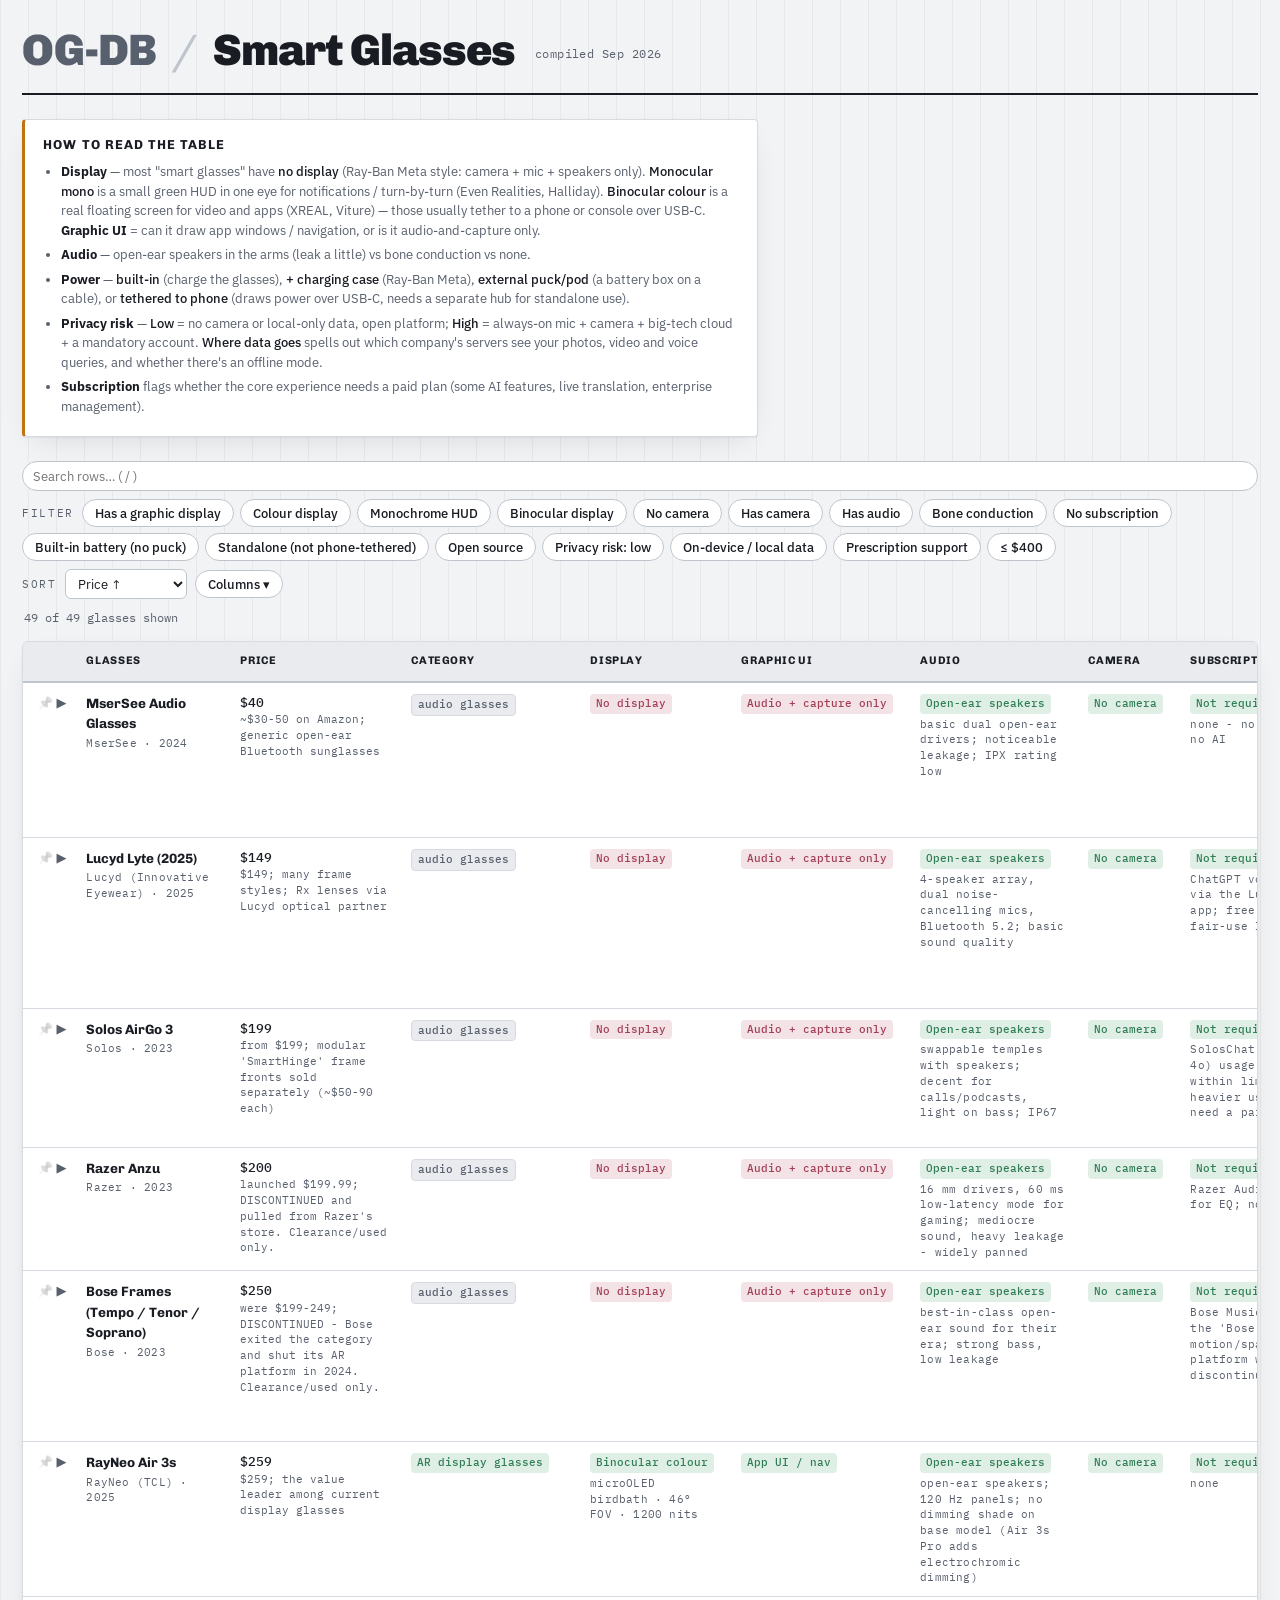
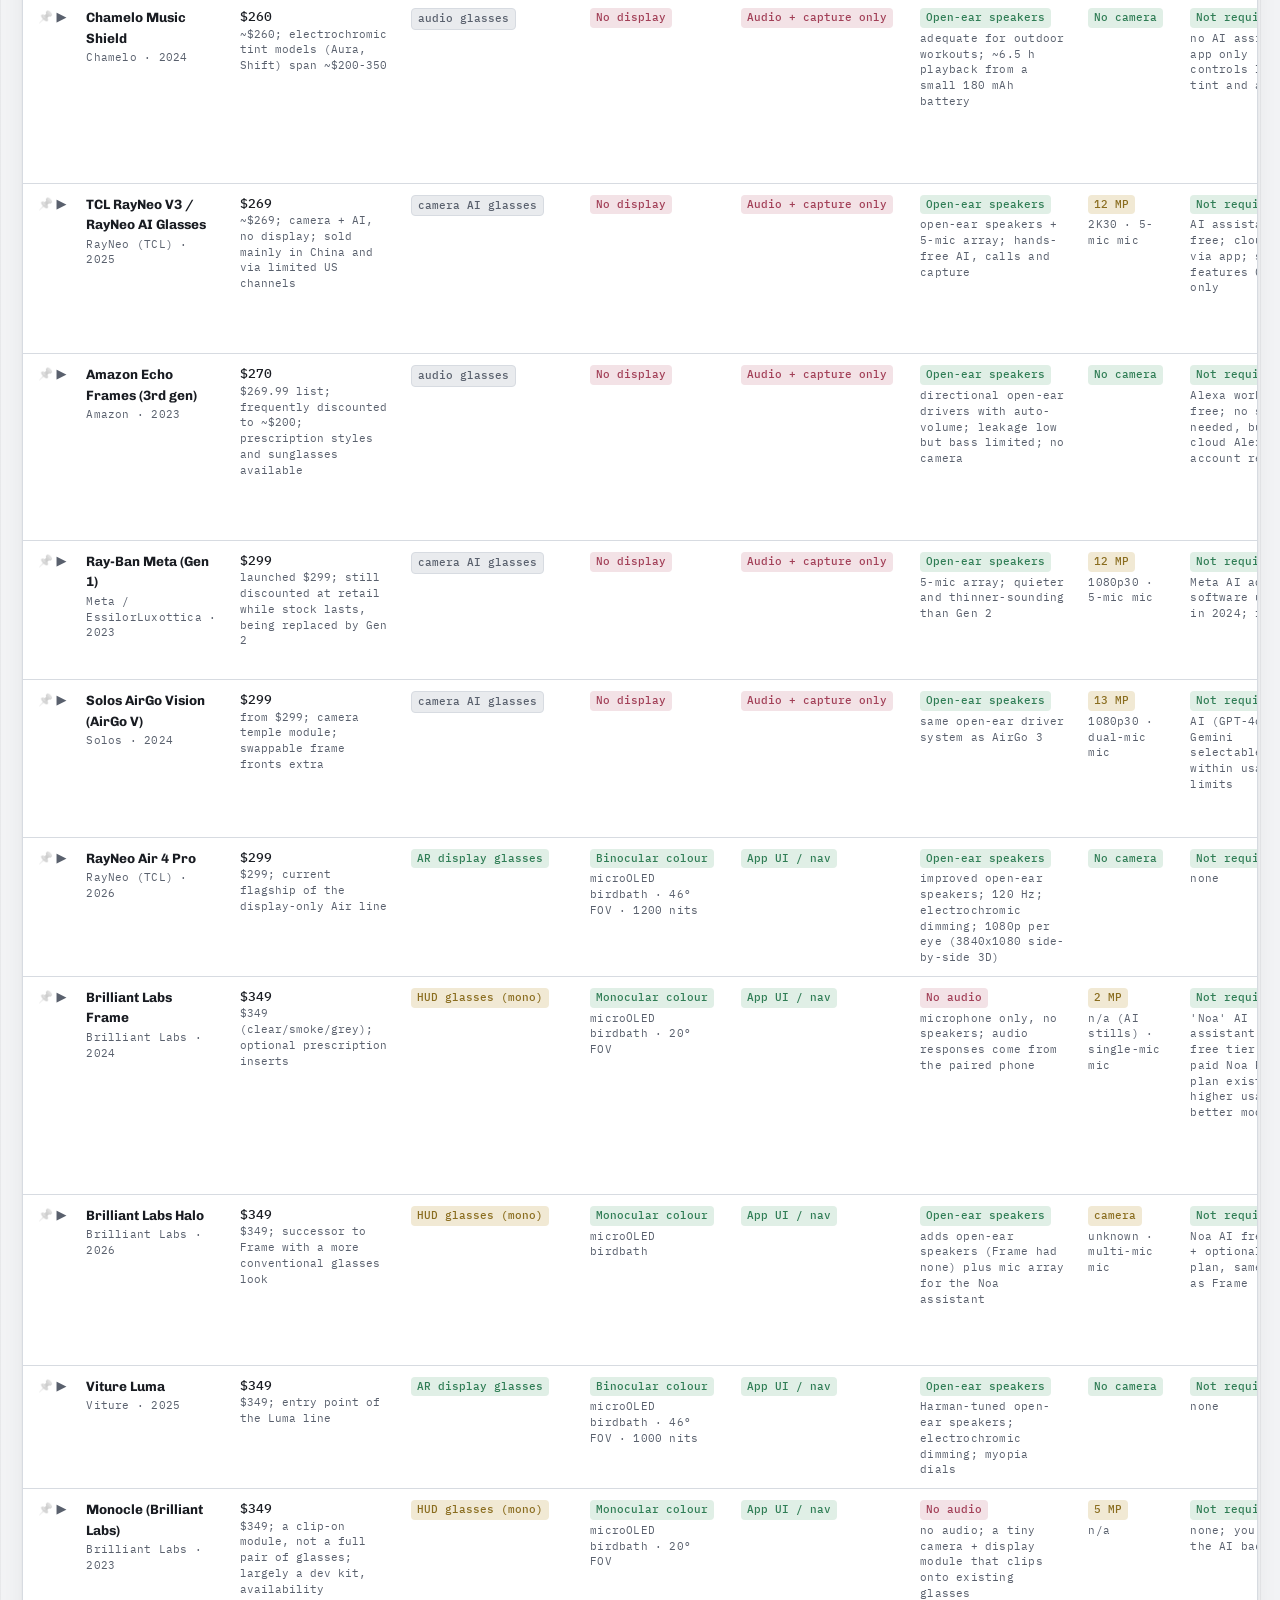
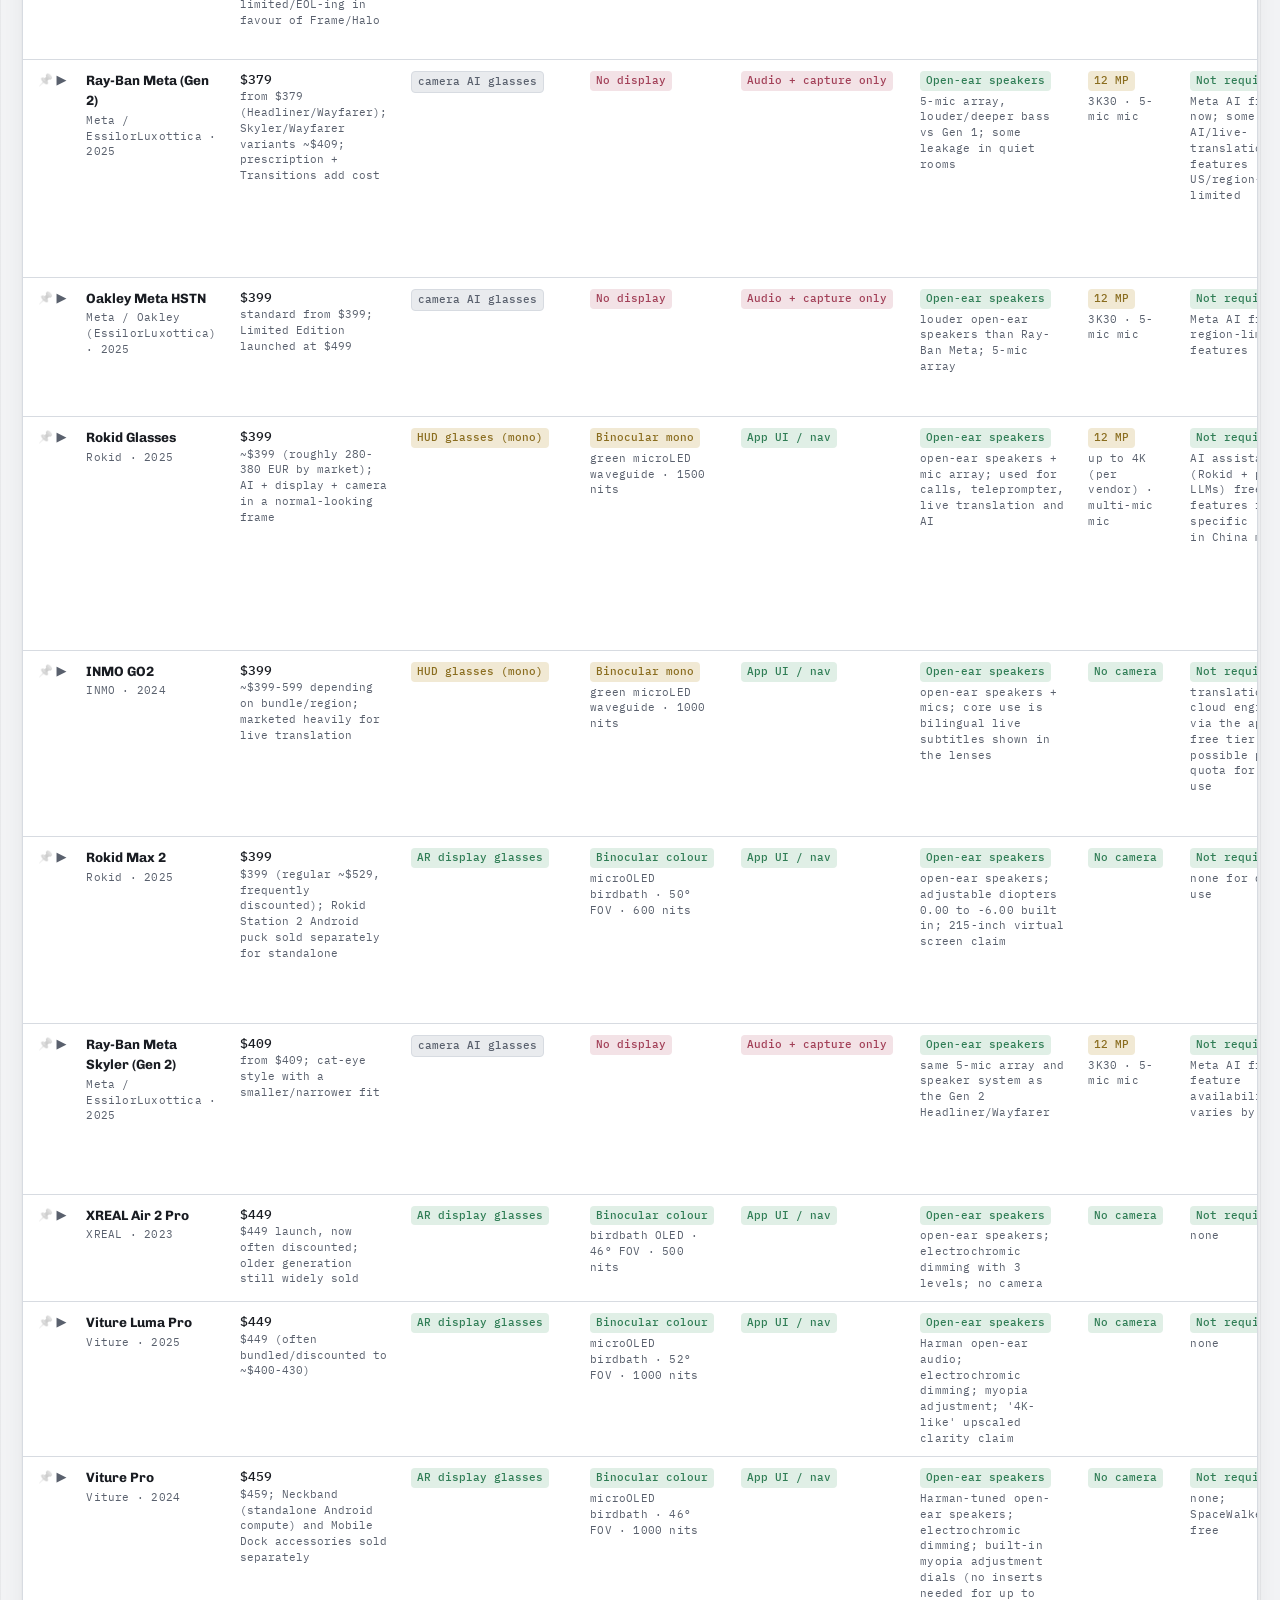
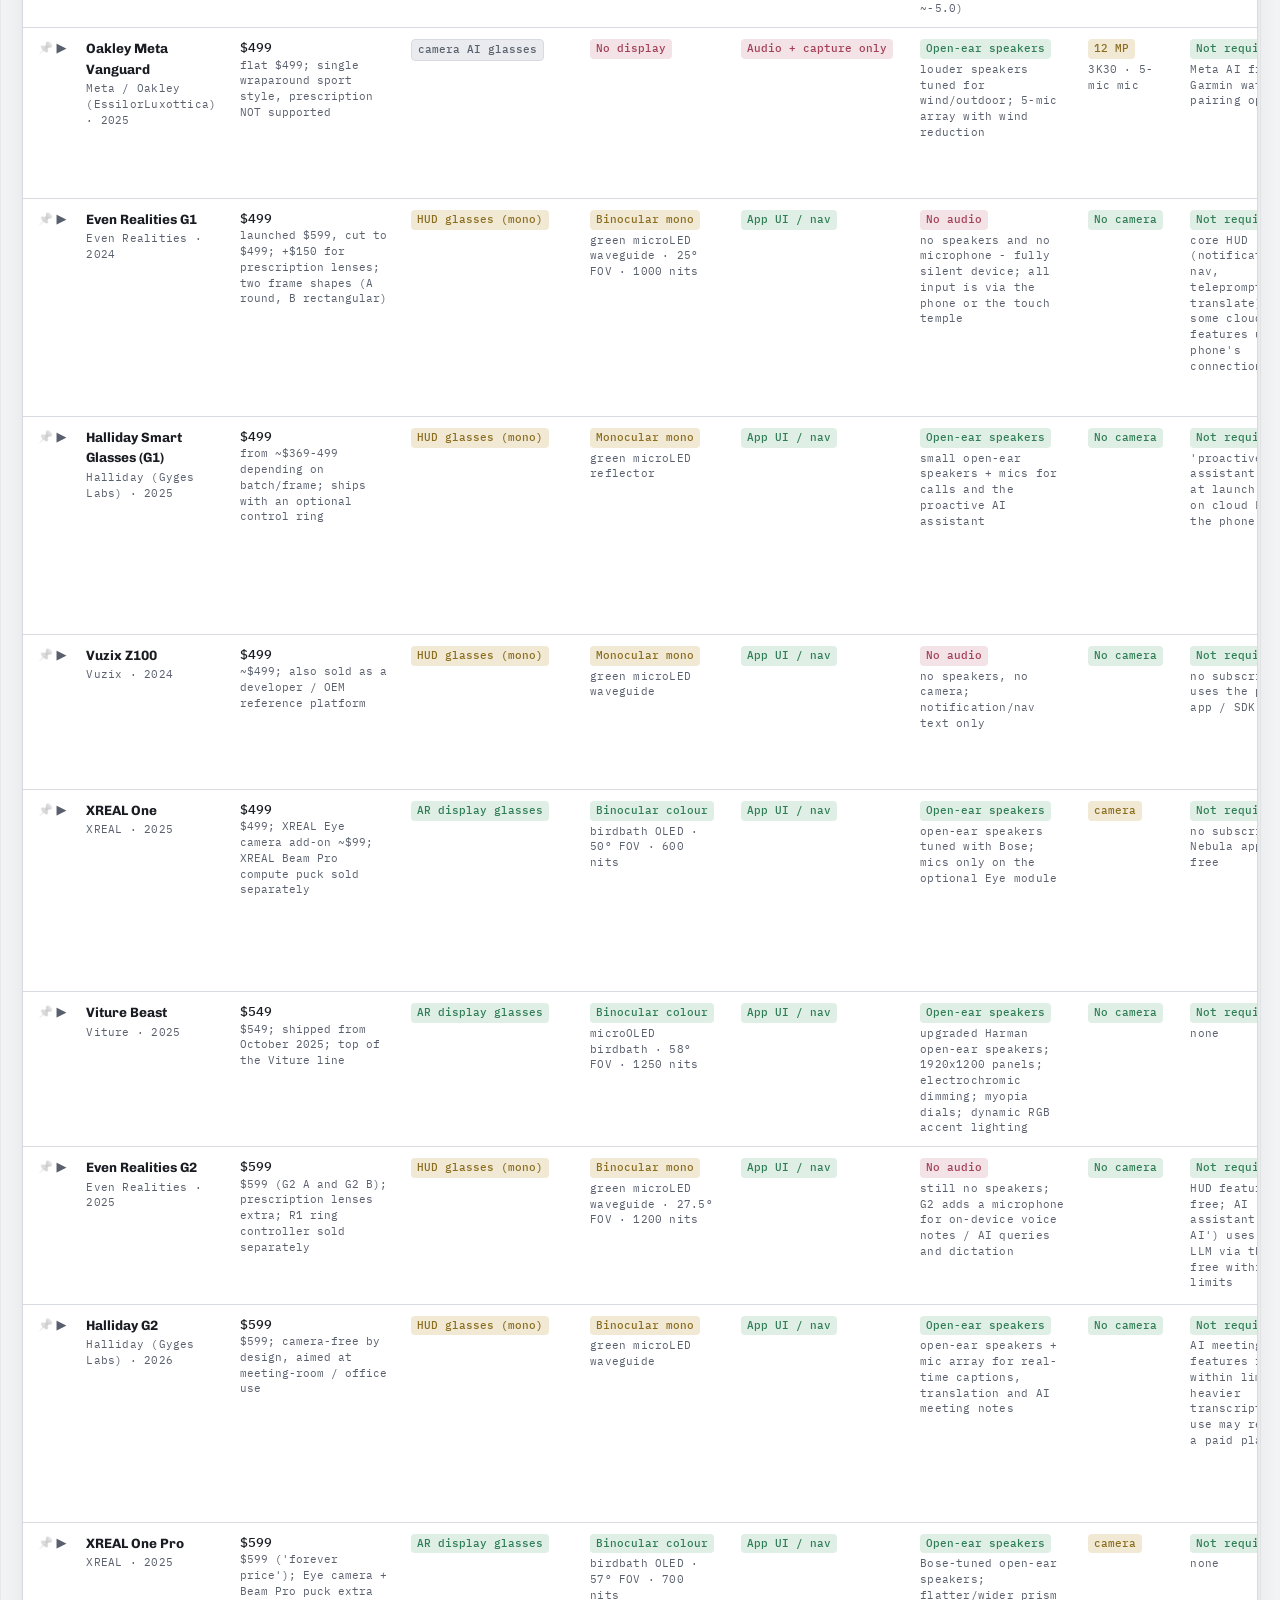
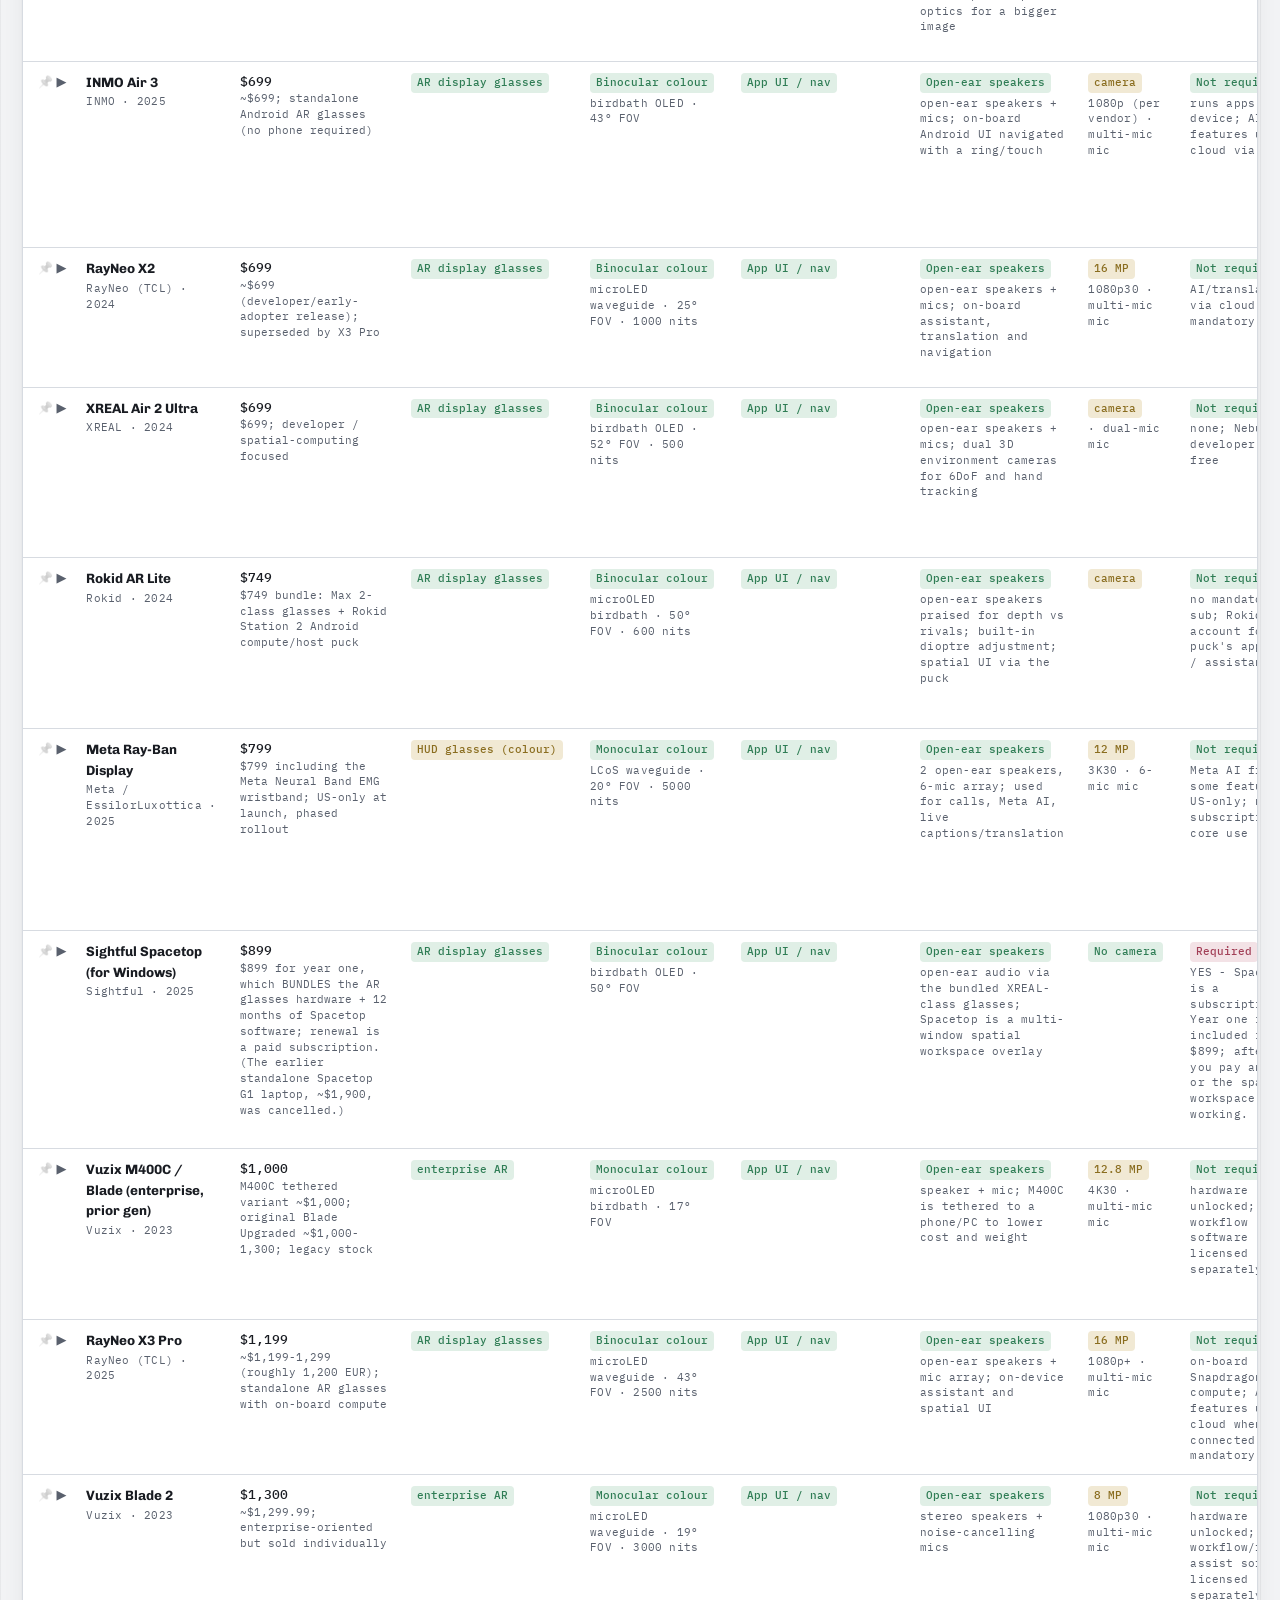
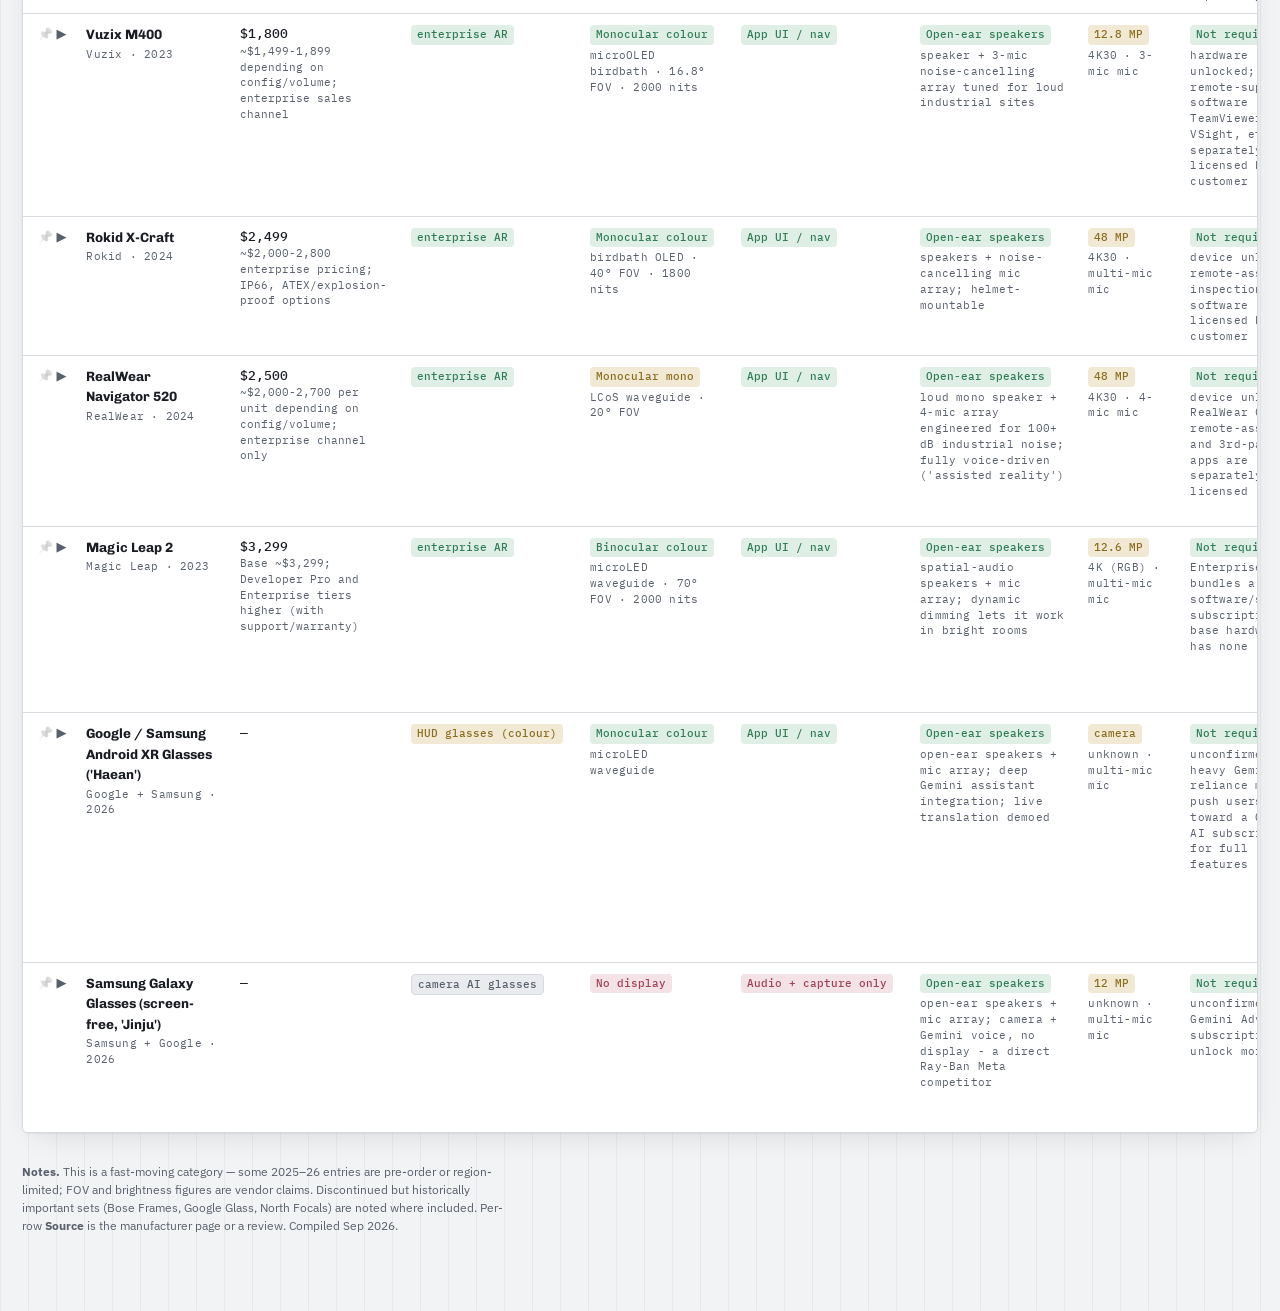
==== glasses/index.html @ f8ea1fa5 "Add Smart Glasses DB (49 entries) Camera AI glasses, audio glasses, mono + colour HUD, tethered AR d" ====
<!doctype html>
<html lang="en">
<head>
<meta charset="utf-8">
<meta name="viewport" content="width=device-width, initial-scale=1">
<title>Smart Glasses</title>
<meta name="description" content="Smart glasses compared on display (graphic UI, colour vs mono, one eye or both), audio type, camera and quality, subscription, battery (built-in vs puck), open source, and where captured data goes for privacy.">
<link rel="preconnect" href="https://fonts.googleapis.com">
<link rel="preconnect" href="https://fonts.gstatic.com" crossorigin>
<link rel="stylesheet" href="https://fonts.googleapis.com/css2?family=Chivo:wght@400;700;900&family=IBM+Plex+Sans:wght@400;500;600&family=IBM+Plex+Mono:wght@400;500;600&display=swap">
<style>
body{margin:0;font:14px/1.5 system-ui,-apple-system,Segoe UI,Roboto,sans-serif}img{max-width:100%}[hidden]{display:none!important}
:root{
  --bg:#f2f3f5;--surface:#fff;--surface-2:#e9ebee;--ink:#191c22;--ink-soft:#59606d;
  --line:#d7dbe1;--line-strong:#bfc5cd;--accent:#c0740f;--accent-ink:#8a5300;--accent-wash:#f6ecdd;
  --yes:#2f7d55;--yes-bg:#e0efe6;--no:#a23f57;--no-bg:#f3e2e6;--partial:#8a6d1f;--partial-bg:#f1e9d4;
  --shadow:0 1px 2px rgba(20,22,27,.05),0 10px 30px -14px rgba(20,22,27,.16);
  --grid:rgba(25,28,34,.05);
}
@media (prefers-color-scheme:dark){:root:not([data-theme="light"]){
  --bg:#0e1014;--surface:#171a20;--surface-2:#1f232b;--ink:#e9ebef;--ink-soft:#98a0ae;
  --line:#2a2f38;--line-strong:#3a414d;--accent:#e8a33d;--accent-ink:#f0b968;--accent-wash:#2c2113;
  --yes:#6fc394;--yes-bg:#183328;--no:#e08aa0;--no-bg:#3a2029;--partial:#d9b968;--partial-bg:#332c15;
  --shadow:0 1px 2px rgba(0,0,0,.4),0 16px 40px -18px rgba(0,0,0,.6);--grid:rgba(255,255,255,.045);
}}
:root[data-theme="dark"]{
  --bg:#0e1014;--surface:#171a20;--surface-2:#1f232b;--ink:#e9ebef;--ink-soft:#98a0ae;
  --line:#2a2f38;--line-strong:#3a414d;--accent:#e8a33d;--accent-ink:#f0b968;--accent-wash:#2c2113;
  --yes:#6fc394;--yes-bg:#183328;--no:#e08aa0;--no-bg:#3a2029;--partial:#d9b968;--partial-bg:#332c15;
  --shadow:0 1px 2px rgba(0,0,0,.4),0 16px 40px -18px rgba(0,0,0,.6);--grid:rgba(255,255,255,.045);
}
*{box-sizing:border-box}
body{
  margin:0;color:var(--ink);
  background:linear-gradient(90deg,var(--grid) 1px,transparent 1px) 0 0/28px 100%,var(--bg);
  font-family:"IBM Plex Sans",system-ui,-apple-system,Segoe UI,Roboto,sans-serif;line-height:1.5;
}
.wrap{max-width:min(2600px,99vw);margin:0 auto;padding:clamp(16px,2.5vw,28px) clamp(8px,1.5vw,16px) 64px}

header.masthead{border-bottom:2px solid var(--ink);padding-bottom:20px;margin-bottom:24px}
h1{font-family:"Chivo",sans-serif;font-weight:900;font-size:clamp(26px,4.6vw,44px);
  line-height:1.02;margin:0;letter-spacing:-.02em;text-wrap:balance}
h1 .crumb{color:var(--ink-soft);text-decoration:none}
h1 .crumb:hover,h1 .crumb:focus-visible{color:var(--accent)}
h1 .sep{color:var(--line-strong);margin:0 .35em;font-weight:400}
.compiled{font-family:"IBM Plex Mono",monospace;font-size:12px;letter-spacing:.04em;
  color:var(--ink-soft);font-weight:400;white-space:nowrap;margin-left:12px;vertical-align:middle}

.primer{background:var(--surface);border:1px solid var(--line);border-left:3px solid var(--accent);
  border-radius:4px;padding:15px 18px;margin:20px 0 24px;box-shadow:var(--shadow);max-width:92ch}
.primer h2{font-family:"Chivo",sans-serif;font-weight:700;font-size:13px;margin:0 0 8px;
  text-transform:uppercase;letter-spacing:.08em}
.primer ul{margin:0;padding-left:18px;font-size:13px;color:var(--ink-soft)}
.primer li{margin:5px 0}
.primer strong{color:var(--ink)}
.primer em{color:var(--ink);font-style:normal;font-weight:500}

.controls{display:flex;flex-wrap:wrap;gap:8px;align-items:center;margin-bottom:8px}
.controls .grp{display:flex;flex-wrap:wrap;gap:6px;align-items:center}
.glabel{font-family:"IBM Plex Mono",monospace;font-size:11px;letter-spacing:.14em;
  text-transform:uppercase;color:var(--ink-soft);margin-right:2px}
button.chip{font-family:"IBM Plex Sans",sans-serif;font-size:12.5px;font-weight:500;color:var(--ink);
  background:var(--surface);border:1px solid var(--line-strong);border-radius:999px;padding:5px 12px;cursor:pointer;transition:.12s}
button.chip:hover{border-color:var(--accent)}
button.chip[aria-pressed="true"]{background:var(--accent);border-color:var(--accent);color:#1a1d23}
button.chip:focus-visible,select:focus-visible,tr.row:focus-visible{outline:2px solid var(--accent);outline-offset:2px}
select{font-family:"IBM Plex Sans",sans-serif;font-size:12.5px;padding:5px 8px;background:var(--surface);
  color:var(--ink);border:1px solid var(--line-strong);border-radius:6px}
.count{font-family:"IBM Plex Mono",monospace;font-size:12px;color:var(--ink-soft);margin:10px 2px 14px}

.colwrap{position:relative}
.colpanel{position:absolute;top:calc(100% + 6px);right:0;z-index:20;background:var(--surface);
  border:1px solid var(--line-strong);border-radius:8px;box-shadow:var(--shadow);padding:12px 14px;
  width:260px;max-height:70vh;overflow:auto;display:flex;flex-direction:column;gap:7px}
.colpanel .colhead{margin:0 0 2px;font-family:"IBM Plex Mono",monospace;font-size:10.5px;
  letter-spacing:.14em;text-transform:uppercase;color:var(--ink-soft)}
.colpanel label{display:flex;align-items:center;gap:8px;font-size:12.5px;cursor:pointer}
.colpanel input{accent-color:var(--accent)}
.colactions{display:flex;gap:8px;margin-top:6px;border-top:1px solid var(--line);padding-top:9px}
.colactions button{font-family:"IBM Plex Sans",sans-serif;font-size:11.5px;font-weight:500;cursor:pointer;
  background:var(--surface-2);color:var(--ink);border:1px solid var(--line-strong);border-radius:6px;padding:4px 10px}
.colactions button:hover{border-color:var(--accent)}

.tablewrap{overflow-x:auto;border:1px solid var(--line);border-radius:6px;box-shadow:var(--shadow)}
table{border-collapse:collapse;width:100%;background:var(--surface)}
thead th{position:sticky;top:0;z-index:2;background:var(--surface-2);font-family:"Chivo",sans-serif;
  font-weight:700;font-size:11px;letter-spacing:.06em;text-transform:uppercase;text-align:left;
  padding:11px 12px;color:var(--ink);border-bottom:2px solid var(--line-strong);white-space:nowrap}
thead th.sortable{cursor:pointer;user-select:none}
thead th.sortable:hover{color:var(--accent)}
thead th.sortable:focus-visible{outline:2px solid var(--accent);outline-offset:-2px}
thead th[aria-sort="ascending"],thead th[aria-sort="descending"]{color:var(--accent);background:var(--accent-wash)}
thead th .arrow{color:var(--accent);font-size:10px}
tbody tr.row{border-top:1px solid var(--line);cursor:pointer}
tbody tr.row:hover{background:var(--surface-2)}
td{padding:10px 12px;font-size:13px;vertical-align:top}
.name{font-family:"Chivo",sans-serif;font-weight:700;font-size:13.5px}
.sub{display:block;font-family:"IBM Plex Mono",monospace;font-size:10.5px;color:var(--ink-soft);
  font-weight:400;margin-top:2px;letter-spacing:.02em}
.price{font-family:"IBM Plex Mono",monospace;font-variant-numeric:tabular-nums;font-weight:500;white-space:nowrap}
.price small{display:block;color:var(--ink-soft);font-weight:400;font-size:10.5px;white-space:normal;max-width:22ch}
.tag{display:inline-block;font-family:"IBM Plex Mono",monospace;font-size:10.5px;font-weight:500;
  padding:2px 6px;border-radius:4px;margin:1px 3px 1px 0;white-space:nowrap}
.t-yes{background:var(--yes-bg);color:var(--yes)}
.t-no{background:var(--no-bg);color:var(--no)}
.t-part{background:var(--partial-bg);color:var(--partial)}
.t-neutral{background:var(--surface-2);color:var(--ink-soft);border:1px solid var(--line)}
a.srclink{font-family:"IBM Plex Mono",monospace;font-size:11.5px;color:var(--accent);text-decoration:none;white-space:nowrap}
a.srclink:hover,a.srclink:focus-visible{text-decoration:underline}

.expand{background:var(--bg)}
.expand td{padding:0}
.expand .inner{padding:16px 18px 20px;display:grid;grid-template-columns:repeat(auto-fit,minmax(230px,1fr));gap:14px 26px}
.expand h4{font-family:"IBM Plex Mono",monospace;font-size:10.5px;letter-spacing:.14em;text-transform:uppercase;color:var(--accent);margin:0 0 4px}
.expand p{margin:0;font-size:12.5px;color:var(--ink-soft)}
.expand p strong{color:var(--ink);font-weight:600}
dl.kv{margin:0;display:grid;grid-template-columns:max-content 1fr;gap:6px 16px;font-size:12.5px;color:var(--ink-soft);max-width:120ch}
dl.kv dt{font-family:"IBM Plex Mono",monospace;font-size:10.5px;letter-spacing:.1em;text-transform:uppercase;color:var(--ink);padding-top:1px}
dl.kv dd{margin:0}
.chev{display:inline-block;width:14px;color:var(--ink-soft);transition:transform .15s}
tr.row[aria-expanded="true"] .chev{transform:rotate(90deg);color:var(--accent)}
td.lead{white-space:nowrap;padding-right:4px}
.pin{border:0;background:none;cursor:pointer;font-size:12px;line-height:1;padding:2px 3px;
  filter:grayscale(1) opacity(.28);transition:filter .12s}
tr.row:hover .pin,.pin:focus-visible{filter:grayscale(.3) opacity(.7)}
.pin.on{filter:none}
.pin:focus-visible{outline:2px solid var(--accent);outline-offset:1px}
tr.row.pinned{background:var(--accent-wash)}
tr.row.pinned td:first-child{box-shadow:inset 3px 0 0 var(--accent)}
tr.row.pinned:hover{background:var(--accent-wash)}
.pincount{color:var(--accent-ink);font-weight:600}
.clearpins{border:0;background:none;color:var(--accent);font:inherit;font-size:11px;cursor:pointer;text-decoration:underline;padding:0 2px}

footer{margin-top:30px;font-size:12px;color:var(--ink-soft);max-width:70ch}
footer a{color:var(--accent)}
@media (prefers-reduced-motion:reduce){*{transition:none!important}}

.searchwrap{flex:1 1 220px;min-width:180px}
.rowsearch{width:100%;font-family:"IBM Plex Sans",sans-serif;font-size:12.5px;padding:6px 10px;background:var(--surface);color:var(--ink);border:1px solid var(--line-strong);border-radius:999px;outline:0}
.rowsearch:focus{border-color:var(--accent);box-shadow:0 0 0 3px var(--accent-wash)}
.rowsearch::-webkit-search-cancel-button{-webkit-appearance:none}

</style>
</head>
<body>
<div class="wrap">
  <header class="masthead">
    <h1><a class="crumb" href="../">OG-DB</a><span class="sep">/</span>Smart Glasses <span class="compiled">compiled Sep 2026</span></h1>
  </header>
  <div class="primer"><h2>How to read the table</h2><ul><li><strong>Display</strong> &mdash; most "smart glasses" have <em>no display</em> (Ray-Ban Meta style: camera + mic + speakers only). <em>Monocular mono</em> is a small green HUD in one eye for notifications / turn-by-turn (Even Realities, Halliday). <em>Binocular colour</em> is a real floating screen for video and apps (XREAL, Viture) &mdash; those usually tether to a phone or console over USB-C. <strong>Graphic UI</strong> = can it draw app windows / navigation, or is it audio-and-capture only.</li><li><strong>Audio</strong> &mdash; open-ear speakers in the arms (leak a little) vs bone conduction vs none.</li><li><strong>Power</strong> &mdash; <em>built-in</em> (charge the glasses), <em>+ charging case</em> (Ray-Ban Meta), <em>external puck/pod</em> (a battery box on a cable), or <em>tethered to phone</em> (draws power over USB-C, needs a separate hub for standalone use).</li><li><strong>Privacy risk</strong> &mdash; <em>Low</em> = no camera or local-only data, open platform; <em>High</em> = always-on mic + camera + big-tech cloud + a mandatory account. <em>Where data goes</em> spells out which company's servers see your photos, video and voice queries, and whether there's an offline mode.</li><li><strong>Subscription</strong> flags whether the core experience needs a paid plan (some AI features, live translation, enterprise management).</li></ul></div>
  <div class="controls">
    <div class="grp searchwrap"><input id="rowq" class="rowsearch" type="search" placeholder="Search rows… ( / )" autocomplete="off" aria-label="Search rows"></div>
    <div class="grp"><span class="glabel">Filter</span><span id="filters" style="display:contents"></span></div>
    <div class="grp"><span class="glabel">Sort</span><select id="sort"></select></div>
    <div class="grp colwrap">
      <button class="chip" id="colbtn" aria-expanded="false" aria-controls="colpanel">Columns ▾</button>
      <div class="colpanel" id="colpanel" hidden>
        <p class="colhead">Show columns</p>
        <div class="colactions"><button type="button" data-all="1">All</button><button type="button" data-all="0">Minimal</button></div>
      </div>
    </div>
  </div>
  <div class="count" id="count"></div>
  <div class="tablewrap"><table id="tbl"><thead><tr></tr></thead><tbody id="tbody"></tbody></table></div>
  <footer><p><strong>Notes.</strong> This is a fast-moving category &mdash; some 2025&ndash;26 entries are pre-order or region-limited; FOV and brightness figures are vendor claims. Discontinued but historically important sets (Bose Frames, Google Glass, North Focals) are noted where included. Per-row <strong>Source</strong> is the manufacturer page or a review. Compiled Sep 2026.</p></footer>
</div>
<script>
const DATA=[{"name":"Ray-Ban Meta (Gen 2)","brand":"Meta / EssilorLuxottica","releaseYear":2025,"category":"camera AI glasses","priceUSD":379,"priceNote":"from $379 (Headliner/Wayfarer); Skyler/Wayfarer variants ~$409; prescription + Transitions add cost","display":"none","displayTech":"none","fovDeg":null,"brightnessNits":null,"graphicInterface":false,"audio":"open-ear speakers","audioNote":"5-mic array, louder/deeper bass vs Gen 1; some leakage in quiet rooms","camera":"12 MP ultrawide, 3K video @ 30fps, clips up to 3 min","cameraMP":12,"videoMax":"3K30","micArray":"5-mic","subscriptionRequired":false,"subscriptionNote":"Meta AI free for now; some AI/live-translation features US/region-limited","battery":"built-in ~8 h mixed use; charging case adds ~48 h","batteryType":"built-in + charging case","openSource":false,"platform":"Meta AI app (iOS / Android); Meta/Facebook or Instagram account required","dataStorage":"photos/video sync to Meta AI (Meta View) app and Meta cloud; voice queries and 'Look and ask' images processed on Meta servers; AI-training opt-out available since 2025 in some regions","privacyRisk":"high","privacyNote":"Meta account mandatory; capture LED is small and easily missed; voice + images leave the device to Meta unless AI features are disabled.","weightG":52,"prescriptionSupport":"yes (Rx -6.00 to +4.00 + Transitions via Luxottica)","standout":"The default pick: best build, biggest ecosystem, most polished capture; also the most locked to one company.","notes":"Gen 2 doubles battery, adds 3K/slow-mo video and 'conversation focus'. Still no display - that is the separate Meta Ray-Ban Display.","source":{"url":"https://www.meta.com/ai-glasses/","label":"Meta"}},{"name":"Ray-Ban Meta Skyler (Gen 2)","brand":"Meta / EssilorLuxottica","releaseYear":2025,"category":"camera AI glasses","priceUSD":409,"priceNote":"from $409; cat-eye style with a smaller/narrower fit","display":"none","displayTech":"none","fovDeg":null,"brightnessNits":null,"graphicInterface":false,"audio":"open-ear speakers","audioNote":"same 5-mic array and speaker system as the Gen 2 Headliner/Wayfarer","camera":"12 MP ultrawide, 3K video @ 30fps","cameraMP":12,"videoMax":"3K30","micArray":"5-mic","subscriptionRequired":false,"subscriptionNote":"Meta AI free; feature availability varies by region","battery":"built-in ~8 h mixed use; charging case adds ~48 h","batteryType":"built-in + charging case","openSource":false,"platform":"Meta AI app (iOS / Android); Meta account required","dataStorage":"identical to Ray-Ban Meta Gen 2 - capture syncs to Meta cloud, AI queries processed on Meta servers","privacyRisk":"high","privacyNote":"Same Meta account + cloud-AI model as the rest of the line; differs only in frame shape/size.","weightG":51,"prescriptionSupport":"yes (Rx + Transitions via Luxottica)","standout":"The Gen 2 for smaller faces / cat-eye styling; specs otherwise match the mainline Ray-Ban Meta.","notes":"Essentially a frame-style SKU of the Gen 2 platform rather than a distinct product.","source":{"url":"https://www.meta.com/ai-glasses/compare/","label":"Meta"}},{"name":"Ray-Ban Meta (Gen 1)","brand":"Meta / EssilorLuxottica","releaseYear":2023,"category":"camera AI glasses","priceUSD":299,"priceNote":"launched $299; still discounted at retail while stock lasts, being replaced by Gen 2","display":"none","displayTech":"none","fovDeg":null,"brightnessNits":null,"graphicInterface":false,"audio":"open-ear speakers","audioNote":"5-mic array; quieter and thinner-sounding than Gen 2","camera":"12 MP ultrawide, 1080p video @ 30fps, ~60 s clips (later extended to 3 min via update)","cameraMP":12,"videoMax":"1080p30","micArray":"5-mic","subscriptionRequired":false,"subscriptionNote":"Meta AI added by software update in 2024; free","battery":"built-in ~4 h mixed use; charging case adds ~32 h","batteryType":"built-in + charging case","openSource":false,"platform":"Meta AI app; Meta account required","dataStorage":"capture and AI queries go to Meta cloud, same model as Gen 2","privacyRisk":"high","privacyNote":"Same Meta account + cloud dependency; included for context as the outgoing model.","weightG":49,"prescriptionSupport":"yes (Rx + Transitions via Luxottica)","standout":"The product that made camera glasses mainstream; now superseded by Gen 2.","notes":"Context entry. Gen 2 is the current SKU at the same frame styles.","source":{"url":"https://www.meta.com/ai-glasses/","label":"Meta"}},{"name":"Oakley Meta HSTN","brand":"Meta / Oakley (EssilorLuxottica)","releaseYear":2025,"category":"camera AI glasses","priceUSD":399,"priceNote":"standard from $399; Limited Edition launched at $499","display":"none","displayTech":"none","fovDeg":null,"brightnessNits":null,"graphicInterface":false,"audio":"open-ear speakers","audioNote":"louder open-ear speakers than Ray-Ban Meta; 5-mic array","camera":"12 MP ultrawide, 3K video @ 30fps","cameraMP":12,"videoMax":"3K30","micArray":"5-mic","subscriptionRequired":false,"subscriptionNote":"Meta AI free; region-limited features","battery":"built-in ~8 h mixed use; charging case adds ~48 h","batteryType":"built-in + charging case","openSource":false,"platform":"Meta AI app (iOS / Android); Meta account required","dataStorage":"same Meta cloud pipeline as Ray-Ban Meta - capture syncs to Meta, AI queries processed on Meta servers","privacyRisk":"high","privacyNote":"Oakley styling on the identical Meta platform; same account lock-in and cloud AI.","weightG":52,"prescriptionSupport":"yes (Rx via Oakley/Luxottica)","standout":"Ray-Ban Meta internals in a sportier lifestyle frame with a bolder look.","notes":"Runs the same Meta AI stack; the Vanguard is the more sport-focused sibling.","source":{"url":"https://www.meta.com/oakley/","label":"Meta / Oakley"}},{"name":"Oakley Meta Vanguard","brand":"Meta / Oakley (EssilorLuxottica)","releaseYear":2025,"category":"camera AI glasses","priceUSD":499,"priceNote":"flat $499; single wraparound sport style, prescription NOT supported","display":"none","displayTech":"none","fovDeg":null,"brightnessNits":null,"graphicInterface":false,"audio":"open-ear speakers","audioNote":"louder speakers tuned for wind/outdoor; 5-mic array with wind reduction","camera":"12 MP centre-mounted ultrawide, 3K video @ 30fps; Garmin/Strava overlays via app","cameraMP":12,"videoMax":"3K30","micArray":"5-mic","subscriptionRequired":false,"subscriptionNote":"Meta AI free; Garmin watch pairing optional","battery":"built-in ~9 h mixed use; compact charging case adds ~36 h; IP67","batteryType":"built-in + charging case","openSource":false,"platform":"Meta AI app; Meta account required; optional Garmin Connect / Strava integration","dataStorage":"capture and AI to Meta cloud; workout metrics pulled from paired Garmin device into the Meta AI app","privacyRisk":"high","privacyNote":"Same Meta account + cloud model; centre camera makes recording direction less obvious to others.","weightG":66,"prescriptionSupport":"no (only non-Rx / reader inserts, wrap curvature too high)","standout":"The cycling/running Meta glasses - IP67, wind-tuned audio, fitness overlays, biggest battery of the line.","notes":"No prescription support is the main catch for many buyers.","source":{"url":"https://www.meta.com/oakley/","label":"Meta / Oakley"}},{"name":"Amazon Echo Frames (3rd gen)","brand":"Amazon","releaseYear":2023,"category":"audio glasses","priceUSD":270,"priceNote":"$269.99 list; frequently discounted to ~$200; prescription styles and sunglasses available","display":"none","displayTech":"none","fovDeg":null,"brightnessNits":null,"graphicInterface":false,"audio":"open-ear speakers","audioNote":"directional open-ear drivers with auto-volume; leakage low but bass limited; no camera","camera":"none","cameraMP":null,"videoMax":null,"micArray":"dual-mic (beamforming)","subscriptionRequired":false,"subscriptionNote":"Alexa works free; no sub needed, but cloud Alexa account required","battery":"built-in ~6 h audio / ~14 h light use; charging via included cable, no case","batteryType":"built-in","openSource":false,"platform":"Alexa app (iOS / Android); Amazon account required; also passes through phone assistant","dataStorage":"voice requests recorded and processed in Amazon's Alexa cloud; history stored in the Amazon account unless deleted / auto-delete enabled; no camera data","privacyRisk":"medium","privacyNote":"No camera lowers the risk; still an always-listening (wake-word) mic tied to Amazon's cloud and account.","weightG":33,"prescriptionSupport":"yes (order Rx lenses through Amazon partner)","standout":"Lightweight audio-only Alexa glasses - the pick if you explicitly do NOT want a camera.","notes":"Third gen is the current model; Amazon has not announced a successor as of 2026.","source":{"url":"https://www.amazon.com/dp/B0C1WhateverEchoFrames","label":"Amazon Echo Frames"}},{"name":"Solos AirGo 3","brand":"Solos","releaseYear":2023,"category":"audio glasses","priceUSD":199,"priceNote":"from $199; modular 'SmartHinge' frame fronts sold separately (~$50-90 each)","display":"none","displayTech":"none","fovDeg":null,"brightnessNits":null,"graphicInterface":false,"audio":"open-ear speakers","audioNote":"swappable temples with speakers; decent for calls/podcasts, light on bass; IP67","camera":"none","cameraMP":null,"videoMax":null,"micArray":"dual-mic","subscriptionRequired":false,"subscriptionNote":"SolosChat (GPT-4o) usage free within limits; heavier use may need a paid tier","battery":"built-in ~10 h; USB-C charge, no case","batteryType":"built-in","openSource":false,"platform":"Solos AirGo app (iOS / Android); routes AI queries to OpenAI","dataStorage":"voice queries transcribed and sent to OpenAI via Solos servers; no camera; conversation history in the Solos app","privacyRisk":"medium","privacyNote":"No camera; mic-only. AI queries leave the device to third-party (OpenAI) cloud.","weightG":36,"prescriptionSupport":"yes (Rx frame fronts)","standout":"Modular audio glasses with swappable styles and ChatGPT voice, cheap entry point.","notes":"AirGo Vision is the camera-equipped sibling.","source":{"url":"https://solosglasses.com/","label":"Solos"}},{"name":"Solos AirGo Vision (AirGo V)","brand":"Solos","releaseYear":2024,"category":"camera AI glasses","priceUSD":299,"priceNote":"from $299; camera temple module; swappable frame fronts extra","display":"none","displayTech":"none","fovDeg":null,"brightnessNits":null,"graphicInterface":false,"audio":"open-ear speakers","audioNote":"same open-ear driver system as AirGo 3","camera":"13 MP stills, 1080p video; used mainly for 'visual AI' / describe-what-I-see","cameraMP":13,"videoMax":"1080p30","micArray":"dual-mic","subscriptionRequired":false,"subscriptionNote":"AI (GPT-4o / Gemini selectable) free within usage limits","battery":"built-in ~10 h audio, much less with camera use; USB-C","batteryType":"built-in","openSource":false,"platform":"Solos AirGo app; images sent to OpenAI or Google for analysis","dataStorage":"captured images uploaded through Solos to OpenAI/Google for visual answers; not a general photo-capture device; history in the app","privacyRisk":"medium","privacyNote":"Camera present but framed as an AI sensor; capture still routes to big-tech cloud models.","weightG":41,"prescriptionSupport":"yes (Rx frame fronts)","standout":"Adds visual AI to the modular Solos platform at well under Meta pricing.","notes":"Camera quality is modest; this is not a lifestyle-photo device.","source":{"url":"https://solosglasses.com/","label":"Solos"}},{"name":"Lucyd Lyte (2025)","brand":"Lucyd (Innovative Eyewear)","releaseYear":2025,"category":"audio glasses","priceUSD":149,"priceNote":"$149; many frame styles; Rx lenses via Lucyd optical partner","display":"none","displayTech":"none","fovDeg":null,"brightnessNits":null,"graphicInterface":false,"audio":"open-ear speakers","audioNote":"4-speaker array, dual noise-cancelling mics, Bluetooth 5.2; basic sound quality","camera":"none","cameraMP":null,"videoMax":null,"micArray":"dual-mic","subscriptionRequired":false,"subscriptionNote":"ChatGPT voice via the Lucyd app; free within fair-use limits","battery":"built-in ~12 h; USB-C, no case","batteryType":"built-in","openSource":false,"platform":"Lucyd app (iOS / Android); AI routed to OpenAI","dataStorage":"voice queries to OpenAI via Lucyd; no camera; minimal on-device retention","privacyRisk":"medium","privacyNote":"Mic-only, no camera. AI queries go to third-party cloud; otherwise a plain Bluetooth audio frame.","weightG":30,"prescriptionSupport":"yes (blue-light, sun, or Rx lenses)","standout":"The cheapest way into 'AI glasses' - really just solid budget audio glasses with a ChatGPT button.","notes":"Publicly traded maker (LUCY); wide style range and prescription focus.","source":{"url":"https://lucyd.co/","label":"Lucyd"}},{"name":"Chamelo Music Shield","brand":"Chamelo","releaseYear":2024,"category":"audio glasses","priceUSD":260,"priceNote":"~$260; electrochromic tint models (Aura, Shift) span ~$200-350","display":"none","displayTech":"none","fovDeg":null,"brightnessNits":null,"graphicInterface":false,"audio":"open-ear speakers","audioNote":"adequate for outdoor workouts; ~6.5 h playback from a small 180 mAh battery","camera":"none","cameraMP":null,"videoMax":null,"micArray":"single/dual-mic","subscriptionRequired":false,"subscriptionNote":"no AI assistant; app only controls lens tint and audio","battery":"built-in ~6.5 h; USB-C","batteryType":"built-in","openSource":false,"platform":"Chamelo app (tint control) + phone Bluetooth audio","dataStorage":"no camera, no cloud AI; app handles tint presets and firmware only","privacyRisk":"low","privacyNote":"No camera, no always-on assistant, no cloud capture. Standout feature is electronically adjustable lens tint.","weightG":48,"prescriptionSupport":"limited (some models via partner)","standout":"Button/slider-adjustable electrochromic sunglass tint with open-ear audio; sport/outdoor niche.","notes":"The tint tech, not the audio or AI, is the reason to buy.","source":{"url":"https://chamelo.com/","label":"Chamelo"}},{"name":"MserSee Audio Glasses","brand":"MserSee","releaseYear":2024,"category":"audio glasses","priceUSD":40,"priceNote":"~$30-50 on Amazon; generic open-ear Bluetooth sunglasses","display":"none","displayTech":"none","fovDeg":null,"brightnessNits":null,"graphicInterface":false,"audio":"open-ear speakers","audioNote":"basic dual open-ear drivers; noticeable leakage; IPX rating low","camera":"none","cameraMP":null,"videoMax":null,"micArray":"single-mic","subscriptionRequired":false,"subscriptionNote":"none - no app, no AI","battery":"built-in ~7-8 h; USB-C","batteryType":"built-in","openSource":false,"platform":"none - pairs as a standard Bluetooth headset","dataStorage":"nothing captured; no app, no cloud","privacyRisk":"low","privacyNote":"A dumb Bluetooth speaker in a sunglass frame. No sensors beyond a call mic.","weightG":32,"prescriptionSupport":"no (lens swap only, DIY)","standout":"Floor-price open-ear audio sunglasses; included to show the low end of the category.","notes":"Representative of many near-identical white-label Amazon brands (also e.g. FEIYOLD, Kissproperty).","source":{"url":"https://www.amazon.com/s?k=mersee+audio+glasses","label":"Amazon (MserSee)"}},{"name":"Bose Frames (Tempo / Tenor / Soprano)","brand":"Bose","releaseYear":2023,"category":"audio glasses","priceUSD":250,"priceNote":"were $199-249; DISCONTINUED - Bose exited the category and shut its AR platform in 2024. Clearance/used only.","display":"none","displayTech":"none","fovDeg":null,"brightnessNits":null,"graphicInterface":false,"audio":"open-ear speakers","audioNote":"best-in-class open-ear sound for their era; strong bass, low leakage","camera":"none","cameraMP":null,"videoMax":null,"micArray":"single/dual-mic","subscriptionRequired":false,"subscriptionNote":"Bose Music app; the 'Bose AR' motion/spatial platform was discontinued","battery":"built-in ~5.5 h (Tempo) / ~3.5 h (Tenor/Soprano); pogo-pin charge cable","batteryType":"built-in","openSource":false,"platform":"Bose Music app (still functional for basic EQ); no ongoing development","dataStorage":"no camera; minimal data; AR platform that used head-motion data is shut down","privacyRisk":"low","privacyNote":"No camera and the cloud AR platform is gone; effectively just Bluetooth audio sunglasses now.","weightG":45,"prescriptionSupport":"yes (were available via partners; hard to get now)","standout":"Still the audio benchmark for open-ear glasses, but abandoned - buy only if you find a deal and just want sound.","notes":"Included as a discontinued reference point. No firmware/feature updates coming.","source":{"url":"https://www.bose.com/","label":"Bose"}},{"name":"Razer Anzu","brand":"Razer","releaseYear":2023,"category":"audio glasses","priceUSD":200,"priceNote":"launched $199.99; DISCONTINUED and pulled from Razer's store. Clearance/used only.","display":"none","displayTech":"none","fovDeg":null,"brightnessNits":null,"graphicInterface":false,"audio":"open-ear speakers","audioNote":"16 mm drivers, 60 ms low-latency mode for gaming; mediocre sound, heavy leakage - widely panned","camera":"none","cameraMP":null,"videoMax":null,"micArray":"single-mic","subscriptionRequired":false,"subscriptionNote":"Razer Audio app for EQ; no AI","battery":"built-in ~5 h; USB-C","batteryType":"built-in","openSource":false,"platform":"Razer Audio app; standard Bluetooth otherwise","dataStorage":"no camera, no cloud capture","privacyRisk":"low","privacyNote":"No sensors of concern; discontinued Bluetooth audio glasses.","weightG":48,"prescriptionSupport":"yes (blue-light + polarized swappable; Rx via third party)","standout":"Razer's one-and-done attempt at audio glasses; mainly of historical interest.","notes":"Discontinued reference entry.","source":{"url":"https://www.razer.com/","label":"Razer"}},{"name":"Meta Ray-Ban Display","brand":"Meta / EssilorLuxottica","releaseYear":2025,"category":"HUD glasses (colour)","priceUSD":799,"priceNote":"$799 including the Meta Neural Band EMG wristband; US-only at launch, phased rollout","display":"monocular colour","displayTech":"LCoS waveguide","fovDeg":20,"brightnessNits":5000,"graphicInterface":true,"audio":"open-ear speakers","audioNote":"2 open-ear speakers, 6-mic array; used for calls, Meta AI, live captions/translation","camera":"12 MP ultrawide, 3K video @ 30fps, 3x digital zoom","cameraMP":12,"videoMax":"3K30","micArray":"6-mic","subscriptionRequired":false,"subscriptionNote":"Meta AI free; some features US-only; no subscription for core use","battery":"built-in ~6 h mixed use; charging case adds ~24 h; Neural Band ~18 h separate","batteryType":"built-in + charging case","openSource":false,"platform":"Meta AI app; Meta account required; controlled by the Meta Neural Band (surface EMG wristband), not touch or voice alone","dataStorage":"capture + AI queries to Meta cloud like the rest of the Ray-Ban Meta line; EMG wristband gesture data processed on-device/in-app","privacyRisk":"high","privacyNote":"Everything the camera-only Meta glasses do, plus a screen. Meta account mandatory; capture and AI go to Meta's cloud.","weightG":69,"prescriptionSupport":"yes, limited (Rx -4.00 to +4.00 total power)","standout":"The first mainstream consumer HUD glasses with a colour display, sold with a neural wristband controller.","notes":"600x600 px, 42 PPD, 90 Hz panel / 30 Hz content. 20 deg FOV is small - notifications/nav/viewfinder, not immersive AR. Separate product from the display-less Ray-Ban Meta.","source":{"url":"https://about.fb.com/news/2025/09/meta-ray-ban-display-ai-glasses-emg-wristband/","label":"Meta Newsroom"}},{"name":"Even Realities G1","brand":"Even Realities","releaseYear":2024,"category":"HUD glasses (mono)","priceUSD":499,"priceNote":"launched $599, cut to $499; +$150 for prescription lenses; two frame shapes (A round, B rectangular)","display":"binocular monochrome","displayTech":"green microLED waveguide","fovDeg":25,"brightnessNits":1000,"graphicInterface":true,"audio":"none","audioNote":"no speakers and no microphone - fully silent device; all input is via the phone or the touch temple","camera":"none","cameraMP":null,"videoMax":null,"micArray":null,"subscriptionRequired":false,"subscriptionNote":"core HUD (notifications, nav, teleprompter, translate) free; some cloud features use the phone's connection","battery":"built-in ~1.5 days typical; charging case adds several full charges","batteryType":"built-in + charging case","openSource":false,"platform":"Even Realities app (iOS / Android); pairs to phone, uses phone for connectivity and translation/transcription","dataStorage":"text for translation/transcription is processed via cloud services through the app; no camera, no audio capture on the glasses themselves","privacyRisk":"low","privacyNote":"No camera, no mic, no speaker on the device - among the most privacy-respecting smart glasses. Cloud use is limited to text features you trigger.","weightG":44,"prescriptionSupport":"yes (+$150, custom-ground into the waveguide lens)","standout":"Looks like normal glasses; discreet green HUD for notifications, navigation, teleprompter and live translation with zero camera/mic.","notes":"640x200 per eye. Superseded by the G2 but still sold at a lower price.","source":{"url":"https://www.evenrealities.com/g1","label":"Even Realities"}},{"name":"Even Realities G2","brand":"Even Realities","releaseYear":2025,"category":"HUD glasses (mono)","priceUSD":599,"priceNote":"$599 (G2 A and G2 B); prescription lenses extra; R1 ring controller sold separately","display":"binocular monochrome","displayTech":"green microLED waveguide","fovDeg":27.5,"brightnessNits":1200,"graphicInterface":true,"audio":"none","audioNote":"still no speakers; G2 adds a microphone for on-device voice notes / AI queries and dictation","camera":"none","cameraMP":null,"videoMax":null,"micArray":"mic added (voice capture for notes/AI)","subscriptionRequired":false,"subscriptionNote":"HUD features free; AI assistant ('Even AI') uses cloud LLM via the app, free within limits","battery":"built-in ~all-day; case ~48 h total; IP65","batteryType":"built-in + charging case","openSource":false,"platform":"Even Realities app (iOS / Android); optional R1 ring for gesture control","dataStorage":"voice for AI/dictation is sent to cloud LLM/transcription via the app; no camera; user can avoid AI features and keep it mic-silent in practice","privacyRisk":"low","privacyNote":"Still no camera. New mic is opt-in for AI/notes; without it the glasses stay a silent HUD.","weightG":36,"prescriptionSupport":"yes (custom lens, extra cost)","standout":"The refined G1: brighter, lighter, IP65, 75% bigger display area, adds a mic for AI without adding a camera.","notes":"640x350 per eye. The privacy-first display-glasses benchmark.","source":{"url":"https://www.evenrealities.com/g2","label":"Even Realities"}},{"name":"Halliday Smart Glasses (G1)","brand":"Halliday (Gyges Labs)","releaseYear":2025,"category":"HUD glasses (mono)","priceUSD":499,"priceNote":"from ~$369-499 depending on batch/frame; ships with an optional control ring","display":"monocular monochrome","displayTech":"green microLED reflector","fovDeg":null,"brightnessNits":null,"graphicInterface":true,"audio":"open-ear speakers","audioNote":"small open-ear speakers + mics for calls and the proactive AI assistant","camera":"none","cameraMP":null,"videoMax":null,"micArray":"dual-mic","subscriptionRequired":false,"subscriptionNote":"'proactive AI' assistant free at launch; runs on cloud LLM via the phone app","battery":"built-in ~8-12 h; charging case","batteryType":"built-in + charging case","openSource":false,"platform":"Halliday app (iOS / Android); AI via cloud LLM; ring or touch control","dataStorage":"voice queries and conversation context sent to cloud AI via the app; no camera; transcripts/history in the app account","privacyRisk":"medium","privacyNote":"No camera, but always-available mic feeding a cloud AI assistant, plus an account. Lower risk than camera glasses, higher than Even Realities.","weightG":35,"prescriptionSupport":"yes (Rx lens option)","standout":"Tiny near-eye module mounted at the top of the lens rather than a full waveguide; 'proactive' AI that volunteers info.","notes":"Display is a very small monocular projector viewed by glancing up; not a full-field HUD.","source":{"url":"https://www.halliday.xyz/","label":"Halliday"}},{"name":"Halliday G2","brand":"Halliday (Gyges Labs)","releaseYear":2026,"category":"HUD glasses (mono)","priceUSD":599,"priceNote":"$599; camera-free by design, aimed at meeting-room / office use","display":"binocular monochrome","displayTech":"green microLED waveguide","fovDeg":null,"brightnessNits":null,"graphicInterface":true,"audio":"open-ear speakers","audioNote":"open-ear speakers + mic array for real-time captions, translation and AI meeting notes","camera":"none","cameraMP":null,"videoMax":null,"micArray":"multi-mic","subscriptionRequired":false,"subscriptionNote":"AI meeting features free within limits; heavier transcription use may require a paid plan","battery":"built-in ~12 h; charging case","batteryType":"built-in + charging case","openSource":false,"platform":"Halliday app; cloud LLM + transcription","dataStorage":"meeting audio transcribed and summarised via cloud services through the app; explicitly no camera; transcripts stored in the account","privacyRisk":"medium","privacyNote":"Deliberately camera-free, but it records and uploads meeting audio to the cloud for transcription - a real consideration in meetings.","weightG":40,"prescriptionSupport":"yes","standout":"Moves to a real dual microLED waveguide; positioned as discreet office eyewear with live captions and AI notes, no camera.","notes":"Newer/less independently reviewed; specs partly from vendor.","source":{"url":"https://www.halliday.xyz/","label":"Halliday"}},{"name":"Brilliant Labs Frame","brand":"Brilliant Labs","releaseYear":2024,"category":"HUD glasses (mono)","priceUSD":349,"priceNote":"$349 (clear/smoke/grey); optional prescription inserts","display":"monocular colour","displayTech":"microOLED birdbath","fovDeg":20,"brightnessNits":null,"graphicInterface":true,"audio":"none","audioNote":"microphone only, no speakers; audio responses come from the paired phone","camera":"low-res camera (~1-2 MP class) for AI vision, not photography","cameraMP":2,"videoMax":"n/a (AI stills)","micArray":"single-mic","subscriptionRequired":false,"subscriptionNote":"'Noa' AI assistant has a free tier; a paid Noa Pro plan exists for higher usage / better models","battery":"built-in ~ hours; 'Mister Power' clip-on charger adds charges","batteryType":"external puck/pod","openSource":true,"platform":"Open-source: firmware, hardware and the Noa app are on GitHub (github.com/brilliantlabsAR); MicroPython/Lua scriptable over BLE; works with custom backends","dataStorage":"by default AI queries + camera frames go to Brilliant Labs' Noa service (which brokers to OpenAI/Perplexity/etc.); because it is open you can point it at your own or a local model","privacyRisk":"medium","privacyNote":"Camera + mic and default cloud AI, but fully open source - you can self-host the backend or run offline, which no big-tech option allows.","weightG":40,"prescriptionSupport":"yes (clip-in prescription lenses)","standout":"The hacker's smart glasses: cheap, open hardware/firmware/app, scriptable, can be pointed at a local LLM.","notes":"Display and camera are both low-spec; this is a dev/experimentation platform, not a consumer capture device. Successor is the Halo.","source":{"url":"https://brilliant.xyz/products/frame","label":"Brilliant Labs"}},{"name":"Brilliant Labs Halo","brand":"Brilliant Labs","releaseYear":2026,"category":"HUD glasses (mono)","priceUSD":349,"priceNote":"$349; successor to Frame with a more conventional glasses look","display":"monocular colour","displayTech":"microOLED birdbath","fovDeg":null,"brightnessNits":null,"graphicInterface":true,"audio":"open-ear speakers","audioNote":"adds open-ear speakers (Frame had none) plus mic array for the Noa assistant","camera":"camera for AI vision / capture (modest resolution)","cameraMP":null,"videoMax":"unknown","micArray":"multi-mic","subscriptionRequired":false,"subscriptionNote":"Noa AI free tier + optional paid plan, same model as Frame","battery":"built-in all-day claim; USB-C / charging accessory","batteryType":"built-in","openSource":true,"platform":"Open source (firmware + app on GitHub); designed to run agents and to be retargetable to other AI backends","dataStorage":"default cloud AI via Brilliant's Noa service; open enough to self-host or run against local models","privacyRisk":"medium","privacyNote":"Camera + mic + speakers with default cloud AI, but open source and self-hostable - the openness is the mitigation.","weightG":null,"prescriptionSupport":"yes","standout":"Open-source AI glasses with a display, speakers and camera at $349 - undercuts every closed competitor with a screen.","notes":"Newer product, limited independent testing as of late 2026; specs partly from vendor.","source":{"url":"https://brilliant.xyz/","label":"Brilliant Labs"}},{"name":"Vuzix Z100","brand":"Vuzix","releaseYear":2024,"category":"HUD glasses (mono)","priceUSD":499,"priceNote":"~$499; also sold as a developer / OEM reference platform","display":"monocular monochrome","displayTech":"green microLED waveguide","fovDeg":null,"brightnessNits":null,"graphicInterface":true,"audio":"none","audioNote":"no speakers, no camera; notification/nav text only","camera":"none","cameraMP":null,"videoMax":null,"micArray":null,"subscriptionRequired":false,"subscriptionNote":"no subscription; uses the phone app / SDK","battery":"built-in ~2 days light notification use; USB-C","batteryType":"built-in","openSource":false,"platform":"Vuzix Connect app + open developer SDK; brand-neutral, no account lock-in","dataStorage":"displays data pushed from the phone; no capture hardware, nothing uploaded by the glasses","privacyRisk":"low","privacyNote":"No camera, no mic, no speaker - a pure notification HUD. Very low privacy footprint.","weightG":38,"prescriptionSupport":"yes (Rx waveguide inserts)","standout":"Ultra-light micro-LED waveguide HUD from a long-time waveguide maker; developer-friendly and lock-in-free.","notes":"Uses Vuzix's own micro-LED + waveguide (incognito). Mono green, text-focused.","source":{"url":"https://www.vuzix.com/products/vuzix-z100-smart-glasses","label":"Vuzix"}},{"name":"Rokid Glasses","brand":"Rokid","releaseYear":2025,"category":"HUD glasses (mono)","priceUSD":399,"priceNote":"~$399 (roughly 280-380 EUR by market); AI + display + camera in a normal-looking frame","display":"binocular monochrome","displayTech":"green microLED waveguide","fovDeg":null,"brightnessNits":1500,"graphicInterface":true,"audio":"open-ear speakers","audioNote":"open-ear speakers + mic array; used for calls, teleprompter, live translation and AI","camera":"12 MP, video up to 4K per some listings (typically used for AI vision + short clips)","cameraMP":12,"videoMax":"up to 4K (per vendor)","micArray":"multi-mic","subscriptionRequired":false,"subscriptionNote":"AI assistant (Rokid + partner LLMs) free; some features region-specific (strong in China market)","battery":"built-in ~ full day light use; charging case","batteryType":"built-in + charging case","openSource":false,"platform":"Rokid app; Snapdragon AR1; cloud AI via app; Rokid account","dataStorage":"photos + AI vision frames + voice sent to Rokid cloud (and partner LLM providers); account-based history","privacyRisk":"medium","privacyNote":"Camera + mic + cloud AI with a Chinese-vendor account; capture LED present. Comparable exposure to Meta but a smaller/less-scrutinised data operation.","weightG":49,"prescriptionSupport":"yes (magnetic Rx inserts)","standout":"Cheapest 'does everything' pair - dual green HUD, 12 MP camera, AI and translation - in an ordinary frame.","notes":"Green mono display good for nav/teleprompter/subtitles, not media. Spec sheet varies by region/listing.","source":{"url":"https://global.rokid.com/products/rokid-glasses","label":"Rokid"}},{"name":"INMO GO2","brand":"INMO","releaseYear":2024,"category":"HUD glasses (mono)","priceUSD":399,"priceNote":"~$399-599 depending on bundle/region; marketed heavily for live translation","display":"binocular monochrome","displayTech":"green microLED waveguide","fovDeg":null,"brightnessNits":1000,"graphicInterface":true,"audio":"open-ear speakers","audioNote":"open-ear speakers + mics; core use is bilingual live subtitles shown in the lenses","camera":"none","cameraMP":null,"videoMax":null,"micArray":"multi-mic","subscriptionRequired":false,"subscriptionNote":"translation uses cloud engines via the app; free tier plus possible paid quota for heavy use","battery":"built-in ~ hours of continuous translation; charging case","batteryType":"built-in + charging case","openSource":false,"platform":"INMO app; cloud speech + translation services; INMO account","dataStorage":"spoken audio is streamed to cloud ASR/translation providers via the app; no camera; transcripts may be retained in the app","privacyRisk":"medium","privacyNote":"No camera, but continuously captures and uploads nearby speech for translation - relevant when others are talking.","weightG":40,"prescriptionSupport":"yes (Rx inserts)","standout":"Purpose-built translation glasses - dual green subtitle display, no camera.","notes":"GO2 has no camera (unlike INMO Air/GO3 variants). Naming across INMO's line is confusing.","source":{"url":"https://www.inmoxr.com/","label":"INMO"}},{"name":"INMO Air 3","brand":"INMO","releaseYear":2025,"category":"AR display glasses","priceUSD":699,"priceNote":"~$699; standalone Android AR glasses (no phone required)","display":"binocular colour","displayTech":"birdbath OLED","fovDeg":43,"brightnessNits":null,"graphicInterface":true,"audio":"open-ear speakers","audioNote":"open-ear speakers + mics; on-board Android UI navigated with a ring/touch","camera":"camera for AI/photos (modest resolution)","cameraMP":null,"videoMax":"1080p (per vendor)","micArray":"multi-mic","subscriptionRequired":false,"subscriptionNote":"runs apps on-device; AI features use cloud via Wi-Fi","battery":"built-in (standalone); external battery/charging accessory available; runtime is short under load","batteryType":"built-in","openSource":false,"platform":"On-board Android (INMO OS); app store; INMO account for AI/cloud","dataStorage":"self-contained for local apps; AI + any cloud apps send data out over Wi-Fi to INMO / third parties","privacyRisk":"medium","privacyNote":"Standalone (can run offline for local apps), but has a camera and cloud AI when connected; Chinese-vendor account.","weightG":99,"prescriptionSupport":"yes (magnetic inserts)","standout":"A full standalone Android AR computer in glasses form - no tethered phone or puck.","notes":"Heavier and lower-res than tethered birdbath glasses; battery life is the main weakness of standalone designs.","source":{"url":"https://www.inmoxr.com/","label":"INMO"}},{"name":"RayNeo X3 Pro","brand":"RayNeo (TCL)","releaseYear":2025,"category":"AR display glasses","priceUSD":1199,"priceNote":"~$1,199-1,299 (roughly 1,200 EUR); standalone AR glasses with on-board compute","display":"binocular colour","displayTech":"microLED waveguide","fovDeg":43,"brightnessNits":2500,"graphicInterface":true,"audio":"open-ear speakers","audioNote":"open-ear speakers + mic array; on-device assistant and spatial UI","camera":"dual cameras (SLAM + capture), ~12-16 MP class stills, 1080p+ video","cameraMP":16,"videoMax":"1080p+","micArray":"multi-mic","subscriptionRequired":false,"subscriptionNote":"on-board Snapdragon compute; AI features use cloud when connected; no mandatory sub","battery":"built-in (standalone); ~ a few hours active AR; USB-C charge; optional external battery","batteryType":"built-in","openSource":false,"platform":"On-board Snapdragon AR platform + RayNeo OS/app; RayNeo account for AI/cloud","dataStorage":"SLAM/tracking on-device; captured media and AI queries go to RayNeo cloud / partner LLMs when online","privacyRisk":"medium","privacyNote":"Camera + mic + cloud AI, Chinese-vendor account. On-device compute means basic AR works offline.","weightG":76,"prescriptionSupport":"yes (magnetic inserts)","standout":"One of the first true standalone colour microLED-waveguide AR glasses at a sub-$1,300 price with real see-through optics.","notes":"Full-colour waveguide with high brightness; distinct from the display-only RayNeo Air series.","source":{"url":"https://www.rayneo.com/","label":"RayNeo"}},{"name":"RayNeo X2","brand":"RayNeo (TCL)","releaseYear":2024,"category":"AR display glasses","priceUSD":699,"priceNote":"~$699 (developer/early-adopter release); superseded by X3 Pro","display":"binocular colour","displayTech":"microLED waveguide","fovDeg":25,"brightnessNits":1000,"graphicInterface":true,"audio":"open-ear speakers","audioNote":"open-ear speakers + mics; on-board assistant, translation and navigation","camera":"16 MP stills, 1080p video","cameraMP":16,"videoMax":"1080p30","micArray":"multi-mic","subscriptionRequired":false,"subscriptionNote":"AI/translation via cloud; no mandatory sub","battery":"built-in (standalone) ~ a few hours; USB-C","batteryType":"built-in","openSource":false,"platform":"On-board Snapdragon AR1 + RayNeo app; RayNeo account","dataStorage":"capture + AI/translation to RayNeo cloud / partner services","privacyRisk":"medium","privacyNote":"Camera + mic + cloud AI with vendor account; dimmer/narrower than the X3 Pro.","weightG":119,"prescriptionSupport":"yes (inserts)","standout":"First-gen standalone colour microLED waveguide glasses; heavy and low-FOV but proved the concept.","notes":"Context/older entry; X3 Pro is the current model.","source":{"url":"https://www.rayneo.com/","label":"RayNeo"}},{"name":"Vuzix M400","brand":"Vuzix","releaseYear":2023,"category":"enterprise AR","priceUSD":1800,"priceNote":"~$1,499-1,899 depending on config/volume; enterprise sales channel","display":"monocular colour","displayTech":"microOLED birdbath","fovDeg":16.8,"brightnessNits":2000,"graphicInterface":true,"audio":"open-ear speakers","audioNote":"speaker + 3-mic noise-cancelling array tuned for loud industrial sites","camera":"12.8 MP stills, 4K video @ 30fps, autofocus","cameraMP":12.8,"videoMax":"4K30","micArray":"3-mic","subscriptionRequired":false,"subscriptionNote":"hardware unlocked; remote-support software (Vuzix, TeamViewer, VSight, etc.) is separately licensed by the customer","battery":"hot-swappable removable battery ~2 h; optional external battery pack on the headband","batteryType":"external puck/pod","openSource":false,"platform":"Android (AOSP) on-device; MDM-manageable; customer chooses the remote-assist/workflow software and where it sends data","dataStorage":"no consumer cloud - data goes wherever the enterprise's chosen software sends it (often the customer's own tenant / on-prem); can run fully on the local network","privacyRisk":"low","privacyNote":"Camera + mic, but no built-in big-tech cloud or account; the deploying company controls data flow and can keep it on-prem.","weightG":90,"prescriptionSupport":"yes (safety-frame mounts, over-glasses)","standout":"The workhorse assisted-reality headset for field service, warehouses and remote expert calls.","notes":"Monocular puck that clips onto safety glasses or a headband; not lifestyle eyewear.","source":{"url":"https://www.vuzix.com/products/m400-smart-glasses","label":"Vuzix"}},{"name":"Vuzix Blade 2","brand":"Vuzix","releaseYear":2023,"category":"enterprise AR","priceUSD":1300,"priceNote":"~$1,299.99; enterprise-oriented but sold individually","display":"monocular colour","displayTech":"microLED waveguide","fovDeg":19,"brightnessNits":3000,"graphicInterface":true,"audio":"open-ear speakers","audioNote":"stereo speakers + noise-cancelling mics","camera":"8 MP stills, 1080p video","cameraMP":8,"videoMax":"1080p30","micArray":"multi-mic","subscriptionRequired":false,"subscriptionNote":"hardware unlocked; workflow/remote-assist software licensed separately","battery":"built-in ~2-3 h; USB-C; external battery pack optional","batteryType":"built-in","openSource":false,"platform":"Android on-device; MDM support; customer-chosen software and data destination","dataStorage":"as with the M400 - data routes through the enterprise's chosen application; can be kept on the local network","privacyRisk":"low","privacyNote":"Camera + mic but no built-in consumer cloud; enterprise controls the pipeline.","weightG":90,"prescriptionSupport":"yes (Rx inserts)","standout":"Glasses-shaped (not puck) enterprise AR with a bright see-through waveguide; entry price for a real waveguide headset.","notes":"More wearable than the M400 but lower camera spec; both are enterprise tools.","source":{"url":"https://www.vuzix.com/products/vuzix-blade-2-smart-glasses","label":"Vuzix"}},{"name":"RealWear Navigator 520","brand":"RealWear","releaseYear":2024,"category":"enterprise AR","priceUSD":2500,"priceNote":"~$2,000-2,700 per unit depending on config/volume; enterprise channel only","display":"monocular monochrome","displayTech":"LCoS waveguide","fovDeg":20,"brightnessNits":null,"graphicInterface":true,"audio":"open-ear speakers","audioNote":"loud mono speaker + 4-mic array engineered for 100+ dB industrial noise; fully voice-driven ('assisted reality')","camera":"48 MP stills, 4K video, image stabilisation; detachable camera module","cameraMP":48,"videoMax":"4K30","micArray":"4-mic","subscriptionRequired":false,"subscriptionNote":"device unlocked; RealWear Cloud / remote-assist and 3rd-party apps are separately licensed","battery":"hot-swappable removable battery ~ a full shift with spares","batteryType":"external puck/pod","openSource":false,"platform":"Android (RealWear); voice-only UI; MDM; runs Teams/Zoom/TeamViewer/etc.; customer controls data destination","dataStorage":"no consumer cloud; video/photos and call streams go to the enterprise's chosen platform, which can be self-hosted / regional","privacyRisk":"low","privacyNote":"Camera + mic, but no big-tech account or default cloud; built for controlled industrial deployments.","weightG":130,"prescriptionSupport":"yes (mounts over safety glasses / hard hat)","standout":"The rugged, fully hands-free 'assisted reality' headset for frontline workers in noisy/hazardous environments.","notes":"Not eyewear - a helmet/headband-mounted display boom. Navigator 520 sharpens the image and widens FOV vs the 500.","source":{"url":"https://www.realwear.com/navigator-520/","label":"RealWear"}},{"name":"Rokid X-Craft","brand":"Rokid","releaseYear":2024,"category":"enterprise AR","priceUSD":2499,"priceNote":"~$2,000-2,800 enterprise pricing; IP66, ATEX/explosion-proof options","display":"monocular colour","displayTech":"birdbath OLED","fovDeg":40,"brightnessNits":1800,"graphicInterface":true,"audio":"open-ear speakers","audioNote":"speakers + noise-cancelling mic array; helmet-mountable","camera":"48 MP stills, 4K video; plus depth/thermal add-on options","cameraMP":48,"videoMax":"4K30","micArray":"multi-mic","subscriptionRequired":false,"subscriptionNote":"device unlocked; remote-assist / inspection software licensed by the customer","battery":"hot-swappable battery; external pack; full-shift with spares","batteryType":"external puck/pod","openSource":false,"platform":"Android (Rokid) on-device; MDM; customer-selected software and data routing; supports on-prem","dataStorage":"enterprise-controlled; can operate on a private network with no external cloud","privacyRisk":"low","privacyNote":"Industrial tool; camera + mic but no consumer account/cloud by default.","weightG":220,"prescriptionSupport":"n/a (worn over PPE)","standout":"Ruggedised, explosion-proof AR headset for energy, chemical and heavy industry.","notes":"Helmet-form, not glasses-form; included for enterprise context.","source":{"url":"https://www.rokid.com/","label":"Rokid"}},{"name":"Magic Leap 2","brand":"Magic Leap","releaseYear":2023,"category":"enterprise AR","priceUSD":3299,"priceNote":"Base ~$3,299; Developer Pro and Enterprise tiers higher (with support/warranty)","display":"binocular colour","displayTech":"microLED waveguide","fovDeg":70,"brightnessNits":2000,"graphicInterface":true,"audio":"open-ear speakers","audioNote":"spatial-audio speakers + mic array; dynamic dimming lets it work in bright rooms","camera":"12.6 MP RGB + multiple tracking / depth cameras","cameraMP":12.6,"videoMax":"4K (RGB)","micArray":"multi-mic","subscriptionRequired":false,"subscriptionNote":"Enterprise tier bundles a software/support subscription; base hardware has none","battery":"external compute puck (tethered) ~3.5 h; puck holds the battery + chipset","batteryType":"external puck/pod","openSource":false,"platform":"Android-based (Magic Leap OS); OpenXR; enterprise-managed; on-prem deployment supported","dataStorage":"no consumer cloud; enterprise controls data; can run offline / on private infrastructure","privacyRisk":"low","privacyNote":"Sensor-dense but enterprise/dev-only, no consumer account, data flow is customer-controlled.","weightG":260,"prescriptionSupport":"yes (magnetic Rx inserts)","standout":"Widest FOV and best optics of any see-through AR headset in this list, with segmented dimming; included for context.","notes":"Tethered to a hip-worn compute puck; a headset, not glasses, and enterprise/developer focused.","source":{"url":"https://www.magicleap.com/magic-leap-2","label":"Magic Leap"}},{"name":"XREAL One","brand":"XREAL","releaseYear":2025,"category":"AR display glasses","priceUSD":499,"priceNote":"$499; XREAL Eye camera add-on ~$99; XREAL Beam Pro compute puck sold separately","display":"binocular colour","displayTech":"birdbath OLED","fovDeg":50,"brightnessNits":600,"graphicInterface":true,"audio":"open-ear speakers","audioNote":"open-ear speakers tuned with Bose; mics only on the optional Eye module","camera":"none built-in (optional clip-on XREAL Eye adds a camera for capture / 6DoF)","cameraMP":null,"videoMax":null,"micArray":null,"subscriptionRequired":false,"subscriptionNote":"no subscription; Nebula app is free","battery":"none - draws power from the connected device over USB-C; needs a phone/PC/console, or an XREAL Beam Pro puck for standalone use","batteryType":"tethered to phone (USB-C)","openSource":false,"platform":"Plugs into any USB-C DP device; XREAL X1 chip does 3DoF anchoring on-glasses without a host app; Nebula app for Android/Mac/Windows","dataStorage":"acts as an external monitor - it shows whatever the host device outputs; the glasses themselves capture and upload nothing (no camera/mic by default)","privacyRisk":"low","privacyNote":"With no built-in camera or mic it is effectively a wearable display. Privacy depends on the host device, not the glasses.","weightG":84,"prescriptionSupport":"yes (magnetic Rx insert frame)","standout":"Best all-round display glasses: on-board X1 chip pins a virtual screen in space with no host software, wide 50 deg FOV.","notes":"Not standalone - always needs a source device or the Beam Pro. Camera is opt-in hardware.","source":{"url":"https://www.xreal.com/one/","label":"XREAL"}},{"name":"XREAL One Pro","brand":"XREAL","releaseYear":2025,"category":"AR display glasses","priceUSD":599,"priceNote":"$599 ('forever price'); Eye camera + Beam Pro puck extra","display":"binocular colour","displayTech":"birdbath OLED","fovDeg":57,"brightnessNits":700,"graphicInterface":true,"audio":"open-ear speakers","audioNote":"Bose-tuned open-ear speakers; flatter/wider prism optics for a bigger image","camera":"none built-in (optional XREAL Eye)","cameraMP":null,"videoMax":null,"micArray":null,"subscriptionRequired":false,"subscriptionNote":"none","battery":"none - USB-C powered by the host; needs a source device or XREAL Beam Pro for standalone","batteryType":"tethered to phone (USB-C)","openSource":false,"platform":"USB-C DP into any compatible device; X1 chip for 3DoF; Nebula app","dataStorage":"external display only; no capture hardware by default","privacyRisk":"low","privacyNote":"Same as XREAL One - a display, not a sensor. Camera is an optional accessory.","weightG":87,"prescriptionSupport":"yes (magnetic Rx inserts)","standout":"Widest FOV (57 deg) of the mainstream tethered display glasses, with custom 'X-Prism' optics.","notes":"The premium XREAL One. Still needs a host device / puck.","source":{"url":"https://www.xreal.com/one-pro/","label":"XREAL"}},{"name":"XREAL Air 2 Ultra","brand":"XREAL","releaseYear":2024,"category":"AR display glasses","priceUSD":699,"priceNote":"$699; developer / spatial-computing focused","display":"binocular colour","displayTech":"birdbath OLED","fovDeg":52,"brightnessNits":500,"graphicInterface":true,"audio":"open-ear speakers","audioNote":"open-ear speakers + mics; dual 3D environment cameras for 6DoF and hand tracking","camera":"2x 3D tracking cameras (no photo/video capture role)","cameraMP":null,"videoMax":null,"micArray":"dual-mic","subscriptionRequired":false,"subscriptionNote":"none; Nebula + developer SDK free","battery":"none - USB-C powered by a paired Android phone or PC; needs a host for compute","batteryType":"tethered to phone (USB-C)","openSource":false,"platform":"Tethered to phone/PC; NRSDK for developers; 6DoF spatial apps","dataStorage":"tracking data processed on the host device; cameras are for SLAM/hand-tracking, not upload","privacyRisk":"low","privacyNote":"Cameras exist but are dedicated tracking sensors feeding the host; no capture-and-upload path.","weightG":80,"prescriptionSupport":"yes (magnetic inserts)","standout":"XREAL's 6DoF developer glasses - closest thing to a cheap Vision-Pro-style spatial setup.","notes":"Superseded in the consumer line by One/One Pro, but still the 6DoF option. Needs a compatible phone/PC.","source":{"url":"https://www.xreal.com/","label":"XREAL"}},{"name":"XREAL Air 2 Pro","brand":"XREAL","releaseYear":2023,"category":"AR display glasses","priceUSD":449,"priceNote":"$449 launch, now often discounted; older generation still widely sold","display":"binocular colour","displayTech":"birdbath OLED","fovDeg":46,"brightnessNits":500,"graphicInterface":true,"audio":"open-ear speakers","audioNote":"open-ear speakers; electrochromic dimming with 3 levels; no camera","camera":"none","cameraMP":null,"videoMax":null,"micArray":null,"subscriptionRequired":false,"subscriptionNote":"none","battery":"none - USB-C powered by host device; Beam accessory adds 3DoF + battery passthrough","batteryType":"tethered to phone (USB-C)","openSource":false,"platform":"USB-C DP into phone/console/PC; older Beam puck or Nebula for spatial mode","dataStorage":"external display only; nothing captured","privacyRisk":"low","privacyNote":"No camera, no mic - purely a wearable monitor.","weightG":75,"prescriptionSupport":"yes (insert frame)","standout":"The value pick now that it's discounted - big screen for Steam Deck / Switch / phone with dimmable lenses.","notes":"Lacks the on-glasses X1 chip, so spatial features need the Beam puck or Nebula app.","source":{"url":"https://www.xreal.com/","label":"XREAL"}},{"name":"Viture Pro","brand":"Viture","releaseYear":2024,"category":"AR display glasses","priceUSD":459,"priceNote":"$459; Neckband (standalone Android compute) and Mobile Dock accessories sold separately","display":"binocular colour","displayTech":"microOLED birdbath","fovDeg":46,"brightnessNits":1000,"graphicInterface":true,"audio":"open-ear speakers","audioNote":"Harman-tuned open-ear speakers; electrochromic dimming; built-in myopia adjustment dials (no inserts needed for up to ~-5.0)","camera":"none","cameraMP":null,"videoMax":null,"micArray":null,"subscriptionRequired":false,"subscriptionNote":"none; SpaceWalker app free","battery":"none - USB-C powered by host; Viture Neckband or Mobile Dock needed for standalone use (they carry the battery + Android compute)","batteryType":"tethered to phone (USB-C)","openSource":false,"platform":"USB-C DP into phone/console/PC; SpaceWalker app for 3DoF multi-screen; optional Neckband runs Android itself","dataStorage":"external display only; no camera/mic, nothing uploaded by the glasses","privacyRisk":"low","privacyNote":"No sensors that capture the outside world; it's a display.","weightG":78,"prescriptionSupport":"yes (built-in dioptre adjustment, no lenses to buy)","standout":"Dial-in myopia correction and bright 1000-nit panel; the pick for glasses-wearers who don't want to order inserts.","notes":"Needs a source device or the Neckband/Dock for standalone.","source":{"url":"https://www.viture.com/","label":"Viture"}},{"name":"Viture Luma","brand":"Viture","releaseYear":2025,"category":"AR display glasses","priceUSD":349,"priceNote":"$349; entry point of the Luma line","display":"binocular colour","displayTech":"microOLED birdbath","fovDeg":46,"brightnessNits":1000,"graphicInterface":true,"audio":"open-ear speakers","audioNote":"Harman-tuned open-ear speakers; electrochromic dimming; myopia dials","camera":"none","cameraMP":null,"videoMax":null,"micArray":null,"subscriptionRequired":false,"subscriptionNote":"none","battery":"none - USB-C powered by host; Luma Beast Pro / Neckband accessories for standalone","batteryType":"tethered to phone (USB-C)","openSource":false,"platform":"USB-C DP; SpaceWalker app; accessory pucks for standalone Android","dataStorage":"external display only; nothing captured","privacyRisk":"low","privacyNote":"Display device, no world-facing sensors.","weightG":76,"prescriptionSupport":"yes (built-in dioptre adjustment)","standout":"Cheapest current-gen Viture - 1080p, bright, dimmable, with dial-in vision correction.","notes":"Luma Pro and Beast are the step-ups in resolution / FOV.","source":{"url":"https://www.viture.com/","label":"Viture"}},{"name":"Viture Luma Pro","brand":"Viture","releaseYear":2025,"category":"AR display glasses","priceUSD":449,"priceNote":"$449 (often bundled/discounted to ~$400-430)","display":"binocular colour","displayTech":"microOLED birdbath","fovDeg":52,"brightnessNits":1000,"graphicInterface":true,"audio":"open-ear speakers","audioNote":"Harman open-ear audio; electrochromic dimming; myopia adjustment; '4K-like' upscaled clarity claim","camera":"none","cameraMP":null,"videoMax":null,"micArray":null,"subscriptionRequired":false,"subscriptionNote":"none","battery":"none - USB-C powered by host; needs a source device or Viture puck/neckband for standalone","batteryType":"tethered to phone (USB-C)","openSource":false,"platform":"USB-C DP; SpaceWalker app; accessory compute pucks","dataStorage":"external display only; nothing captured","privacyRisk":"low","privacyNote":"No camera/mic; a wearable monitor.","weightG":80,"prescriptionSupport":"yes (built-in dioptre dials)","standout":"Wider 52 deg FOV than the base Luma with the same brightness; direct rival to the XREAL One.","notes":"Still tethered; not standalone without an accessory.","source":{"url":"https://www.viture.com/","label":"Viture"}},{"name":"Viture Beast","brand":"Viture","releaseYear":2025,"category":"AR display glasses","priceUSD":549,"priceNote":"$549; shipped from October 2025; top of the Viture line","display":"binocular colour","displayTech":"microOLED birdbath","fovDeg":58,"brightnessNits":1250,"graphicInterface":true,"audio":"open-ear speakers","audioNote":"upgraded Harman open-ear speakers; 1920x1200 panels; electrochromic dimming; myopia dials; dynamic RGB accent lighting","camera":"none","cameraMP":null,"videoMax":null,"micArray":null,"subscriptionRequired":false,"subscriptionNote":"none","battery":"none - USB-C powered by host; Viture compute puck/neckband for standalone","batteryType":"tethered to phone (USB-C)","openSource":false,"platform":"USB-C DP into any compatible device; SpaceWalker app; 3DoF","dataStorage":"external display only; nothing captured by the glasses","privacyRisk":"low","privacyNote":"No world-facing camera or mic.","weightG":87,"prescriptionSupport":"yes (built-in dioptre adjustment)","standout":"Brightest and widest-FOV mainstream display glasses (58 deg, ~1250 nits, 1200p) - the current gaming/media pick.","notes":"Still needs a host device or accessory for standalone use.","source":{"url":"https://www.viture.com/","label":"Viture"}},{"name":"RayNeo Air 3s","brand":"RayNeo (TCL)","releaseYear":2025,"category":"AR display glasses","priceUSD":259,"priceNote":"$259; the value leader among current display glasses","display":"binocular colour","displayTech":"microOLED birdbath","fovDeg":46,"brightnessNits":1200,"graphicInterface":true,"audio":"open-ear speakers","audioNote":"open-ear speakers; 120 Hz panels; no dimming shade on base model (Air 3s Pro adds electrochromic dimming)","camera":"none","cameraMP":null,"videoMax":null,"micArray":null,"subscriptionRequired":false,"subscriptionNote":"none","battery":"none - USB-C powered by host; needs a phone/console/PC or a RayNeo puck for standalone","batteryType":"tethered to phone (USB-C)","openSource":false,"platform":"USB-C DP into any compatible device; RayNeo companion app for 3DoF/multi-screen","dataStorage":"external display only; nothing captured","privacyRisk":"low","privacyNote":"No camera or mic; a wearable monitor.","weightG":76,"prescriptionSupport":"yes (insert frame)","standout":"1200-nit 120 Hz display for $259 - the cheapest good display glasses right now.","notes":"Air 3s Pro (~$299) adds dimming and better audio. Not standalone.","source":{"url":"https://www.rayneo.com/","label":"RayNeo"}},{"name":"RayNeo Air 4 Pro","brand":"RayNeo (TCL)","releaseYear":2026,"category":"AR display glasses","priceUSD":299,"priceNote":"$299; current flagship of the display-only Air line","display":"binocular colour","displayTech":"microOLED birdbath","fovDeg":46,"brightnessNits":1200,"graphicInterface":true,"audio":"open-ear speakers","audioNote":"improved open-ear speakers; 120 Hz; electrochromic dimming; 1080p per eye (3840x1080 side-by-side 3D)","camera":"none","cameraMP":null,"videoMax":null,"micArray":null,"subscriptionRequired":false,"subscriptionNote":"none","battery":"none - USB-C powered by host; RayNeo puck/Pocket TV accessory for standalone","batteryType":"tethered to phone (USB-C)","openSource":false,"platform":"USB-C DP; RayNeo app; 3DoF spatial screen","dataStorage":"external display only; nothing captured","privacyRisk":"low","privacyNote":"No camera/mic.","weightG":76,"prescriptionSupport":"yes (inserts)","standout":"Bright, dimmable 120 Hz display glasses at $299 - undercuts XREAL/Viture on price.","notes":"Replaces the earlier RayNeo Air 3s Pro at the top of the Air line. Not standalone.","source":{"url":"https://www.rayneo.com/","label":"RayNeo"}},{"name":"Rokid Max 2","brand":"Rokid","releaseYear":2025,"category":"AR display glasses","priceUSD":399,"priceNote":"$399 (regular ~$529, frequently discounted); Rokid Station 2 Android puck sold separately for standalone","display":"binocular colour","displayTech":"microOLED birdbath","fovDeg":50,"brightnessNits":600,"graphicInterface":true,"audio":"open-ear speakers","audioNote":"open-ear speakers; adjustable diopters 0.00 to -6.00 built in; 215-inch virtual screen claim","camera":"none","cameraMP":null,"videoMax":null,"micArray":null,"subscriptionRequired":false,"subscriptionNote":"none for display use","battery":"none - USB-C powered by host; Rokid Station 2 puck adds Android + battery for standalone","batteryType":"tethered to phone (USB-C)","openSource":false,"platform":"USB-C DP into any compatible device; Rokid Station 2 puck for standalone Android; 3DoF via app/puck","dataStorage":"external display only; nothing captured by the glasses (the Station puck, if used, has its own account/cloud)","privacyRisk":"low","privacyNote":"The glasses have no camera/mic. If paired with a Rokid Station puck, that device has an account and cloud.","weightG":75,"prescriptionSupport":"yes (built-in dioptre adjustment, per eye)","standout":"Built-in per-eye vision correction to -6.00 and a big 50 deg image; strong value when discounted.","notes":"AR Lite bundle (~$749) pairs the Max 2 with the Station puck for a standalone package.","source":{"url":"https://global.rokid.com/","label":"Rokid"}},{"name":"Rokid AR Lite","brand":"Rokid","releaseYear":2024,"category":"AR display glasses","priceUSD":749,"priceNote":"$749 bundle: Max 2-class glasses + Rokid Station 2 Android compute/host puck","display":"binocular colour","displayTech":"microOLED birdbath","fovDeg":50,"brightnessNits":600,"graphicInterface":true,"audio":"open-ear speakers","audioNote":"open-ear speakers praised for depth vs rivals; built-in dioptre adjustment; spatial UI via the puck","camera":"none (on the glasses)","cameraMP":null,"videoMax":null,"micArray":null,"subscriptionRequired":false,"subscriptionNote":"no mandatory sub; Rokid account for the puck's app store / assistant","battery":"external puck/pod - the Rokid Station 2 carries the battery and Android compute; glasses draw power over USB-C from it","batteryType":"external puck/pod","openSource":false,"platform":"Rokid Station 2 (Android) drives the glasses; own app store; Rokid account; also works plugged straight into a phone/PC","dataStorage":"the Station puck runs Android with a Rokid account - app + assistant data goes to Rokid / third-party app clouds; the glasses themselves capture nothing","privacyRisk":"low","privacyNote":"No world-facing camera or mic. Data exposure is whatever the Android puck's apps do, like any Android device.","weightG":75,"prescriptionSupport":"yes (built-in dioptre dials)","standout":"A complete standalone AR-display package (glasses + Android puck) for spatial multi-screen without needing your phone.","notes":"Effectively the 'standalone' way to buy the Max 2 experience.","source":{"url":"https://global.rokid.com/","label":"Rokid"}},{"name":"Sightful Spacetop (for Windows)","brand":"Sightful","releaseYear":2025,"category":"AR display glasses","priceUSD":899,"priceNote":"$899 for year one, which BUNDLES the AR glasses hardware + 12 months of Spacetop software; renewal is a paid subscription. (The earlier standalone Spacetop G1 laptop, ~$1,900, was cancelled.)","display":"binocular colour","displayTech":"birdbath OLED","fovDeg":50,"brightnessNits":null,"graphicInterface":true,"audio":"open-ear speakers","audioNote":"open-ear audio via the bundled XREAL-class glasses; Spacetop is a multi-window spatial workspace overlay","camera":"none","cameraMP":null,"videoMax":null,"micArray":null,"subscriptionRequired":true,"subscriptionNote":"YES - Spacetop is a subscription. Year one is included in the $899; after that you pay annually or the spatial workspace stops working.","battery":"none in the glasses - USB-C powered by your Windows PC; Spacetop runs as software on that PC","batteryType":"tethered to phone (USB-C)","openSource":false,"platform":"Spacetop app for Windows 11 + the bundled AR glasses; your own PC provides the compute","dataStorage":"the workspace is local to your PC; Sightful accounts/licensing check-in over the internet; no camera capture","privacyRisk":"medium","privacyNote":"No camera, data stays on your PC, but it is a licence-checked subscription that can be revoked - a lock-in rather than a surveillance risk.","weightG":85,"prescriptionSupport":"yes (glasses take Rx inserts)","standout":"Turns display glasses into a 100-inch multi-window Windows workspace - the pitch is the software, not the hardware.","notes":"Pivoted from a dedicated ChromeOS 'AR laptop' to Windows software + bundled glasses. Subscription is the key catch.","source":{"url":"https://www.sightful.com/product","label":"Sightful"}},{"name":"Google / Samsung Android XR Glasses ('Haean')","brand":"Google + Samsung","releaseYear":2026,"category":"HUD glasses (colour)","priceUSD":null,"priceNote":"Announced, not yet shipping - first styles targeted for Fall 2026; price expected roughly $500-900 depending on model (screen-free 'Jinju' variant lower, micro-LED display model higher/2027)","display":"monocular colour","displayTech":"microLED waveguide","fovDeg":null,"brightnessNits":null,"graphicInterface":true,"audio":"open-ear speakers","audioNote":"open-ear speakers + mic array; deep Gemini assistant integration; live translation demoed","camera":"camera for Gemini vision / capture (spec not final)","cameraMP":null,"videoMax":"unknown","micArray":"multi-mic","subscriptionRequired":false,"subscriptionNote":"unconfirmed; heavy Gemini reliance may push users toward a Google AI subscription for full features","battery":"built-in; details not finalised; charging case expected","batteryType":"built-in + charging case","openSource":false,"platform":"Android XR; Google account + Gemini; Samsung hardware (codename Haean), also partners Warby Parker / Gentle Monster for frames","dataStorage":"expected to route camera frames + voice to Google's cloud for Gemini, like Project Astra demos; offline capability unconfirmed","privacyRisk":"high","privacyNote":"Not yet shipping. Design centres on always-available Gemini with camera + mic and a Google account - the same big-tech-cloud profile as Meta's glasses.","weightG":null,"prescriptionSupport":"expected yes (via eyewear partners)","standout":"The main platform-level challenger to Meta - Android XR with Gemini, backed by Samsung hardware and fashion-brand frames.","notes":"INCLUDED AS IMMINENT/ANNOUNCED. Specs, price and even final naming are provisional as of late 2026. Samsung's Galaxy XR headset shipped first; the glasses are the follow-on.","source":{"url":"https://blog.google/products/android/android-xr/","label":"Google (Android XR)"}},{"name":"Samsung Galaxy Glasses (screen-free, 'Jinju')","brand":"Samsung + Google","releaseYear":2026,"category":"camera AI glasses","priceUSD":null,"priceNote":"Announced/leaked, not yet on sale - expected ~$379-499, launch later in 2026","display":"none","displayTech":"none","fovDeg":null,"brightnessNits":null,"graphicInterface":false,"audio":"open-ear speakers","audioNote":"open-ear speakers + mic array; camera + Gemini voice, no display - a direct Ray-Ban Meta competitor","camera":"camera for capture + Gemini vision (spec not final, ~12 MP class expected)","cameraMP":12,"videoMax":"unknown","micArray":"multi-mic","subscriptionRequired":false,"subscriptionNote":"unconfirmed; Gemini Advanced subscription may unlock more","battery":"built-in + charging case expected","batteryType":"built-in + charging case","openSource":false,"platform":"Android XR / Gemini; Google + Samsung accounts","dataStorage":"expected to send capture + voice to Google cloud for Gemini processing","privacyRisk":"high","privacyNote":"Not shipping yet. Camera + mic + Gemini cloud + Google/Samsung account - same profile as Ray-Ban Meta.","weightG":null,"prescriptionSupport":"expected yes","standout":"Samsung's no-display camera glasses - the volume product meant to go head-to-head with Ray-Ban Meta on price.","notes":"INCLUDED AS IMMINENT/ANNOUNCED. Codename Jinju; the display model is Haean. Details provisional.","source":{"url":"https://news.samsung.com/global/","label":"Samsung Newsroom"}},{"name":"TCL RayNeo V3 / RayNeo AI Glasses","brand":"RayNeo (TCL)","releaseYear":2025,"category":"camera AI glasses","priceUSD":269,"priceNote":"~$269; camera + AI, no display; sold mainly in China and via limited US channels","display":"none","displayTech":"none","fovDeg":null,"brightnessNits":null,"graphicInterface":false,"audio":"open-ear speakers","audioNote":"open-ear speakers + 5-mic array; hands-free AI, calls and capture","camera":"12 MP, 2K/1080p video, wide-angle","cameraMP":12,"videoMax":"2K30","micArray":"5-mic","subscriptionRequired":false,"subscriptionNote":"AI assistant free; cloud LLM via app; some features China-only","battery":"built-in ~ full day light use; charging case","batteryType":"built-in + charging case","openSource":false,"platform":"RayNeo app; cloud AI; RayNeo account","dataStorage":"photos/video sync to RayNeo app/cloud; AI vision + voice queries processed on RayNeo / partner LLM servers","privacyRisk":"medium","privacyNote":"Camera + mic + cloud AI with a Chinese-vendor account; smaller data operation than Meta but same basic exposure.","weightG":40,"prescriptionSupport":"yes (inserts)","standout":"A cheaper Ray-Ban Meta clone - decent camera and AI, lighter frame, lower price.","notes":"RayNeo's naming shifts by region; this is the display-less camera/AI model (distinct from the Air display line and X-series waveguide line).","source":{"url":"https://www.rayneo.com/","label":"RayNeo"}},{"name":"Vuzix M400C / Blade (enterprise, prior gen)","brand":"Vuzix","releaseYear":2023,"category":"enterprise AR","priceUSD":1000,"priceNote":"M400C tethered variant ~$1,000; original Blade Upgraded ~$1,000-1,300; legacy stock","display":"monocular colour","displayTech":"microOLED birdbath","fovDeg":17,"brightnessNits":null,"graphicInterface":true,"audio":"open-ear speakers","audioNote":"speaker + mic; M400C is tethered to a phone/PC to lower cost and weight","camera":"12.8 MP stills, 4K video (M400C)","cameraMP":12.8,"videoMax":"4K30","micArray":"multi-mic","subscriptionRequired":false,"subscriptionNote":"hardware unlocked; workflow software licensed separately","battery":"tethered to host device (M400C draws power over USB-C); original Blade had a small built-in battery","batteryType":"tethered to phone (USB-C)","openSource":false,"platform":"Android host or on-device; enterprise MDM; customer-controlled data","dataStorage":"enterprise-controlled; no consumer cloud/account","privacyRisk":"low","privacyNote":"Enterprise tool, camera + mic but no big-tech cloud; data flow set by the deploying company.","weightG":65,"prescriptionSupport":"yes (safety-frame mount)","standout":"Lower-cost tethered option for large M-series deployments where weight and price matter.","notes":"Context entry for the enterprise line; the standalone M400 and Blade 2 are the current mainline products.","source":{"url":"https://www.vuzix.com/","label":"Vuzix"}},{"name":"Monocle (Brilliant Labs)","brand":"Brilliant Labs","releaseYear":2023,"category":"HUD glasses (mono)","priceUSD":349,"priceNote":"$349; a clip-on module, not a full pair of glasses; largely a dev kit, availability limited/EOL-ing in favour of Frame/Halo","display":"monocular colour","displayTech":"microOLED birdbath","fovDeg":20,"brightnessNits":null,"graphicInterface":true,"audio":"none","audioNote":"no audio; a tiny camera + display module that clips onto existing glasses","camera":"low-res camera for AI vision experiments","cameraMP":5,"videoMax":"n/a","micArray":null,"subscriptionRequired":false,"subscriptionNote":"none; you supply the AI backend","battery":"built-in ~ up to ~1 h active; charging case","batteryType":"built-in + charging case","openSource":true,"platform":"Fully open source (hardware + firmware on GitHub, github.com/brilliantlabsAR/monocle); MicroPython over BLE; bring-your-own AI","dataStorage":"nothing by default - it does whatever your code tells it; can run entirely against a local model / offline","privacyRisk":"low","privacyNote":"Open hardware with no default cloud, no account, no bundled service. You control every byte it sends.","weightG":15,"prescriptionSupport":"n/a (clips onto your own glasses)","standout":"The most open device here - a pocket AR dev kit with published schematics and no vendor service at all.","notes":"More a maker/education tool than a wearable product; superseded by Frame then Halo.","source":{"url":"https://github.com/brilliantlabsAR/monocle-hardware","label":"Brilliant Labs (GitHub)"}}];
const DB={"name":"Smart Glasses","compiled":"Sep 2026","noun":"glasses"};
const CAT={'camera AI glasses':'t-neutral','audio glasses':'t-neutral','HUD glasses (mono)':'t-part','HUD glasses (colour)':'t-part','AR display glasses':'t-yes','enterprise AR':'t-yes'};
const RISK={low:['Low','t-yes'],medium:['Medium','t-part'],high:['High','t-no']};
const money=d=>d.priceUSD==null?'<span class="price">&mdash;</span>':`<span class="price">$${d.priceUSD.toLocaleString()}<small>${esc(d.priceNote||'')}</small></span>`;
const dispKind=d=>{const x=(d.display||'none').toLowerCase();if(x==='none')return['No display','t-no'];const col=/colour|color/.test(x);const bi=/binocular/.test(x);return[(bi?'Binocular ':'Monocular ')+(col?'colour':'mono'),col?'t-yes':'t-part'];};
const audKind=d=>{const a=(d.audio||'none').toLowerCase();if(a==='none')return['No audio','t-no'];if(/bone/.test(a))return['Bone conduction','t-part'];return['Open-ear speakers','t-yes'];};

const COLUMNS=[
 {id:'name',hideable:false,label:'Glasses',sort:d=>d.name.toLowerCase(),cell:d=>`<span class="name">${esc(d.name)}</span><span class="sub">${esc(d.brand)} &middot; ${d.releaseYear}</span>`},
 {id:'price',label:'Price',sort:d=>d.priceUSD,cell:money},
 {id:'cat',label:'Category',sort:d=>({'audio glasses':0,'camera AI glasses':1,'HUD glasses (mono)':2,'HUD glasses (colour)':3,'AR display glasses':4,'enterprise AR':5}[d.category]??9),cell:d=>tag(d.category,CAT[d.category]||'t-neutral')},
 {id:'disp',label:'Display',sort:d=>{const x=(d.display||'none').toLowerCase();return x==='none'?9:(/binocular/.test(x)?0:2)+(/colour|color/.test(x)?0:1);},cell:d=>{const k=dispKind(d);return tag(k[0],k[1])+(d.display!=='none'?`<span class="sub">${esc(d.displayTech)}${d.fovDeg?` &middot; ${d.fovDeg}° FOV`:''}${d.brightnessNits?` &middot; ${d.brightnessNits} nits`:''}</span>`:'');}},
 {id:'ui',label:'Graphic UI',sort:d=>d.graphicInterface?0:1,cell:d=>yn(d.graphicInterface,'App UI / nav','Audio + capture only')},
 {id:'audio',label:'Audio',sort:d=>{const a=(d.audio||'none').toLowerCase();return a==='none'?2:/bone/.test(a)?1:0;},cell:d=>{const k=audKind(d);return tag(k[0],k[1])+(d.audioNote?`<span class="sub">${esc(d.audioNote)}</span>`:'');}},
 {id:'cam',label:'Camera',sort:d=>d.cameraMP??-1,cell:d=>{if(!d.camera||d.camera==='none')return tag('No camera','t-yes');return tag((d.cameraMP?d.cameraMP+' MP':'camera'),'t-part')+`<span class="sub">${esc(d.videoMax||'')}${d.micArray?` &middot; ${esc(d.micArray)} mic`:''}</span>`;}},
 {id:'sub',label:'Subscription',sort:d=>d.subscriptionRequired?1:0,cell:d=>(d.subscriptionRequired?tag('Required','t-no'):tag('Not required','t-yes'))+(d.subscriptionNote?`<span class="sub">${esc(d.subscriptionNote)}</span>`:'')},
 {id:'batt',label:'Power',sort:d=>({'built-in':0,'built-in + charging case':1,'external puck/pod':2,'tethered to phone (USB-C)':3}[d.batteryType]??9),cell:d=>tag(d.batteryType||'?',/built-in/.test(d.batteryType||'')?'t-yes':'t-part')+`<span class="sub">${esc(d.battery||'')}</span>`},
 {id:'oss',label:'Open source',sort:d=>d.openSource?0:1,cell:d=>yn(d.openSource,'Open','Closed')},
 {id:'privacy',label:'Privacy risk',sort:d=>({low:0,medium:1,high:2}[d.privacyRisk]??9),cell:d=>{const r=RISK[d.privacyRisk]||[d.privacyRisk,'t-neutral'];return tag(r[0],r[1])+`<span class="sub">${esc(d.privacyNote)}</span>`;}},
 {id:'data',label:'Where data goes',cell:d=>`<span style="font-size:11.5px">${esc(d.dataStorage)}</span>`},
 {id:'plat',label:'Platform',cell:d=>`<span style="font-size:11.5px">${esc(d.platform)}</span>`},
 {id:'weight',label:'Weight',sort:d=>d.weightG,cell:d=>d.weightG!=null?`<span class="price">${d.weightG} g</span>`:'&mdash;'},
 {id:'rx',label:'Prescription',cell:d=>`<span style="font-size:11.5px">${esc(d.prescriptionSupport)}</span>`},
 {id:'source',label:'Source',cell:d=>srcLink(d.source)}
];

const FILTERS=[
 {id:'disp',label:'Has a graphic display',test:d=>d.graphicInterface===true},
 {id:'colour',label:'Colour display',test:d=>/colour|color/i.test(d.display||'')},
 {id:'mono',label:'Monochrome HUD',test:d=>/none/i.test(d.display||'')?false:!/colour|color/i.test(d.display||'')},
 {id:'binoc',label:'Binocular display',test:d=>/binocular/i.test(d.display||'')},
 {id:'nocam',label:'No camera',test:d=>!d.camera||d.camera==='none'},
 {id:'cam',label:'Has camera',test:d=>d.camera&&d.camera!=='none'},
 {id:'audio',label:'Has audio',test:d=>d.audio&&d.audio!=='none'},
 {id:'bone',label:'Bone conduction',test:d=>/bone/i.test(d.audio||'')},
 {id:'nosub',label:'No subscription',test:d=>d.subscriptionRequired===false},
 {id:'builtin',label:'Built-in battery (no puck)',test:d=>/built-in/i.test(d.batteryType||'')},
 {id:'untethered',label:'Standalone (not phone-tethered)',test:d=>!/tethered/i.test(d.batteryType||'')},
 {id:'oss',label:'Open source',test:d=>d.openSource===true},
 {id:'lowrisk',label:'Privacy risk: low',test:d=>d.privacyRisk==='low'},
 {id:'local',label:'On-device / local data',test:d=>/on-device|local|no upload|no cloud/i.test(d.dataStorage||'')},
 {id:'rx',label:'Prescription support',test:d=>/yes/i.test(d.prescriptionSupport||'')},
 {id:'u400',label:'≤ $400',test:d=>d.priceUSD!=null&&d.priceUSD<=400}
];

const SORTS=[
 {id:'price',label:'Price ↑',cmp:(a,b)=>(a.priceUSD??1e9)-(b.priceUSD??1e9)},
 {id:'priced',label:'Price ↓',cmp:(a,b)=>(b.priceUSD??-1)-(a.priceUSD??-1)},
 {id:'risk',label:'Privacy risk ↑',cmp:(a,b)=>(({low:0,medium:1,high:2})[a.privacyRisk]??9)-(({low:0,medium:1,high:2})[b.privacyRisk]??9)},
 {id:'cam',label:'Camera MP ↓',cmp:(a,b)=>(b.cameraMP??-1)-(a.cameraMP??-1)},
 {id:'fov',label:'Display FOV ↓',cmp:(a,b)=>(b.fovDeg??-1)-(a.fovDeg??-1)},
 {id:'wt',label:'Weight ↑',cmp:(a,b)=>(a.weightG??999)-(b.weightG??999)},
 {id:'yr',label:'Newest first',cmp:(a,b)=>b.releaseYear-a.releaseYear},
 {id:'name',label:'Name A–Z',cmp:(a,b)=>a.name.localeCompare(b.name)}
];

const EXPAND=[
 {label:'Standout',html:d=>esc(d.standout)},
 {label:'Notes',html:d=>esc(d.notes)},
 {label:'Display & audio',html:d=>`<dl class="kv">
   <dt>Display</dt><dd>${esc(d.display)}${d.display!=='none'?` &middot; ${esc(d.displayTech)}${d.fovDeg?` &middot; ${d.fovDeg}° FOV`:''}${d.brightnessNits?` &middot; ${d.brightnessNits} nits`:''}`:''}</dd>
   <dt>Graphic interface</dt><dd>${d.graphicInterface?'yes — shows app UI / notifications / navigation':'no — audio + capture only'}</dd>
   <dt>Audio</dt><dd>${esc(d.audio)}${d.audioNote?' — '+esc(d.audioNote):''}</dd>
   <dt>Camera</dt><dd>${esc(d.camera)}${d.micArray?' &middot; '+esc(d.micArray)+' mic array':''}</dd>
 </dl>`},
 {label:'Power & platform',html:d=>`<dl class="kv">
   <dt>Battery</dt><dd>${esc(d.batteryType)} &mdash; ${esc(d.battery)}</dd>
   <dt>Platform</dt><dd>${esc(d.platform)}</dd>
   <dt>Open source</dt><dd>${d.openSource?'yes':'no'}</dd>
   <dt>Prescription</dt><dd>${esc(d.prescriptionSupport)}</dd>
   <dt>Weight</dt><dd>${d.weightG!=null?d.weightG+' g':'?'}</dd>
 </dl>`},
 {label:'Privacy & data',html:d=>`<dl class="kv">
   <dt>Risk</dt><dd>${esc(d.privacyRisk)} &mdash; ${esc(d.privacyNote)}</dd>
   <dt>Where captured data goes</dt><dd>${esc(d.dataStorage)}</dd>
   <dt>Subscription</dt><dd>${d.subscriptionRequired?'required':'not required'}${d.subscriptionNote?' &mdash; '+esc(d.subscriptionNote):''}</dd>
 </dl>`},
 {label:'Price',html:d=>esc(d.priceNote)}
];

/* Generic OG-DB table engine.
   Expects, defined earlier in the page:
     DATA      - array of row objects
     DB        - { name, compiled, noun }         (noun e.g. "keyboards")
     COLUMNS   - [ { id, label, cell(d)->html, hideable? (default true) } ]   // first column = name, not hideable
     FILTERS   - [ { id, label, test(d)->bool } ]
     SORTS     - [ { id, label, cmp(a,b) } ]      // first = default
     EXPAND    - [ { label, html(d)->html } ]
*/
(function(){
  const $=s=>document.querySelector(s);
  const esc=s=>String(s==null?'':s).replace(/[&<>"]/g,c=>({'&':'&amp;','<':'&lt;','>':'&gt;','"':'&quot;'}[c]));
  window.tag=(t,c)=>`<span class="tag ${c||'t-neutral'}">${esc(t)}</span>`;
  window.esc=esc;
  window.srcLink=s=>s&&s.url?`<a class="srclink" href="${esc(s.url)}" target="_blank" rel="noopener">${esc(s.label||'source')} &#8599;</a>`:'<span style="color:var(--ink-soft)">&mdash;</span>';
  window.yn=(v,yes,no)=>v===true?tag(yes||'Yes','t-yes'):v===false?tag(no||'No','t-no'):tag(String(v),'t-part');

  // --- price history rendering (no library, theme-aware via currentColor) ---
  window.priceTrend=h=>{ // 'down' | 'up' | 'flat' | null
    if(!h||h.length<2) return null;
    const a=h[0].priceUSD, b=h[h.length-1].priceUSD;
    if(a==null||b==null) return null;
    const d=(b-a)/a;
    return d<-0.02?'down':d>0.02?'up':'flat';
  };
  window.sparkline=h=>{
    if(!h||!h.length) return '<span style="color:var(--ink-soft)">&mdash;</span>';
    const pts=h.map(p=>p.priceUSD).filter(v=>v!=null);
    if(pts.length<2) return `<span class="price">$${pts[0]??'?'}</span>`;
    const w=76,ht=20,mn=Math.min(...pts),mx=Math.max(...pts),rng=mx-mn||1;
    const step=w/(pts.length-1);
    const d=pts.map((v,i)=>`${(i*step).toFixed(1)},${(ht-1-((v-mn)/rng)*(ht-2)).toFixed(1)}`).join(' ');
    const tr=priceTrend(h);
    const col=tr==='down'?'var(--yes)':tr==='up'?'var(--no)':'var(--ink-soft)';
    const last=pts[pts.length-1], lx=w, ly=(ht-1-((last-mn)/rng)*(ht-2)).toFixed(1);
    return `<span style="display:inline-flex;align-items:center;gap:7px">`
      +`<svg width="${w}" height="${ht}" viewBox="0 0 ${w+4} ${ht}" style="overflow:visible">`
      +`<polyline points="${d}" fill="none" stroke="${col}" stroke-width="1.5"/>`
      +`<circle cx="${lx}" cy="${ly}" r="2" fill="${col}"/></svg>`
      +`<span class="price" style="font-size:12px">$${last}</span></span>`;
  };
  window.priceChart=h=>{
    if(!h||h.length<2) return h&&h.length?`Only one recorded price: $${h[0].priceUSD} (${h[0].date}).`:'No price history yet.';
    const pts=h.filter(p=>p.priceUSD!=null);
    const W=440,H=150,pad={l:44,r:12,t:12,b:24};
    const iw=W-pad.l-pad.r, ih=H-pad.t-pad.b;
    const vs=pts.map(p=>p.priceUSD), mn=Math.min(...vs), mx=Math.max(...vs), rng=mx-mn||1;
    const x=i=>pad.l+(i/(pts.length-1))*iw;
    const y=v=>pad.t+ih-((v-mn)/rng)*ih;
    const line=pts.map((p,i)=>`${x(i).toFixed(1)},${y(p.priceUSD).toFixed(1)}`).join(' ');
    const area=`${pad.l},${pad.t+ih} ${line} ${pad.l+iw},${pad.t+ih}`;
    const cur=pts[pts.length-1].priceUSD;
    const tr=priceTrend(h), col=tr==='down'?'var(--yes)':tr==='up'?'var(--no)':'var(--accent)';
    const g='var(--line)';
    return `<svg width="100%" viewBox="0 0 ${W} ${H}" style="max-width:${W}px;font-family:IBM Plex Mono,monospace">`
      +`<polygon points="${area}" fill="${col}" opacity="0.10"/>`
      +`<line x1="${pad.l}" y1="${y(mx)}" x2="${pad.l+iw}" y2="${y(mx)}" stroke="${g}" stroke-width="1"/>`
      +`<line x1="${pad.l}" y1="${y(mn)}" x2="${pad.l+iw}" y2="${y(mn)}" stroke="${g}" stroke-width="1"/>`
      +`<text x="${pad.l-6}" y="${y(mx)+3}" text-anchor="end" font-size="10" fill="var(--ink-soft)">$${Math.round(mx)}</text>`
      +`<text x="${pad.l-6}" y="${y(mn)+3}" text-anchor="end" font-size="10" fill="var(--ink-soft)">$${Math.round(mn)}</text>`
      +`<polyline points="${line}" fill="none" stroke="${col}" stroke-width="2"/>`
      +`<circle cx="${x(pts.length-1)}" cy="${y(cur)}" r="3.2" fill="${col}"/>`
      +`<text x="${pad.l}" y="${H-8}" font-size="10" fill="var(--ink-soft)">${esc(pts[0].date)}</text>`
      +`<text x="${pad.l+iw}" y="${H-8}" text-anchor="end" font-size="10" fill="var(--ink-soft)">${esc(pts[pts.length-1].date)}</text>`
      +`</svg>`
      +`<div style="font-size:11.5px;color:var(--ink-soft);margin-top:4px">now <b style="color:var(--ink)">$${cur}</b> &middot; low $${Math.round(mn)} &middot; high $${Math.round(mx)} &middot; ${pts.length} points</div>`;
  };

  const tbl=$('#tbl'), tbody=$('#tbody'), countEl=$('#count');
  const active=new Set();
  let sortMode=SORTS[0].id;

  // header (click to sort)
  const htr=$('#tbl thead tr');
  htr.innerHTML='<th style="width:46px" aria-label="lock / expand"></th>'+
    COLUMNS.map(c=>`<th data-col="${c.id}" class="sortable" role="button" tabindex="0" aria-sort="none"><span class="hlabel">${esc(c.label)}</span><span class="arrow"></span></th>`).join('');
  let sorts=[]; // [{id,dir}] primary first; click adds a secondary, re-click flips, third click removes
  const scratch=document.createElement('div');
  function sortVal(c,d){
    if(c.sort) return c.sort(d);
    scratch.innerHTML=c.cell(d);
    const t=(scratch.textContent||'').replace(/↑|↓|↗/g,'').trim();
    const n=parseFloat(t.replace(/[$,]/g,''));
    return (t!=='' && !isNaN(n) && /^[-$]?[\d,]*\.?\d/.test(t))?n:t.toLowerCase();
  }
  function colCmp(a,b){
    for(const s of sorts){
      const c=COLUMNS.find(x=>x.id===s.id); if(!c) continue;
      let va=sortVal(c,a), vb=sortVal(c,b);
      const ea=(va===''||va==null), eb=(vb===''||vb==null);
      if(ea&&eb) continue; if(ea) return 1; if(eb) return -1;
      const r=(typeof va==='number'&&typeof vb==='number')?va-vb:String(va).localeCompare(String(vb));
      if(r!==0) return r*s.dir;
    }
    return 0;
  }
  function markHeaders(){
    htr.querySelectorAll('th.sortable').forEach(th=>{
      const i=sorts.findIndex(s=>s.id===th.dataset.col);
      const on=i>=0;
      th.setAttribute('aria-sort',on?(sorts[i].dir===1?'ascending':'descending'):'none');
      th.querySelector('.arrow').textContent=on?((sorts.length>1?' '+(i+1):' ')+(sorts[i].dir===1?'▲':'▼')):'';
    });
    try{sel.selectedIndex=sorts.length?-1:SORTS.findIndex(x=>x.id===sortMode);}catch(e){}
  }
  htr.querySelectorAll('th.sortable').forEach(th=>{
    const go=()=>{
      const id=th.dataset.col, i=sorts.findIndex(s=>s.id===id);
      if(i<0) sorts.push({id,dir:1});                 // new column -> appended as next sort level
      else if(sorts[i].dir===1) sorts[i].dir=-1;      // second click -> descending
      else sorts.splice(i,1);                          // third click -> drop this level
      markHeaders(); render();
    };
    th.addEventListener('click',go);
    th.addEventListener('keydown',e=>{if(e.key==='Enter'||e.key===' '){e.preventDefault();go();}});
  });

  // column hide CSS
  const st=document.createElement('style');
  st.textContent=COLUMNS.filter(c=>c.hideable!==false).map(c=>
    `#tbl[data-hide~="${c.id}"] [data-col="${c.id}"]{display:none}`).join('\n');
  document.head.appendChild(st);

  // min-width so it stays legible; ~150px per visible col
  function setMin(){
    const vis=COLUMNS.filter(c=>!hidden.has(c.id)).length+1;
    tbl.style.minWidth=Math.min(2300,Math.max(760,vis*155))+'px';
  }

  // filters
  const fwrap=$('#filters');
  FILTERS.forEach(f=>{
    const b=document.createElement('button');
    b.className='chip';b.dataset.filter=f.id;b.setAttribute('aria-pressed','false');b.textContent=f.label;
    b.addEventListener('click',()=>{
      if(active.has(f.id)){active.delete(f.id);b.setAttribute('aria-pressed','false');}
      else{active.add(f.id);b.setAttribute('aria-pressed','true');}
      render();
    });
    fwrap.appendChild(b);
  });

  // sorts
  const sel=$('#sort');
  sel.innerHTML=SORTS.map(s=>`<option value="${s.id}">${esc(s.label)}</option>`).join('');
  sel.addEventListener('change',e=>{sortMode=e.target.value;sorts=[];markHeaders();render();});

  // column panel
  const panel=$('#colpanel'), colbtn=$('#colbtn');
  panel.querySelector('.colhead').insertAdjacentHTML('afterend',
    COLUMNS.filter(c=>c.hideable!==false).map(c=>
      `<label><input type="checkbox" data-col="${c.id}" checked> ${esc(c.label)}</label>`).join(''));
  const HIDE_KEY='ogdb.'+DB.noun+'.hidden';
  let hidden=new Set();
  try{const s=localStorage.getItem(HIDE_KEY);if(s)hidden=new Set(JSON.parse(s));}catch(e){}
  const ALL=COLUMNS.filter(c=>c.hideable!==false).map(c=>c.id);
  function applyCols(){
    tbl.setAttribute('data-hide',[...hidden].join(' '));
    panel.querySelectorAll('input[data-col]').forEach(cb=>cb.checked=!hidden.has(cb.dataset.col));
    colbtn.textContent=hidden.size?`Columns · ${ALL.length-hidden.size}/${ALL.length} ▾`:'Columns ▾';
    try{localStorage.setItem(HIDE_KEY,JSON.stringify([...hidden]));}catch(e){}
    setMin();
  }
  colbtn.addEventListener('click',e=>{e.stopPropagation();const o=panel.hidden;panel.hidden=!o;colbtn.setAttribute('aria-expanded',String(o));});
  panel.addEventListener('click',e=>e.stopPropagation());
  panel.addEventListener('change',e=>{const cb=e.target;if(!cb.dataset.col)return;
    cb.checked?hidden.delete(cb.dataset.col):hidden.add(cb.dataset.col);applyCols();});
  panel.querySelectorAll('.colactions button').forEach(b=>b.addEventListener('click',()=>{
    hidden=b.dataset.all==='1'?new Set():new Set(ALL);applyCols();}));
  document.addEventListener('click',()=>{if(!panel.hidden){panel.hidden=true;colbtn.setAttribute('aria-expanded','false');}});

  function passes(d){for(const id of active){const f=FILTERS.find(x=>x.id===id);if(f&&!f.test(d))return false;}return true;}

  // pinned rows survive filters/search so one item can be compared against a filtered set
  const rowKey=d=>String(d.name||d.id||COLUMNS[0].cell(d));
  const PIN_KEY='ogdb.'+DB.noun+'.pinned';
  let pinned=new Set();
  try{const s=localStorage.getItem(PIN_KEY);if(s)pinned=new Set(JSON.parse(s));}catch(e){}
  function savePins(){try{localStorage.setItem(PIN_KEY,JSON.stringify([...pinned]));}catch(e){}}
  function togglePin(d){const k=rowKey(d);pinned.has(k)?pinned.delete(k):pinned.add(k);savePins();render();}

  function render(){
    let base=DATA.filter(d=>pinned.has(rowKey(d))||passes(d));
    if(sorts.length){base.sort(colCmp);}
    else{const s=SORTS.find(x=>x.id===sortMode)||SORTS[0];base.sort(s.cmp);}
    // pinned rows float to the top, keeping their relative sort order
    base.sort((a,b)=>(pinned.has(rowKey(b))?1:0)-(pinned.has(rowKey(a))?1:0));
    const rows=base;
    const nPin=rows.filter(d=>pinned.has(rowKey(d))).length;
    const nMatch=rows.length-nPin;
    tbody.innerHTML='';
    const frag=document.createDocumentFragment();
    rows.forEach(d=>{
      const isPin=pinned.has(rowKey(d));
      const tr=document.createElement('tr');
      tr.className='row'+(isPin?' pinned':'');tr.tabIndex=0;tr.setAttribute('aria-expanded','false');
      tr.innerHTML=`<td class="lead"><button class="pin${isPin?' on':''}" title="${isPin?'Unlock':'Lock this row so it stays visible through filters'}" aria-pressed="${isPin}">&#128204;</button><span class="chev">▶</span></td>`+
        COLUMNS.map(c=>`<td data-col="${c.id}">${c.cell(d)}</td>`).join('');
      tr.querySelector('.pin').addEventListener('click',e=>{e.stopPropagation();togglePin(d);});
      const ex=document.createElement('tr');
      ex.className='expand';ex.hidden=true;
      ex.innerHTML=`<td colspan="${COLUMNS.length+1}"><div class="inner">`+
        EXPAND.map(e=>{const h=e.html(d);return h?`<div><h4>${esc(e.label)}</h4><p>${h}</p></div>`:'';}).join('')+
        `</div></td>`;
      const toggle=()=>{const o=tr.getAttribute('aria-expanded')==='true';tr.setAttribute('aria-expanded',String(!o));ex.hidden=o;};
      tr.addEventListener('click',toggle);
      tr.addEventListener('keydown',e=>{if(e.key==='Enter'||e.key===' '){e.preventDefault();toggle();}});
      frag.appendChild(tr);frag.appendChild(ex);
    });
    tbody.appendChild(frag);
    countEl.innerHTML=`${nMatch} of ${DATA.length} ${DB.noun} shown`+
      (nPin?` &middot; <span class="pincount">${nPin} locked</span> <button class="clearpins" type="button">clear</button>`:'');
    const cp=countEl.querySelector('.clearpins');
    if(cp) cp.addEventListener('click',()=>{pinned.clear();savePins();render();});
  }

  applyCols();
  markHeaders();
  render();
})();

</script>
</body>
</html>
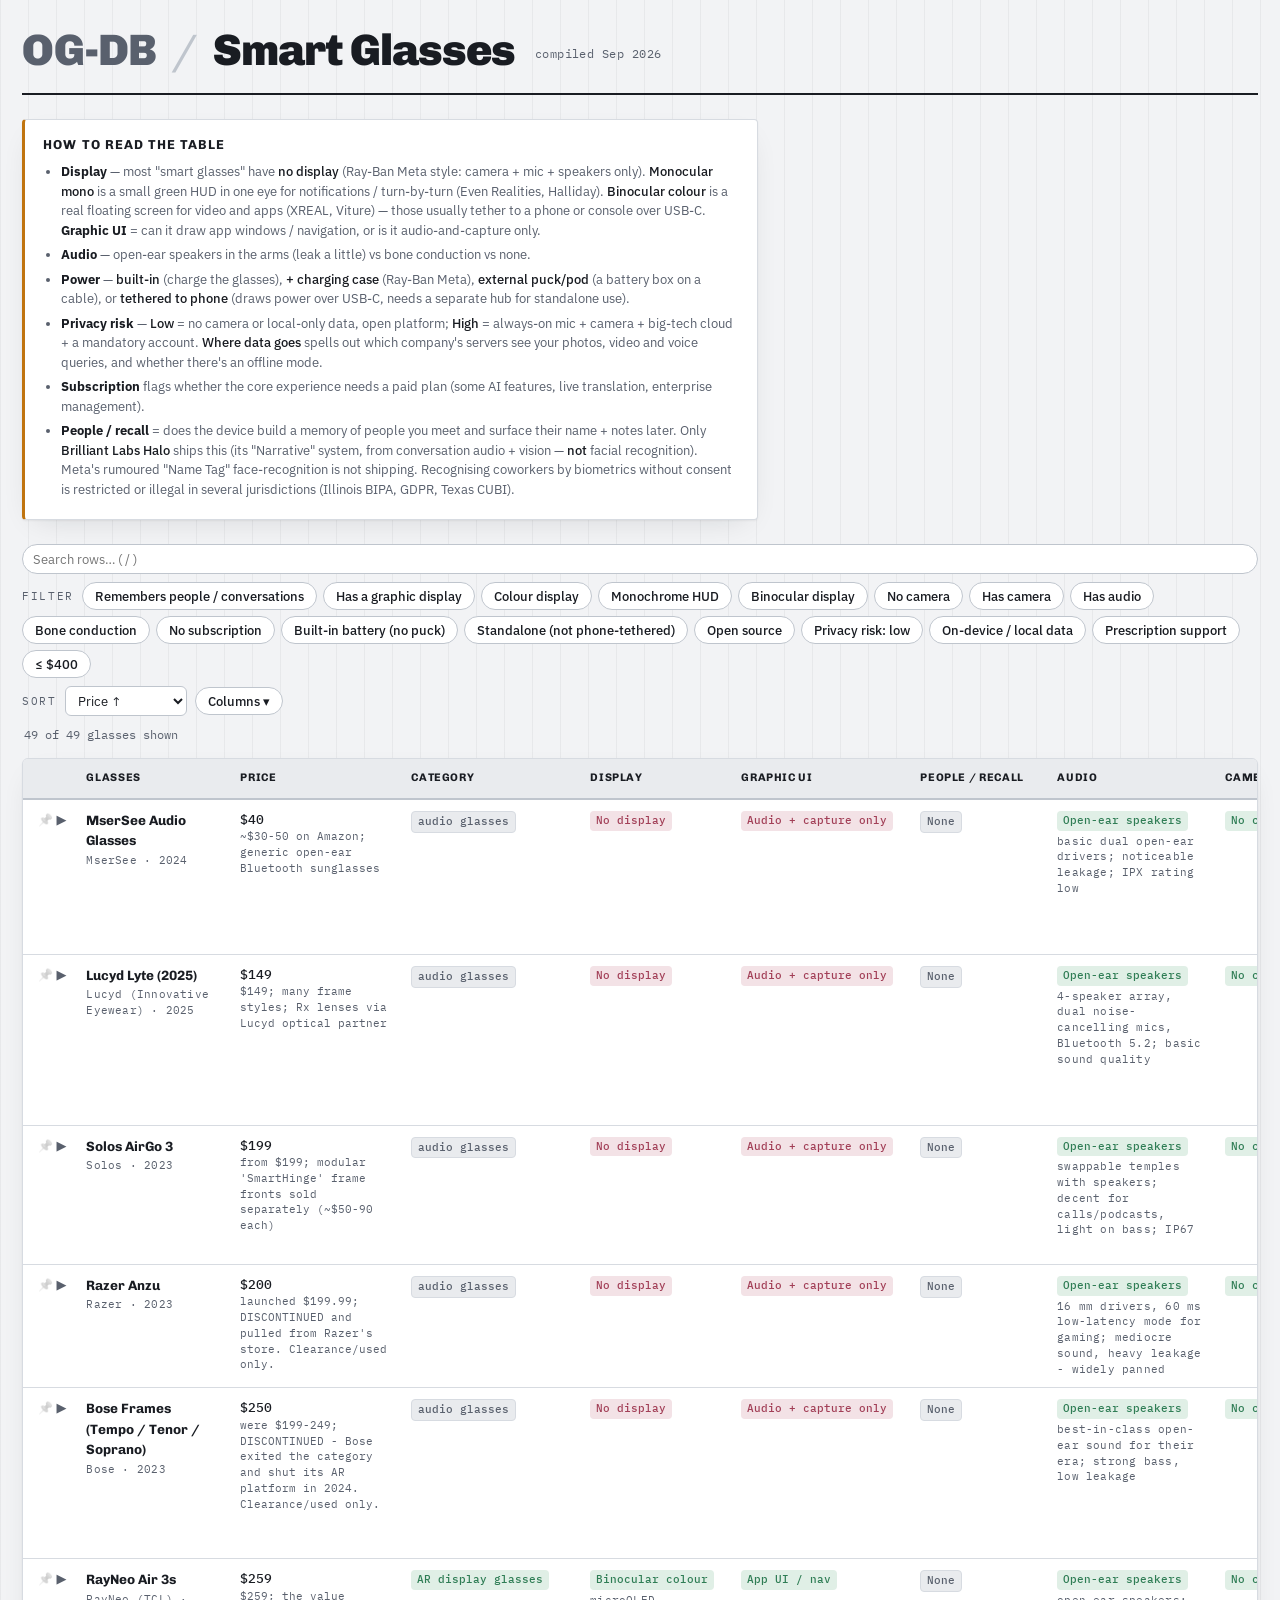
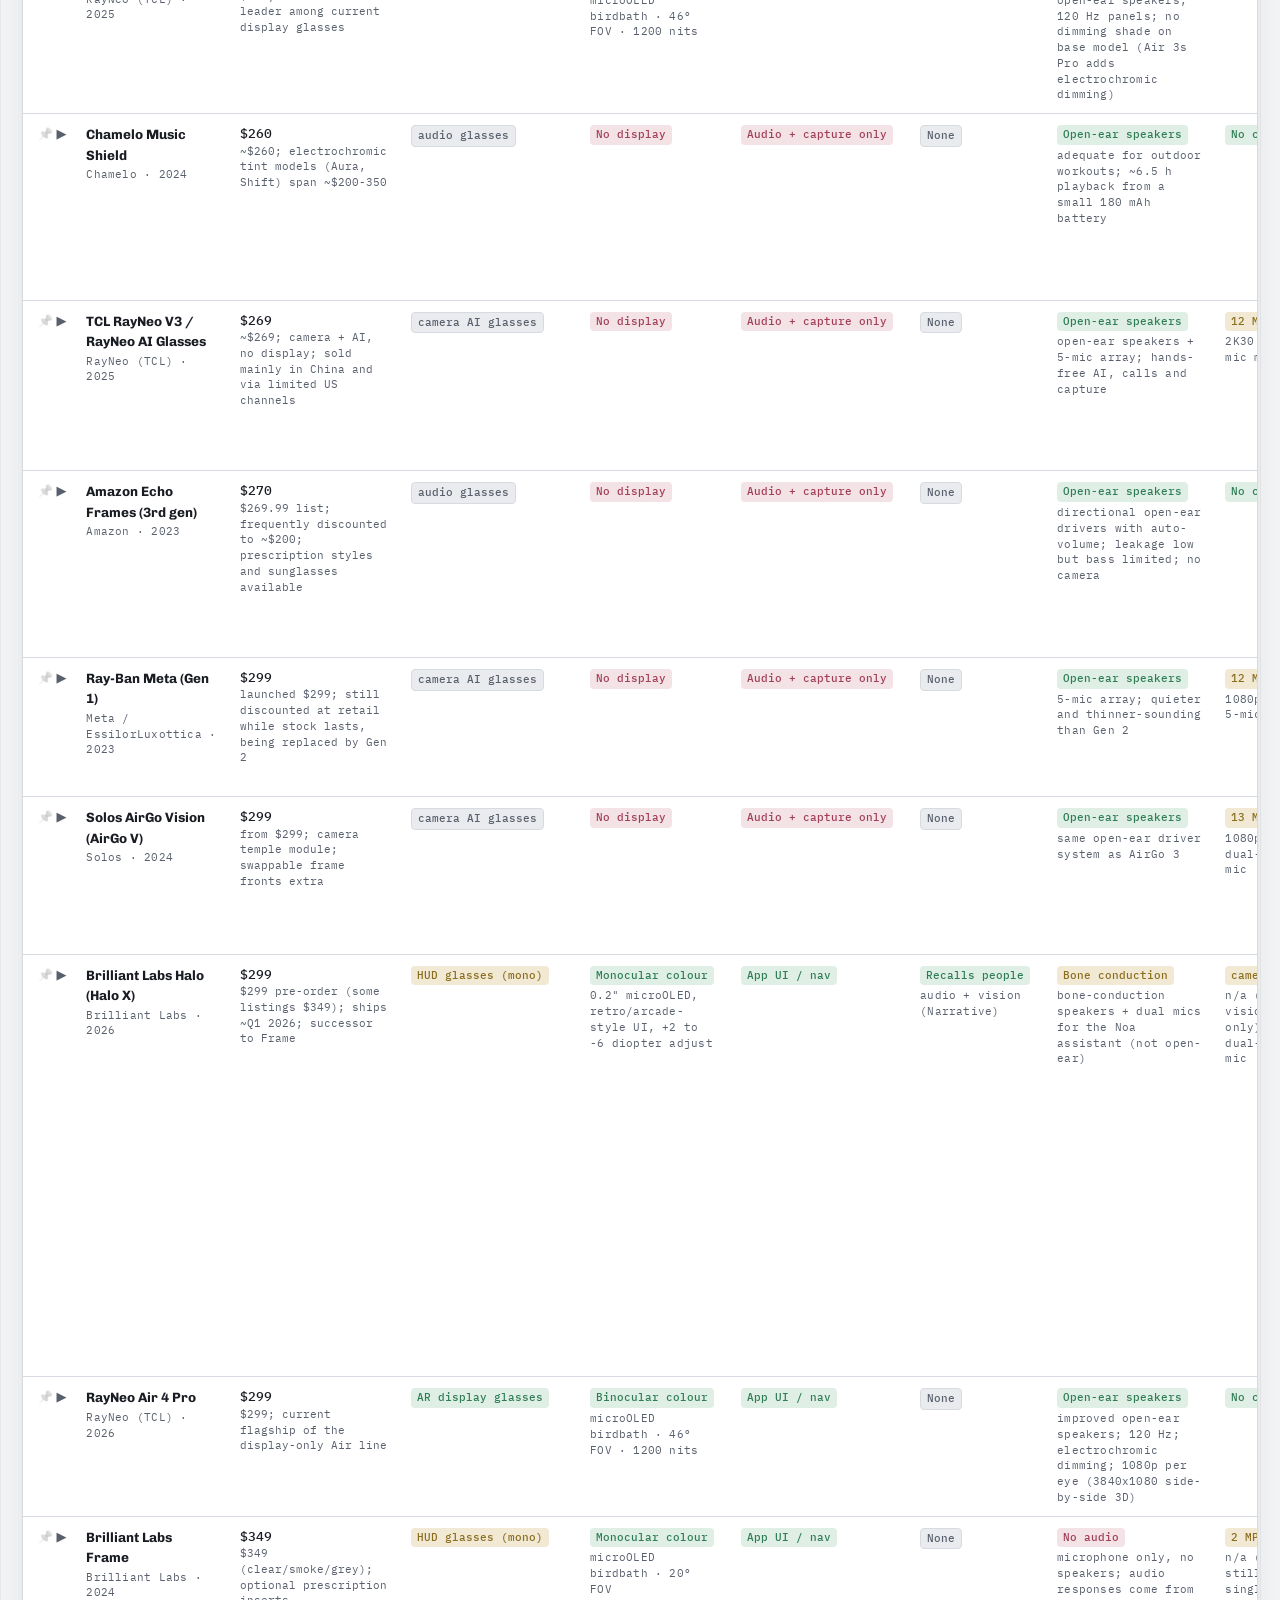
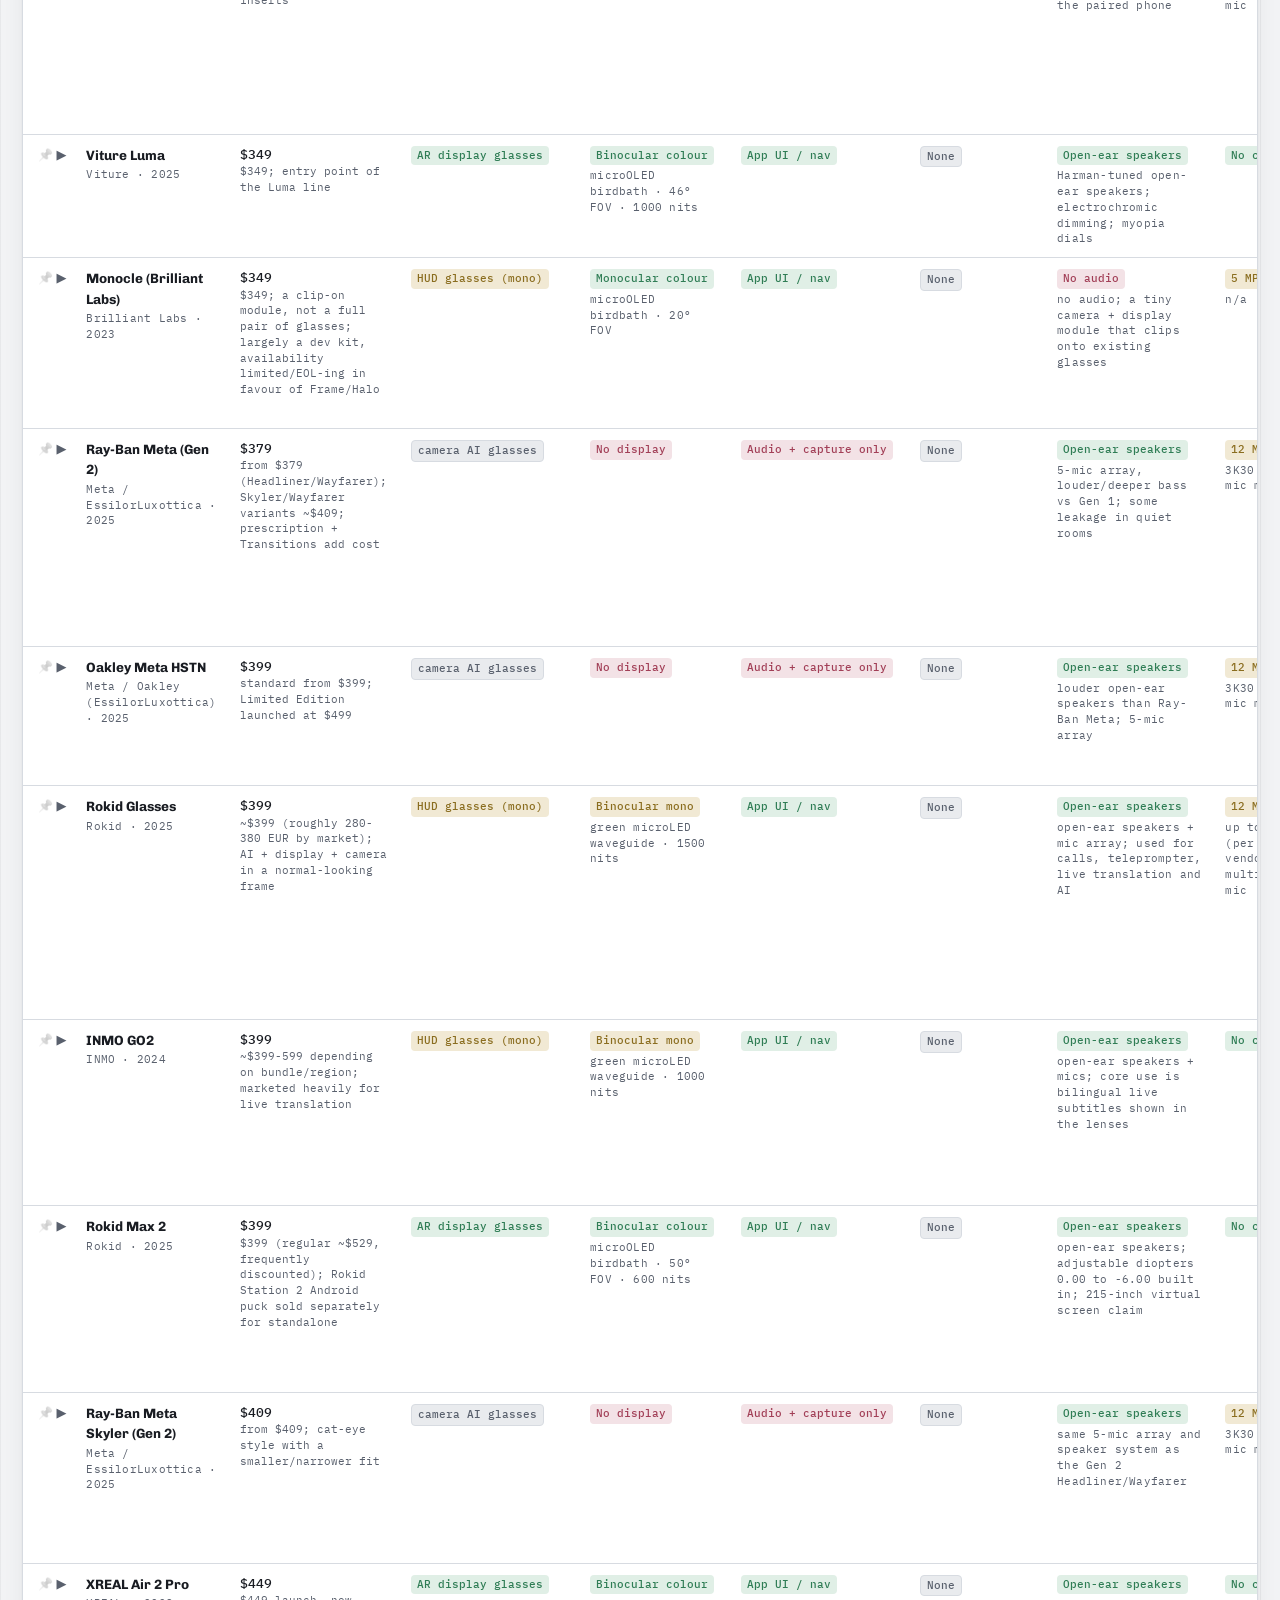
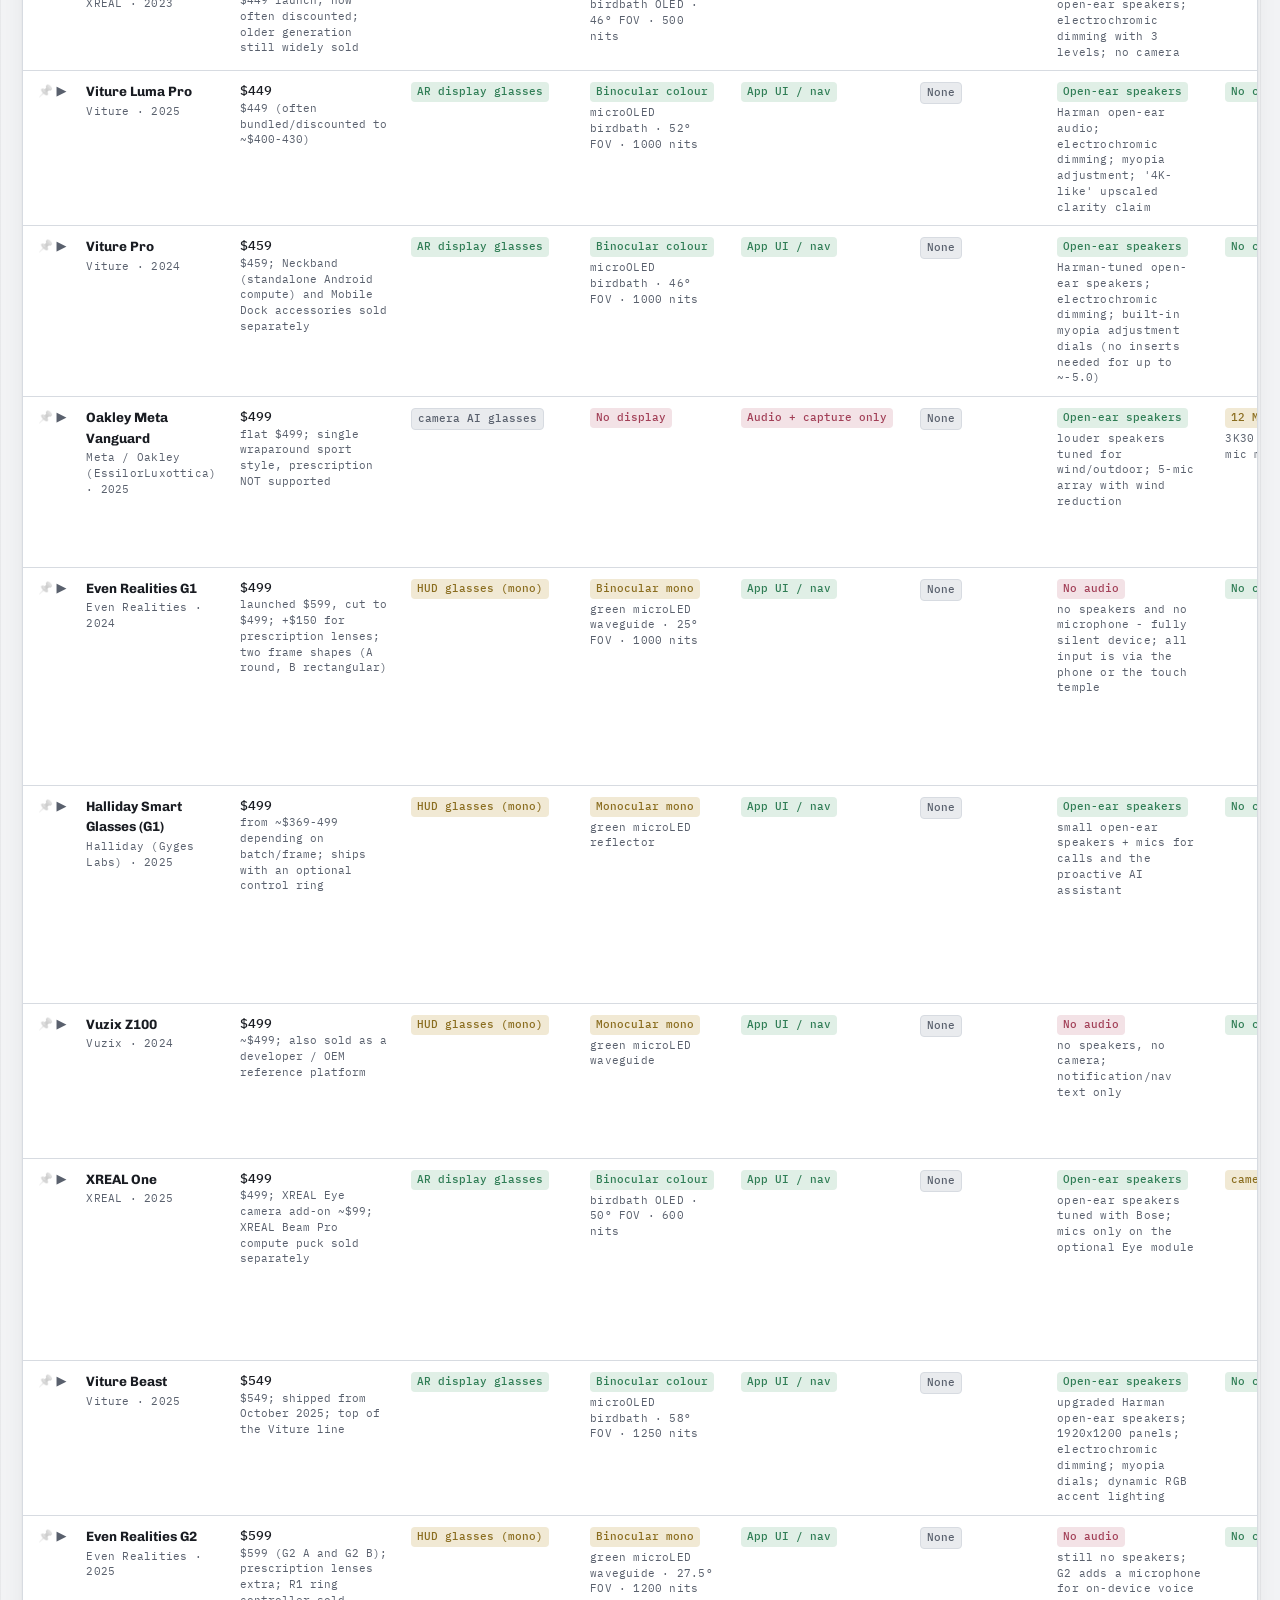
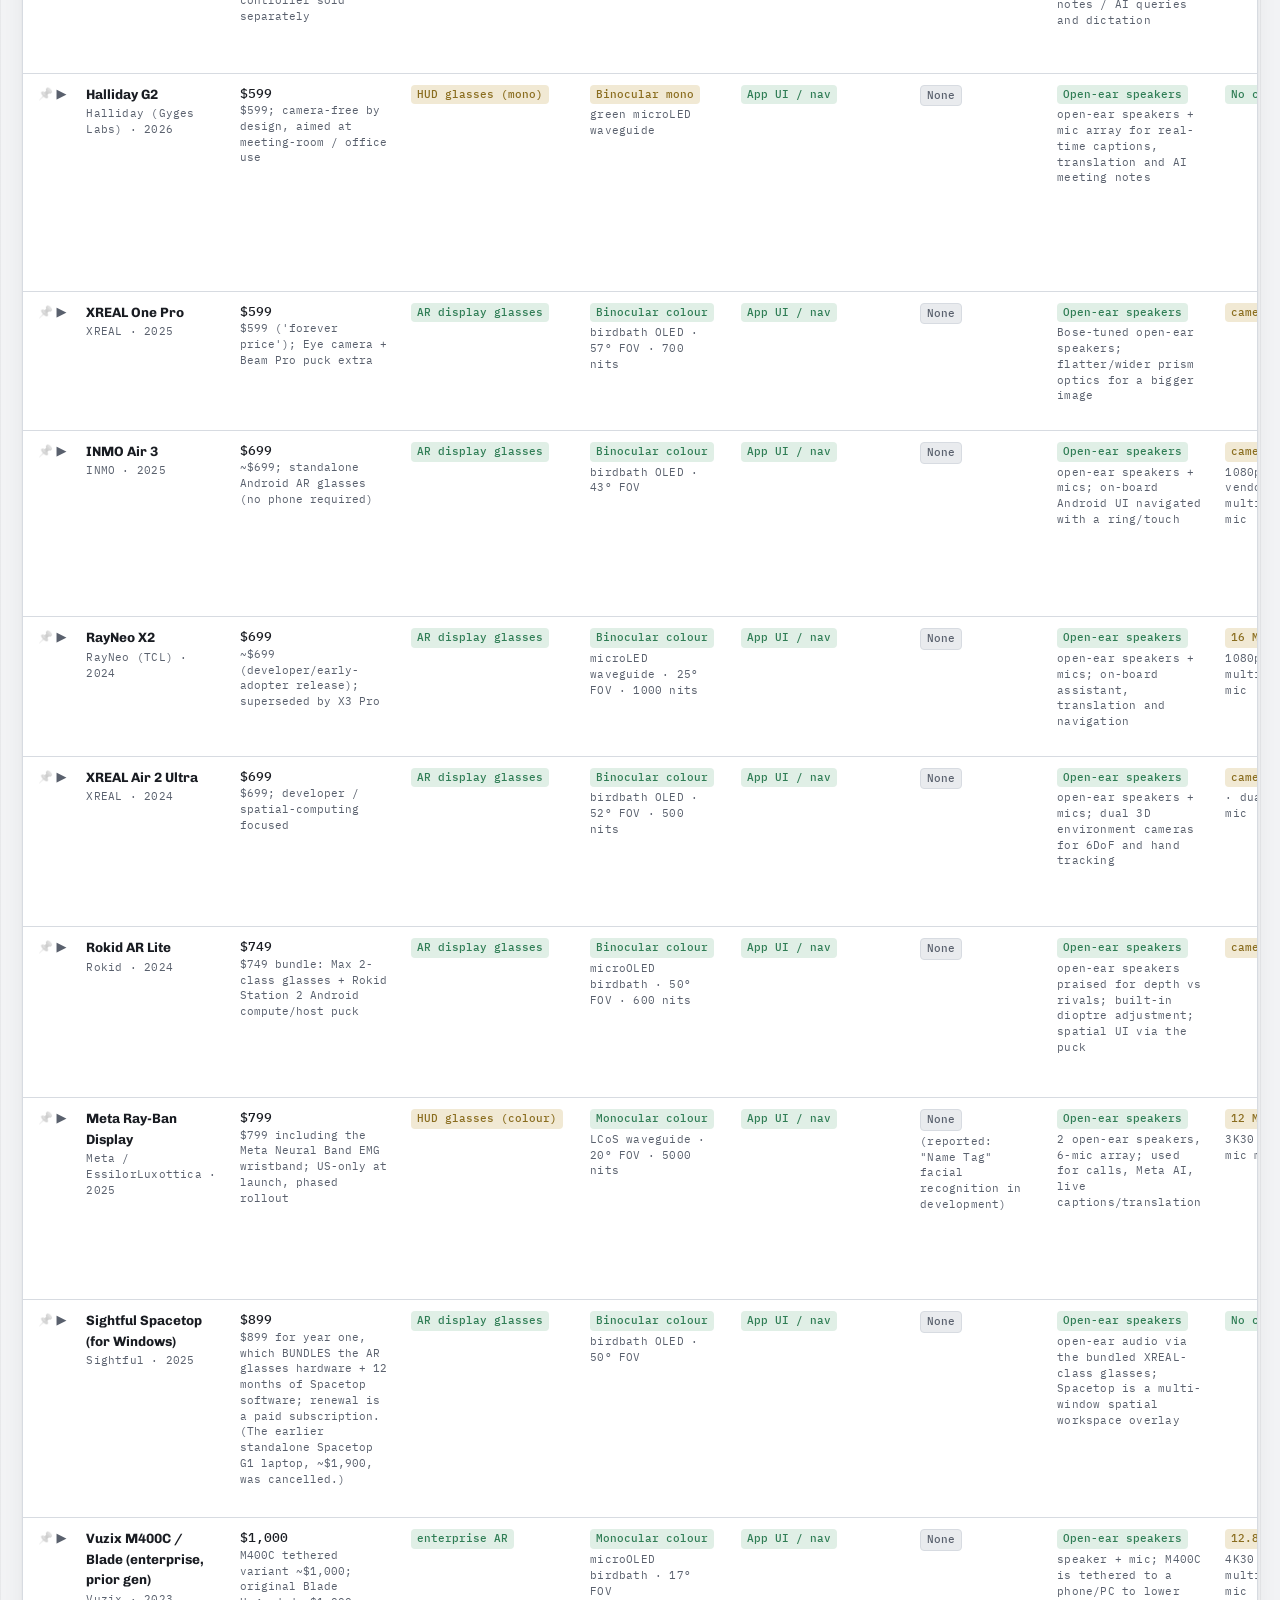
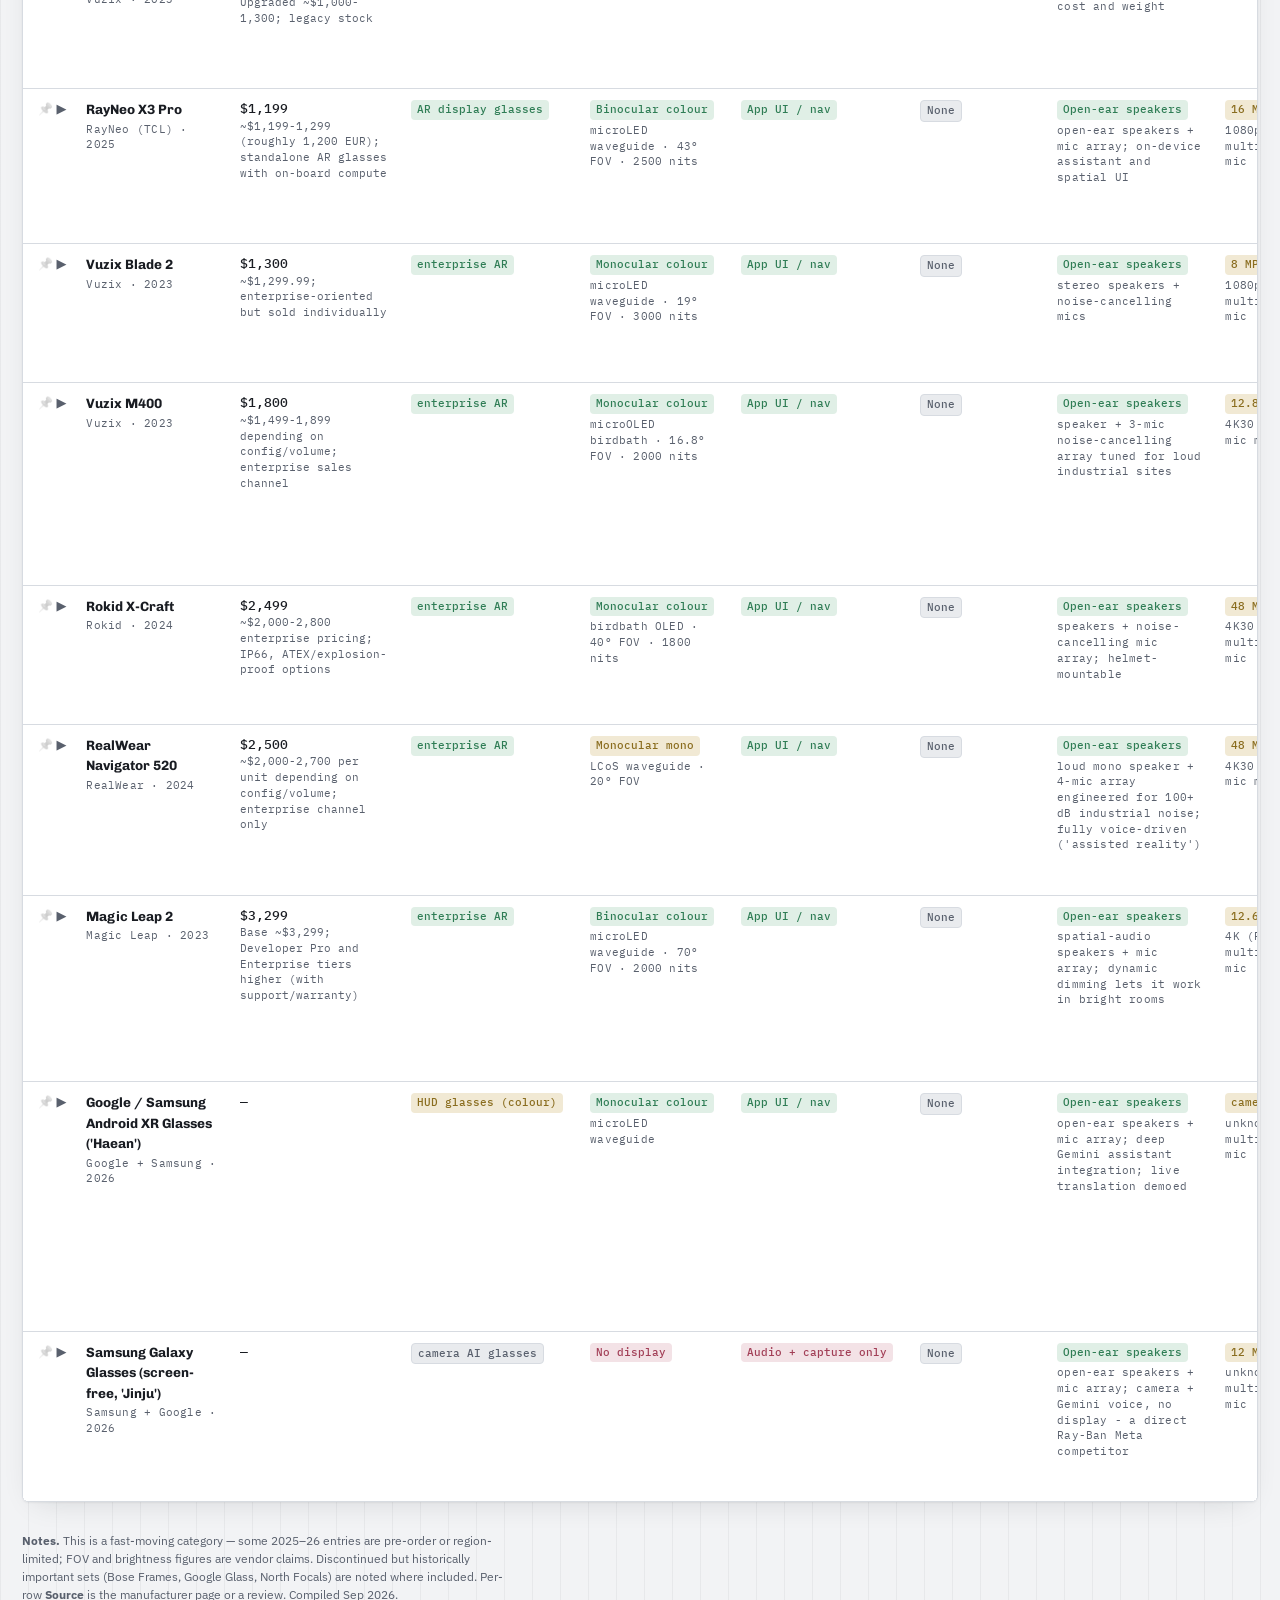
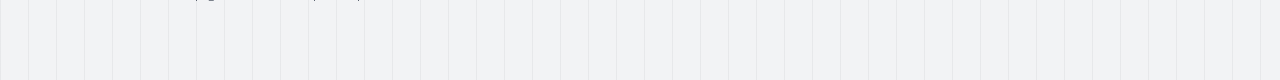
==== commit 0f5efbf2: "Smart Glasses DB: "People / recall" column + Halo X memory system New "People / recall" column + "Re" ====
--- a/glasses/index.html
+++ b/glasses/index.html
@@ -147,7 +147,7 @@
   <header class="masthead">
     <h1><a class="crumb" href="../">OG-DB</a><span class="sep">/</span>Smart Glasses <span class="compiled">compiled Sep 2026</span></h1>
   </header>
-  <div class="primer"><h2>How to read the table</h2><ul><li><strong>Display</strong> &mdash; most "smart glasses" have <em>no display</em> (Ray-Ban Meta style: camera + mic + speakers only). <em>Monocular mono</em> is a small green HUD in one eye for notifications / turn-by-turn (Even Realities, Halliday). <em>Binocular colour</em> is a real floating screen for video and apps (XREAL, Viture) &mdash; those usually tether to a phone or console over USB-C. <strong>Graphic UI</strong> = can it draw app windows / navigation, or is it audio-and-capture only.</li><li><strong>Audio</strong> &mdash; open-ear speakers in the arms (leak a little) vs bone conduction vs none.</li><li><strong>Power</strong> &mdash; <em>built-in</em> (charge the glasses), <em>+ charging case</em> (Ray-Ban Meta), <em>external puck/pod</em> (a battery box on a cable), or <em>tethered to phone</em> (draws power over USB-C, needs a separate hub for standalone use).</li><li><strong>Privacy risk</strong> &mdash; <em>Low</em> = no camera or local-only data, open platform; <em>High</em> = always-on mic + camera + big-tech cloud + a mandatory account. <em>Where data goes</em> spells out which company's servers see your photos, video and voice queries, and whether there's an offline mode.</li><li><strong>Subscription</strong> flags whether the core experience needs a paid plan (some AI features, live translation, enterprise management).</li></ul></div>
+  <div class="primer"><h2>How to read the table</h2><ul><li><strong>Display</strong> &mdash; most "smart glasses" have <em>no display</em> (Ray-Ban Meta style: camera + mic + speakers only). <em>Monocular mono</em> is a small green HUD in one eye for notifications / turn-by-turn (Even Realities, Halliday). <em>Binocular colour</em> is a real floating screen for video and apps (XREAL, Viture) &mdash; those usually tether to a phone or console over USB-C. <strong>Graphic UI</strong> = can it draw app windows / navigation, or is it audio-and-capture only.</li><li><strong>Audio</strong> &mdash; open-ear speakers in the arms (leak a little) vs bone conduction vs none.</li><li><strong>Power</strong> &mdash; <em>built-in</em> (charge the glasses), <em>+ charging case</em> (Ray-Ban Meta), <em>external puck/pod</em> (a battery box on a cable), or <em>tethered to phone</em> (draws power over USB-C, needs a separate hub for standalone use).</li><li><strong>Privacy risk</strong> &mdash; <em>Low</em> = no camera or local-only data, open platform; <em>High</em> = always-on mic + camera + big-tech cloud + a mandatory account. <em>Where data goes</em> spells out which company's servers see your photos, video and voice queries, and whether there's an offline mode.</li><li><strong>Subscription</strong> flags whether the core experience needs a paid plan (some AI features, live translation, enterprise management).</li><li><strong>People / recall</strong> = does the device build a memory of people you meet and surface their name + notes later. Only <em>Brilliant Labs Halo</em> ships this (its "Narrative" system, from conversation audio + vision — <em>not</em> facial recognition). Meta's rumoured "Name Tag" face-recognition is not shipping. Recognising coworkers by biometrics without consent is restricted or illegal in several jurisdictions (Illinois BIPA, GDPR, Texas CUBI).</li></ul></div>
   <div class="controls">
     <div class="grp searchwrap"><input id="rowq" class="rowsearch" type="search" placeholder="Search rows… ( / )" autocomplete="off" aria-label="Search rows"></div>
     <div class="grp"><span class="glabel">Filter</span><span id="filters" style="display:contents"></span></div>
@@ -165,7 +165,7 @@
   <footer><p><strong>Notes.</strong> This is a fast-moving category &mdash; some 2025&ndash;26 entries are pre-order or region-limited; FOV and brightness figures are vendor claims. Discontinued but historically important sets (Bose Frames, Google Glass, North Focals) are noted where included. Per-row <strong>Source</strong> is the manufacturer page or a review. Compiled Sep 2026.</p></footer>
 </div>
 <script>
-const DATA=[{"name":"Ray-Ban Meta (Gen 2)","brand":"Meta / EssilorLuxottica","releaseYear":2025,"category":"camera AI glasses","priceUSD":379,"priceNote":"from $379 (Headliner/Wayfarer); Skyler/Wayfarer variants ~$409; prescription + Transitions add cost","display":"none","displayTech":"none","fovDeg":null,"brightnessNits":null,"graphicInterface":false,"audio":"open-ear speakers","audioNote":"5-mic array, louder/deeper bass vs Gen 1; some leakage in quiet rooms","camera":"12 MP ultrawide, 3K video @ 30fps, clips up to 3 min","cameraMP":12,"videoMax":"3K30","micArray":"5-mic","subscriptionRequired":false,"subscriptionNote":"Meta AI free for now; some AI/live-translation features US/region-limited","battery":"built-in ~8 h mixed use; charging case adds ~48 h","batteryType":"built-in + charging case","openSource":false,"platform":"Meta AI app (iOS / Android); Meta/Facebook or Instagram account required","dataStorage":"photos/video sync to Meta AI (Meta View) app and Meta cloud; voice queries and 'Look and ask' images processed on Meta servers; AI-training opt-out available since 2025 in some regions","privacyRisk":"high","privacyNote":"Meta account mandatory; capture LED is small and easily missed; voice + images leave the device to Meta unless AI features are disabled.","weightG":52,"prescriptionSupport":"yes (Rx -6.00 to +4.00 + Transitions via Luxottica)","standout":"The default pick: best build, biggest ecosystem, most polished capture; also the most locked to one company.","notes":"Gen 2 doubles battery, adds 3K/slow-mo video and 'conversation focus'. Still no display - that is the separate Meta Ray-Ban Display.","source":{"url":"https://www.meta.com/ai-glasses/","label":"Meta"}},{"name":"Ray-Ban Meta Skyler (Gen 2)","brand":"Meta / EssilorLuxottica","releaseYear":2025,"category":"camera AI glasses","priceUSD":409,"priceNote":"from $409; cat-eye style with a smaller/narrower fit","display":"none","displayTech":"none","fovDeg":null,"brightnessNits":null,"graphicInterface":false,"audio":"open-ear speakers","audioNote":"same 5-mic array and speaker system as the Gen 2 Headliner/Wayfarer","camera":"12 MP ultrawide, 3K video @ 30fps","cameraMP":12,"videoMax":"3K30","micArray":"5-mic","subscriptionRequired":false,"subscriptionNote":"Meta AI free; feature availability varies by region","battery":"built-in ~8 h mixed use; charging case adds ~48 h","batteryType":"built-in + charging case","openSource":false,"platform":"Meta AI app (iOS / Android); Meta account required","dataStorage":"identical to Ray-Ban Meta Gen 2 - capture syncs to Meta cloud, AI queries processed on Meta servers","privacyRisk":"high","privacyNote":"Same Meta account + cloud-AI model as the rest of the line; differs only in frame shape/size.","weightG":51,"prescriptionSupport":"yes (Rx + Transitions via Luxottica)","standout":"The Gen 2 for smaller faces / cat-eye styling; specs otherwise match the mainline Ray-Ban Meta.","notes":"Essentially a frame-style SKU of the Gen 2 platform rather than a distinct product.","source":{"url":"https://www.meta.com/ai-glasses/compare/","label":"Meta"}},{"name":"Ray-Ban Meta (Gen 1)","brand":"Meta / EssilorLuxottica","releaseYear":2023,"category":"camera AI glasses","priceUSD":299,"priceNote":"launched $299; still discounted at retail while stock lasts, being replaced by Gen 2","display":"none","displayTech":"none","fovDeg":null,"brightnessNits":null,"graphicInterface":false,"audio":"open-ear speakers","audioNote":"5-mic array; quieter and thinner-sounding than Gen 2","camera":"12 MP ultrawide, 1080p video @ 30fps, ~60 s clips (later extended to 3 min via update)","cameraMP":12,"videoMax":"1080p30","micArray":"5-mic","subscriptionRequired":false,"subscriptionNote":"Meta AI added by software update in 2024; free","battery":"built-in ~4 h mixed use; charging case adds ~32 h","batteryType":"built-in + charging case","openSource":false,"platform":"Meta AI app; Meta account required","dataStorage":"capture and AI queries go to Meta cloud, same model as Gen 2","privacyRisk":"high","privacyNote":"Same Meta account + cloud dependency; included for context as the outgoing model.","weightG":49,"prescriptionSupport":"yes (Rx + Transitions via Luxottica)","standout":"The product that made camera glasses mainstream; now superseded by Gen 2.","notes":"Context entry. Gen 2 is the current SKU at the same frame styles.","source":{"url":"https://www.meta.com/ai-glasses/","label":"Meta"}},{"name":"Oakley Meta HSTN","brand":"Meta / Oakley (EssilorLuxottica)","releaseYear":2025,"category":"camera AI glasses","priceUSD":399,"priceNote":"standard from $399; Limited Edition launched at $499","display":"none","displayTech":"none","fovDeg":null,"brightnessNits":null,"graphicInterface":false,"audio":"open-ear speakers","audioNote":"louder open-ear speakers than Ray-Ban Meta; 5-mic array","camera":"12 MP ultrawide, 3K video @ 30fps","cameraMP":12,"videoMax":"3K30","micArray":"5-mic","subscriptionRequired":false,"subscriptionNote":"Meta AI free; region-limited features","battery":"built-in ~8 h mixed use; charging case adds ~48 h","batteryType":"built-in + charging case","openSource":false,"platform":"Meta AI app (iOS / Android); Meta account required","dataStorage":"same Meta cloud pipeline as Ray-Ban Meta - capture syncs to Meta, AI queries processed on Meta servers","privacyRisk":"high","privacyNote":"Oakley styling on the identical Meta platform; same account lock-in and cloud AI.","weightG":52,"prescriptionSupport":"yes (Rx via Oakley/Luxottica)","standout":"Ray-Ban Meta internals in a sportier lifestyle frame with a bolder look.","notes":"Runs the same Meta AI stack; the Vanguard is the more sport-focused sibling.","source":{"url":"https://www.meta.com/oakley/","label":"Meta / Oakley"}},{"name":"Oakley Meta Vanguard","brand":"Meta / Oakley (EssilorLuxottica)","releaseYear":2025,"category":"camera AI glasses","priceUSD":499,"priceNote":"flat $499; single wraparound sport style, prescription NOT supported","display":"none","displayTech":"none","fovDeg":null,"brightnessNits":null,"graphicInterface":false,"audio":"open-ear speakers","audioNote":"louder speakers tuned for wind/outdoor; 5-mic array with wind reduction","camera":"12 MP centre-mounted ultrawide, 3K video @ 30fps; Garmin/Strava overlays via app","cameraMP":12,"videoMax":"3K30","micArray":"5-mic","subscriptionRequired":false,"subscriptionNote":"Meta AI free; Garmin watch pairing optional","battery":"built-in ~9 h mixed use; compact charging case adds ~36 h; IP67","batteryType":"built-in + charging case","openSource":false,"platform":"Meta AI app; Meta account required; optional Garmin Connect / Strava integration","dataStorage":"capture and AI to Meta cloud; workout metrics pulled from paired Garmin device into the Meta AI app","privacyRisk":"high","privacyNote":"Same Meta account + cloud model; centre camera makes recording direction less obvious to others.","weightG":66,"prescriptionSupport":"no (only non-Rx / reader inserts, wrap curvature too high)","standout":"The cycling/running Meta glasses - IP67, wind-tuned audio, fitness overlays, biggest battery of the line.","notes":"No prescription support is the main catch for many buyers.","source":{"url":"https://www.meta.com/oakley/","label":"Meta / Oakley"}},{"name":"Amazon Echo Frames (3rd gen)","brand":"Amazon","releaseYear":2023,"category":"audio glasses","priceUSD":270,"priceNote":"$269.99 list; frequently discounted to ~$200; prescription styles and sunglasses available","display":"none","displayTech":"none","fovDeg":null,"brightnessNits":null,"graphicInterface":false,"audio":"open-ear speakers","audioNote":"directional open-ear drivers with auto-volume; leakage low but bass limited; no camera","camera":"none","cameraMP":null,"videoMax":null,"micArray":"dual-mic (beamforming)","subscriptionRequired":false,"subscriptionNote":"Alexa works free; no sub needed, but cloud Alexa account required","battery":"built-in ~6 h audio / ~14 h light use; charging via included cable, no case","batteryType":"built-in","openSource":false,"platform":"Alexa app (iOS / Android); Amazon account required; also passes through phone assistant","dataStorage":"voice requests recorded and processed in Amazon's Alexa cloud; history stored in the Amazon account unless deleted / auto-delete enabled; no camera data","privacyRisk":"medium","privacyNote":"No camera lowers the risk; still an always-listening (wake-word) mic tied to Amazon's cloud and account.","weightG":33,"prescriptionSupport":"yes (order Rx lenses through Amazon partner)","standout":"Lightweight audio-only Alexa glasses - the pick if you explicitly do NOT want a camera.","notes":"Third gen is the current model; Amazon has not announced a successor as of 2026.","source":{"url":"https://www.amazon.com/dp/B0C1WhateverEchoFrames","label":"Amazon Echo Frames"}},{"name":"Solos AirGo 3","brand":"Solos","releaseYear":2023,"category":"audio glasses","priceUSD":199,"priceNote":"from $199; modular 'SmartHinge' frame fronts sold separately (~$50-90 each)","display":"none","displayTech":"none","fovDeg":null,"brightnessNits":null,"graphicInterface":false,"audio":"open-ear speakers","audioNote":"swappable temples with speakers; decent for calls/podcasts, light on bass; IP67","camera":"none","cameraMP":null,"videoMax":null,"micArray":"dual-mic","subscriptionRequired":false,"subscriptionNote":"SolosChat (GPT-4o) usage free within limits; heavier use may need a paid tier","battery":"built-in ~10 h; USB-C charge, no case","batteryType":"built-in","openSource":false,"platform":"Solos AirGo app (iOS / Android); routes AI queries to OpenAI","dataStorage":"voice queries transcribed and sent to OpenAI via Solos servers; no camera; conversation history in the Solos app","privacyRisk":"medium","privacyNote":"No camera; mic-only. AI queries leave the device to third-party (OpenAI) cloud.","weightG":36,"prescriptionSupport":"yes (Rx frame fronts)","standout":"Modular audio glasses with swappable styles and ChatGPT voice, cheap entry point.","notes":"AirGo Vision is the camera-equipped sibling.","source":{"url":"https://solosglasses.com/","label":"Solos"}},{"name":"Solos AirGo Vision (AirGo V)","brand":"Solos","releaseYear":2024,"category":"camera AI glasses","priceUSD":299,"priceNote":"from $299; camera temple module; swappable frame fronts extra","display":"none","displayTech":"none","fovDeg":null,"brightnessNits":null,"graphicInterface":false,"audio":"open-ear speakers","audioNote":"same open-ear driver system as AirGo 3","camera":"13 MP stills, 1080p video; used mainly for 'visual AI' / describe-what-I-see","cameraMP":13,"videoMax":"1080p30","micArray":"dual-mic","subscriptionRequired":false,"subscriptionNote":"AI (GPT-4o / Gemini selectable) free within usage limits","battery":"built-in ~10 h audio, much less with camera use; USB-C","batteryType":"built-in","openSource":false,"platform":"Solos AirGo app; images sent to OpenAI or Google for analysis","dataStorage":"captured images uploaded through Solos to OpenAI/Google for visual answers; not a general photo-capture device; history in the app","privacyRisk":"medium","privacyNote":"Camera present but framed as an AI sensor; capture still routes to big-tech cloud models.","weightG":41,"prescriptionSupport":"yes (Rx frame fronts)","standout":"Adds visual AI to the modular Solos platform at well under Meta pricing.","notes":"Camera quality is modest; this is not a lifestyle-photo device.","source":{"url":"https://solosglasses.com/","label":"Solos"}},{"name":"Lucyd Lyte (2025)","brand":"Lucyd (Innovative Eyewear)","releaseYear":2025,"category":"audio glasses","priceUSD":149,"priceNote":"$149; many frame styles; Rx lenses via Lucyd optical partner","display":"none","displayTech":"none","fovDeg":null,"brightnessNits":null,"graphicInterface":false,"audio":"open-ear speakers","audioNote":"4-speaker array, dual noise-cancelling mics, Bluetooth 5.2; basic sound quality","camera":"none","cameraMP":null,"videoMax":null,"micArray":"dual-mic","subscriptionRequired":false,"subscriptionNote":"ChatGPT voice via the Lucyd app; free within fair-use limits","battery":"built-in ~12 h; USB-C, no case","batteryType":"built-in","openSource":false,"platform":"Lucyd app (iOS / Android); AI routed to OpenAI","dataStorage":"voice queries to OpenAI via Lucyd; no camera; minimal on-device retention","privacyRisk":"medium","privacyNote":"Mic-only, no camera. AI queries go to third-party cloud; otherwise a plain Bluetooth audio frame.","weightG":30,"prescriptionSupport":"yes (blue-light, sun, or Rx lenses)","standout":"The cheapest way into 'AI glasses' - really just solid budget audio glasses with a ChatGPT button.","notes":"Publicly traded maker (LUCY); wide style range and prescription focus.","source":{"url":"https://lucyd.co/","label":"Lucyd"}},{"name":"Chamelo Music Shield","brand":"Chamelo","releaseYear":2024,"category":"audio glasses","priceUSD":260,"priceNote":"~$260; electrochromic tint models (Aura, Shift) span ~$200-350","display":"none","displayTech":"none","fovDeg":null,"brightnessNits":null,"graphicInterface":false,"audio":"open-ear speakers","audioNote":"adequate for outdoor workouts; ~6.5 h playback from a small 180 mAh battery","camera":"none","cameraMP":null,"videoMax":null,"micArray":"single/dual-mic","subscriptionRequired":false,"subscriptionNote":"no AI assistant; app only controls lens tint and audio","battery":"built-in ~6.5 h; USB-C","batteryType":"built-in","openSource":false,"platform":"Chamelo app (tint control) + phone Bluetooth audio","dataStorage":"no camera, no cloud AI; app handles tint presets and firmware only","privacyRisk":"low","privacyNote":"No camera, no always-on assistant, no cloud capture. Standout feature is electronically adjustable lens tint.","weightG":48,"prescriptionSupport":"limited (some models via partner)","standout":"Button/slider-adjustable electrochromic sunglass tint with open-ear audio; sport/outdoor niche.","notes":"The tint tech, not the audio or AI, is the reason to buy.","source":{"url":"https://chamelo.com/","label":"Chamelo"}},{"name":"MserSee Audio Glasses","brand":"MserSee","releaseYear":2024,"category":"audio glasses","priceUSD":40,"priceNote":"~$30-50 on Amazon; generic open-ear Bluetooth sunglasses","display":"none","displayTech":"none","fovDeg":null,"brightnessNits":null,"graphicInterface":false,"audio":"open-ear speakers","audioNote":"basic dual open-ear drivers; noticeable leakage; IPX rating low","camera":"none","cameraMP":null,"videoMax":null,"micArray":"single-mic","subscriptionRequired":false,"subscriptionNote":"none - no app, no AI","battery":"built-in ~7-8 h; USB-C","batteryType":"built-in","openSource":false,"platform":"none - pairs as a standard Bluetooth headset","dataStorage":"nothing captured; no app, no cloud","privacyRisk":"low","privacyNote":"A dumb Bluetooth speaker in a sunglass frame. No sensors beyond a call mic.","weightG":32,"prescriptionSupport":"no (lens swap only, DIY)","standout":"Floor-price open-ear audio sunglasses; included to show the low end of the category.","notes":"Representative of many near-identical white-label Amazon brands (also e.g. FEIYOLD, Kissproperty).","source":{"url":"https://www.amazon.com/s?k=mersee+audio+glasses","label":"Amazon (MserSee)"}},{"name":"Bose Frames (Tempo / Tenor / Soprano)","brand":"Bose","releaseYear":2023,"category":"audio glasses","priceUSD":250,"priceNote":"were $199-249; DISCONTINUED - Bose exited the category and shut its AR platform in 2024. Clearance/used only.","display":"none","displayTech":"none","fovDeg":null,"brightnessNits":null,"graphicInterface":false,"audio":"open-ear speakers","audioNote":"best-in-class open-ear sound for their era; strong bass, low leakage","camera":"none","cameraMP":null,"videoMax":null,"micArray":"single/dual-mic","subscriptionRequired":false,"subscriptionNote":"Bose Music app; the 'Bose AR' motion/spatial platform was discontinued","battery":"built-in ~5.5 h (Tempo) / ~3.5 h (Tenor/Soprano); pogo-pin charge cable","batteryType":"built-in","openSource":false,"platform":"Bose Music app (still functional for basic EQ); no ongoing development","dataStorage":"no camera; minimal data; AR platform that used head-motion data is shut down","privacyRisk":"low","privacyNote":"No camera and the cloud AR platform is gone; effectively just Bluetooth audio sunglasses now.","weightG":45,"prescriptionSupport":"yes (were available via partners; hard to get now)","standout":"Still the audio benchmark for open-ear glasses, but abandoned - buy only if you find a deal and just want sound.","notes":"Included as a discontinued reference point. No firmware/feature updates coming.","source":{"url":"https://www.bose.com/","label":"Bose"}},{"name":"Razer Anzu","brand":"Razer","releaseYear":2023,"category":"audio glasses","priceUSD":200,"priceNote":"launched $199.99; DISCONTINUED and pulled from Razer's store. Clearance/used only.","display":"none","displayTech":"none","fovDeg":null,"brightnessNits":null,"graphicInterface":false,"audio":"open-ear speakers","audioNote":"16 mm drivers, 60 ms low-latency mode for gaming; mediocre sound, heavy leakage - widely panned","camera":"none","cameraMP":null,"videoMax":null,"micArray":"single-mic","subscriptionRequired":false,"subscriptionNote":"Razer Audio app for EQ; no AI","battery":"built-in ~5 h; USB-C","batteryType":"built-in","openSource":false,"platform":"Razer Audio app; standard Bluetooth otherwise","dataStorage":"no camera, no cloud capture","privacyRisk":"low","privacyNote":"No sensors of concern; discontinued Bluetooth audio glasses.","weightG":48,"prescriptionSupport":"yes (blue-light + polarized swappable; Rx via third party)","standout":"Razer's one-and-done attempt at audio glasses; mainly of historical interest.","notes":"Discontinued reference entry.","source":{"url":"https://www.razer.com/","label":"Razer"}},{"name":"Meta Ray-Ban Display","brand":"Meta / EssilorLuxottica","releaseYear":2025,"category":"HUD glasses (colour)","priceUSD":799,"priceNote":"$799 including the Meta Neural Band EMG wristband; US-only at launch, phased rollout","display":"monocular colour","displayTech":"LCoS waveguide","fovDeg":20,"brightnessNits":5000,"graphicInterface":true,"audio":"open-ear speakers","audioNote":"2 open-ear speakers, 6-mic array; used for calls, Meta AI, live captions/translation","camera":"12 MP ultrawide, 3K video @ 30fps, 3x digital zoom","cameraMP":12,"videoMax":"3K30","micArray":"6-mic","subscriptionRequired":false,"subscriptionNote":"Meta AI free; some features US-only; no subscription for core use","battery":"built-in ~6 h mixed use; charging case adds ~24 h; Neural Band ~18 h separate","batteryType":"built-in + charging case","openSource":false,"platform":"Meta AI app; Meta account required; controlled by the Meta Neural Band (surface EMG wristband), not touch or voice alone","dataStorage":"capture + AI queries to Meta cloud like the rest of the Ray-Ban Meta line; EMG wristband gesture data processed on-device/in-app","privacyRisk":"high","privacyNote":"Everything the camera-only Meta glasses do, plus a screen. Meta account mandatory; capture and AI go to Meta's cloud.","weightG":69,"prescriptionSupport":"yes, limited (Rx -4.00 to +4.00 total power)","standout":"The first mainstream consumer HUD glasses with a colour display, sold with a neural wristband controller.","notes":"600x600 px, 42 PPD, 90 Hz panel / 30 Hz content. 20 deg FOV is small - notifications/nav/viewfinder, not immersive AR. Separate product from the display-less Ray-Ban Meta.","source":{"url":"https://about.fb.com/news/2025/09/meta-ray-ban-display-ai-glasses-emg-wristband/","label":"Meta Newsroom"}},{"name":"Even Realities G1","brand":"Even Realities","releaseYear":2024,"category":"HUD glasses (mono)","priceUSD":499,"priceNote":"launched $599, cut to $499; +$150 for prescription lenses; two frame shapes (A round, B rectangular)","display":"binocular monochrome","displayTech":"green microLED waveguide","fovDeg":25,"brightnessNits":1000,"graphicInterface":true,"audio":"none","audioNote":"no speakers and no microphone - fully silent device; all input is via the phone or the touch temple","camera":"none","cameraMP":null,"videoMax":null,"micArray":null,"subscriptionRequired":false,"subscriptionNote":"core HUD (notifications, nav, teleprompter, translate) free; some cloud features use the phone's connection","battery":"built-in ~1.5 days typical; charging case adds several full charges","batteryType":"built-in + charging case","openSource":false,"platform":"Even Realities app (iOS / Android); pairs to phone, uses phone for connectivity and translation/transcription","dataStorage":"text for translation/transcription is processed via cloud services through the app; no camera, no audio capture on the glasses themselves","privacyRisk":"low","privacyNote":"No camera, no mic, no speaker on the device - among the most privacy-respecting smart glasses. Cloud use is limited to text features you trigger.","weightG":44,"prescriptionSupport":"yes (+$150, custom-ground into the waveguide lens)","standout":"Looks like normal glasses; discreet green HUD for notifications, navigation, teleprompter and live translation with zero camera/mic.","notes":"640x200 per eye. Superseded by the G2 but still sold at a lower price.","source":{"url":"https://www.evenrealities.com/g1","label":"Even Realities"}},{"name":"Even Realities G2","brand":"Even Realities","releaseYear":2025,"category":"HUD glasses (mono)","priceUSD":599,"priceNote":"$599 (G2 A and G2 B); prescription lenses extra; R1 ring controller sold separately","display":"binocular monochrome","displayTech":"green microLED waveguide","fovDeg":27.5,"brightnessNits":1200,"graphicInterface":true,"audio":"none","audioNote":"still no speakers; G2 adds a microphone for on-device voice notes / AI queries and dictation","camera":"none","cameraMP":null,"videoMax":null,"micArray":"mic added (voice capture for notes/AI)","subscriptionRequired":false,"subscriptionNote":"HUD features free; AI assistant ('Even AI') uses cloud LLM via the app, free within limits","battery":"built-in ~all-day; case ~48 h total; IP65","batteryType":"built-in + charging case","openSource":false,"platform":"Even Realities app (iOS / Android); optional R1 ring for gesture control","dataStorage":"voice for AI/dictation is sent to cloud LLM/transcription via the app; no camera; user can avoid AI features and keep it mic-silent in practice","privacyRisk":"low","privacyNote":"Still no camera. New mic is opt-in for AI/notes; without it the glasses stay a silent HUD.","weightG":36,"prescriptionSupport":"yes (custom lens, extra cost)","standout":"The refined G1: brighter, lighter, IP65, 75% bigger display area, adds a mic for AI without adding a camera.","notes":"640x350 per eye. The privacy-first display-glasses benchmark.","source":{"url":"https://www.evenrealities.com/g2","label":"Even Realities"}},{"name":"Halliday Smart Glasses (G1)","brand":"Halliday (Gyges Labs)","releaseYear":2025,"category":"HUD glasses (mono)","priceUSD":499,"priceNote":"from ~$369-499 depending on batch/frame; ships with an optional control ring","display":"monocular monochrome","displayTech":"green microLED reflector","fovDeg":null,"brightnessNits":null,"graphicInterface":true,"audio":"open-ear speakers","audioNote":"small open-ear speakers + mics for calls and the proactive AI assistant","camera":"none","cameraMP":null,"videoMax":null,"micArray":"dual-mic","subscriptionRequired":false,"subscriptionNote":"'proactive AI' assistant free at launch; runs on cloud LLM via the phone app","battery":"built-in ~8-12 h; charging case","batteryType":"built-in + charging case","openSource":false,"platform":"Halliday app (iOS / Android); AI via cloud LLM; ring or touch control","dataStorage":"voice queries and conversation context sent to cloud AI via the app; no camera; transcripts/history in the app account","privacyRisk":"medium","privacyNote":"No camera, but always-available mic feeding a cloud AI assistant, plus an account. Lower risk than camera glasses, higher than Even Realities.","weightG":35,"prescriptionSupport":"yes (Rx lens option)","standout":"Tiny near-eye module mounted at the top of the lens rather than a full waveguide; 'proactive' AI that volunteers info.","notes":"Display is a very small monocular projector viewed by glancing up; not a full-field HUD.","source":{"url":"https://www.halliday.xyz/","label":"Halliday"}},{"name":"Halliday G2","brand":"Halliday (Gyges Labs)","releaseYear":2026,"category":"HUD glasses (mono)","priceUSD":599,"priceNote":"$599; camera-free by design, aimed at meeting-room / office use","display":"binocular monochrome","displayTech":"green microLED waveguide","fovDeg":null,"brightnessNits":null,"graphicInterface":true,"audio":"open-ear speakers","audioNote":"open-ear speakers + mic array for real-time captions, translation and AI meeting notes","camera":"none","cameraMP":null,"videoMax":null,"micArray":"multi-mic","subscriptionRequired":false,"subscriptionNote":"AI meeting features free within limits; heavier transcription use may require a paid plan","battery":"built-in ~12 h; charging case","batteryType":"built-in + charging case","openSource":false,"platform":"Halliday app; cloud LLM + transcription","dataStorage":"meeting audio transcribed and summarised via cloud services through the app; explicitly no camera; transcripts stored in the account","privacyRisk":"medium","privacyNote":"Deliberately camera-free, but it records and uploads meeting audio to the cloud for transcription - a real consideration in meetings.","weightG":40,"prescriptionSupport":"yes","standout":"Moves to a real dual microLED waveguide; positioned as discreet office eyewear with live captions and AI notes, no camera.","notes":"Newer/less independently reviewed; specs partly from vendor.","source":{"url":"https://www.halliday.xyz/","label":"Halliday"}},{"name":"Brilliant Labs Frame","brand":"Brilliant Labs","releaseYear":2024,"category":"HUD glasses (mono)","priceUSD":349,"priceNote":"$349 (clear/smoke/grey); optional prescription inserts","display":"monocular colour","displayTech":"microOLED birdbath","fovDeg":20,"brightnessNits":null,"graphicInterface":true,"audio":"none","audioNote":"microphone only, no speakers; audio responses come from the paired phone","camera":"low-res camera (~1-2 MP class) for AI vision, not photography","cameraMP":2,"videoMax":"n/a (AI stills)","micArray":"single-mic","subscriptionRequired":false,"subscriptionNote":"'Noa' AI assistant has a free tier; a paid Noa Pro plan exists for higher usage / better models","battery":"built-in ~ hours; 'Mister Power' clip-on charger adds charges","batteryType":"external puck/pod","openSource":true,"platform":"Open-source: firmware, hardware and the Noa app are on GitHub (github.com/brilliantlabsAR); MicroPython/Lua scriptable over BLE; works with custom backends","dataStorage":"by default AI queries + camera frames go to Brilliant Labs' Noa service (which brokers to OpenAI/Perplexity/etc.); because it is open you can point it at your own or a local model","privacyRisk":"medium","privacyNote":"Camera + mic and default cloud AI, but fully open source - you can self-host the backend or run offline, which no big-tech option allows.","weightG":40,"prescriptionSupport":"yes (clip-in prescription lenses)","standout":"The hacker's smart glasses: cheap, open hardware/firmware/app, scriptable, can be pointed at a local LLM.","notes":"Display and camera are both low-spec; this is a dev/experimentation platform, not a consumer capture device. Successor is the Halo.","source":{"url":"https://brilliant.xyz/products/frame","label":"Brilliant Labs"}},{"name":"Brilliant Labs Halo","brand":"Brilliant Labs","releaseYear":2026,"category":"HUD glasses (mono)","priceUSD":349,"priceNote":"$349; successor to Frame with a more conventional glasses look","display":"monocular colour","displayTech":"microOLED birdbath","fovDeg":null,"brightnessNits":null,"graphicInterface":true,"audio":"open-ear speakers","audioNote":"adds open-ear speakers (Frame had none) plus mic array for the Noa assistant","camera":"camera for AI vision / capture (modest resolution)","cameraMP":null,"videoMax":"unknown","micArray":"multi-mic","subscriptionRequired":false,"subscriptionNote":"Noa AI free tier + optional paid plan, same model as Frame","battery":"built-in all-day claim; USB-C / charging accessory","batteryType":"built-in","openSource":true,"platform":"Open source (firmware + app on GitHub); designed to run agents and to be retargetable to other AI backends","dataStorage":"default cloud AI via Brilliant's Noa service; open enough to self-host or run against local models","privacyRisk":"medium","privacyNote":"Camera + mic + speakers with default cloud AI, but open source and self-hostable - the openness is the mitigation.","weightG":null,"prescriptionSupport":"yes","standout":"Open-source AI glasses with a display, speakers and camera at $349 - undercuts every closed competitor with a screen.","notes":"Newer product, limited independent testing as of late 2026; specs partly from vendor.","source":{"url":"https://brilliant.xyz/","label":"Brilliant Labs"}},{"name":"Vuzix Z100","brand":"Vuzix","releaseYear":2024,"category":"HUD glasses (mono)","priceUSD":499,"priceNote":"~$499; also sold as a developer / OEM reference platform","display":"monocular monochrome","displayTech":"green microLED waveguide","fovDeg":null,"brightnessNits":null,"graphicInterface":true,"audio":"none","audioNote":"no speakers, no camera; notification/nav text only","camera":"none","cameraMP":null,"videoMax":null,"micArray":null,"subscriptionRequired":false,"subscriptionNote":"no subscription; uses the phone app / SDK","battery":"built-in ~2 days light notification use; USB-C","batteryType":"built-in","openSource":false,"platform":"Vuzix Connect app + open developer SDK; brand-neutral, no account lock-in","dataStorage":"displays data pushed from the phone; no capture hardware, nothing uploaded by the glasses","privacyRisk":"low","privacyNote":"No camera, no mic, no speaker - a pure notification HUD. Very low privacy footprint.","weightG":38,"prescriptionSupport":"yes (Rx waveguide inserts)","standout":"Ultra-light micro-LED waveguide HUD from a long-time waveguide maker; developer-friendly and lock-in-free.","notes":"Uses Vuzix's own micro-LED + waveguide (incognito). Mono green, text-focused.","source":{"url":"https://www.vuzix.com/products/vuzix-z100-smart-glasses","label":"Vuzix"}},{"name":"Rokid Glasses","brand":"Rokid","releaseYear":2025,"category":"HUD glasses (mono)","priceUSD":399,"priceNote":"~$399 (roughly 280-380 EUR by market); AI + display + camera in a normal-looking frame","display":"binocular monochrome","displayTech":"green microLED waveguide","fovDeg":null,"brightnessNits":1500,"graphicInterface":true,"audio":"open-ear speakers","audioNote":"open-ear speakers + mic array; used for calls, teleprompter, live translation and AI","camera":"12 MP, video up to 4K per some listings (typically used for AI vision + short clips)","cameraMP":12,"videoMax":"up to 4K (per vendor)","micArray":"multi-mic","subscriptionRequired":false,"subscriptionNote":"AI assistant (Rokid + partner LLMs) free; some features region-specific (strong in China market)","battery":"built-in ~ full day light use; charging case","batteryType":"built-in + charging case","openSource":false,"platform":"Rokid app; Snapdragon AR1; cloud AI via app; Rokid account","dataStorage":"photos + AI vision frames + voice sent to Rokid cloud (and partner LLM providers); account-based history","privacyRisk":"medium","privacyNote":"Camera + mic + cloud AI with a Chinese-vendor account; capture LED present. Comparable exposure to Meta but a smaller/less-scrutinised data operation.","weightG":49,"prescriptionSupport":"yes (magnetic Rx inserts)","standout":"Cheapest 'does everything' pair - dual green HUD, 12 MP camera, AI and translation - in an ordinary frame.","notes":"Green mono display good for nav/teleprompter/subtitles, not media. Spec sheet varies by region/listing.","source":{"url":"https://global.rokid.com/products/rokid-glasses","label":"Rokid"}},{"name":"INMO GO2","brand":"INMO","releaseYear":2024,"category":"HUD glasses (mono)","priceUSD":399,"priceNote":"~$399-599 depending on bundle/region; marketed heavily for live translation","display":"binocular monochrome","displayTech":"green microLED waveguide","fovDeg":null,"brightnessNits":1000,"graphicInterface":true,"audio":"open-ear speakers","audioNote":"open-ear speakers + mics; core use is bilingual live subtitles shown in the lenses","camera":"none","cameraMP":null,"videoMax":null,"micArray":"multi-mic","subscriptionRequired":false,"subscriptionNote":"translation uses cloud engines via the app; free tier plus possible paid quota for heavy use","battery":"built-in ~ hours of continuous translation; charging case","batteryType":"built-in + charging case","openSource":false,"platform":"INMO app; cloud speech + translation services; INMO account","dataStorage":"spoken audio is streamed to cloud ASR/translation providers via the app; no camera; transcripts may be retained in the app","privacyRisk":"medium","privacyNote":"No camera, but continuously captures and uploads nearby speech for translation - relevant when others are talking.","weightG":40,"prescriptionSupport":"yes (Rx inserts)","standout":"Purpose-built translation glasses - dual green subtitle display, no camera.","notes":"GO2 has no camera (unlike INMO Air/GO3 variants). Naming across INMO's line is confusing.","source":{"url":"https://www.inmoxr.com/","label":"INMO"}},{"name":"INMO Air 3","brand":"INMO","releaseYear":2025,"category":"AR display glasses","priceUSD":699,"priceNote":"~$699; standalone Android AR glasses (no phone required)","display":"binocular colour","displayTech":"birdbath OLED","fovDeg":43,"brightnessNits":null,"graphicInterface":true,"audio":"open-ear speakers","audioNote":"open-ear speakers + mics; on-board Android UI navigated with a ring/touch","camera":"camera for AI/photos (modest resolution)","cameraMP":null,"videoMax":"1080p (per vendor)","micArray":"multi-mic","subscriptionRequired":false,"subscriptionNote":"runs apps on-device; AI features use cloud via Wi-Fi","battery":"built-in (standalone); external battery/charging accessory available; runtime is short under load","batteryType":"built-in","openSource":false,"platform":"On-board Android (INMO OS); app store; INMO account for AI/cloud","dataStorage":"self-contained for local apps; AI + any cloud apps send data out over Wi-Fi to INMO / third parties","privacyRisk":"medium","privacyNote":"Standalone (can run offline for local apps), but has a camera and cloud AI when connected; Chinese-vendor account.","weightG":99,"prescriptionSupport":"yes (magnetic inserts)","standout":"A full standalone Android AR computer in glasses form - no tethered phone or puck.","notes":"Heavier and lower-res than tethered birdbath glasses; battery life is the main weakness of standalone designs.","source":{"url":"https://www.inmoxr.com/","label":"INMO"}},{"name":"RayNeo X3 Pro","brand":"RayNeo (TCL)","releaseYear":2025,"category":"AR display glasses","priceUSD":1199,"priceNote":"~$1,199-1,299 (roughly 1,200 EUR); standalone AR glasses with on-board compute","display":"binocular colour","displayTech":"microLED waveguide","fovDeg":43,"brightnessNits":2500,"graphicInterface":true,"audio":"open-ear speakers","audioNote":"open-ear speakers + mic array; on-device assistant and spatial UI","camera":"dual cameras (SLAM + capture), ~12-16 MP class stills, 1080p+ video","cameraMP":16,"videoMax":"1080p+","micArray":"multi-mic","subscriptionRequired":false,"subscriptionNote":"on-board Snapdragon compute; AI features use cloud when connected; no mandatory sub","battery":"built-in (standalone); ~ a few hours active AR; USB-C charge; optional external battery","batteryType":"built-in","openSource":false,"platform":"On-board Snapdragon AR platform + RayNeo OS/app; RayNeo account for AI/cloud","dataStorage":"SLAM/tracking on-device; captured media and AI queries go to RayNeo cloud / partner LLMs when online","privacyRisk":"medium","privacyNote":"Camera + mic + cloud AI, Chinese-vendor account. On-device compute means basic AR works offline.","weightG":76,"prescriptionSupport":"yes (magnetic inserts)","standout":"One of the first true standalone colour microLED-waveguide AR glasses at a sub-$1,300 price with real see-through optics.","notes":"Full-colour waveguide with high brightness; distinct from the display-only RayNeo Air series.","source":{"url":"https://www.rayneo.com/","label":"RayNeo"}},{"name":"RayNeo X2","brand":"RayNeo (TCL)","releaseYear":2024,"category":"AR display glasses","priceUSD":699,"priceNote":"~$699 (developer/early-adopter release); superseded by X3 Pro","display":"binocular colour","displayTech":"microLED waveguide","fovDeg":25,"brightnessNits":1000,"graphicInterface":true,"audio":"open-ear speakers","audioNote":"open-ear speakers + mics; on-board assistant, translation and navigation","camera":"16 MP stills, 1080p video","cameraMP":16,"videoMax":"1080p30","micArray":"multi-mic","subscriptionRequired":false,"subscriptionNote":"AI/translation via cloud; no mandatory sub","battery":"built-in (standalone) ~ a few hours; USB-C","batteryType":"built-in","openSource":false,"platform":"On-board Snapdragon AR1 + RayNeo app; RayNeo account","dataStorage":"capture + AI/translation to RayNeo cloud / partner services","privacyRisk":"medium","privacyNote":"Camera + mic + cloud AI with vendor account; dimmer/narrower than the X3 Pro.","weightG":119,"prescriptionSupport":"yes (inserts)","standout":"First-gen standalone colour microLED waveguide glasses; heavy and low-FOV but proved the concept.","notes":"Context/older entry; X3 Pro is the current model.","source":{"url":"https://www.rayneo.com/","label":"RayNeo"}},{"name":"Vuzix M400","brand":"Vuzix","releaseYear":2023,"category":"enterprise AR","priceUSD":1800,"priceNote":"~$1,499-1,899 depending on config/volume; enterprise sales channel","display":"monocular colour","displayTech":"microOLED birdbath","fovDeg":16.8,"brightnessNits":2000,"graphicInterface":true,"audio":"open-ear speakers","audioNote":"speaker + 3-mic noise-cancelling array tuned for loud industrial sites","camera":"12.8 MP stills, 4K video @ 30fps, autofocus","cameraMP":12.8,"videoMax":"4K30","micArray":"3-mic","subscriptionRequired":false,"subscriptionNote":"hardware unlocked; remote-support software (Vuzix, TeamViewer, VSight, etc.) is separately licensed by the customer","battery":"hot-swappable removable battery ~2 h; optional external battery pack on the headband","batteryType":"external puck/pod","openSource":false,"platform":"Android (AOSP) on-device; MDM-manageable; customer chooses the remote-assist/workflow software and where it sends data","dataStorage":"no consumer cloud - data goes wherever the enterprise's chosen software sends it (often the customer's own tenant / on-prem); can run fully on the local network","privacyRisk":"low","privacyNote":"Camera + mic, but no built-in big-tech cloud or account; the deploying company controls data flow and can keep it on-prem.","weightG":90,"prescriptionSupport":"yes (safety-frame mounts, over-glasses)","standout":"The workhorse assisted-reality headset for field service, warehouses and remote expert calls.","notes":"Monocular puck that clips onto safety glasses or a headband; not lifestyle eyewear.","source":{"url":"https://www.vuzix.com/products/m400-smart-glasses","label":"Vuzix"}},{"name":"Vuzix Blade 2","brand":"Vuzix","releaseYear":2023,"category":"enterprise AR","priceUSD":1300,"priceNote":"~$1,299.99; enterprise-oriented but sold individually","display":"monocular colour","displayTech":"microLED waveguide","fovDeg":19,"brightnessNits":3000,"graphicInterface":true,"audio":"open-ear speakers","audioNote":"stereo speakers + noise-cancelling mics","camera":"8 MP stills, 1080p video","cameraMP":8,"videoMax":"1080p30","micArray":"multi-mic","subscriptionRequired":false,"subscriptionNote":"hardware unlocked; workflow/remote-assist software licensed separately","battery":"built-in ~2-3 h; USB-C; external battery pack optional","batteryType":"built-in","openSource":false,"platform":"Android on-device; MDM support; customer-chosen software and data destination","dataStorage":"as with the M400 - data routes through the enterprise's chosen application; can be kept on the local network","privacyRisk":"low","privacyNote":"Camera + mic but no built-in consumer cloud; enterprise controls the pipeline.","weightG":90,"prescriptionSupport":"yes (Rx inserts)","standout":"Glasses-shaped (not puck) enterprise AR with a bright see-through waveguide; entry price for a real waveguide headset.","notes":"More wearable than the M400 but lower camera spec; both are enterprise tools.","source":{"url":"https://www.vuzix.com/products/vuzix-blade-2-smart-glasses","label":"Vuzix"}},{"name":"RealWear Navigator 520","brand":"RealWear","releaseYear":2024,"category":"enterprise AR","priceUSD":2500,"priceNote":"~$2,000-2,700 per unit depending on config/volume; enterprise channel only","display":"monocular monochrome","displayTech":"LCoS waveguide","fovDeg":20,"brightnessNits":null,"graphicInterface":true,"audio":"open-ear speakers","audioNote":"loud mono speaker + 4-mic array engineered for 100+ dB industrial noise; fully voice-driven ('assisted reality')","camera":"48 MP stills, 4K video, image stabilisation; detachable camera module","cameraMP":48,"videoMax":"4K30","micArray":"4-mic","subscriptionRequired":false,"subscriptionNote":"device unlocked; RealWear Cloud / remote-assist and 3rd-party apps are separately licensed","battery":"hot-swappable removable battery ~ a full shift with spares","batteryType":"external puck/pod","openSource":false,"platform":"Android (RealWear); voice-only UI; MDM; runs Teams/Zoom/TeamViewer/etc.; customer controls data destination","dataStorage":"no consumer cloud; video/photos and call streams go to the enterprise's chosen platform, which can be self-hosted / regional","privacyRisk":"low","privacyNote":"Camera + mic, but no big-tech account or default cloud; built for controlled industrial deployments.","weightG":130,"prescriptionSupport":"yes (mounts over safety glasses / hard hat)","standout":"The rugged, fully hands-free 'assisted reality' headset for frontline workers in noisy/hazardous environments.","notes":"Not eyewear - a helmet/headband-mounted display boom. Navigator 520 sharpens the image and widens FOV vs the 500.","source":{"url":"https://www.realwear.com/navigator-520/","label":"RealWear"}},{"name":"Rokid X-Craft","brand":"Rokid","releaseYear":2024,"category":"enterprise AR","priceUSD":2499,"priceNote":"~$2,000-2,800 enterprise pricing; IP66, ATEX/explosion-proof options","display":"monocular colour","displayTech":"birdbath OLED","fovDeg":40,"brightnessNits":1800,"graphicInterface":true,"audio":"open-ear speakers","audioNote":"speakers + noise-cancelling mic array; helmet-mountable","camera":"48 MP stills, 4K video; plus depth/thermal add-on options","cameraMP":48,"videoMax":"4K30","micArray":"multi-mic","subscriptionRequired":false,"subscriptionNote":"device unlocked; remote-assist / inspection software licensed by the customer","battery":"hot-swappable battery; external pack; full-shift with spares","batteryType":"external puck/pod","openSource":false,"platform":"Android (Rokid) on-device; MDM; customer-selected software and data routing; supports on-prem","dataStorage":"enterprise-controlled; can operate on a private network with no external cloud","privacyRisk":"low","privacyNote":"Industrial tool; camera + mic but no consumer account/cloud by default.","weightG":220,"prescriptionSupport":"n/a (worn over PPE)","standout":"Ruggedised, explosion-proof AR headset for energy, chemical and heavy industry.","notes":"Helmet-form, not glasses-form; included for enterprise context.","source":{"url":"https://www.rokid.com/","label":"Rokid"}},{"name":"Magic Leap 2","brand":"Magic Leap","releaseYear":2023,"category":"enterprise AR","priceUSD":3299,"priceNote":"Base ~$3,299; Developer Pro and Enterprise tiers higher (with support/warranty)","display":"binocular colour","displayTech":"microLED waveguide","fovDeg":70,"brightnessNits":2000,"graphicInterface":true,"audio":"open-ear speakers","audioNote":"spatial-audio speakers + mic array; dynamic dimming lets it work in bright rooms","camera":"12.6 MP RGB + multiple tracking / depth cameras","cameraMP":12.6,"videoMax":"4K (RGB)","micArray":"multi-mic","subscriptionRequired":false,"subscriptionNote":"Enterprise tier bundles a software/support subscription; base hardware has none","battery":"external compute puck (tethered) ~3.5 h; puck holds the battery + chipset","batteryType":"external puck/pod","openSource":false,"platform":"Android-based (Magic Leap OS); OpenXR; enterprise-managed; on-prem deployment supported","dataStorage":"no consumer cloud; enterprise controls data; can run offline / on private infrastructure","privacyRisk":"low","privacyNote":"Sensor-dense but enterprise/dev-only, no consumer account, data flow is customer-controlled.","weightG":260,"prescriptionSupport":"yes (magnetic Rx inserts)","standout":"Widest FOV and best optics of any see-through AR headset in this list, with segmented dimming; included for context.","notes":"Tethered to a hip-worn compute puck; a headset, not glasses, and enterprise/developer focused.","source":{"url":"https://www.magicleap.com/magic-leap-2","label":"Magic Leap"}},{"name":"XREAL One","brand":"XREAL","releaseYear":2025,"category":"AR display glasses","priceUSD":499,"priceNote":"$499; XREAL Eye camera add-on ~$99; XREAL Beam Pro compute puck sold separately","display":"binocular colour","displayTech":"birdbath OLED","fovDeg":50,"brightnessNits":600,"graphicInterface":true,"audio":"open-ear speakers","audioNote":"open-ear speakers tuned with Bose; mics only on the optional Eye module","camera":"none built-in (optional clip-on XREAL Eye adds a camera for capture / 6DoF)","cameraMP":null,"videoMax":null,"micArray":null,"subscriptionRequired":false,"subscriptionNote":"no subscription; Nebula app is free","battery":"none - draws power from the connected device over USB-C; needs a phone/PC/console, or an XREAL Beam Pro puck for standalone use","batteryType":"tethered to phone (USB-C)","openSource":false,"platform":"Plugs into any USB-C DP device; XREAL X1 chip does 3DoF anchoring on-glasses without a host app; Nebula app for Android/Mac/Windows","dataStorage":"acts as an external monitor - it shows whatever the host device outputs; the glasses themselves capture and upload nothing (no camera/mic by default)","privacyRisk":"low","privacyNote":"With no built-in camera or mic it is effectively a wearable display. Privacy depends on the host device, not the glasses.","weightG":84,"prescriptionSupport":"yes (magnetic Rx insert frame)","standout":"Best all-round display glasses: on-board X1 chip pins a virtual screen in space with no host software, wide 50 deg FOV.","notes":"Not standalone - always needs a source device or the Beam Pro. Camera is opt-in hardware.","source":{"url":"https://www.xreal.com/one/","label":"XREAL"}},{"name":"XREAL One Pro","brand":"XREAL","releaseYear":2025,"category":"AR display glasses","priceUSD":599,"priceNote":"$599 ('forever price'); Eye camera + Beam Pro puck extra","display":"binocular colour","displayTech":"birdbath OLED","fovDeg":57,"brightnessNits":700,"graphicInterface":true,"audio":"open-ear speakers","audioNote":"Bose-tuned open-ear speakers; flatter/wider prism optics for a bigger image","camera":"none built-in (optional XREAL Eye)","cameraMP":null,"videoMax":null,"micArray":null,"subscriptionRequired":false,"subscriptionNote":"none","battery":"none - USB-C powered by the host; needs a source device or XREAL Beam Pro for standalone","batteryType":"tethered to phone (USB-C)","openSource":false,"platform":"USB-C DP into any compatible device; X1 chip for 3DoF; Nebula app","dataStorage":"external display only; no capture hardware by default","privacyRisk":"low","privacyNote":"Same as XREAL One - a display, not a sensor. Camera is an optional accessory.","weightG":87,"prescriptionSupport":"yes (magnetic Rx inserts)","standout":"Widest FOV (57 deg) of the mainstream tethered display glasses, with custom 'X-Prism' optics.","notes":"The premium XREAL One. Still needs a host device / puck.","source":{"url":"https://www.xreal.com/one-pro/","label":"XREAL"}},{"name":"XREAL Air 2 Ultra","brand":"XREAL","releaseYear":2024,"category":"AR display glasses","priceUSD":699,"priceNote":"$699; developer / spatial-computing focused","display":"binocular colour","displayTech":"birdbath OLED","fovDeg":52,"brightnessNits":500,"graphicInterface":true,"audio":"open-ear speakers","audioNote":"open-ear speakers + mics; dual 3D environment cameras for 6DoF and hand tracking","camera":"2x 3D tracking cameras (no photo/video capture role)","cameraMP":null,"videoMax":null,"micArray":"dual-mic","subscriptionRequired":false,"subscriptionNote":"none; Nebula + developer SDK free","battery":"none - USB-C powered by a paired Android phone or PC; needs a host for compute","batteryType":"tethered to phone (USB-C)","openSource":false,"platform":"Tethered to phone/PC; NRSDK for developers; 6DoF spatial apps","dataStorage":"tracking data processed on the host device; cameras are for SLAM/hand-tracking, not upload","privacyRisk":"low","privacyNote":"Cameras exist but are dedicated tracking sensors feeding the host; no capture-and-upload path.","weightG":80,"prescriptionSupport":"yes (magnetic inserts)","standout":"XREAL's 6DoF developer glasses - closest thing to a cheap Vision-Pro-style spatial setup.","notes":"Superseded in the consumer line by One/One Pro, but still the 6DoF option. Needs a compatible phone/PC.","source":{"url":"https://www.xreal.com/","label":"XREAL"}},{"name":"XREAL Air 2 Pro","brand":"XREAL","releaseYear":2023,"category":"AR display glasses","priceUSD":449,"priceNote":"$449 launch, now often discounted; older generation still widely sold","display":"binocular colour","displayTech":"birdbath OLED","fovDeg":46,"brightnessNits":500,"graphicInterface":true,"audio":"open-ear speakers","audioNote":"open-ear speakers; electrochromic dimming with 3 levels; no camera","camera":"none","cameraMP":null,"videoMax":null,"micArray":null,"subscriptionRequired":false,"subscriptionNote":"none","battery":"none - USB-C powered by host device; Beam accessory adds 3DoF + battery passthrough","batteryType":"tethered to phone (USB-C)","openSource":false,"platform":"USB-C DP into phone/console/PC; older Beam puck or Nebula for spatial mode","dataStorage":"external display only; nothing captured","privacyRisk":"low","privacyNote":"No camera, no mic - purely a wearable monitor.","weightG":75,"prescriptionSupport":"yes (insert frame)","standout":"The value pick now that it's discounted - big screen for Steam Deck / Switch / phone with dimmable lenses.","notes":"Lacks the on-glasses X1 chip, so spatial features need the Beam puck or Nebula app.","source":{"url":"https://www.xreal.com/","label":"XREAL"}},{"name":"Viture Pro","brand":"Viture","releaseYear":2024,"category":"AR display glasses","priceUSD":459,"priceNote":"$459; Neckband (standalone Android compute) and Mobile Dock accessories sold separately","display":"binocular colour","displayTech":"microOLED birdbath","fovDeg":46,"brightnessNits":1000,"graphicInterface":true,"audio":"open-ear speakers","audioNote":"Harman-tuned open-ear speakers; electrochromic dimming; built-in myopia adjustment dials (no inserts needed for up to ~-5.0)","camera":"none","cameraMP":null,"videoMax":null,"micArray":null,"subscriptionRequired":false,"subscriptionNote":"none; SpaceWalker app free","battery":"none - USB-C powered by host; Viture Neckband or Mobile Dock needed for standalone use (they carry the battery + Android compute)","batteryType":"tethered to phone (USB-C)","openSource":false,"platform":"USB-C DP into phone/console/PC; SpaceWalker app for 3DoF multi-screen; optional Neckband runs Android itself","dataStorage":"external display only; no camera/mic, nothing uploaded by the glasses","privacyRisk":"low","privacyNote":"No sensors that capture the outside world; it's a display.","weightG":78,"prescriptionSupport":"yes (built-in dioptre adjustment, no lenses to buy)","standout":"Dial-in myopia correction and bright 1000-nit panel; the pick for glasses-wearers who don't want to order inserts.","notes":"Needs a source device or the Neckband/Dock for standalone.","source":{"url":"https://www.viture.com/","label":"Viture"}},{"name":"Viture Luma","brand":"Viture","releaseYear":2025,"category":"AR display glasses","priceUSD":349,"priceNote":"$349; entry point of the Luma line","display":"binocular colour","displayTech":"microOLED birdbath","fovDeg":46,"brightnessNits":1000,"graphicInterface":true,"audio":"open-ear speakers","audioNote":"Harman-tuned open-ear speakers; electrochromic dimming; myopia dials","camera":"none","cameraMP":null,"videoMax":null,"micArray":null,"subscriptionRequired":false,"subscriptionNote":"none","battery":"none - USB-C powered by host; Luma Beast Pro / Neckband accessories for standalone","batteryType":"tethered to phone (USB-C)","openSource":false,"platform":"USB-C DP; SpaceWalker app; accessory pucks for standalone Android","dataStorage":"external display only; nothing captured","privacyRisk":"low","privacyNote":"Display device, no world-facing sensors.","weightG":76,"prescriptionSupport":"yes (built-in dioptre adjustment)","standout":"Cheapest current-gen Viture - 1080p, bright, dimmable, with dial-in vision correction.","notes":"Luma Pro and Beast are the step-ups in resolution / FOV.","source":{"url":"https://www.viture.com/","label":"Viture"}},{"name":"Viture Luma Pro","brand":"Viture","releaseYear":2025,"category":"AR display glasses","priceUSD":449,"priceNote":"$449 (often bundled/discounted to ~$400-430)","display":"binocular colour","displayTech":"microOLED birdbath","fovDeg":52,"brightnessNits":1000,"graphicInterface":true,"audio":"open-ear speakers","audioNote":"Harman open-ear audio; electrochromic dimming; myopia adjustment; '4K-like' upscaled clarity claim","camera":"none","cameraMP":null,"videoMax":null,"micArray":null,"subscriptionRequired":false,"subscriptionNote":"none","battery":"none - USB-C powered by host; needs a source device or Viture puck/neckband for standalone","batteryType":"tethered to phone (USB-C)","openSource":false,"platform":"USB-C DP; SpaceWalker app; accessory compute pucks","dataStorage":"external display only; nothing captured","privacyRisk":"low","privacyNote":"No camera/mic; a wearable monitor.","weightG":80,"prescriptionSupport":"yes (built-in dioptre dials)","standout":"Wider 52 deg FOV than the base Luma with the same brightness; direct rival to the XREAL One.","notes":"Still tethered; not standalone without an accessory.","source":{"url":"https://www.viture.com/","label":"Viture"}},{"name":"Viture Beast","brand":"Viture","releaseYear":2025,"category":"AR display glasses","priceUSD":549,"priceNote":"$549; shipped from October 2025; top of the Viture line","display":"binocular colour","displayTech":"microOLED birdbath","fovDeg":58,"brightnessNits":1250,"graphicInterface":true,"audio":"open-ear speakers","audioNote":"upgraded Harman open-ear speakers; 1920x1200 panels; electrochromic dimming; myopia dials; dynamic RGB accent lighting","camera":"none","cameraMP":null,"videoMax":null,"micArray":null,"subscriptionRequired":false,"subscriptionNote":"none","battery":"none - USB-C powered by host; Viture compute puck/neckband for standalone","batteryType":"tethered to phone (USB-C)","openSource":false,"platform":"USB-C DP into any compatible device; SpaceWalker app; 3DoF","dataStorage":"external display only; nothing captured by the glasses","privacyRisk":"low","privacyNote":"No world-facing camera or mic.","weightG":87,"prescriptionSupport":"yes (built-in dioptre adjustment)","standout":"Brightest and widest-FOV mainstream display glasses (58 deg, ~1250 nits, 1200p) - the current gaming/media pick.","notes":"Still needs a host device or accessory for standalone use.","source":{"url":"https://www.viture.com/","label":"Viture"}},{"name":"RayNeo Air 3s","brand":"RayNeo (TCL)","releaseYear":2025,"category":"AR display glasses","priceUSD":259,"priceNote":"$259; the value leader among current display glasses","display":"binocular colour","displayTech":"microOLED birdbath","fovDeg":46,"brightnessNits":1200,"graphicInterface":true,"audio":"open-ear speakers","audioNote":"open-ear speakers; 120 Hz panels; no dimming shade on base model (Air 3s Pro adds electrochromic dimming)","camera":"none","cameraMP":null,"videoMax":null,"micArray":null,"subscriptionRequired":false,"subscriptionNote":"none","battery":"none - USB-C powered by host; needs a phone/console/PC or a RayNeo puck for standalone","batteryType":"tethered to phone (USB-C)","openSource":false,"platform":"USB-C DP into any compatible device; RayNeo companion app for 3DoF/multi-screen","dataStorage":"external display only; nothing captured","privacyRisk":"low","privacyNote":"No camera or mic; a wearable monitor.","weightG":76,"prescriptionSupport":"yes (insert frame)","standout":"1200-nit 120 Hz display for $259 - the cheapest good display glasses right now.","notes":"Air 3s Pro (~$299) adds dimming and better audio. Not standalone.","source":{"url":"https://www.rayneo.com/","label":"RayNeo"}},{"name":"RayNeo Air 4 Pro","brand":"RayNeo (TCL)","releaseYear":2026,"category":"AR display glasses","priceUSD":299,"priceNote":"$299; current flagship of the display-only Air line","display":"binocular colour","displayTech":"microOLED birdbath","fovDeg":46,"brightnessNits":1200,"graphicInterface":true,"audio":"open-ear speakers","audioNote":"improved open-ear speakers; 120 Hz; electrochromic dimming; 1080p per eye (3840x1080 side-by-side 3D)","camera":"none","cameraMP":null,"videoMax":null,"micArray":null,"subscriptionRequired":false,"subscriptionNote":"none","battery":"none - USB-C powered by host; RayNeo puck/Pocket TV accessory for standalone","batteryType":"tethered to phone (USB-C)","openSource":false,"platform":"USB-C DP; RayNeo app; 3DoF spatial screen","dataStorage":"external display only; nothing captured","privacyRisk":"low","privacyNote":"No camera/mic.","weightG":76,"prescriptionSupport":"yes (inserts)","standout":"Bright, dimmable 120 Hz display glasses at $299 - undercuts XREAL/Viture on price.","notes":"Replaces the earlier RayNeo Air 3s Pro at the top of the Air line. Not standalone.","source":{"url":"https://www.rayneo.com/","label":"RayNeo"}},{"name":"Rokid Max 2","brand":"Rokid","releaseYear":2025,"category":"AR display glasses","priceUSD":399,"priceNote":"$399 (regular ~$529, frequently discounted); Rokid Station 2 Android puck sold separately for standalone","display":"binocular colour","displayTech":"microOLED birdbath","fovDeg":50,"brightnessNits":600,"graphicInterface":true,"audio":"open-ear speakers","audioNote":"open-ear speakers; adjustable diopters 0.00 to -6.00 built in; 215-inch virtual screen claim","camera":"none","cameraMP":null,"videoMax":null,"micArray":null,"subscriptionRequired":false,"subscriptionNote":"none for display use","battery":"none - USB-C powered by host; Rokid Station 2 puck adds Android + battery for standalone","batteryType":"tethered to phone (USB-C)","openSource":false,"platform":"USB-C DP into any compatible device; Rokid Station 2 puck for standalone Android; 3DoF via app/puck","dataStorage":"external display only; nothing captured by the glasses (the Station puck, if used, has its own account/cloud)","privacyRisk":"low","privacyNote":"The glasses have no camera/mic. If paired with a Rokid Station puck, that device has an account and cloud.","weightG":75,"prescriptionSupport":"yes (built-in dioptre adjustment, per eye)","standout":"Built-in per-eye vision correction to -6.00 and a big 50 deg image; strong value when discounted.","notes":"AR Lite bundle (~$749) pairs the Max 2 with the Station puck for a standalone package.","source":{"url":"https://global.rokid.com/","label":"Rokid"}},{"name":"Rokid AR Lite","brand":"Rokid","releaseYear":2024,"category":"AR display glasses","priceUSD":749,"priceNote":"$749 bundle: Max 2-class glasses + Rokid Station 2 Android compute/host puck","display":"binocular colour","displayTech":"microOLED birdbath","fovDeg":50,"brightnessNits":600,"graphicInterface":true,"audio":"open-ear speakers","audioNote":"open-ear speakers praised for depth vs rivals; built-in dioptre adjustment; spatial UI via the puck","camera":"none (on the glasses)","cameraMP":null,"videoMax":null,"micArray":null,"subscriptionRequired":false,"subscriptionNote":"no mandatory sub; Rokid account for the puck's app store / assistant","battery":"external puck/pod - the Rokid Station 2 carries the battery and Android compute; glasses draw power over USB-C from it","batteryType":"external puck/pod","openSource":false,"platform":"Rokid Station 2 (Android) drives the glasses; own app store; Rokid account; also works plugged straight into a phone/PC","dataStorage":"the Station puck runs Android with a Rokid account - app + assistant data goes to Rokid / third-party app clouds; the glasses themselves capture nothing","privacyRisk":"low","privacyNote":"No world-facing camera or mic. Data exposure is whatever the Android puck's apps do, like any Android device.","weightG":75,"prescriptionSupport":"yes (built-in dioptre dials)","standout":"A complete standalone AR-display package (glasses + Android puck) for spatial multi-screen without needing your phone.","notes":"Effectively the 'standalone' way to buy the Max 2 experience.","source":{"url":"https://global.rokid.com/","label":"Rokid"}},{"name":"Sightful Spacetop (for Windows)","brand":"Sightful","releaseYear":2025,"category":"AR display glasses","priceUSD":899,"priceNote":"$899 for year one, which BUNDLES the AR glasses hardware + 12 months of Spacetop software; renewal is a paid subscription. (The earlier standalone Spacetop G1 laptop, ~$1,900, was cancelled.)","display":"binocular colour","displayTech":"birdbath OLED","fovDeg":50,"brightnessNits":null,"graphicInterface":true,"audio":"open-ear speakers","audioNote":"open-ear audio via the bundled XREAL-class glasses; Spacetop is a multi-window spatial workspace overlay","camera":"none","cameraMP":null,"videoMax":null,"micArray":null,"subscriptionRequired":true,"subscriptionNote":"YES - Spacetop is a subscription. Year one is included in the $899; after that you pay annually or the spatial workspace stops working.","battery":"none in the glasses - USB-C powered by your Windows PC; Spacetop runs as software on that PC","batteryType":"tethered to phone (USB-C)","openSource":false,"platform":"Spacetop app for Windows 11 + the bundled AR glasses; your own PC provides the compute","dataStorage":"the workspace is local to your PC; Sightful accounts/licensing check-in over the internet; no camera capture","privacyRisk":"medium","privacyNote":"No camera, data stays on your PC, but it is a licence-checked subscription that can be revoked - a lock-in rather than a surveillance risk.","weightG":85,"prescriptionSupport":"yes (glasses take Rx inserts)","standout":"Turns display glasses into a 100-inch multi-window Windows workspace - the pitch is the software, not the hardware.","notes":"Pivoted from a dedicated ChromeOS 'AR laptop' to Windows software + bundled glasses. Subscription is the key catch.","source":{"url":"https://www.sightful.com/product","label":"Sightful"}},{"name":"Google / Samsung Android XR Glasses ('Haean')","brand":"Google + Samsung","releaseYear":2026,"category":"HUD glasses (colour)","priceUSD":null,"priceNote":"Announced, not yet shipping - first styles targeted for Fall 2026; price expected roughly $500-900 depending on model (screen-free 'Jinju' variant lower, micro-LED display model higher/2027)","display":"monocular colour","displayTech":"microLED waveguide","fovDeg":null,"brightnessNits":null,"graphicInterface":true,"audio":"open-ear speakers","audioNote":"open-ear speakers + mic array; deep Gemini assistant integration; live translation demoed","camera":"camera for Gemini vision / capture (spec not final)","cameraMP":null,"videoMax":"unknown","micArray":"multi-mic","subscriptionRequired":false,"subscriptionNote":"unconfirmed; heavy Gemini reliance may push users toward a Google AI subscription for full features","battery":"built-in; details not finalised; charging case expected","batteryType":"built-in + charging case","openSource":false,"platform":"Android XR; Google account + Gemini; Samsung hardware (codename Haean), also partners Warby Parker / Gentle Monster for frames","dataStorage":"expected to route camera frames + voice to Google's cloud for Gemini, like Project Astra demos; offline capability unconfirmed","privacyRisk":"high","privacyNote":"Not yet shipping. Design centres on always-available Gemini with camera + mic and a Google account - the same big-tech-cloud profile as Meta's glasses.","weightG":null,"prescriptionSupport":"expected yes (via eyewear partners)","standout":"The main platform-level challenger to Meta - Android XR with Gemini, backed by Samsung hardware and fashion-brand frames.","notes":"INCLUDED AS IMMINENT/ANNOUNCED. Specs, price and even final naming are provisional as of late 2026. Samsung's Galaxy XR headset shipped first; the glasses are the follow-on.","source":{"url":"https://blog.google/products/android/android-xr/","label":"Google (Android XR)"}},{"name":"Samsung Galaxy Glasses (screen-free, 'Jinju')","brand":"Samsung + Google","releaseYear":2026,"category":"camera AI glasses","priceUSD":null,"priceNote":"Announced/leaked, not yet on sale - expected ~$379-499, launch later in 2026","display":"none","displayTech":"none","fovDeg":null,"brightnessNits":null,"graphicInterface":false,"audio":"open-ear speakers","audioNote":"open-ear speakers + mic array; camera + Gemini voice, no display - a direct Ray-Ban Meta competitor","camera":"camera for capture + Gemini vision (spec not final, ~12 MP class expected)","cameraMP":12,"videoMax":"unknown","micArray":"multi-mic","subscriptionRequired":false,"subscriptionNote":"unconfirmed; Gemini Advanced subscription may unlock more","battery":"built-in + charging case expected","batteryType":"built-in + charging case","openSource":false,"platform":"Android XR / Gemini; Google + Samsung accounts","dataStorage":"expected to send capture + voice to Google cloud for Gemini processing","privacyRisk":"high","privacyNote":"Not shipping yet. Camera + mic + Gemini cloud + Google/Samsung account - same profile as Ray-Ban Meta.","weightG":null,"prescriptionSupport":"expected yes","standout":"Samsung's no-display camera glasses - the volume product meant to go head-to-head with Ray-Ban Meta on price.","notes":"INCLUDED AS IMMINENT/ANNOUNCED. Codename Jinju; the display model is Haean. Details provisional.","source":{"url":"https://news.samsung.com/global/","label":"Samsung Newsroom"}},{"name":"TCL RayNeo V3 / RayNeo AI Glasses","brand":"RayNeo (TCL)","releaseYear":2025,"category":"camera AI glasses","priceUSD":269,"priceNote":"~$269; camera + AI, no display; sold mainly in China and via limited US channels","display":"none","displayTech":"none","fovDeg":null,"brightnessNits":null,"graphicInterface":false,"audio":"open-ear speakers","audioNote":"open-ear speakers + 5-mic array; hands-free AI, calls and capture","camera":"12 MP, 2K/1080p video, wide-angle","cameraMP":12,"videoMax":"2K30","micArray":"5-mic","subscriptionRequired":false,"subscriptionNote":"AI assistant free; cloud LLM via app; some features China-only","battery":"built-in ~ full day light use; charging case","batteryType":"built-in + charging case","openSource":false,"platform":"RayNeo app; cloud AI; RayNeo account","dataStorage":"photos/video sync to RayNeo app/cloud; AI vision + voice queries processed on RayNeo / partner LLM servers","privacyRisk":"medium","privacyNote":"Camera + mic + cloud AI with a Chinese-vendor account; smaller data operation than Meta but same basic exposure.","weightG":40,"prescriptionSupport":"yes (inserts)","standout":"A cheaper Ray-Ban Meta clone - decent camera and AI, lighter frame, lower price.","notes":"RayNeo's naming shifts by region; this is the display-less camera/AI model (distinct from the Air display line and X-series waveguide line).","source":{"url":"https://www.rayneo.com/","label":"RayNeo"}},{"name":"Vuzix M400C / Blade (enterprise, prior gen)","brand":"Vuzix","releaseYear":2023,"category":"enterprise AR","priceUSD":1000,"priceNote":"M400C tethered variant ~$1,000; original Blade Upgraded ~$1,000-1,300; legacy stock","display":"monocular colour","displayTech":"microOLED birdbath","fovDeg":17,"brightnessNits":null,"graphicInterface":true,"audio":"open-ear speakers","audioNote":"speaker + mic; M400C is tethered to a phone/PC to lower cost and weight","camera":"12.8 MP stills, 4K video (M400C)","cameraMP":12.8,"videoMax":"4K30","micArray":"multi-mic","subscriptionRequired":false,"subscriptionNote":"hardware unlocked; workflow software licensed separately","battery":"tethered to host device (M400C draws power over USB-C); original Blade had a small built-in battery","batteryType":"tethered to phone (USB-C)","openSource":false,"platform":"Android host or on-device; enterprise MDM; customer-controlled data","dataStorage":"enterprise-controlled; no consumer cloud/account","privacyRisk":"low","privacyNote":"Enterprise tool, camera + mic but no big-tech cloud; data flow set by the deploying company.","weightG":65,"prescriptionSupport":"yes (safety-frame mount)","standout":"Lower-cost tethered option for large M-series deployments where weight and price matter.","notes":"Context entry for the enterprise line; the standalone M400 and Blade 2 are the current mainline products.","source":{"url":"https://www.vuzix.com/","label":"Vuzix"}},{"name":"Monocle (Brilliant Labs)","brand":"Brilliant Labs","releaseYear":2023,"category":"HUD glasses (mono)","priceUSD":349,"priceNote":"$349; a clip-on module, not a full pair of glasses; largely a dev kit, availability limited/EOL-ing in favour of Frame/Halo","display":"monocular colour","displayTech":"microOLED birdbath","fovDeg":20,"brightnessNits":null,"graphicInterface":true,"audio":"none","audioNote":"no audio; a tiny camera + display module that clips onto existing glasses","camera":"low-res camera for AI vision experiments","cameraMP":5,"videoMax":"n/a","micArray":null,"subscriptionRequired":false,"subscriptionNote":"none; you supply the AI backend","battery":"built-in ~ up to ~1 h active; charging case","batteryType":"built-in + charging case","openSource":true,"platform":"Fully open source (hardware + firmware on GitHub, github.com/brilliantlabsAR/monocle); MicroPython over BLE; bring-your-own AI","dataStorage":"nothing by default - it does whatever your code tells it; can run entirely against a local model / offline","privacyRisk":"low","privacyNote":"Open hardware with no default cloud, no account, no bundled service. You control every byte it sends.","weightG":15,"prescriptionSupport":"n/a (clips onto your own glasses)","standout":"The most open device here - a pocket AR dev kit with published schematics and no vendor service at all.","notes":"More a maker/education tool than a wearable product; superseded by Frame then Halo.","source":{"url":"https://github.com/brilliantlabsAR/monocle-hardware","label":"Brilliant Labs (GitHub)"}}];
+const DATA=[{"name":"Ray-Ban Meta (Gen 2)","brand":"Meta / EssilorLuxottica","releaseYear":2025,"category":"camera AI glasses","priceUSD":379,"priceNote":"from $379 (Headliner/Wayfarer); Skyler/Wayfarer variants ~$409; prescription + Transitions add cost","display":"none","displayTech":"none","fovDeg":null,"brightnessNits":null,"graphicInterface":false,"audio":"open-ear speakers","audioNote":"5-mic array, louder/deeper bass vs Gen 1; some leakage in quiet rooms","camera":"12 MP ultrawide, 3K video @ 30fps, clips up to 3 min","cameraMP":12,"videoMax":"3K30","micArray":"5-mic","subscriptionRequired":false,"subscriptionNote":"Meta AI free for now; some AI/live-translation features US/region-limited","battery":"built-in ~8 h mixed use; charging case adds ~48 h","batteryType":"built-in + charging case","openSource":false,"platform":"Meta AI app (iOS / Android); Meta/Facebook or Instagram account required","dataStorage":"photos/video sync to Meta AI (Meta View) app and Meta cloud; voice queries and 'Look and ask' images processed on Meta servers; AI-training opt-out available since 2025 in some regions","privacyRisk":"high","privacyNote":"Meta account mandatory; capture LED is small and easily missed; voice + images leave the device to Meta unless AI features are disabled.","weightG":52,"prescriptionSupport":"yes (Rx -6.00 to +4.00 + Transitions via Luxottica)","standout":"The default pick: best build, biggest ecosystem, most polished capture; also the most locked to one company.","notes":"Gen 2 doubles battery, adds 3K/slow-mo video and 'conversation focus'. Still no display - that is the separate Meta Ray-Ban Display.","source":{"url":"https://www.meta.com/ai-glasses/","label":"Meta"},"personalMemory":"none"},{"name":"Ray-Ban Meta Skyler (Gen 2)","brand":"Meta / EssilorLuxottica","releaseYear":2025,"category":"camera AI glasses","priceUSD":409,"priceNote":"from $409; cat-eye style with a smaller/narrower fit","display":"none","displayTech":"none","fovDeg":null,"brightnessNits":null,"graphicInterface":false,"audio":"open-ear speakers","audioNote":"same 5-mic array and speaker system as the Gen 2 Headliner/Wayfarer","camera":"12 MP ultrawide, 3K video @ 30fps","cameraMP":12,"videoMax":"3K30","micArray":"5-mic","subscriptionRequired":false,"subscriptionNote":"Meta AI free; feature availability varies by region","battery":"built-in ~8 h mixed use; charging case adds ~48 h","batteryType":"built-in + charging case","openSource":false,"platform":"Meta AI app (iOS / Android); Meta account required","dataStorage":"identical to Ray-Ban Meta Gen 2 - capture syncs to Meta cloud, AI queries processed on Meta servers","privacyRisk":"high","privacyNote":"Same Meta account + cloud-AI model as the rest of the line; differs only in frame shape/size.","weightG":51,"prescriptionSupport":"yes (Rx + Transitions via Luxottica)","standout":"The Gen 2 for smaller faces / cat-eye styling; specs otherwise match the mainline Ray-Ban Meta.","notes":"Essentially a frame-style SKU of the Gen 2 platform rather than a distinct product.","source":{"url":"https://www.meta.com/ai-glasses/compare/","label":"Meta"},"personalMemory":"none"},{"name":"Ray-Ban Meta (Gen 1)","brand":"Meta / EssilorLuxottica","releaseYear":2023,"category":"camera AI glasses","priceUSD":299,"priceNote":"launched $299; still discounted at retail while stock lasts, being replaced by Gen 2","display":"none","displayTech":"none","fovDeg":null,"brightnessNits":null,"graphicInterface":false,"audio":"open-ear speakers","audioNote":"5-mic array; quieter and thinner-sounding than Gen 2","camera":"12 MP ultrawide, 1080p video @ 30fps, ~60 s clips (later extended to 3 min via update)","cameraMP":12,"videoMax":"1080p30","micArray":"5-mic","subscriptionRequired":false,"subscriptionNote":"Meta AI added by software update in 2024; free","battery":"built-in ~4 h mixed use; charging case adds ~32 h","batteryType":"built-in + charging case","openSource":false,"platform":"Meta AI app; Meta account required","dataStorage":"capture and AI queries go to Meta cloud, same model as Gen 2","privacyRisk":"high","privacyNote":"Same Meta account + cloud dependency; included for context as the outgoing model.","weightG":49,"prescriptionSupport":"yes (Rx + Transitions via Luxottica)","standout":"The product that made camera glasses mainstream; now superseded by Gen 2.","notes":"Context entry. Gen 2 is the current SKU at the same frame styles.","source":{"url":"https://www.meta.com/ai-glasses/","label":"Meta"},"personalMemory":"none"},{"name":"Oakley Meta HSTN","brand":"Meta / Oakley (EssilorLuxottica)","releaseYear":2025,"category":"camera AI glasses","priceUSD":399,"priceNote":"standard from $399; Limited Edition launched at $499","display":"none","displayTech":"none","fovDeg":null,"brightnessNits":null,"graphicInterface":false,"audio":"open-ear speakers","audioNote":"louder open-ear speakers than Ray-Ban Meta; 5-mic array","camera":"12 MP ultrawide, 3K video @ 30fps","cameraMP":12,"videoMax":"3K30","micArray":"5-mic","subscriptionRequired":false,"subscriptionNote":"Meta AI free; region-limited features","battery":"built-in ~8 h mixed use; charging case adds ~48 h","batteryType":"built-in + charging case","openSource":false,"platform":"Meta AI app (iOS / Android); Meta account required","dataStorage":"same Meta cloud pipeline as Ray-Ban Meta - capture syncs to Meta, AI queries processed on Meta servers","privacyRisk":"high","privacyNote":"Oakley styling on the identical Meta platform; same account lock-in and cloud AI.","weightG":52,"prescriptionSupport":"yes (Rx via Oakley/Luxottica)","standout":"Ray-Ban Meta internals in a sportier lifestyle frame with a bolder look.","notes":"Runs the same Meta AI stack; the Vanguard is the more sport-focused sibling.","source":{"url":"https://www.meta.com/oakley/","label":"Meta / Oakley"},"personalMemory":"none"},{"name":"Oakley Meta Vanguard","brand":"Meta / Oakley (EssilorLuxottica)","releaseYear":2025,"category":"camera AI glasses","priceUSD":499,"priceNote":"flat $499; single wraparound sport style, prescription NOT supported","display":"none","displayTech":"none","fovDeg":null,"brightnessNits":null,"graphicInterface":false,"audio":"open-ear speakers","audioNote":"louder speakers tuned for wind/outdoor; 5-mic array with wind reduction","camera":"12 MP centre-mounted ultrawide, 3K video @ 30fps; Garmin/Strava overlays via app","cameraMP":12,"videoMax":"3K30","micArray":"5-mic","subscriptionRequired":false,"subscriptionNote":"Meta AI free; Garmin watch pairing optional","battery":"built-in ~9 h mixed use; compact charging case adds ~36 h; IP67","batteryType":"built-in + charging case","openSource":false,"platform":"Meta AI app; Meta account required; optional Garmin Connect / Strava integration","dataStorage":"capture and AI to Meta cloud; workout metrics pulled from paired Garmin device into the Meta AI app","privacyRisk":"high","privacyNote":"Same Meta account + cloud model; centre camera makes recording direction less obvious to others.","weightG":66,"prescriptionSupport":"no (only non-Rx / reader inserts, wrap curvature too high)","standout":"The cycling/running Meta glasses - IP67, wind-tuned audio, fitness overlays, biggest battery of the line.","notes":"No prescription support is the main catch for many buyers.","source":{"url":"https://www.meta.com/oakley/","label":"Meta / Oakley"},"personalMemory":"none"},{"name":"Amazon Echo Frames (3rd gen)","brand":"Amazon","releaseYear":2023,"category":"audio glasses","priceUSD":270,"priceNote":"$269.99 list; frequently discounted to ~$200; prescription styles and sunglasses available","display":"none","displayTech":"none","fovDeg":null,"brightnessNits":null,"graphicInterface":false,"audio":"open-ear speakers","audioNote":"directional open-ear drivers with auto-volume; leakage low but bass limited; no camera","camera":"none","cameraMP":null,"videoMax":null,"micArray":"dual-mic (beamforming)","subscriptionRequired":false,"subscriptionNote":"Alexa works free; no sub needed, but cloud Alexa account required","battery":"built-in ~6 h audio / ~14 h light use; charging via included cable, no case","batteryType":"built-in","openSource":false,"platform":"Alexa app (iOS / Android); Amazon account required; also passes through phone assistant","dataStorage":"voice requests recorded and processed in Amazon's Alexa cloud; history stored in the Amazon account unless deleted / auto-delete enabled; no camera data","privacyRisk":"medium","privacyNote":"No camera lowers the risk; still an always-listening (wake-word) mic tied to Amazon's cloud and account.","weightG":33,"prescriptionSupport":"yes (order Rx lenses through Amazon partner)","standout":"Lightweight audio-only Alexa glasses - the pick if you explicitly do NOT want a camera.","notes":"Third gen is the current model; Amazon has not announced a successor as of 2026.","source":{"url":"https://www.amazon.com/dp/B0C1WhateverEchoFrames","label":"Amazon Echo Frames"},"personalMemory":"none"},{"name":"Solos AirGo 3","brand":"Solos","releaseYear":2023,"category":"audio glasses","priceUSD":199,"priceNote":"from $199; modular 'SmartHinge' frame fronts sold separately (~$50-90 each)","display":"none","displayTech":"none","fovDeg":null,"brightnessNits":null,"graphicInterface":false,"audio":"open-ear speakers","audioNote":"swappable temples with speakers; decent for calls/podcasts, light on bass; IP67","camera":"none","cameraMP":null,"videoMax":null,"micArray":"dual-mic","subscriptionRequired":false,"subscriptionNote":"SolosChat (GPT-4o) usage free within limits; heavier use may need a paid tier","battery":"built-in ~10 h; USB-C charge, no case","batteryType":"built-in","openSource":false,"platform":"Solos AirGo app (iOS / Android); routes AI queries to OpenAI","dataStorage":"voice queries transcribed and sent to OpenAI via Solos servers; no camera; conversation history in the Solos app","privacyRisk":"medium","privacyNote":"No camera; mic-only. AI queries leave the device to third-party (OpenAI) cloud.","weightG":36,"prescriptionSupport":"yes (Rx frame fronts)","standout":"Modular audio glasses with swappable styles and ChatGPT voice, cheap entry point.","notes":"AirGo Vision is the camera-equipped sibling.","source":{"url":"https://solosglasses.com/","label":"Solos"},"personalMemory":"none"},{"name":"Solos AirGo Vision (AirGo V)","brand":"Solos","releaseYear":2024,"category":"camera AI glasses","priceUSD":299,"priceNote":"from $299; camera temple module; swappable frame fronts extra","display":"none","displayTech":"none","fovDeg":null,"brightnessNits":null,"graphicInterface":false,"audio":"open-ear speakers","audioNote":"same open-ear driver system as AirGo 3","camera":"13 MP stills, 1080p video; used mainly for 'visual AI' / describe-what-I-see","cameraMP":13,"videoMax":"1080p30","micArray":"dual-mic","subscriptionRequired":false,"subscriptionNote":"AI (GPT-4o / Gemini selectable) free within usage limits","battery":"built-in ~10 h audio, much less with camera use; USB-C","batteryType":"built-in","openSource":false,"platform":"Solos AirGo app; images sent to OpenAI or Google for analysis","dataStorage":"captured images uploaded through Solos to OpenAI/Google for visual answers; not a general photo-capture device; history in the app","privacyRisk":"medium","privacyNote":"Camera present but framed as an AI sensor; capture still routes to big-tech cloud models.","weightG":41,"prescriptionSupport":"yes (Rx frame fronts)","standout":"Adds visual AI to the modular Solos platform at well under Meta pricing.","notes":"Camera quality is modest; this is not a lifestyle-photo device.","source":{"url":"https://solosglasses.com/","label":"Solos"},"personalMemory":"none"},{"name":"Lucyd Lyte (2025)","brand":"Lucyd (Innovative Eyewear)","releaseYear":2025,"category":"audio glasses","priceUSD":149,"priceNote":"$149; many frame styles; Rx lenses via Lucyd optical partner","display":"none","displayTech":"none","fovDeg":null,"brightnessNits":null,"graphicInterface":false,"audio":"open-ear speakers","audioNote":"4-speaker array, dual noise-cancelling mics, Bluetooth 5.2; basic sound quality","camera":"none","cameraMP":null,"videoMax":null,"micArray":"dual-mic","subscriptionRequired":false,"subscriptionNote":"ChatGPT voice via the Lucyd app; free within fair-use limits","battery":"built-in ~12 h; USB-C, no case","batteryType":"built-in","openSource":false,"platform":"Lucyd app (iOS / Android); AI routed to OpenAI","dataStorage":"voice queries to OpenAI via Lucyd; no camera; minimal on-device retention","privacyRisk":"medium","privacyNote":"Mic-only, no camera. AI queries go to third-party cloud; otherwise a plain Bluetooth audio frame.","weightG":30,"prescriptionSupport":"yes (blue-light, sun, or Rx lenses)","standout":"The cheapest way into 'AI glasses' - really just solid budget audio glasses with a ChatGPT button.","notes":"Publicly traded maker (LUCY); wide style range and prescription focus.","source":{"url":"https://lucyd.co/","label":"Lucyd"},"personalMemory":"none"},{"name":"Chamelo Music Shield","brand":"Chamelo","releaseYear":2024,"category":"audio glasses","priceUSD":260,"priceNote":"~$260; electrochromic tint models (Aura, Shift) span ~$200-350","display":"none","displayTech":"none","fovDeg":null,"brightnessNits":null,"graphicInterface":false,"audio":"open-ear speakers","audioNote":"adequate for outdoor workouts; ~6.5 h playback from a small 180 mAh battery","camera":"none","cameraMP":null,"videoMax":null,"micArray":"single/dual-mic","subscriptionRequired":false,"subscriptionNote":"no AI assistant; app only controls lens tint and audio","battery":"built-in ~6.5 h; USB-C","batteryType":"built-in","openSource":false,"platform":"Chamelo app (tint control) + phone Bluetooth audio","dataStorage":"no camera, no cloud AI; app handles tint presets and firmware only","privacyRisk":"low","privacyNote":"No camera, no always-on assistant, no cloud capture. Standout feature is electronically adjustable lens tint.","weightG":48,"prescriptionSupport":"limited (some models via partner)","standout":"Button/slider-adjustable electrochromic sunglass tint with open-ear audio; sport/outdoor niche.","notes":"The tint tech, not the audio or AI, is the reason to buy.","source":{"url":"https://chamelo.com/","label":"Chamelo"},"personalMemory":"none"},{"name":"MserSee Audio Glasses","brand":"MserSee","releaseYear":2024,"category":"audio glasses","priceUSD":40,"priceNote":"~$30-50 on Amazon; generic open-ear Bluetooth sunglasses","display":"none","displayTech":"none","fovDeg":null,"brightnessNits":null,"graphicInterface":false,"audio":"open-ear speakers","audioNote":"basic dual open-ear drivers; noticeable leakage; IPX rating low","camera":"none","cameraMP":null,"videoMax":null,"micArray":"single-mic","subscriptionRequired":false,"subscriptionNote":"none - no app, no AI","battery":"built-in ~7-8 h; USB-C","batteryType":"built-in","openSource":false,"platform":"none - pairs as a standard Bluetooth headset","dataStorage":"nothing captured; no app, no cloud","privacyRisk":"low","privacyNote":"A dumb Bluetooth speaker in a sunglass frame. No sensors beyond a call mic.","weightG":32,"prescriptionSupport":"no (lens swap only, DIY)","standout":"Floor-price open-ear audio sunglasses; included to show the low end of the category.","notes":"Representative of many near-identical white-label Amazon brands (also e.g. FEIYOLD, Kissproperty).","source":{"url":"https://www.amazon.com/s?k=mersee+audio+glasses","label":"Amazon (MserSee)"},"personalMemory":"none"},{"name":"Bose Frames (Tempo / Tenor / Soprano)","brand":"Bose","releaseYear":2023,"category":"audio glasses","priceUSD":250,"priceNote":"were $199-249; DISCONTINUED - Bose exited the category and shut its AR platform in 2024. Clearance/used only.","display":"none","displayTech":"none","fovDeg":null,"brightnessNits":null,"graphicInterface":false,"audio":"open-ear speakers","audioNote":"best-in-class open-ear sound for their era; strong bass, low leakage","camera":"none","cameraMP":null,"videoMax":null,"micArray":"single/dual-mic","subscriptionRequired":false,"subscriptionNote":"Bose Music app; the 'Bose AR' motion/spatial platform was discontinued","battery":"built-in ~5.5 h (Tempo) / ~3.5 h (Tenor/Soprano); pogo-pin charge cable","batteryType":"built-in","openSource":false,"platform":"Bose Music app (still functional for basic EQ); no ongoing development","dataStorage":"no camera; minimal data; AR platform that used head-motion data is shut down","privacyRisk":"low","privacyNote":"No camera and the cloud AR platform is gone; effectively just Bluetooth audio sunglasses now.","weightG":45,"prescriptionSupport":"yes (were available via partners; hard to get now)","standout":"Still the audio benchmark for open-ear glasses, but abandoned - buy only if you find a deal and just want sound.","notes":"Included as a discontinued reference point. No firmware/feature updates coming.","source":{"url":"https://www.bose.com/","label":"Bose"},"personalMemory":"none"},{"name":"Razer Anzu","brand":"Razer","releaseYear":2023,"category":"audio glasses","priceUSD":200,"priceNote":"launched $199.99; DISCONTINUED and pulled from Razer's store. Clearance/used only.","display":"none","displayTech":"none","fovDeg":null,"brightnessNits":null,"graphicInterface":false,"audio":"open-ear speakers","audioNote":"16 mm drivers, 60 ms low-latency mode for gaming; mediocre sound, heavy leakage - widely panned","camera":"none","cameraMP":null,"videoMax":null,"micArray":"single-mic","subscriptionRequired":false,"subscriptionNote":"Razer Audio app for EQ; no AI","battery":"built-in ~5 h; USB-C","batteryType":"built-in","openSource":false,"platform":"Razer Audio app; standard Bluetooth otherwise","dataStorage":"no camera, no cloud capture","privacyRisk":"low","privacyNote":"No sensors of concern; discontinued Bluetooth audio glasses.","weightG":48,"prescriptionSupport":"yes (blue-light + polarized swappable; Rx via third party)","standout":"Razer's one-and-done attempt at audio glasses; mainly of historical interest.","notes":"Discontinued reference entry.","source":{"url":"https://www.razer.com/","label":"Razer"},"personalMemory":"none"},{"name":"Meta Ray-Ban Display","brand":"Meta / EssilorLuxottica","releaseYear":2025,"category":"HUD glasses (colour)","priceUSD":799,"priceNote":"$799 including the Meta Neural Band EMG wristband; US-only at launch, phased rollout","display":"monocular colour","displayTech":"LCoS waveguide","fovDeg":20,"brightnessNits":5000,"graphicInterface":true,"audio":"open-ear speakers","audioNote":"2 open-ear speakers, 6-mic array; used for calls, Meta AI, live captions/translation","camera":"12 MP ultrawide, 3K video @ 30fps, 3x digital zoom","cameraMP":12,"videoMax":"3K30","micArray":"6-mic","subscriptionRequired":false,"subscriptionNote":"Meta AI free; some features US-only; no subscription for core use","battery":"built-in ~6 h mixed use; charging case adds ~24 h; Neural Band ~18 h separate","batteryType":"built-in + charging case","openSource":false,"platform":"Meta AI app; Meta account required; controlled by the Meta Neural Band (surface EMG wristband), not touch or voice alone","dataStorage":"capture + AI queries to Meta cloud like the rest of the Ray-Ban Meta line; EMG wristband gesture data processed on-device/in-app","privacyRisk":"high","privacyNote":"Everything the camera-only Meta glasses do, plus a screen. Meta account mandatory; capture and AI go to Meta's cloud.","weightG":69,"prescriptionSupport":"yes, limited (Rx -4.00 to +4.00 total power)","standout":"The first mainstream consumer HUD glasses with a colour display, sold with a neural wristband controller.","notes":"600x600 px, 42 PPD, 90 Hz panel / 30 Hz content. 20 deg FOV is small - notifications/nav/viewfinder, not immersive AR. Separate product from the display-less Ray-Ban Meta. Meta is reported to be developing \"Name Tag\" — opt-in facial recognition that would identify people and surface info via Meta AI — but it is not shipping and would reverse Meta's long-standing no-face-recognition policy.","source":{"url":"https://about.fb.com/news/2025/09/meta-ray-ban-display-ai-glasses-emg-wristband/","label":"Meta Newsroom"},"personalMemory":"none (reported: \"Name Tag\" facial recognition in development)"},{"name":"Even Realities G1","brand":"Even Realities","releaseYear":2024,"category":"HUD glasses (mono)","priceUSD":499,"priceNote":"launched $599, cut to $499; +$150 for prescription lenses; two frame shapes (A round, B rectangular)","display":"binocular monochrome","displayTech":"green microLED waveguide","fovDeg":25,"brightnessNits":1000,"graphicInterface":true,"audio":"none","audioNote":"no speakers and no microphone - fully silent device; all input is via the phone or the touch temple","camera":"none","cameraMP":null,"videoMax":null,"micArray":null,"subscriptionRequired":false,"subscriptionNote":"core HUD (notifications, nav, teleprompter, translate) free; some cloud features use the phone's connection","battery":"built-in ~1.5 days typical; charging case adds several full charges","batteryType":"built-in + charging case","openSource":false,"platform":"Even Realities app (iOS / Android); pairs to phone, uses phone for connectivity and translation/transcription","dataStorage":"text for translation/transcription is processed via cloud services through the app; no camera, no audio capture on the glasses themselves","privacyRisk":"low","privacyNote":"No camera, no mic, no speaker on the device - among the most privacy-respecting smart glasses. Cloud use is limited to text features you trigger.","weightG":44,"prescriptionSupport":"yes (+$150, custom-ground into the waveguide lens)","standout":"Looks like normal glasses; discreet green HUD for notifications, navigation, teleprompter and live translation with zero camera/mic.","notes":"640x200 per eye. Superseded by the G2 but still sold at a lower price.","source":{"url":"https://www.evenrealities.com/g1","label":"Even Realities"},"personalMemory":"none"},{"name":"Even Realities G2","brand":"Even Realities","releaseYear":2025,"category":"HUD glasses (mono)","priceUSD":599,"priceNote":"$599 (G2 A and G2 B); prescription lenses extra; R1 ring controller sold separately","display":"binocular monochrome","displayTech":"green microLED waveguide","fovDeg":27.5,"brightnessNits":1200,"graphicInterface":true,"audio":"none","audioNote":"still no speakers; G2 adds a microphone for on-device voice notes / AI queries and dictation","camera":"none","cameraMP":null,"videoMax":null,"micArray":"mic added (voice capture for notes/AI)","subscriptionRequired":false,"subscriptionNote":"HUD features free; AI assistant ('Even AI') uses cloud LLM via the app, free within limits","battery":"built-in ~all-day; case ~48 h total; IP65","batteryType":"built-in + charging case","openSource":false,"platform":"Even Realities app (iOS / Android); optional R1 ring for gesture control","dataStorage":"voice for AI/dictation is sent to cloud LLM/transcription via the app; no camera; user can avoid AI features and keep it mic-silent in practice","privacyRisk":"low","privacyNote":"Still no camera. New mic is opt-in for AI/notes; without it the glasses stay a silent HUD.","weightG":36,"prescriptionSupport":"yes (custom lens, extra cost)","standout":"The refined G1: brighter, lighter, IP65, 75% bigger display area, adds a mic for AI without adding a camera.","notes":"640x350 per eye. The privacy-first display-glasses benchmark.","source":{"url":"https://www.evenrealities.com/g2","label":"Even Realities"},"personalMemory":"none"},{"name":"Halliday Smart Glasses (G1)","brand":"Halliday (Gyges Labs)","releaseYear":2025,"category":"HUD glasses (mono)","priceUSD":499,"priceNote":"from ~$369-499 depending on batch/frame; ships with an optional control ring","display":"monocular monochrome","displayTech":"green microLED reflector","fovDeg":null,"brightnessNits":null,"graphicInterface":true,"audio":"open-ear speakers","audioNote":"small open-ear speakers + mics for calls and the proactive AI assistant","camera":"none","cameraMP":null,"videoMax":null,"micArray":"dual-mic","subscriptionRequired":false,"subscriptionNote":"'proactive AI' assistant free at launch; runs on cloud LLM via the phone app","battery":"built-in ~8-12 h; charging case","batteryType":"built-in + charging case","openSource":false,"platform":"Halliday app (iOS / Android); AI via cloud LLM; ring or touch control","dataStorage":"voice queries and conversation context sent to cloud AI via the app; no camera; transcripts/history in the app account","privacyRisk":"medium","privacyNote":"No camera, but always-available mic feeding a cloud AI assistant, plus an account. Lower risk than camera glasses, higher than Even Realities.","weightG":35,"prescriptionSupport":"yes (Rx lens option)","standout":"Tiny near-eye module mounted at the top of the lens rather than a full waveguide; 'proactive' AI that volunteers info.","notes":"Display is a very small monocular projector viewed by glancing up; not a full-field HUD.","source":{"url":"https://www.halliday.xyz/","label":"Halliday"},"personalMemory":"none"},{"name":"Halliday G2","brand":"Halliday (Gyges Labs)","releaseYear":2026,"category":"HUD glasses (mono)","priceUSD":599,"priceNote":"$599; camera-free by design, aimed at meeting-room / office use","display":"binocular monochrome","displayTech":"green microLED waveguide","fovDeg":null,"brightnessNits":null,"graphicInterface":true,"audio":"open-ear speakers","audioNote":"open-ear speakers + mic array for real-time captions, translation and AI meeting notes","camera":"none","cameraMP":null,"videoMax":null,"micArray":"multi-mic","subscriptionRequired":false,"subscriptionNote":"AI meeting features free within limits; heavier transcription use may require a paid plan","battery":"built-in ~12 h; charging case","batteryType":"built-in + charging case","openSource":false,"platform":"Halliday app; cloud LLM + transcription","dataStorage":"meeting audio transcribed and summarised via cloud services through the app; explicitly no camera; transcripts stored in the account","privacyRisk":"medium","privacyNote":"Deliberately camera-free, but it records and uploads meeting audio to the cloud for transcription - a real consideration in meetings.","weightG":40,"prescriptionSupport":"yes","standout":"Moves to a real dual microLED waveguide; positioned as discreet office eyewear with live captions and AI notes, no camera.","notes":"Newer/less independently reviewed; specs partly from vendor.","source":{"url":"https://www.halliday.xyz/","label":"Halliday"},"personalMemory":"none"},{"name":"Brilliant Labs Frame","brand":"Brilliant Labs","releaseYear":2024,"category":"HUD glasses (mono)","priceUSD":349,"priceNote":"$349 (clear/smoke/grey); optional prescription inserts","display":"monocular colour","displayTech":"microOLED birdbath","fovDeg":20,"brightnessNits":null,"graphicInterface":true,"audio":"none","audioNote":"microphone only, no speakers; audio responses come from the paired phone","camera":"low-res camera (~1-2 MP class) for AI vision, not photography","cameraMP":2,"videoMax":"n/a (AI stills)","micArray":"single-mic","subscriptionRequired":false,"subscriptionNote":"'Noa' AI assistant has a free tier; a paid Noa Pro plan exists for higher usage / better models","battery":"built-in ~ hours; 'Mister Power' clip-on charger adds charges","batteryType":"external puck/pod","openSource":true,"platform":"Open-source: firmware, hardware and the Noa app are on GitHub (github.com/brilliantlabsAR); MicroPython/Lua scriptable over BLE; works with custom backends","dataStorage":"by default AI queries + camera frames go to Brilliant Labs' Noa service (which brokers to OpenAI/Perplexity/etc.); because it is open you can point it at your own or a local model","privacyRisk":"medium","privacyNote":"Camera + mic and default cloud AI, but fully open source - you can self-host the backend or run offline, which no big-tech option allows.","weightG":40,"prescriptionSupport":"yes (clip-in prescription lenses)","standout":"The hacker's smart glasses: cheap, open hardware/firmware/app, scriptable, can be pointed at a local LLM.","notes":"Display and camera are both low-spec; this is a dev/experimentation platform, not a consumer capture device. Successor is the Halo.","source":{"url":"https://brilliant.xyz/products/frame","label":"Brilliant Labs"},"personalMemory":"none"},{"name":"Brilliant Labs Halo (Halo X)","brand":"Brilliant Labs","releaseYear":2026,"category":"HUD glasses (mono)","priceUSD":299,"priceNote":"$299 pre-order (some listings $349); ships ~Q1 2026; successor to Frame","display":"monocular colour","displayTech":"0.2\" microOLED, retro/arcade-style UI, +2 to -6 diopter adjust","fovDeg":null,"brightnessNits":null,"graphicInterface":true,"audio":"bone conduction","audioNote":"bone-conduction speakers + dual mics for the Noa assistant (not open-ear)","camera":"AI-inference only (no photo/video capture, no capture LED)","cameraMP":null,"videoMax":"n/a (AI vision only)","micArray":"dual-mic","subscriptionRequired":false,"subscriptionNote":"Noa AI free tier + optional paid plan, same model as Frame","battery":"built-in, up to ~14 h; USB-C","batteryType":"built-in","openSource":true,"platform":"Open source (firmware + app on GitHub); designed to run agents and to be retargetable to other AI backends","dataStorage":"default cloud AI via Brilliant's Noa service; open enough to self-host or run against local models","privacyRisk":"medium","privacyNote":"Always-on camera + mic feeding a persistent personal knowledge base. Mitigations: camera cannot save media, an on-device Alif B1 NPU does some inference, and the stack is open source / self-hostable. Recording others into your memory graph is still an ethical/legal question in workplaces.","weightG":null,"prescriptionSupport":"yes","standout":"The only shipping product built around remembering people and conversations: the \"Narrative\" agentic-memory system recalls names, prior conversations and context on the HUD. Audio/vision based, not facial recognition.","notes":"Narrative is patent-pending; Noa builds a private personalised knowledge base from what you see and hear over time (\"decades-long memory\"). Alif B1 (Cortex-M55 + NPU) does light on-device AI; heavier queries go to Noa cloud (self-hostable because open source). Independent testing thin as of late 2026.","source":{"url":"https://brilliant.xyz/","label":"Brilliant Labs"},"personalMemory":"audio + vision (Narrative)"},{"name":"Vuzix Z100","brand":"Vuzix","releaseYear":2024,"category":"HUD glasses (mono)","priceUSD":499,"priceNote":"~$499; also sold as a developer / OEM reference platform","display":"monocular monochrome","displayTech":"green microLED waveguide","fovDeg":null,"brightnessNits":null,"graphicInterface":true,"audio":"none","audioNote":"no speakers, no camera; notification/nav text only","camera":"none","cameraMP":null,"videoMax":null,"micArray":null,"subscriptionRequired":false,"subscriptionNote":"no subscription; uses the phone app / SDK","battery":"built-in ~2 days light notification use; USB-C","batteryType":"built-in","openSource":false,"platform":"Vuzix Connect app + open developer SDK; brand-neutral, no account lock-in","dataStorage":"displays data pushed from the phone; no capture hardware, nothing uploaded by the glasses","privacyRisk":"low","privacyNote":"No camera, no mic, no speaker - a pure notification HUD. Very low privacy footprint.","weightG":38,"prescriptionSupport":"yes (Rx waveguide inserts)","standout":"Ultra-light micro-LED waveguide HUD from a long-time waveguide maker; developer-friendly and lock-in-free.","notes":"Uses Vuzix's own micro-LED + waveguide (incognito). Mono green, text-focused.","source":{"url":"https://www.vuzix.com/products/vuzix-z100-smart-glasses","label":"Vuzix"},"personalMemory":"none"},{"name":"Rokid Glasses","brand":"Rokid","releaseYear":2025,"category":"HUD glasses (mono)","priceUSD":399,"priceNote":"~$399 (roughly 280-380 EUR by market); AI + display + camera in a normal-looking frame","display":"binocular monochrome","displayTech":"green microLED waveguide","fovDeg":null,"brightnessNits":1500,"graphicInterface":true,"audio":"open-ear speakers","audioNote":"open-ear speakers + mic array; used for calls, teleprompter, live translation and AI","camera":"12 MP, video up to 4K per some listings (typically used for AI vision + short clips)","cameraMP":12,"videoMax":"up to 4K (per vendor)","micArray":"multi-mic","subscriptionRequired":false,"subscriptionNote":"AI assistant (Rokid + partner LLMs) free; some features region-specific (strong in China market)","battery":"built-in ~ full day light use; charging case","batteryType":"built-in + charging case","openSource":false,"platform":"Rokid app; Snapdragon AR1; cloud AI via app; Rokid account","dataStorage":"photos + AI vision frames + voice sent to Rokid cloud (and partner LLM providers); account-based history","privacyRisk":"medium","privacyNote":"Camera + mic + cloud AI with a Chinese-vendor account; capture LED present. Comparable exposure to Meta but a smaller/less-scrutinised data operation.","weightG":49,"prescriptionSupport":"yes (magnetic Rx inserts)","standout":"Cheapest 'does everything' pair - dual green HUD, 12 MP camera, AI and translation - in an ordinary frame.","notes":"Green mono display good for nav/teleprompter/subtitles, not media. Spec sheet varies by region/listing.","source":{"url":"https://global.rokid.com/products/rokid-glasses","label":"Rokid"},"personalMemory":"none"},{"name":"INMO GO2","brand":"INMO","releaseYear":2024,"category":"HUD glasses (mono)","priceUSD":399,"priceNote":"~$399-599 depending on bundle/region; marketed heavily for live translation","display":"binocular monochrome","displayTech":"green microLED waveguide","fovDeg":null,"brightnessNits":1000,"graphicInterface":true,"audio":"open-ear speakers","audioNote":"open-ear speakers + mics; core use is bilingual live subtitles shown in the lenses","camera":"none","cameraMP":null,"videoMax":null,"micArray":"multi-mic","subscriptionRequired":false,"subscriptionNote":"translation uses cloud engines via the app; free tier plus possible paid quota for heavy use","battery":"built-in ~ hours of continuous translation; charging case","batteryType":"built-in + charging case","openSource":false,"platform":"INMO app; cloud speech + translation services; INMO account","dataStorage":"spoken audio is streamed to cloud ASR/translation providers via the app; no camera; transcripts may be retained in the app","privacyRisk":"medium","privacyNote":"No camera, but continuously captures and uploads nearby speech for translation - relevant when others are talking.","weightG":40,"prescriptionSupport":"yes (Rx inserts)","standout":"Purpose-built translation glasses - dual green subtitle display, no camera.","notes":"GO2 has no camera (unlike INMO Air/GO3 variants). Naming across INMO's line is confusing.","source":{"url":"https://www.inmoxr.com/","label":"INMO"},"personalMemory":"none"},{"name":"INMO Air 3","brand":"INMO","releaseYear":2025,"category":"AR display glasses","priceUSD":699,"priceNote":"~$699; standalone Android AR glasses (no phone required)","display":"binocular colour","displayTech":"birdbath OLED","fovDeg":43,"brightnessNits":null,"graphicInterface":true,"audio":"open-ear speakers","audioNote":"open-ear speakers + mics; on-board Android UI navigated with a ring/touch","camera":"camera for AI/photos (modest resolution)","cameraMP":null,"videoMax":"1080p (per vendor)","micArray":"multi-mic","subscriptionRequired":false,"subscriptionNote":"runs apps on-device; AI features use cloud via Wi-Fi","battery":"built-in (standalone); external battery/charging accessory available; runtime is short under load","batteryType":"built-in","openSource":false,"platform":"On-board Android (INMO OS); app store; INMO account for AI/cloud","dataStorage":"self-contained for local apps; AI + any cloud apps send data out over Wi-Fi to INMO / third parties","privacyRisk":"medium","privacyNote":"Standalone (can run offline for local apps), but has a camera and cloud AI when connected; Chinese-vendor account.","weightG":99,"prescriptionSupport":"yes (magnetic inserts)","standout":"A full standalone Android AR computer in glasses form - no tethered phone or puck.","notes":"Heavier and lower-res than tethered birdbath glasses; battery life is the main weakness of standalone designs.","source":{"url":"https://www.inmoxr.com/","label":"INMO"},"personalMemory":"none"},{"name":"RayNeo X3 Pro","brand":"RayNeo (TCL)","releaseYear":2025,"category":"AR display glasses","priceUSD":1199,"priceNote":"~$1,199-1,299 (roughly 1,200 EUR); standalone AR glasses with on-board compute","display":"binocular colour","displayTech":"microLED waveguide","fovDeg":43,"brightnessNits":2500,"graphicInterface":true,"audio":"open-ear speakers","audioNote":"open-ear speakers + mic array; on-device assistant and spatial UI","camera":"dual cameras (SLAM + capture), ~12-16 MP class stills, 1080p+ video","cameraMP":16,"videoMax":"1080p+","micArray":"multi-mic","subscriptionRequired":false,"subscriptionNote":"on-board Snapdragon compute; AI features use cloud when connected; no mandatory sub","battery":"built-in (standalone); ~ a few hours active AR; USB-C charge; optional external battery","batteryType":"built-in","openSource":false,"platform":"On-board Snapdragon AR platform + RayNeo OS/app; RayNeo account for AI/cloud","dataStorage":"SLAM/tracking on-device; captured media and AI queries go to RayNeo cloud / partner LLMs when online","privacyRisk":"medium","privacyNote":"Camera + mic + cloud AI, Chinese-vendor account. On-device compute means basic AR works offline.","weightG":76,"prescriptionSupport":"yes (magnetic inserts)","standout":"One of the first true standalone colour microLED-waveguide AR glasses at a sub-$1,300 price with real see-through optics.","notes":"Full-colour waveguide with high brightness; distinct from the display-only RayNeo Air series.","source":{"url":"https://www.rayneo.com/","label":"RayNeo"},"personalMemory":"none"},{"name":"RayNeo X2","brand":"RayNeo (TCL)","releaseYear":2024,"category":"AR display glasses","priceUSD":699,"priceNote":"~$699 (developer/early-adopter release); superseded by X3 Pro","display":"binocular colour","displayTech":"microLED waveguide","fovDeg":25,"brightnessNits":1000,"graphicInterface":true,"audio":"open-ear speakers","audioNote":"open-ear speakers + mics; on-board assistant, translation and navigation","camera":"16 MP stills, 1080p video","cameraMP":16,"videoMax":"1080p30","micArray":"multi-mic","subscriptionRequired":false,"subscriptionNote":"AI/translation via cloud; no mandatory sub","battery":"built-in (standalone) ~ a few hours; USB-C","batteryType":"built-in","openSource":false,"platform":"On-board Snapdragon AR1 + RayNeo app; RayNeo account","dataStorage":"capture + AI/translation to RayNeo cloud / partner services","privacyRisk":"medium","privacyNote":"Camera + mic + cloud AI with vendor account; dimmer/narrower than the X3 Pro.","weightG":119,"prescriptionSupport":"yes (inserts)","standout":"First-gen standalone colour microLED waveguide glasses; heavy and low-FOV but proved the concept.","notes":"Context/older entry; X3 Pro is the current model.","source":{"url":"https://www.rayneo.com/","label":"RayNeo"},"personalMemory":"none"},{"name":"Vuzix M400","brand":"Vuzix","releaseYear":2023,"category":"enterprise AR","priceUSD":1800,"priceNote":"~$1,499-1,899 depending on config/volume; enterprise sales channel","display":"monocular colour","displayTech":"microOLED birdbath","fovDeg":16.8,"brightnessNits":2000,"graphicInterface":true,"audio":"open-ear speakers","audioNote":"speaker + 3-mic noise-cancelling array tuned for loud industrial sites","camera":"12.8 MP stills, 4K video @ 30fps, autofocus","cameraMP":12.8,"videoMax":"4K30","micArray":"3-mic","subscriptionRequired":false,"subscriptionNote":"hardware unlocked; remote-support software (Vuzix, TeamViewer, VSight, etc.) is separately licensed by the customer","battery":"hot-swappable removable battery ~2 h; optional external battery pack on the headband","batteryType":"external puck/pod","openSource":false,"platform":"Android (AOSP) on-device; MDM-manageable; customer chooses the remote-assist/workflow software and where it sends data","dataStorage":"no consumer cloud - data goes wherever the enterprise's chosen software sends it (often the customer's own tenant / on-prem); can run fully on the local network","privacyRisk":"low","privacyNote":"Camera + mic, but no built-in big-tech cloud or account; the deploying company controls data flow and can keep it on-prem.","weightG":90,"prescriptionSupport":"yes (safety-frame mounts, over-glasses)","standout":"The workhorse assisted-reality headset for field service, warehouses and remote expert calls.","notes":"Monocular puck that clips onto safety glasses or a headband; not lifestyle eyewear.","source":{"url":"https://www.vuzix.com/products/m400-smart-glasses","label":"Vuzix"},"personalMemory":"none"},{"name":"Vuzix Blade 2","brand":"Vuzix","releaseYear":2023,"category":"enterprise AR","priceUSD":1300,"priceNote":"~$1,299.99; enterprise-oriented but sold individually","display":"monocular colour","displayTech":"microLED waveguide","fovDeg":19,"brightnessNits":3000,"graphicInterface":true,"audio":"open-ear speakers","audioNote":"stereo speakers + noise-cancelling mics","camera":"8 MP stills, 1080p video","cameraMP":8,"videoMax":"1080p30","micArray":"multi-mic","subscriptionRequired":false,"subscriptionNote":"hardware unlocked; workflow/remote-assist software licensed separately","battery":"built-in ~2-3 h; USB-C; external battery pack optional","batteryType":"built-in","openSource":false,"platform":"Android on-device; MDM support; customer-chosen software and data destination","dataStorage":"as with the M400 - data routes through the enterprise's chosen application; can be kept on the local network","privacyRisk":"low","privacyNote":"Camera + mic but no built-in consumer cloud; enterprise controls the pipeline.","weightG":90,"prescriptionSupport":"yes (Rx inserts)","standout":"Glasses-shaped (not puck) enterprise AR with a bright see-through waveguide; entry price for a real waveguide headset.","notes":"More wearable than the M400 but lower camera spec; both are enterprise tools.","source":{"url":"https://www.vuzix.com/products/vuzix-blade-2-smart-glasses","label":"Vuzix"},"personalMemory":"none"},{"name":"RealWear Navigator 520","brand":"RealWear","releaseYear":2024,"category":"enterprise AR","priceUSD":2500,"priceNote":"~$2,000-2,700 per unit depending on config/volume; enterprise channel only","display":"monocular monochrome","displayTech":"LCoS waveguide","fovDeg":20,"brightnessNits":null,"graphicInterface":true,"audio":"open-ear speakers","audioNote":"loud mono speaker + 4-mic array engineered for 100+ dB industrial noise; fully voice-driven ('assisted reality')","camera":"48 MP stills, 4K video, image stabilisation; detachable camera module","cameraMP":48,"videoMax":"4K30","micArray":"4-mic","subscriptionRequired":false,"subscriptionNote":"device unlocked; RealWear Cloud / remote-assist and 3rd-party apps are separately licensed","battery":"hot-swappable removable battery ~ a full shift with spares","batteryType":"external puck/pod","openSource":false,"platform":"Android (RealWear); voice-only UI; MDM; runs Teams/Zoom/TeamViewer/etc.; customer controls data destination","dataStorage":"no consumer cloud; video/photos and call streams go to the enterprise's chosen platform, which can be self-hosted / regional","privacyRisk":"low","privacyNote":"Camera + mic, but no big-tech account or default cloud; built for controlled industrial deployments.","weightG":130,"prescriptionSupport":"yes (mounts over safety glasses / hard hat)","standout":"The rugged, fully hands-free 'assisted reality' headset for frontline workers in noisy/hazardous environments.","notes":"Not eyewear - a helmet/headband-mounted display boom. Navigator 520 sharpens the image and widens FOV vs the 500.","source":{"url":"https://www.realwear.com/navigator-520/","label":"RealWear"},"personalMemory":"none"},{"name":"Rokid X-Craft","brand":"Rokid","releaseYear":2024,"category":"enterprise AR","priceUSD":2499,"priceNote":"~$2,000-2,800 enterprise pricing; IP66, ATEX/explosion-proof options","display":"monocular colour","displayTech":"birdbath OLED","fovDeg":40,"brightnessNits":1800,"graphicInterface":true,"audio":"open-ear speakers","audioNote":"speakers + noise-cancelling mic array; helmet-mountable","camera":"48 MP stills, 4K video; plus depth/thermal add-on options","cameraMP":48,"videoMax":"4K30","micArray":"multi-mic","subscriptionRequired":false,"subscriptionNote":"device unlocked; remote-assist / inspection software licensed by the customer","battery":"hot-swappable battery; external pack; full-shift with spares","batteryType":"external puck/pod","openSource":false,"platform":"Android (Rokid) on-device; MDM; customer-selected software and data routing; supports on-prem","dataStorage":"enterprise-controlled; can operate on a private network with no external cloud","privacyRisk":"low","privacyNote":"Industrial tool; camera + mic but no consumer account/cloud by default.","weightG":220,"prescriptionSupport":"n/a (worn over PPE)","standout":"Ruggedised, explosion-proof AR headset for energy, chemical and heavy industry.","notes":"Helmet-form, not glasses-form; included for enterprise context.","source":{"url":"https://www.rokid.com/","label":"Rokid"},"personalMemory":"none"},{"name":"Magic Leap 2","brand":"Magic Leap","releaseYear":2023,"category":"enterprise AR","priceUSD":3299,"priceNote":"Base ~$3,299; Developer Pro and Enterprise tiers higher (with support/warranty)","display":"binocular colour","displayTech":"microLED waveguide","fovDeg":70,"brightnessNits":2000,"graphicInterface":true,"audio":"open-ear speakers","audioNote":"spatial-audio speakers + mic array; dynamic dimming lets it work in bright rooms","camera":"12.6 MP RGB + multiple tracking / depth cameras","cameraMP":12.6,"videoMax":"4K (RGB)","micArray":"multi-mic","subscriptionRequired":false,"subscriptionNote":"Enterprise tier bundles a software/support subscription; base hardware has none","battery":"external compute puck (tethered) ~3.5 h; puck holds the battery + chipset","batteryType":"external puck/pod","openSource":false,"platform":"Android-based (Magic Leap OS); OpenXR; enterprise-managed; on-prem deployment supported","dataStorage":"no consumer cloud; enterprise controls data; can run offline / on private infrastructure","privacyRisk":"low","privacyNote":"Sensor-dense but enterprise/dev-only, no consumer account, data flow is customer-controlled.","weightG":260,"prescriptionSupport":"yes (magnetic Rx inserts)","standout":"Widest FOV and best optics of any see-through AR headset in this list, with segmented dimming; included for context.","notes":"Tethered to a hip-worn compute puck; a headset, not glasses, and enterprise/developer focused.","source":{"url":"https://www.magicleap.com/magic-leap-2","label":"Magic Leap"},"personalMemory":"none"},{"name":"XREAL One","brand":"XREAL","releaseYear":2025,"category":"AR display glasses","priceUSD":499,"priceNote":"$499; XREAL Eye camera add-on ~$99; XREAL Beam Pro compute puck sold separately","display":"binocular colour","displayTech":"birdbath OLED","fovDeg":50,"brightnessNits":600,"graphicInterface":true,"audio":"open-ear speakers","audioNote":"open-ear speakers tuned with Bose; mics only on the optional Eye module","camera":"none built-in (optional clip-on XREAL Eye adds a camera for capture / 6DoF)","cameraMP":null,"videoMax":null,"micArray":null,"subscriptionRequired":false,"subscriptionNote":"no subscription; Nebula app is free","battery":"none - draws power from the connected device over USB-C; needs a phone/PC/console, or an XREAL Beam Pro puck for standalone use","batteryType":"tethered to phone (USB-C)","openSource":false,"platform":"Plugs into any USB-C DP device; XREAL X1 chip does 3DoF anchoring on-glasses without a host app; Nebula app for Android/Mac/Windows","dataStorage":"acts as an external monitor - it shows whatever the host device outputs; the glasses themselves capture and upload nothing (no camera/mic by default)","privacyRisk":"low","privacyNote":"With no built-in camera or mic it is effectively a wearable display. Privacy depends on the host device, not the glasses.","weightG":84,"prescriptionSupport":"yes (magnetic Rx insert frame)","standout":"Best all-round display glasses: on-board X1 chip pins a virtual screen in space with no host software, wide 50 deg FOV.","notes":"Not standalone - always needs a source device or the Beam Pro. Camera is opt-in hardware.","source":{"url":"https://www.xreal.com/one/","label":"XREAL"},"personalMemory":"none"},{"name":"XREAL One Pro","brand":"XREAL","releaseYear":2025,"category":"AR display glasses","priceUSD":599,"priceNote":"$599 ('forever price'); Eye camera + Beam Pro puck extra","display":"binocular colour","displayTech":"birdbath OLED","fovDeg":57,"brightnessNits":700,"graphicInterface":true,"audio":"open-ear speakers","audioNote":"Bose-tuned open-ear speakers; flatter/wider prism optics for a bigger image","camera":"none built-in (optional XREAL Eye)","cameraMP":null,"videoMax":null,"micArray":null,"subscriptionRequired":false,"subscriptionNote":"none","battery":"none - USB-C powered by the host; needs a source device or XREAL Beam Pro for standalone","batteryType":"tethered to phone (USB-C)","openSource":false,"platform":"USB-C DP into any compatible device; X1 chip for 3DoF; Nebula app","dataStorage":"external display only; no capture hardware by default","privacyRisk":"low","privacyNote":"Same as XREAL One - a display, not a sensor. Camera is an optional accessory.","weightG":87,"prescriptionSupport":"yes (magnetic Rx inserts)","standout":"Widest FOV (57 deg) of the mainstream tethered display glasses, with custom 'X-Prism' optics.","notes":"The premium XREAL One. Still needs a host device / puck.","source":{"url":"https://www.xreal.com/one-pro/","label":"XREAL"},"personalMemory":"none"},{"name":"XREAL Air 2 Ultra","brand":"XREAL","releaseYear":2024,"category":"AR display glasses","priceUSD":699,"priceNote":"$699; developer / spatial-computing focused","display":"binocular colour","displayTech":"birdbath OLED","fovDeg":52,"brightnessNits":500,"graphicInterface":true,"audio":"open-ear speakers","audioNote":"open-ear speakers + mics; dual 3D environment cameras for 6DoF and hand tracking","camera":"2x 3D tracking cameras (no photo/video capture role)","cameraMP":null,"videoMax":null,"micArray":"dual-mic","subscriptionRequired":false,"subscriptionNote":"none; Nebula + developer SDK free","battery":"none - USB-C powered by a paired Android phone or PC; needs a host for compute","batteryType":"tethered to phone (USB-C)","openSource":false,"platform":"Tethered to phone/PC; NRSDK for developers; 6DoF spatial apps","dataStorage":"tracking data processed on the host device; cameras are for SLAM/hand-tracking, not upload","privacyRisk":"low","privacyNote":"Cameras exist but are dedicated tracking sensors feeding the host; no capture-and-upload path.","weightG":80,"prescriptionSupport":"yes (magnetic inserts)","standout":"XREAL's 6DoF developer glasses - closest thing to a cheap Vision-Pro-style spatial setup.","notes":"Superseded in the consumer line by One/One Pro, but still the 6DoF option. Needs a compatible phone/PC.","source":{"url":"https://www.xreal.com/","label":"XREAL"},"personalMemory":"none"},{"name":"XREAL Air 2 Pro","brand":"XREAL","releaseYear":2023,"category":"AR display glasses","priceUSD":449,"priceNote":"$449 launch, now often discounted; older generation still widely sold","display":"binocular colour","displayTech":"birdbath OLED","fovDeg":46,"brightnessNits":500,"graphicInterface":true,"audio":"open-ear speakers","audioNote":"open-ear speakers; electrochromic dimming with 3 levels; no camera","camera":"none","cameraMP":null,"videoMax":null,"micArray":null,"subscriptionRequired":false,"subscriptionNote":"none","battery":"none - USB-C powered by host device; Beam accessory adds 3DoF + battery passthrough","batteryType":"tethered to phone (USB-C)","openSource":false,"platform":"USB-C DP into phone/console/PC; older Beam puck or Nebula for spatial mode","dataStorage":"external display only; nothing captured","privacyRisk":"low","privacyNote":"No camera, no mic - purely a wearable monitor.","weightG":75,"prescriptionSupport":"yes (insert frame)","standout":"The value pick now that it's discounted - big screen for Steam Deck / Switch / phone with dimmable lenses.","notes":"Lacks the on-glasses X1 chip, so spatial features need the Beam puck or Nebula app.","source":{"url":"https://www.xreal.com/","label":"XREAL"},"personalMemory":"none"},{"name":"Viture Pro","brand":"Viture","releaseYear":2024,"category":"AR display glasses","priceUSD":459,"priceNote":"$459; Neckband (standalone Android compute) and Mobile Dock accessories sold separately","display":"binocular colour","displayTech":"microOLED birdbath","fovDeg":46,"brightnessNits":1000,"graphicInterface":true,"audio":"open-ear speakers","audioNote":"Harman-tuned open-ear speakers; electrochromic dimming; built-in myopia adjustment dials (no inserts needed for up to ~-5.0)","camera":"none","cameraMP":null,"videoMax":null,"micArray":null,"subscriptionRequired":false,"subscriptionNote":"none; SpaceWalker app free","battery":"none - USB-C powered by host; Viture Neckband or Mobile Dock needed for standalone use (they carry the battery + Android compute)","batteryType":"tethered to phone (USB-C)","openSource":false,"platform":"USB-C DP into phone/console/PC; SpaceWalker app for 3DoF multi-screen; optional Neckband runs Android itself","dataStorage":"external display only; no camera/mic, nothing uploaded by the glasses","privacyRisk":"low","privacyNote":"No sensors that capture the outside world; it's a display.","weightG":78,"prescriptionSupport":"yes (built-in dioptre adjustment, no lenses to buy)","standout":"Dial-in myopia correction and bright 1000-nit panel; the pick for glasses-wearers who don't want to order inserts.","notes":"Needs a source device or the Neckband/Dock for standalone.","source":{"url":"https://www.viture.com/","label":"Viture"},"personalMemory":"none"},{"name":"Viture Luma","brand":"Viture","releaseYear":2025,"category":"AR display glasses","priceUSD":349,"priceNote":"$349; entry point of the Luma line","display":"binocular colour","displayTech":"microOLED birdbath","fovDeg":46,"brightnessNits":1000,"graphicInterface":true,"audio":"open-ear speakers","audioNote":"Harman-tuned open-ear speakers; electrochromic dimming; myopia dials","camera":"none","cameraMP":null,"videoMax":null,"micArray":null,"subscriptionRequired":false,"subscriptionNote":"none","battery":"none - USB-C powered by host; Luma Beast Pro / Neckband accessories for standalone","batteryType":"tethered to phone (USB-C)","openSource":false,"platform":"USB-C DP; SpaceWalker app; accessory pucks for standalone Android","dataStorage":"external display only; nothing captured","privacyRisk":"low","privacyNote":"Display device, no world-facing sensors.","weightG":76,"prescriptionSupport":"yes (built-in dioptre adjustment)","standout":"Cheapest current-gen Viture - 1080p, bright, dimmable, with dial-in vision correction.","notes":"Luma Pro and Beast are the step-ups in resolution / FOV.","source":{"url":"https://www.viture.com/","label":"Viture"},"personalMemory":"none"},{"name":"Viture Luma Pro","brand":"Viture","releaseYear":2025,"category":"AR display glasses","priceUSD":449,"priceNote":"$449 (often bundled/discounted to ~$400-430)","display":"binocular colour","displayTech":"microOLED birdbath","fovDeg":52,"brightnessNits":1000,"graphicInterface":true,"audio":"open-ear speakers","audioNote":"Harman open-ear audio; electrochromic dimming; myopia adjustment; '4K-like' upscaled clarity claim","camera":"none","cameraMP":null,"videoMax":null,"micArray":null,"subscriptionRequired":false,"subscriptionNote":"none","battery":"none - USB-C powered by host; needs a source device or Viture puck/neckband for standalone","batteryType":"tethered to phone (USB-C)","openSource":false,"platform":"USB-C DP; SpaceWalker app; accessory compute pucks","dataStorage":"external display only; nothing captured","privacyRisk":"low","privacyNote":"No camera/mic; a wearable monitor.","weightG":80,"prescriptionSupport":"yes (built-in dioptre dials)","standout":"Wider 52 deg FOV than the base Luma with the same brightness; direct rival to the XREAL One.","notes":"Still tethered; not standalone without an accessory.","source":{"url":"https://www.viture.com/","label":"Viture"},"personalMemory":"none"},{"name":"Viture Beast","brand":"Viture","releaseYear":2025,"category":"AR display glasses","priceUSD":549,"priceNote":"$549; shipped from October 2025; top of the Viture line","display":"binocular colour","displayTech":"microOLED birdbath","fovDeg":58,"brightnessNits":1250,"graphicInterface":true,"audio":"open-ear speakers","audioNote":"upgraded Harman open-ear speakers; 1920x1200 panels; electrochromic dimming; myopia dials; dynamic RGB accent lighting","camera":"none","cameraMP":null,"videoMax":null,"micArray":null,"subscriptionRequired":false,"subscriptionNote":"none","battery":"none - USB-C powered by host; Viture compute puck/neckband for standalone","batteryType":"tethered to phone (USB-C)","openSource":false,"platform":"USB-C DP into any compatible device; SpaceWalker app; 3DoF","dataStorage":"external display only; nothing captured by the glasses","privacyRisk":"low","privacyNote":"No world-facing camera or mic.","weightG":87,"prescriptionSupport":"yes (built-in dioptre adjustment)","standout":"Brightest and widest-FOV mainstream display glasses (58 deg, ~1250 nits, 1200p) - the current gaming/media pick.","notes":"Still needs a host device or accessory for standalone use.","source":{"url":"https://www.viture.com/","label":"Viture"},"personalMemory":"none"},{"name":"RayNeo Air 3s","brand":"RayNeo (TCL)","releaseYear":2025,"category":"AR display glasses","priceUSD":259,"priceNote":"$259; the value leader among current display glasses","display":"binocular colour","displayTech":"microOLED birdbath","fovDeg":46,"brightnessNits":1200,"graphicInterface":true,"audio":"open-ear speakers","audioNote":"open-ear speakers; 120 Hz panels; no dimming shade on base model (Air 3s Pro adds electrochromic dimming)","camera":"none","cameraMP":null,"videoMax":null,"micArray":null,"subscriptionRequired":false,"subscriptionNote":"none","battery":"none - USB-C powered by host; needs a phone/console/PC or a RayNeo puck for standalone","batteryType":"tethered to phone (USB-C)","openSource":false,"platform":"USB-C DP into any compatible device; RayNeo companion app for 3DoF/multi-screen","dataStorage":"external display only; nothing captured","privacyRisk":"low","privacyNote":"No camera or mic; a wearable monitor.","weightG":76,"prescriptionSupport":"yes (insert frame)","standout":"1200-nit 120 Hz display for $259 - the cheapest good display glasses right now.","notes":"Air 3s Pro (~$299) adds dimming and better audio. Not standalone.","source":{"url":"https://www.rayneo.com/","label":"RayNeo"},"personalMemory":"none"},{"name":"RayNeo Air 4 Pro","brand":"RayNeo (TCL)","releaseYear":2026,"category":"AR display glasses","priceUSD":299,"priceNote":"$299; current flagship of the display-only Air line","display":"binocular colour","displayTech":"microOLED birdbath","fovDeg":46,"brightnessNits":1200,"graphicInterface":true,"audio":"open-ear speakers","audioNote":"improved open-ear speakers; 120 Hz; electrochromic dimming; 1080p per eye (3840x1080 side-by-side 3D)","camera":"none","cameraMP":null,"videoMax":null,"micArray":null,"subscriptionRequired":false,"subscriptionNote":"none","battery":"none - USB-C powered by host; RayNeo puck/Pocket TV accessory for standalone","batteryType":"tethered to phone (USB-C)","openSource":false,"platform":"USB-C DP; RayNeo app; 3DoF spatial screen","dataStorage":"external display only; nothing captured","privacyRisk":"low","privacyNote":"No camera/mic.","weightG":76,"prescriptionSupport":"yes (inserts)","standout":"Bright, dimmable 120 Hz display glasses at $299 - undercuts XREAL/Viture on price.","notes":"Replaces the earlier RayNeo Air 3s Pro at the top of the Air line. Not standalone.","source":{"url":"https://www.rayneo.com/","label":"RayNeo"},"personalMemory":"none"},{"name":"Rokid Max 2","brand":"Rokid","releaseYear":2025,"category":"AR display glasses","priceUSD":399,"priceNote":"$399 (regular ~$529, frequently discounted); Rokid Station 2 Android puck sold separately for standalone","display":"binocular colour","displayTech":"microOLED birdbath","fovDeg":50,"brightnessNits":600,"graphicInterface":true,"audio":"open-ear speakers","audioNote":"open-ear speakers; adjustable diopters 0.00 to -6.00 built in; 215-inch virtual screen claim","camera":"none","cameraMP":null,"videoMax":null,"micArray":null,"subscriptionRequired":false,"subscriptionNote":"none for display use","battery":"none - USB-C powered by host; Rokid Station 2 puck adds Android + battery for standalone","batteryType":"tethered to phone (USB-C)","openSource":false,"platform":"USB-C DP into any compatible device; Rokid Station 2 puck for standalone Android; 3DoF via app/puck","dataStorage":"external display only; nothing captured by the glasses (the Station puck, if used, has its own account/cloud)","privacyRisk":"low","privacyNote":"The glasses have no camera/mic. If paired with a Rokid Station puck, that device has an account and cloud.","weightG":75,"prescriptionSupport":"yes (built-in dioptre adjustment, per eye)","standout":"Built-in per-eye vision correction to -6.00 and a big 50 deg image; strong value when discounted.","notes":"AR Lite bundle (~$749) pairs the Max 2 with the Station puck for a standalone package.","source":{"url":"https://global.rokid.com/","label":"Rokid"},"personalMemory":"none"},{"name":"Rokid AR Lite","brand":"Rokid","releaseYear":2024,"category":"AR display glasses","priceUSD":749,"priceNote":"$749 bundle: Max 2-class glasses + Rokid Station 2 Android compute/host puck","display":"binocular colour","displayTech":"microOLED birdbath","fovDeg":50,"brightnessNits":600,"graphicInterface":true,"audio":"open-ear speakers","audioNote":"open-ear speakers praised for depth vs rivals; built-in dioptre adjustment; spatial UI via the puck","camera":"none (on the glasses)","cameraMP":null,"videoMax":null,"micArray":null,"subscriptionRequired":false,"subscriptionNote":"no mandatory sub; Rokid account for the puck's app store / assistant","battery":"external puck/pod - the Rokid Station 2 carries the battery and Android compute; glasses draw power over USB-C from it","batteryType":"external puck/pod","openSource":false,"platform":"Rokid Station 2 (Android) drives the glasses; own app store; Rokid account; also works plugged straight into a phone/PC","dataStorage":"the Station puck runs Android with a Rokid account - app + assistant data goes to Rokid / third-party app clouds; the glasses themselves capture nothing","privacyRisk":"low","privacyNote":"No world-facing camera or mic. Data exposure is whatever the Android puck's apps do, like any Android device.","weightG":75,"prescriptionSupport":"yes (built-in dioptre dials)","standout":"A complete standalone AR-display package (glasses + Android puck) for spatial multi-screen without needing your phone.","notes":"Effectively the 'standalone' way to buy the Max 2 experience.","source":{"url":"https://global.rokid.com/","label":"Rokid"},"personalMemory":"none"},{"name":"Sightful Spacetop (for Windows)","brand":"Sightful","releaseYear":2025,"category":"AR display glasses","priceUSD":899,"priceNote":"$899 for year one, which BUNDLES the AR glasses hardware + 12 months of Spacetop software; renewal is a paid subscription. (The earlier standalone Spacetop G1 laptop, ~$1,900, was cancelled.)","display":"binocular colour","displayTech":"birdbath OLED","fovDeg":50,"brightnessNits":null,"graphicInterface":true,"audio":"open-ear speakers","audioNote":"open-ear audio via the bundled XREAL-class glasses; Spacetop is a multi-window spatial workspace overlay","camera":"none","cameraMP":null,"videoMax":null,"micArray":null,"subscriptionRequired":true,"subscriptionNote":"YES - Spacetop is a subscription. Year one is included in the $899; after that you pay annually or the spatial workspace stops working.","battery":"none in the glasses - USB-C powered by your Windows PC; Spacetop runs as software on that PC","batteryType":"tethered to phone (USB-C)","openSource":false,"platform":"Spacetop app for Windows 11 + the bundled AR glasses; your own PC provides the compute","dataStorage":"the workspace is local to your PC; Sightful accounts/licensing check-in over the internet; no camera capture","privacyRisk":"medium","privacyNote":"No camera, data stays on your PC, but it is a licence-checked subscription that can be revoked - a lock-in rather than a surveillance risk.","weightG":85,"prescriptionSupport":"yes (glasses take Rx inserts)","standout":"Turns display glasses into a 100-inch multi-window Windows workspace - the pitch is the software, not the hardware.","notes":"Pivoted from a dedicated ChromeOS 'AR laptop' to Windows software + bundled glasses. Subscription is the key catch.","source":{"url":"https://www.sightful.com/product","label":"Sightful"},"personalMemory":"none"},{"name":"Google / Samsung Android XR Glasses ('Haean')","brand":"Google + Samsung","releaseYear":2026,"category":"HUD glasses (colour)","priceUSD":null,"priceNote":"Announced, not yet shipping - first styles targeted for Fall 2026; price expected roughly $500-900 depending on model (screen-free 'Jinju' variant lower, micro-LED display model higher/2027)","display":"monocular colour","displayTech":"microLED waveguide","fovDeg":null,"brightnessNits":null,"graphicInterface":true,"audio":"open-ear speakers","audioNote":"open-ear speakers + mic array; deep Gemini assistant integration; live translation demoed","camera":"camera for Gemini vision / capture (spec not final)","cameraMP":null,"videoMax":"unknown","micArray":"multi-mic","subscriptionRequired":false,"subscriptionNote":"unconfirmed; heavy Gemini reliance may push users toward a Google AI subscription for full features","battery":"built-in; details not finalised; charging case expected","batteryType":"built-in + charging case","openSource":false,"platform":"Android XR; Google account + Gemini; Samsung hardware (codename Haean), also partners Warby Parker / Gentle Monster for frames","dataStorage":"expected to route camera frames + voice to Google's cloud for Gemini, like Project Astra demos; offline capability unconfirmed","privacyRisk":"high","privacyNote":"Not yet shipping. Design centres on always-available Gemini with camera + mic and a Google account - the same big-tech-cloud profile as Meta's glasses.","weightG":null,"prescriptionSupport":"expected yes (via eyewear partners)","standout":"The main platform-level challenger to Meta - Android XR with Gemini, backed by Samsung hardware and fashion-brand frames.","notes":"INCLUDED AS IMMINENT/ANNOUNCED. Specs, price and even final naming are provisional as of late 2026. Samsung's Galaxy XR headset shipped first; the glasses are the follow-on.","source":{"url":"https://blog.google/products/android/android-xr/","label":"Google (Android XR)"},"personalMemory":"none"},{"name":"Samsung Galaxy Glasses (screen-free, 'Jinju')","brand":"Samsung + Google","releaseYear":2026,"category":"camera AI glasses","priceUSD":null,"priceNote":"Announced/leaked, not yet on sale - expected ~$379-499, launch later in 2026","display":"none","displayTech":"none","fovDeg":null,"brightnessNits":null,"graphicInterface":false,"audio":"open-ear speakers","audioNote":"open-ear speakers + mic array; camera + Gemini voice, no display - a direct Ray-Ban Meta competitor","camera":"camera for capture + Gemini vision (spec not final, ~12 MP class expected)","cameraMP":12,"videoMax":"unknown","micArray":"multi-mic","subscriptionRequired":false,"subscriptionNote":"unconfirmed; Gemini Advanced subscription may unlock more","battery":"built-in + charging case expected","batteryType":"built-in + charging case","openSource":false,"platform":"Android XR / Gemini; Google + Samsung accounts","dataStorage":"expected to send capture + voice to Google cloud for Gemini processing","privacyRisk":"high","privacyNote":"Not shipping yet. Camera + mic + Gemini cloud + Google/Samsung account - same profile as Ray-Ban Meta.","weightG":null,"prescriptionSupport":"expected yes","standout":"Samsung's no-display camera glasses - the volume product meant to go head-to-head with Ray-Ban Meta on price.","notes":"INCLUDED AS IMMINENT/ANNOUNCED. Codename Jinju; the display model is Haean. Details provisional.","source":{"url":"https://news.samsung.com/global/","label":"Samsung Newsroom"},"personalMemory":"none"},{"name":"TCL RayNeo V3 / RayNeo AI Glasses","brand":"RayNeo (TCL)","releaseYear":2025,"category":"camera AI glasses","priceUSD":269,"priceNote":"~$269; camera + AI, no display; sold mainly in China and via limited US channels","display":"none","displayTech":"none","fovDeg":null,"brightnessNits":null,"graphicInterface":false,"audio":"open-ear speakers","audioNote":"open-ear speakers + 5-mic array; hands-free AI, calls and capture","camera":"12 MP, 2K/1080p video, wide-angle","cameraMP":12,"videoMax":"2K30","micArray":"5-mic","subscriptionRequired":false,"subscriptionNote":"AI assistant free; cloud LLM via app; some features China-only","battery":"built-in ~ full day light use; charging case","batteryType":"built-in + charging case","openSource":false,"platform":"RayNeo app; cloud AI; RayNeo account","dataStorage":"photos/video sync to RayNeo app/cloud; AI vision + voice queries processed on RayNeo / partner LLM servers","privacyRisk":"medium","privacyNote":"Camera + mic + cloud AI with a Chinese-vendor account; smaller data operation than Meta but same basic exposure.","weightG":40,"prescriptionSupport":"yes (inserts)","standout":"A cheaper Ray-Ban Meta clone - decent camera and AI, lighter frame, lower price.","notes":"RayNeo's naming shifts by region; this is the display-less camera/AI model (distinct from the Air display line and X-series waveguide line).","source":{"url":"https://www.rayneo.com/","label":"RayNeo"},"personalMemory":"none"},{"name":"Vuzix M400C / Blade (enterprise, prior gen)","brand":"Vuzix","releaseYear":2023,"category":"enterprise AR","priceUSD":1000,"priceNote":"M400C tethered variant ~$1,000; original Blade Upgraded ~$1,000-1,300; legacy stock","display":"monocular colour","displayTech":"microOLED birdbath","fovDeg":17,"brightnessNits":null,"graphicInterface":true,"audio":"open-ear speakers","audioNote":"speaker + mic; M400C is tethered to a phone/PC to lower cost and weight","camera":"12.8 MP stills, 4K video (M400C)","cameraMP":12.8,"videoMax":"4K30","micArray":"multi-mic","subscriptionRequired":false,"subscriptionNote":"hardware unlocked; workflow software licensed separately","battery":"tethered to host device (M400C draws power over USB-C); original Blade had a small built-in battery","batteryType":"tethered to phone (USB-C)","openSource":false,"platform":"Android host or on-device; enterprise MDM; customer-controlled data","dataStorage":"enterprise-controlled; no consumer cloud/account","privacyRisk":"low","privacyNote":"Enterprise tool, camera + mic but no big-tech cloud; data flow set by the deploying company.","weightG":65,"prescriptionSupport":"yes (safety-frame mount)","standout":"Lower-cost tethered option for large M-series deployments where weight and price matter.","notes":"Context entry for the enterprise line; the standalone M400 and Blade 2 are the current mainline products.","source":{"url":"https://www.vuzix.com/","label":"Vuzix"},"personalMemory":"none"},{"name":"Monocle (Brilliant Labs)","brand":"Brilliant Labs","releaseYear":2023,"category":"HUD glasses (mono)","priceUSD":349,"priceNote":"$349; a clip-on module, not a full pair of glasses; largely a dev kit, availability limited/EOL-ing in favour of Frame/Halo","display":"monocular colour","displayTech":"microOLED birdbath","fovDeg":20,"brightnessNits":null,"graphicInterface":true,"audio":"none","audioNote":"no audio; a tiny camera + display module that clips onto existing glasses","camera":"low-res camera for AI vision experiments","cameraMP":5,"videoMax":"n/a","micArray":null,"subscriptionRequired":false,"subscriptionNote":"none; you supply the AI backend","battery":"built-in ~ up to ~1 h active; charging case","batteryType":"built-in + charging case","openSource":true,"platform":"Fully open source (hardware + firmware on GitHub, github.com/brilliantlabsAR/monocle); MicroPython over BLE; bring-your-own AI","dataStorage":"nothing by default - it does whatever your code tells it; can run entirely against a local model / offline","privacyRisk":"low","privacyNote":"Open hardware with no default cloud, no account, no bundled service. You control every byte it sends.","weightG":15,"prescriptionSupport":"n/a (clips onto your own glasses)","standout":"The most open device here - a pocket AR dev kit with published schematics and no vendor service at all.","notes":"More a maker/education tool than a wearable product; superseded by Frame then Halo.","source":{"url":"https://github.com/brilliantlabsAR/monocle-hardware","label":"Brilliant Labs (GitHub)"},"personalMemory":"none"}];
 const DB={"name":"Smart Glasses","compiled":"Sep 2026","noun":"glasses"};
 const CAT={'camera AI glasses':'t-neutral','audio glasses':'t-neutral','HUD glasses (mono)':'t-part','HUD glasses (colour)':'t-part','AR display glasses':'t-yes','enterprise AR':'t-yes'};
 const RISK={low:['Low','t-yes'],medium:['Medium','t-part'],high:['High','t-no']};
@@ -179,6 +179,7 @@
  {id:'cat',label:'Category',sort:d=>({'audio glasses':0,'camera AI glasses':1,'HUD glasses (mono)':2,'HUD glasses (colour)':3,'AR display glasses':4,'enterprise AR':5}[d.category]??9),cell:d=>tag(d.category,CAT[d.category]||'t-neutral')},
  {id:'disp',label:'Display',sort:d=>{const x=(d.display||'none').toLowerCase();return x==='none'?9:(/binocular/.test(x)?0:2)+(/colour|color/.test(x)?0:1);},cell:d=>{const k=dispKind(d);return tag(k[0],k[1])+(d.display!=='none'?`<span class="sub">${esc(d.displayTech)}${d.fovDeg?` &middot; ${d.fovDeg}° FOV`:''}${d.brightnessNits?` &middot; ${d.brightnessNits} nits`:''}</span>`:'');}},
  {id:'ui',label:'Graphic UI',sort:d=>d.graphicInterface?0:1,cell:d=>yn(d.graphicInterface,'App UI / nav','Audio + capture only')},
+ {id:'mem',label:'People / recall',sort:d=>/^none$/.test(d.personalMemory||'none')?1:0,cell:d=>{const m=d.personalMemory||'none';return /^none/.test(m)?tag('None','t-neutral')+(m!=='none'?`<span class="sub">${esc(m.replace(/^none\s*/,''))}</span>`:''):tag('Recalls people','t-yes')+`<span class="sub">${esc(m)}</span>`;}},
  {id:'audio',label:'Audio',sort:d=>{const a=(d.audio||'none').toLowerCase();return a==='none'?2:/bone/.test(a)?1:0;},cell:d=>{const k=audKind(d);return tag(k[0],k[1])+(d.audioNote?`<span class="sub">${esc(d.audioNote)}</span>`:'');}},
  {id:'cam',label:'Camera',sort:d=>d.cameraMP??-1,cell:d=>{if(!d.camera||d.camera==='none')return tag('No camera','t-yes');return tag((d.cameraMP?d.cameraMP+' MP':'camera'),'t-part')+`<span class="sub">${esc(d.videoMax||'')}${d.micArray?` &middot; ${esc(d.micArray)} mic`:''}</span>`;}},
  {id:'sub',label:'Subscription',sort:d=>d.subscriptionRequired?1:0,cell:d=>(d.subscriptionRequired?tag('Required','t-no'):tag('Not required','t-yes'))+(d.subscriptionNote?`<span class="sub">${esc(d.subscriptionNote)}</span>`:'')},
@@ -193,6 +194,7 @@
 ];
 
 const FILTERS=[
+ {id:'mem',label:'Remembers people / conversations',test:d=>d.personalMemory&&!/^none/.test(d.personalMemory)},
  {id:'disp',label:'Has a graphic display',test:d=>d.graphicInterface===true},
  {id:'colour',label:'Colour display',test:d=>/colour|color/i.test(d.display||'')},
  {id:'mono',label:'Monochrome HUD',test:d=>/none/i.test(d.display||'')?false:!/colour|color/i.test(d.display||'')},
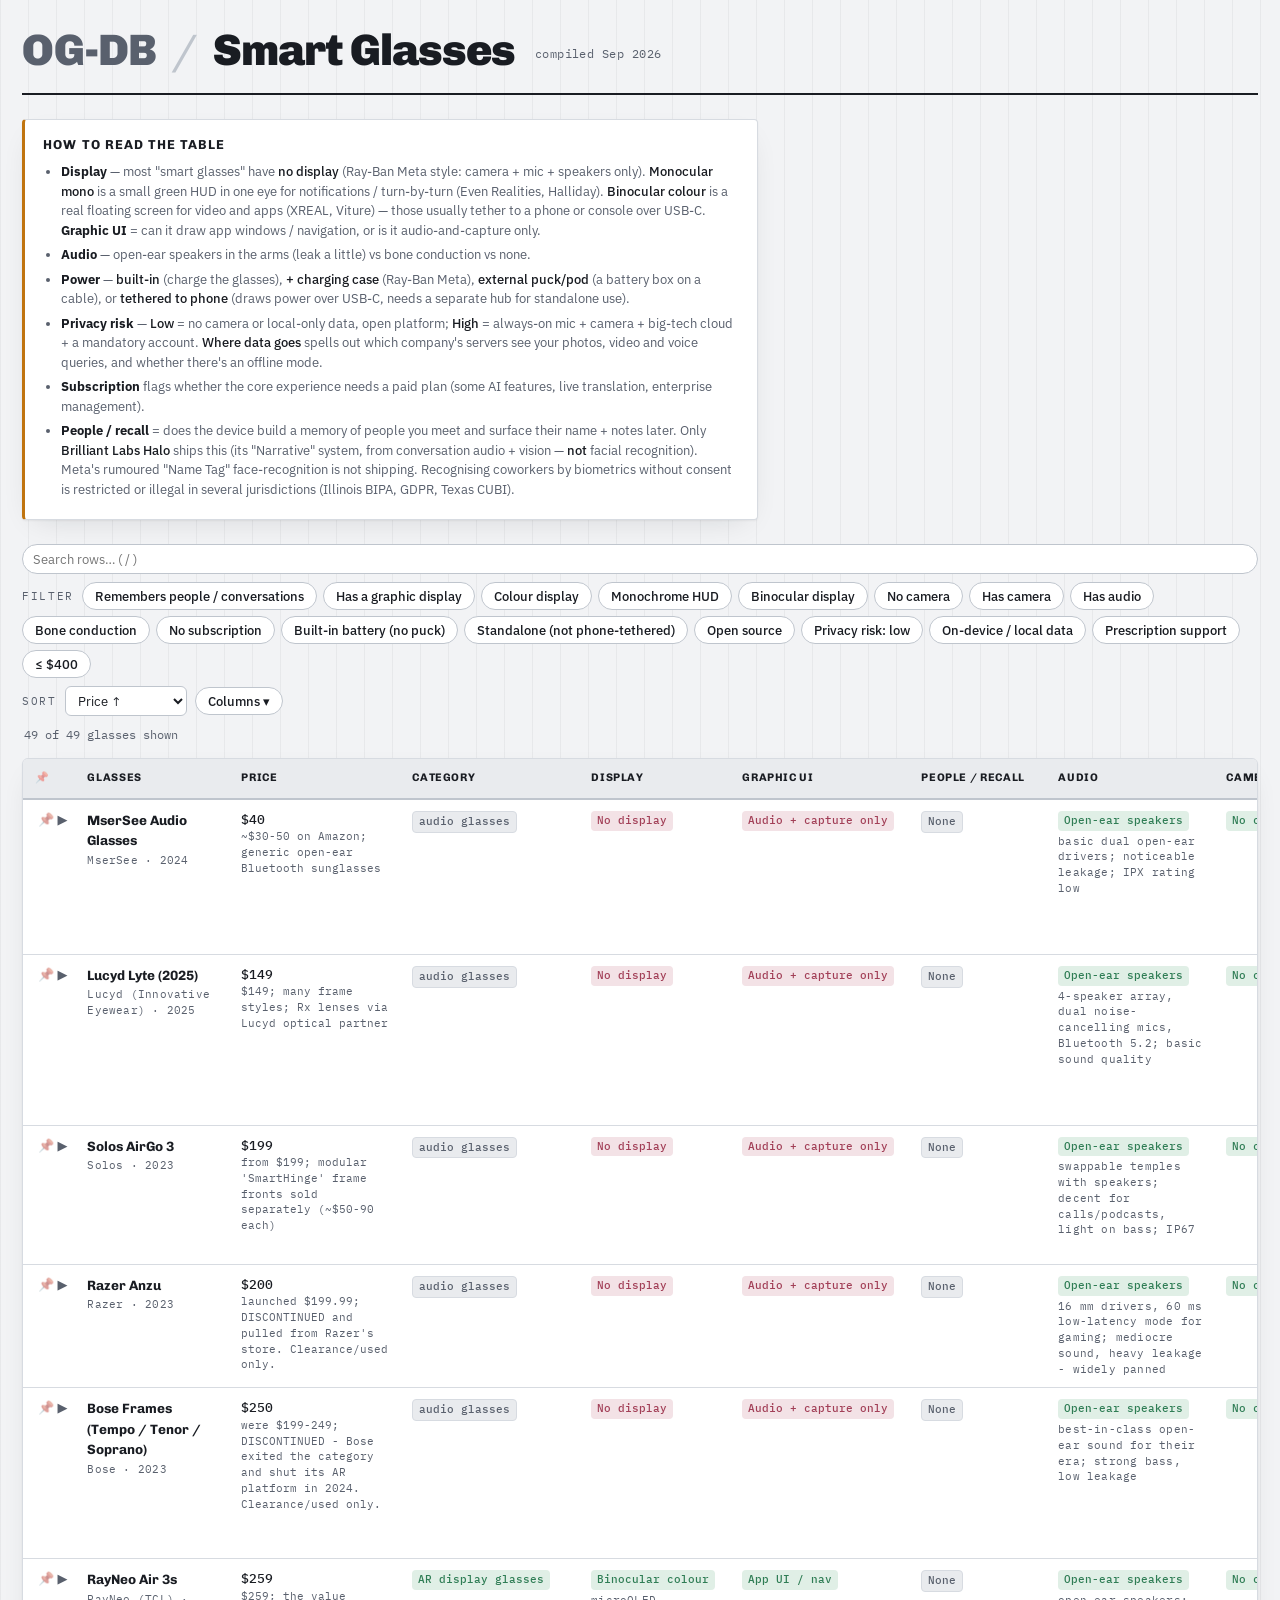
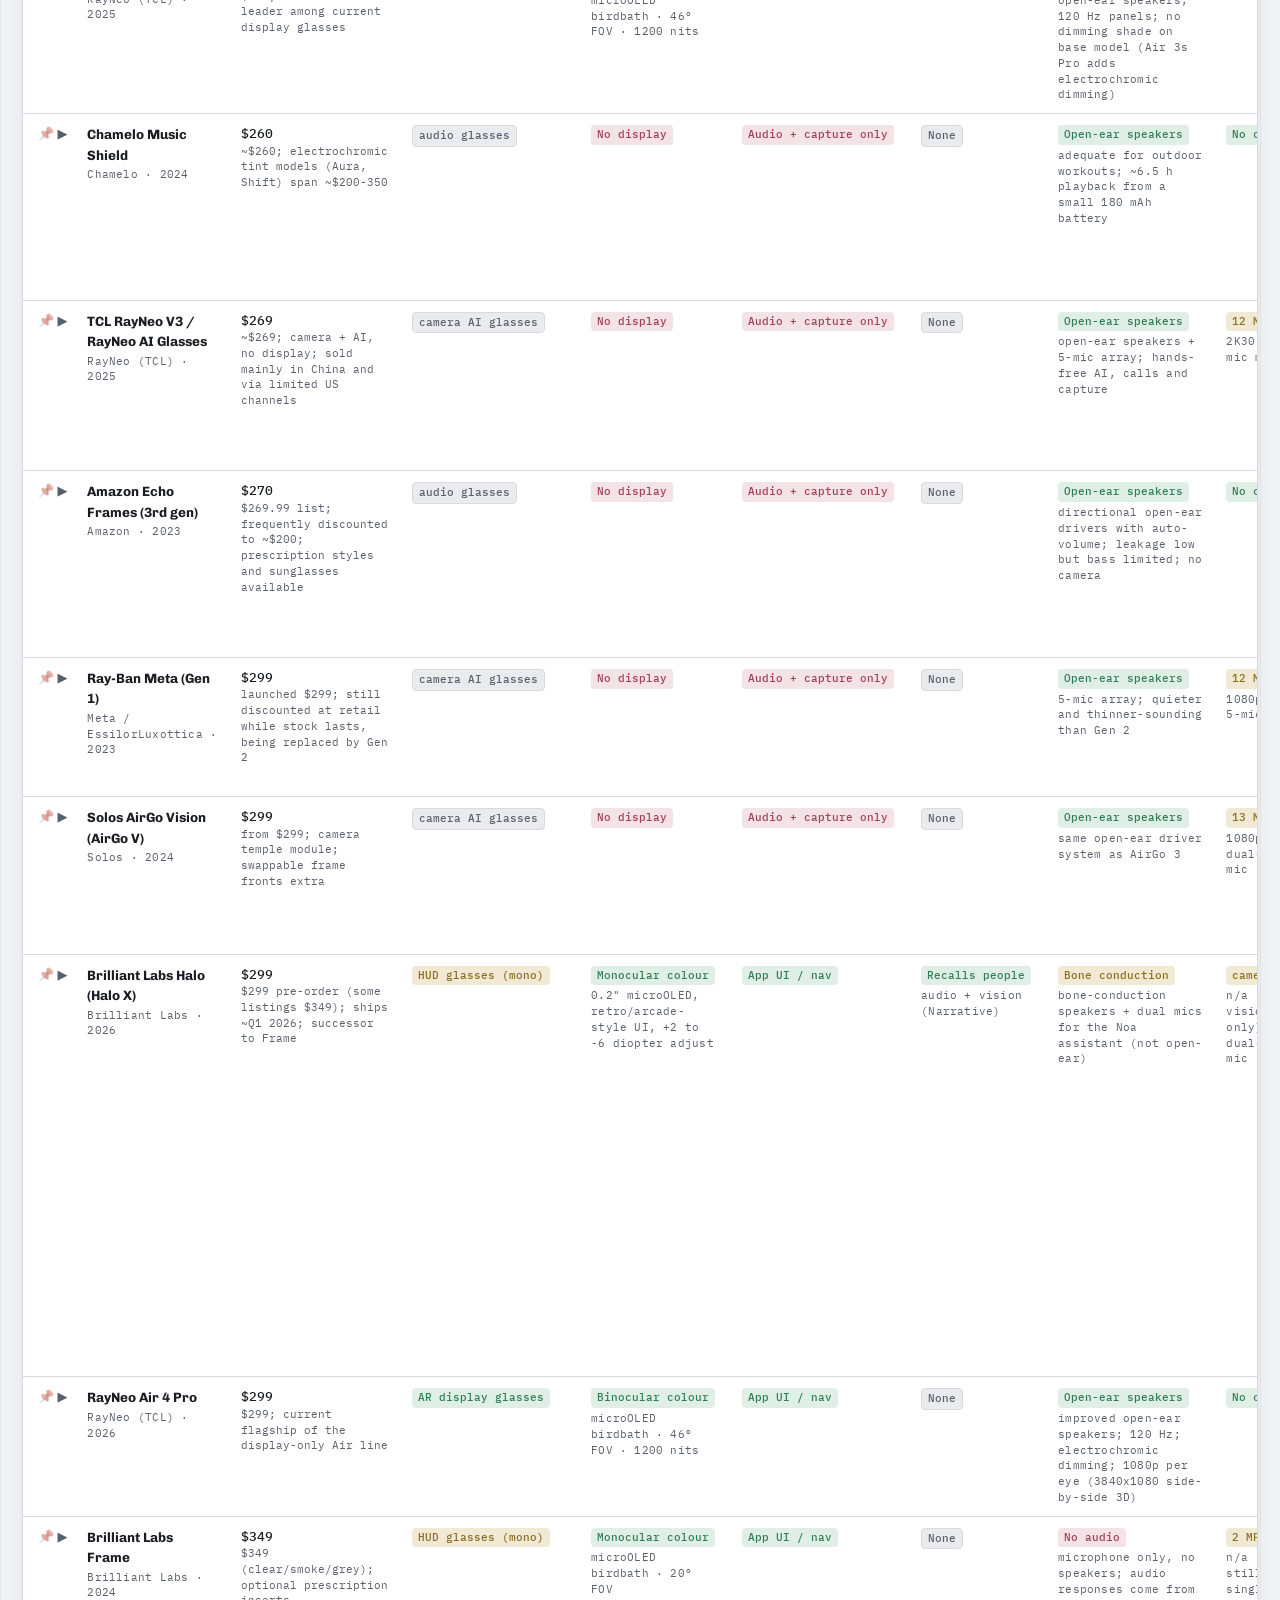
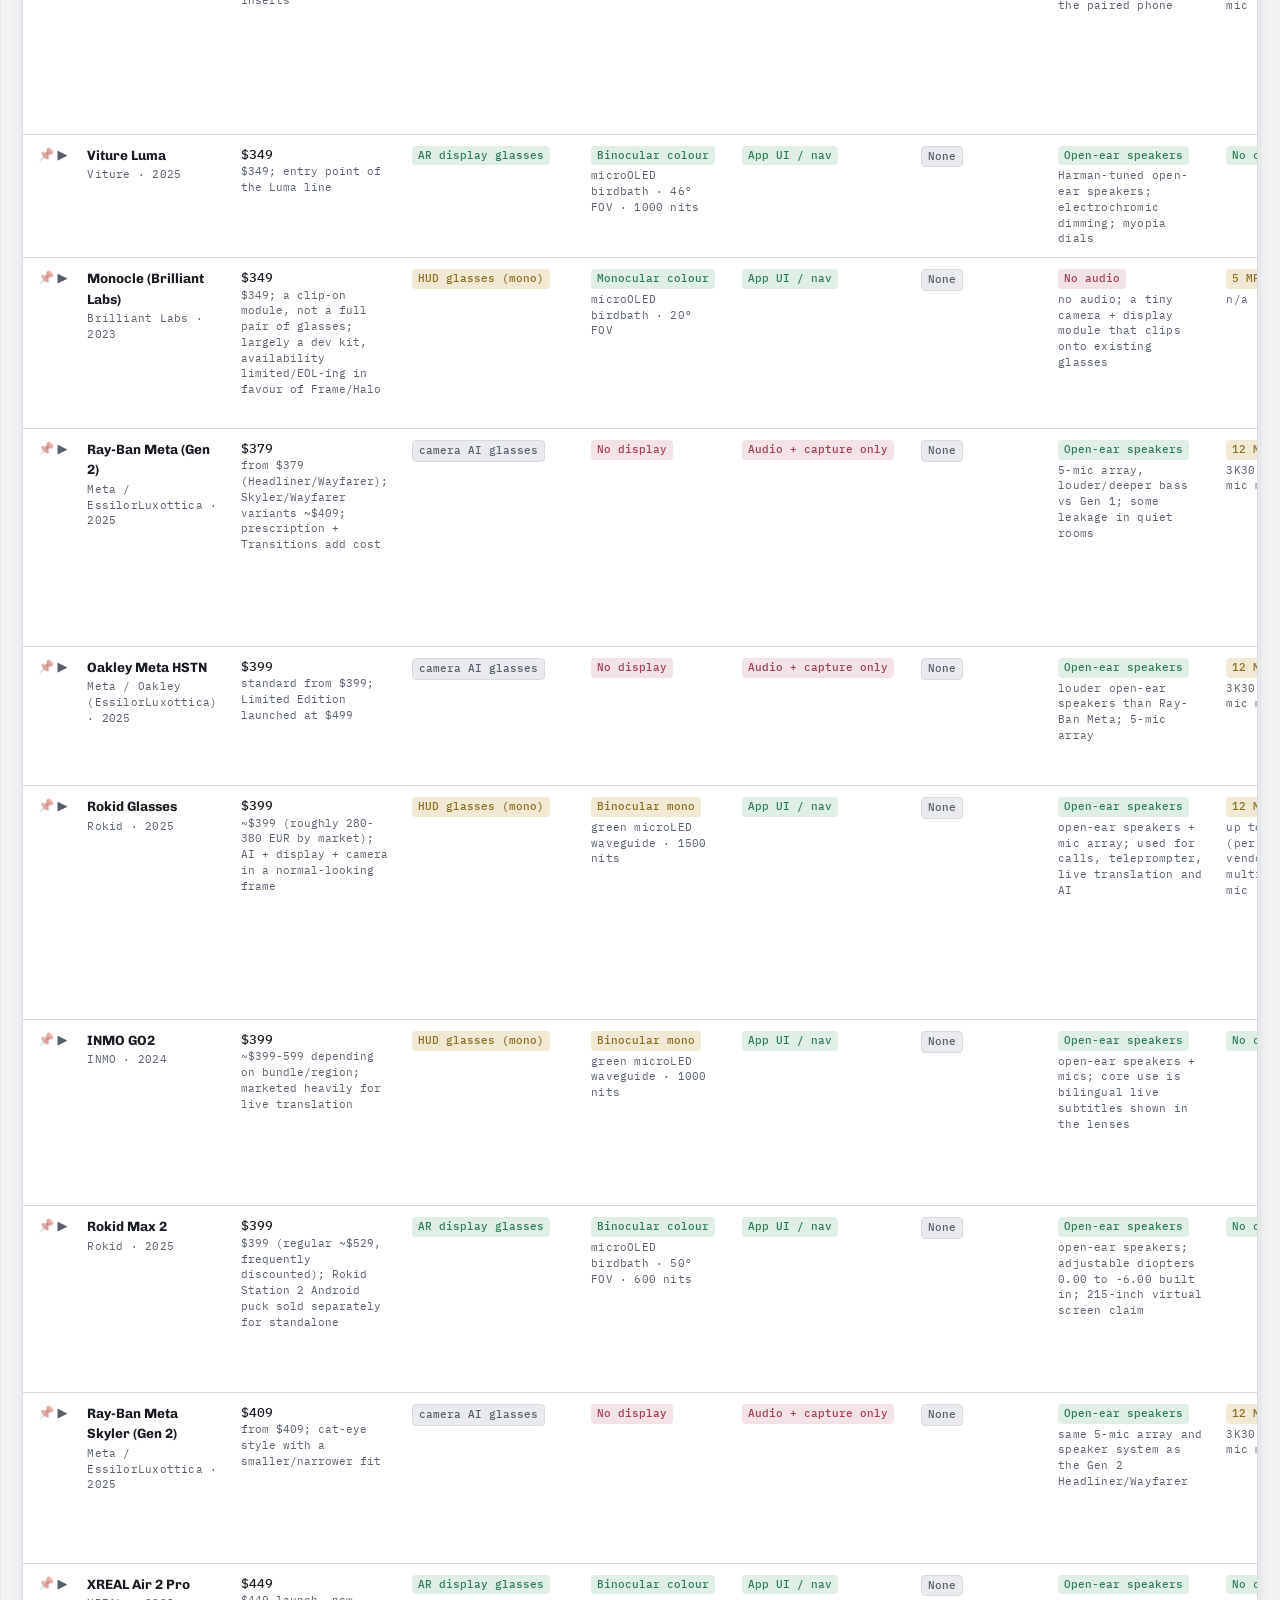
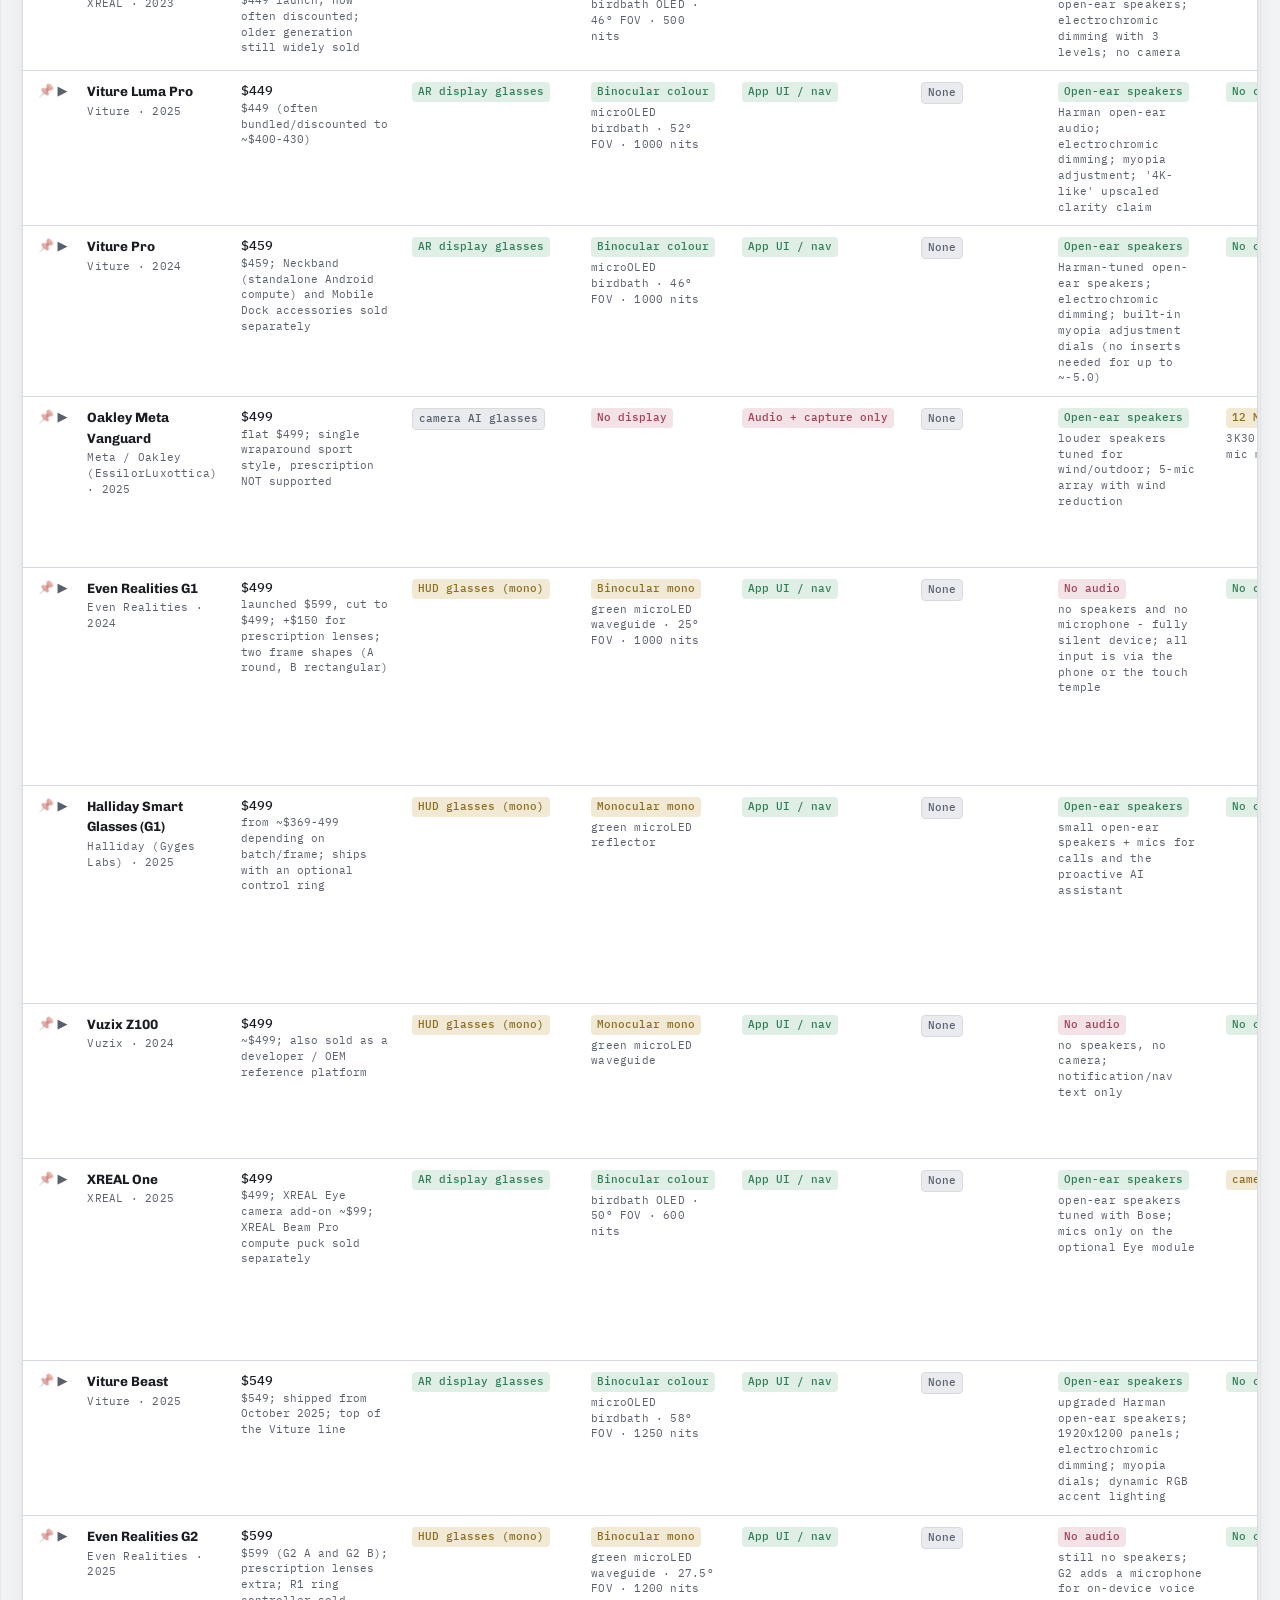
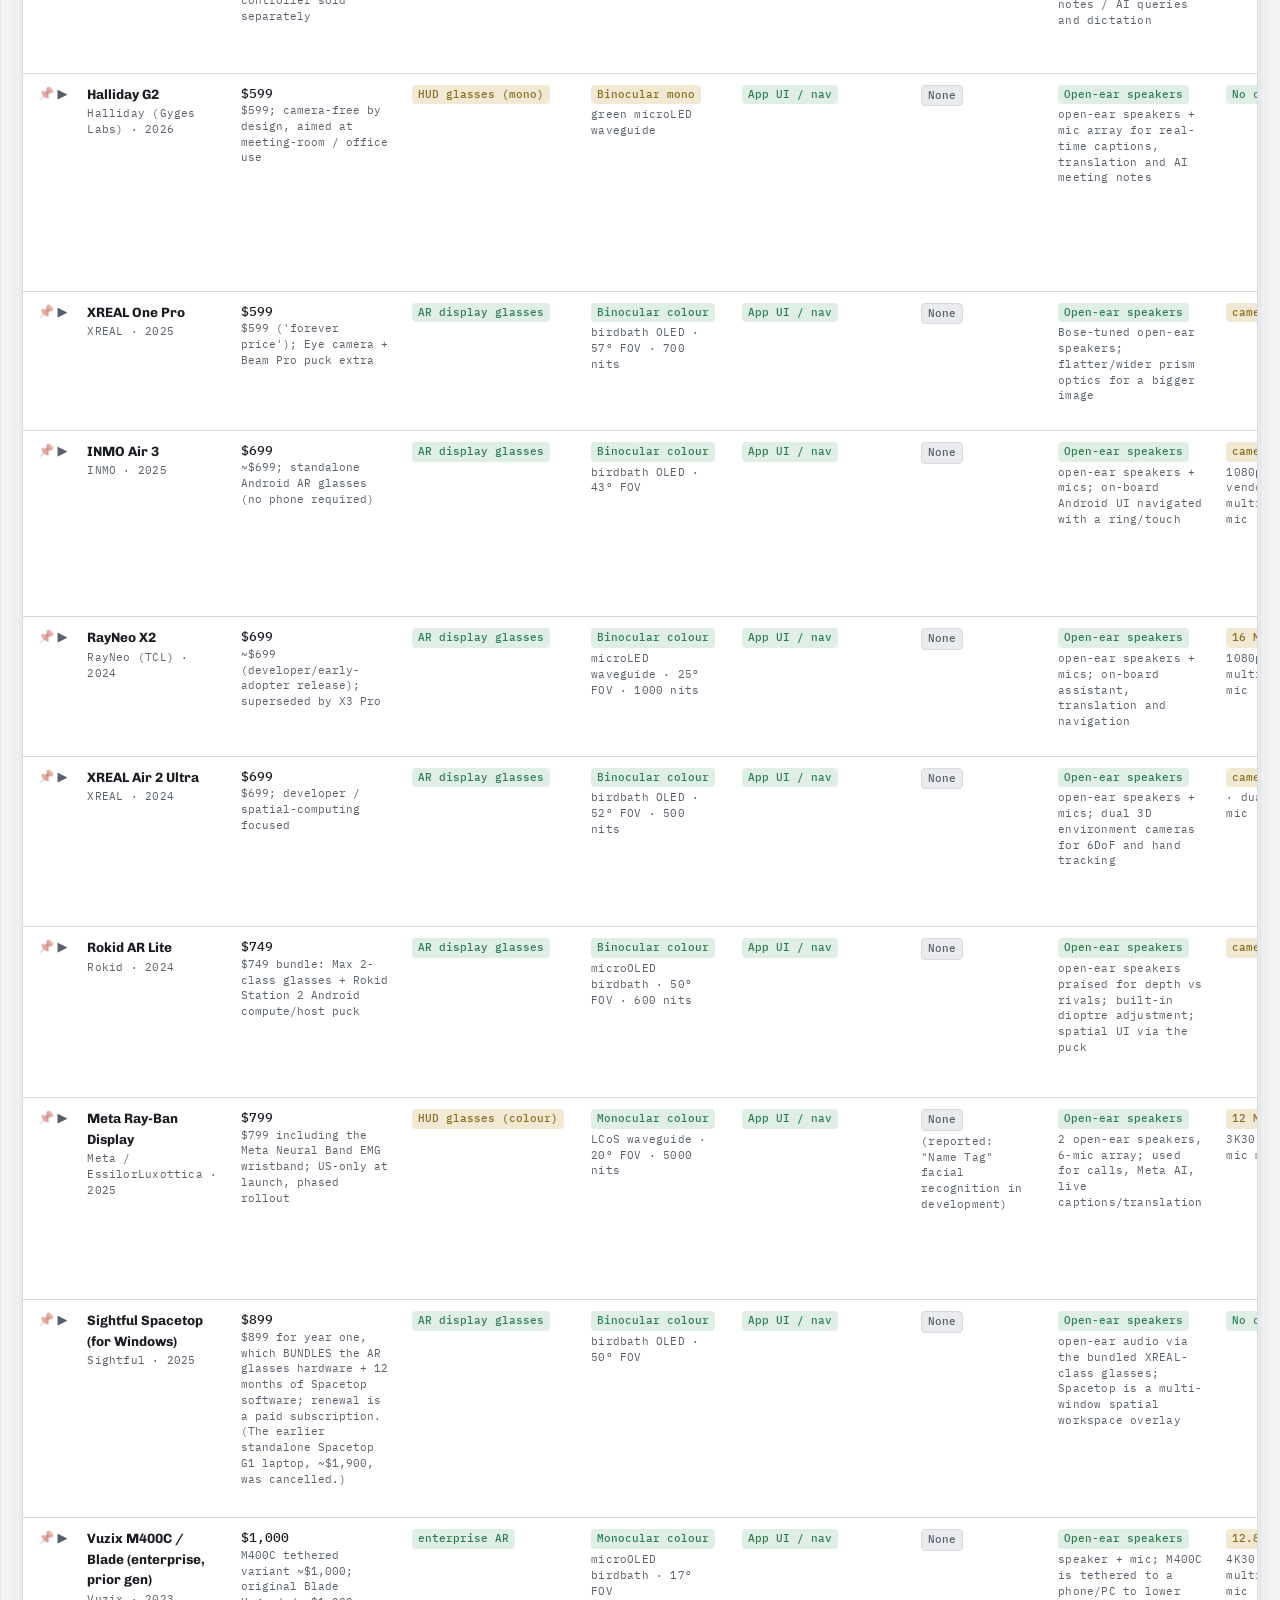
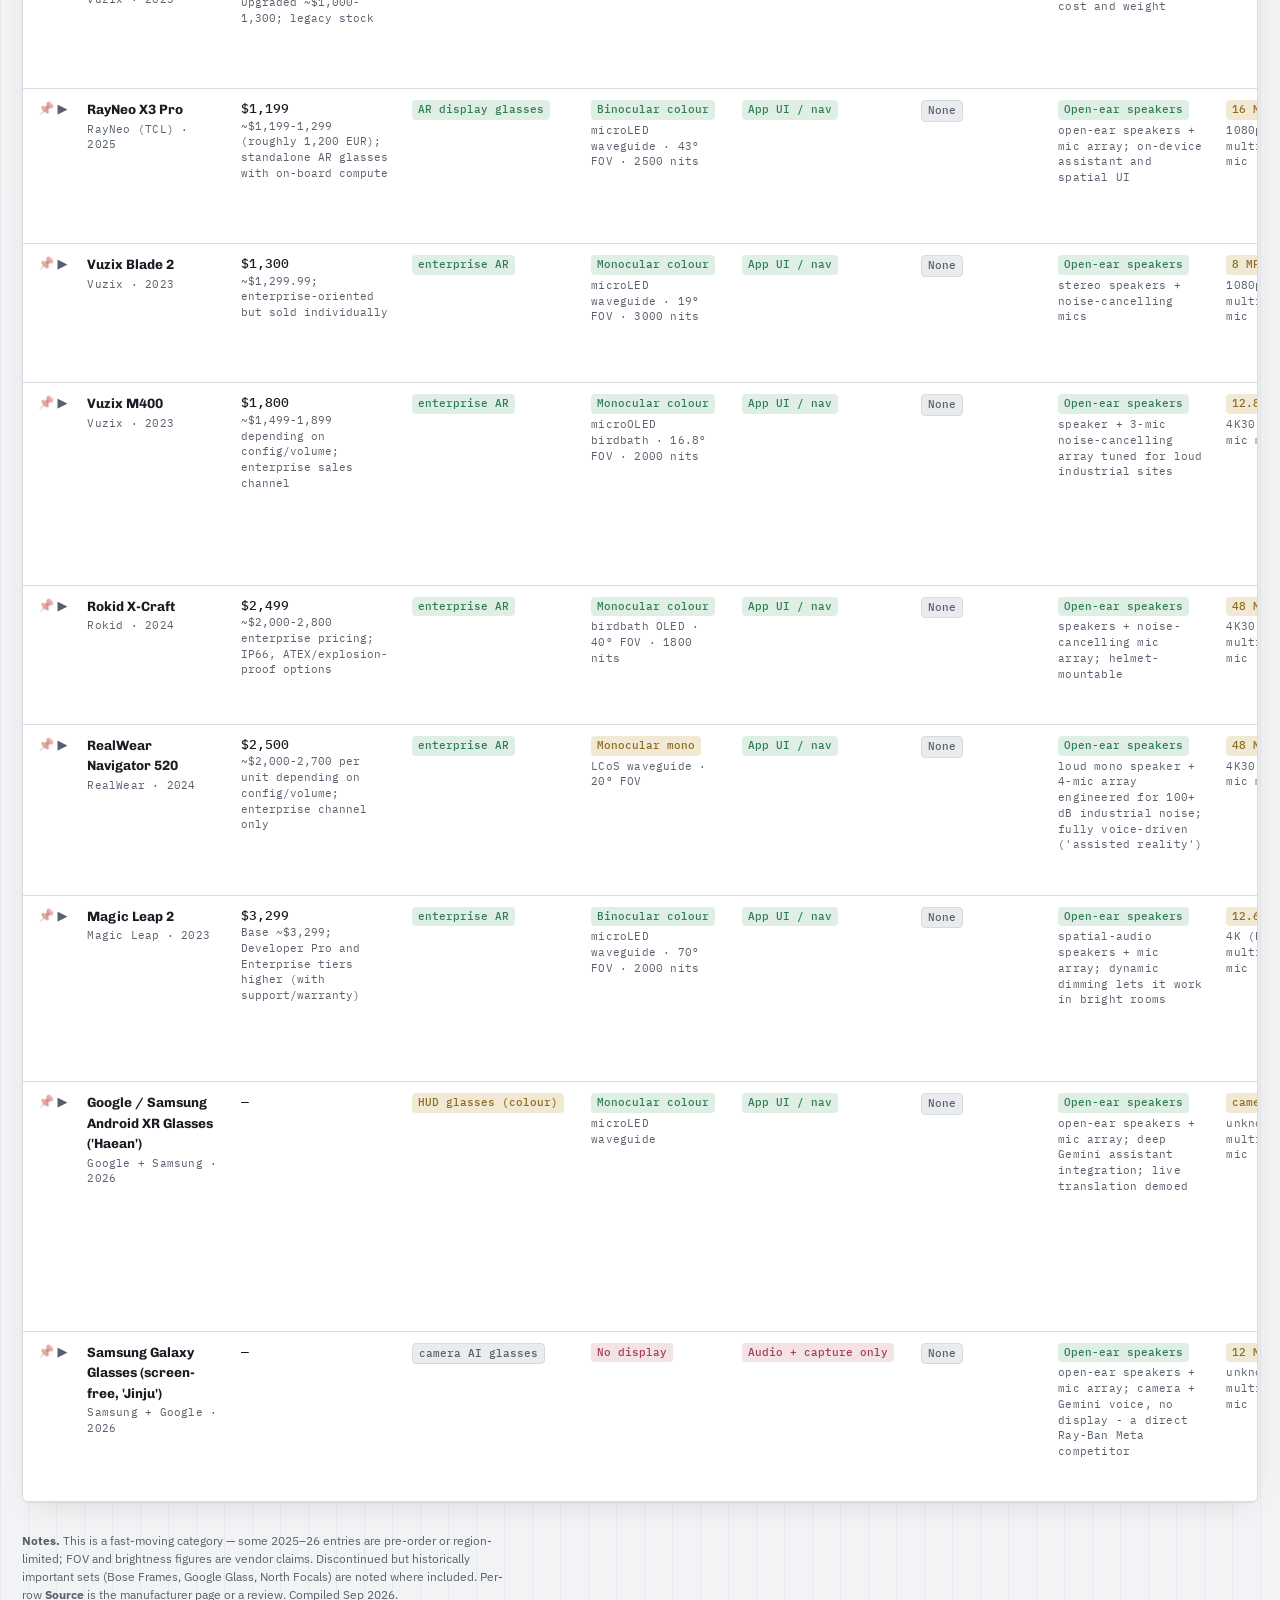
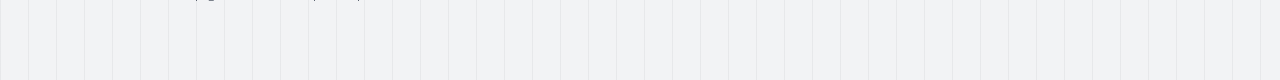
==== commit 3ae5eebd: "All DBs: make the row-pin button visible The pin was rendering at grayscale(1) opacity(.28) — effect" ====
--- a/glasses/index.html
+++ b/glasses/index.html
@@ -120,9 +120,9 @@
 .chev{display:inline-block;width:14px;color:var(--ink-soft);transition:transform .15s}
 tr.row[aria-expanded="true"] .chev{transform:rotate(90deg);color:var(--accent)}
 td.lead{white-space:nowrap;padding-right:4px}
-.pin{border:0;background:none;cursor:pointer;font-size:12px;line-height:1;padding:2px 3px;
-  filter:grayscale(1) opacity(.28);transition:filter .12s}
-tr.row:hover .pin,.pin:focus-visible{filter:grayscale(.3) opacity(.7)}
+.pin{border:0;background:none;cursor:pointer;font-size:13px;line-height:1;padding:2px 3px;
+  filter:grayscale(.35) opacity(.55);transition:filter .12s}
+tr.row:hover .pin,.pin:focus-visible{filter:none;opacity:1}
 .pin.on{filter:none}
 .pin:focus-visible{outline:2px solid var(--accent);outline-offset:1px}
 tr.row.pinned{background:var(--accent-wash)}
@@ -322,7 +322,7 @@
 
   // header (click to sort)
   const htr=$('#tbl thead tr');
-  htr.innerHTML='<th style="width:46px" aria-label="lock / expand"></th>'+
+  htr.innerHTML='<th style="width:46px" aria-label="lock / expand" title="Click the pin on a row to keep it visible through filters"><span style="opacity:.45;font-size:11px" aria-hidden="true">&#128204;</span></th>'+
     COLUMNS.map(c=>`<th data-col="${c.id}" class="sortable" role="button" tabindex="0" aria-sort="none"><span class="hlabel">${esc(c.label)}</span><span class="arrow"></span></th>`).join('');
   let sorts=[]; // [{id,dir}] primary first; click adds a secondary, re-click flips, third click removes
   const scratch=document.createElement('div');
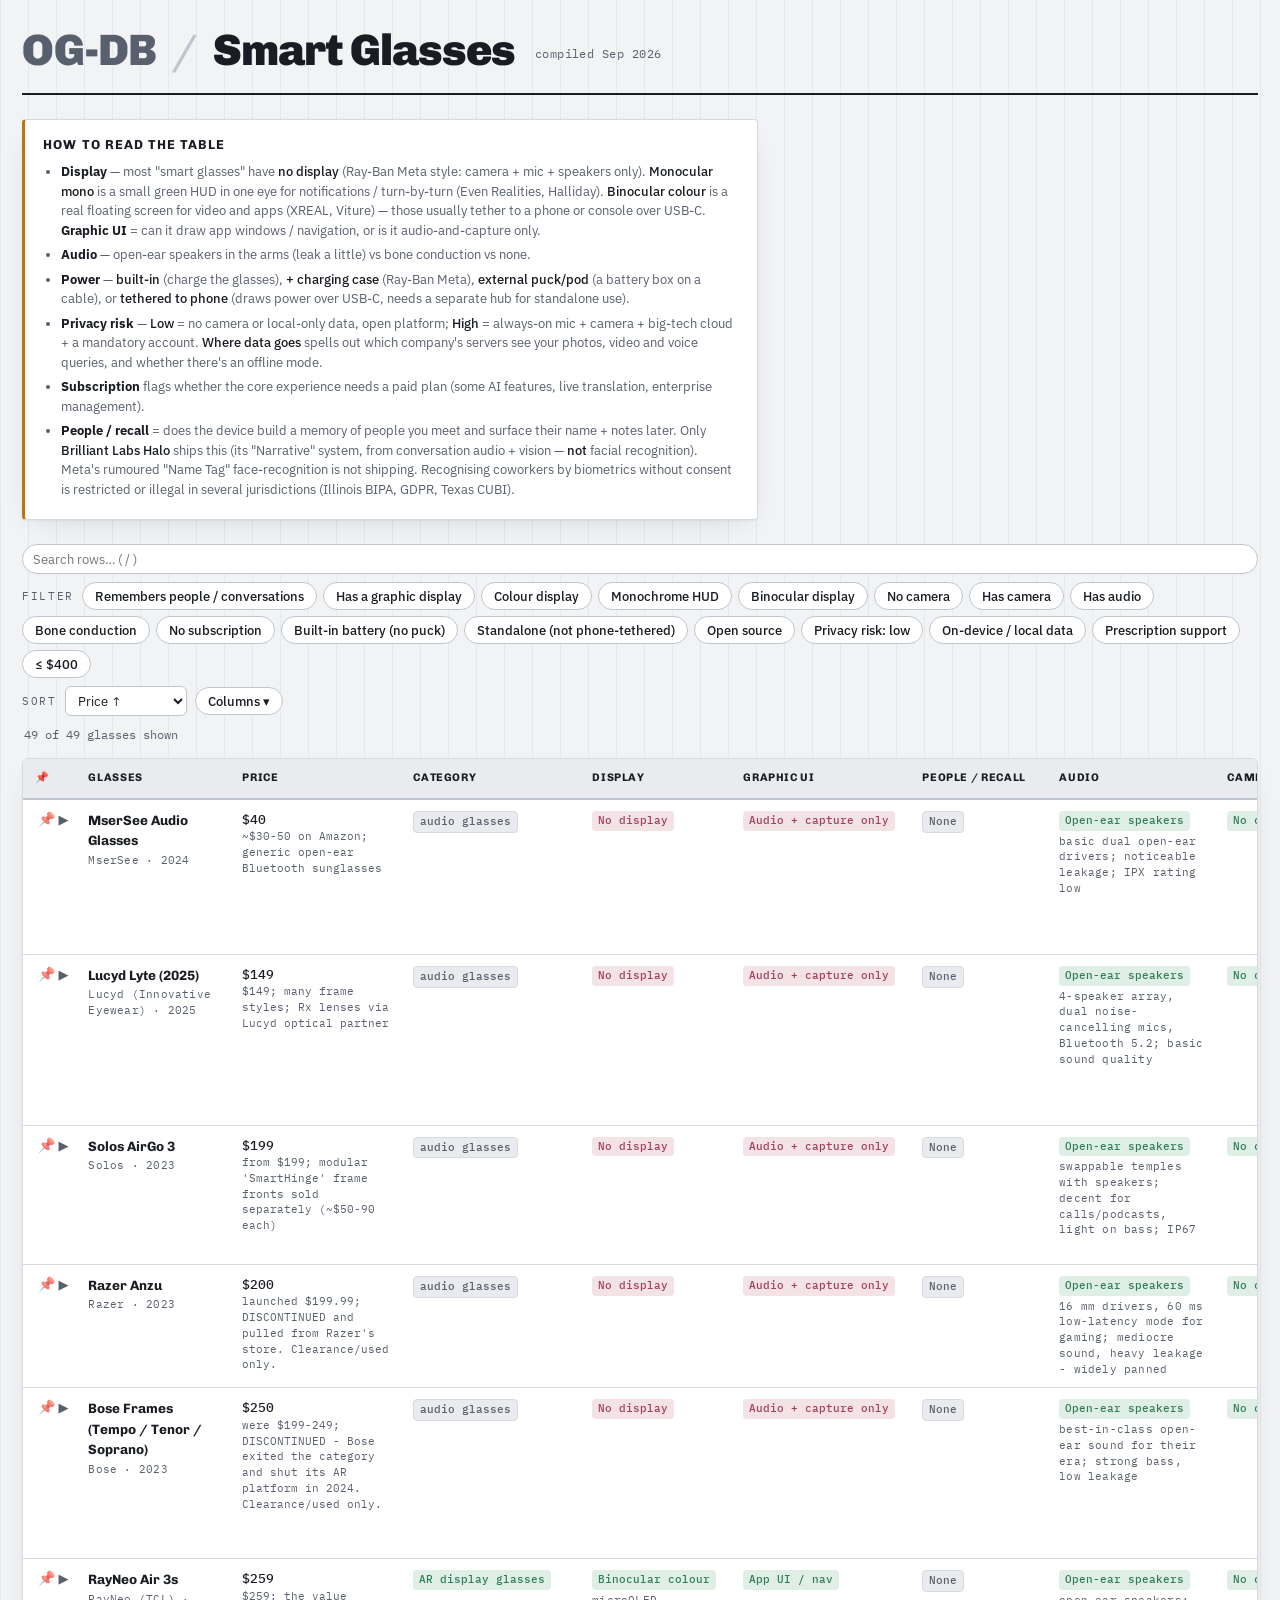
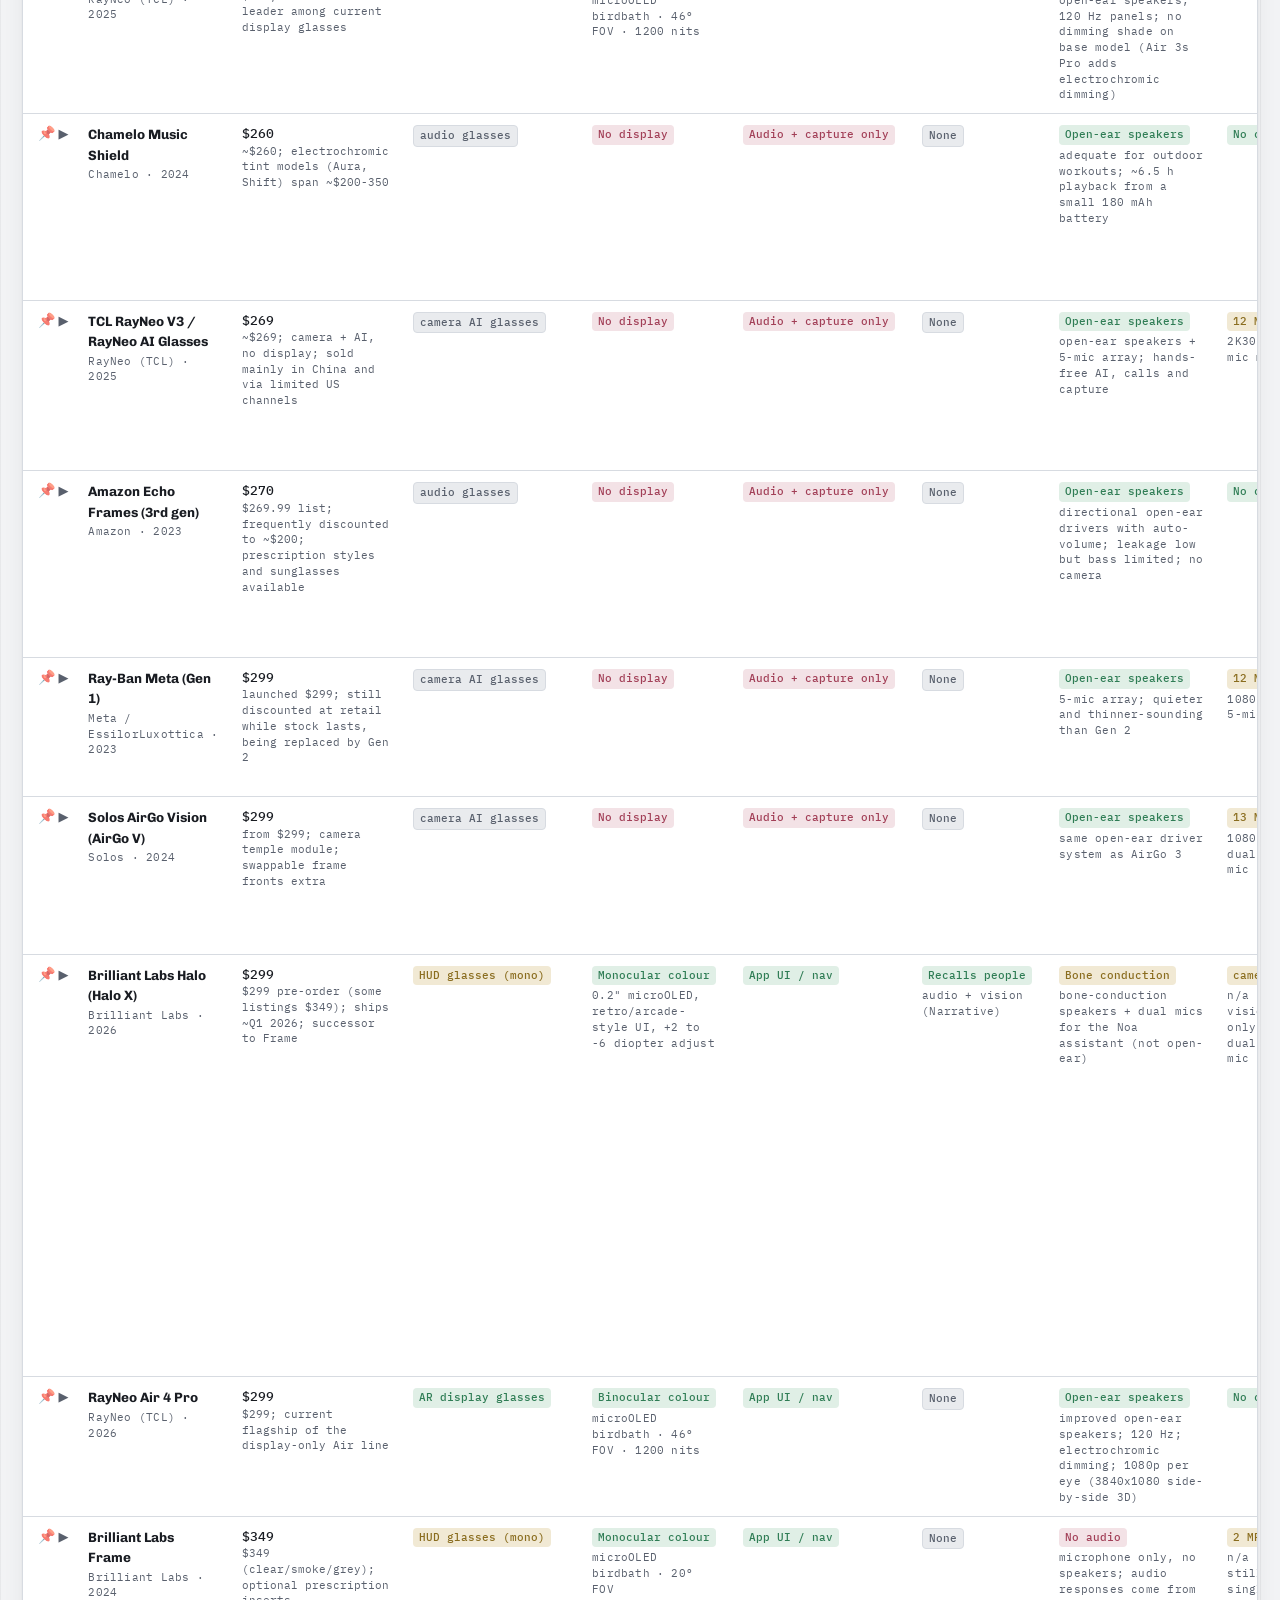
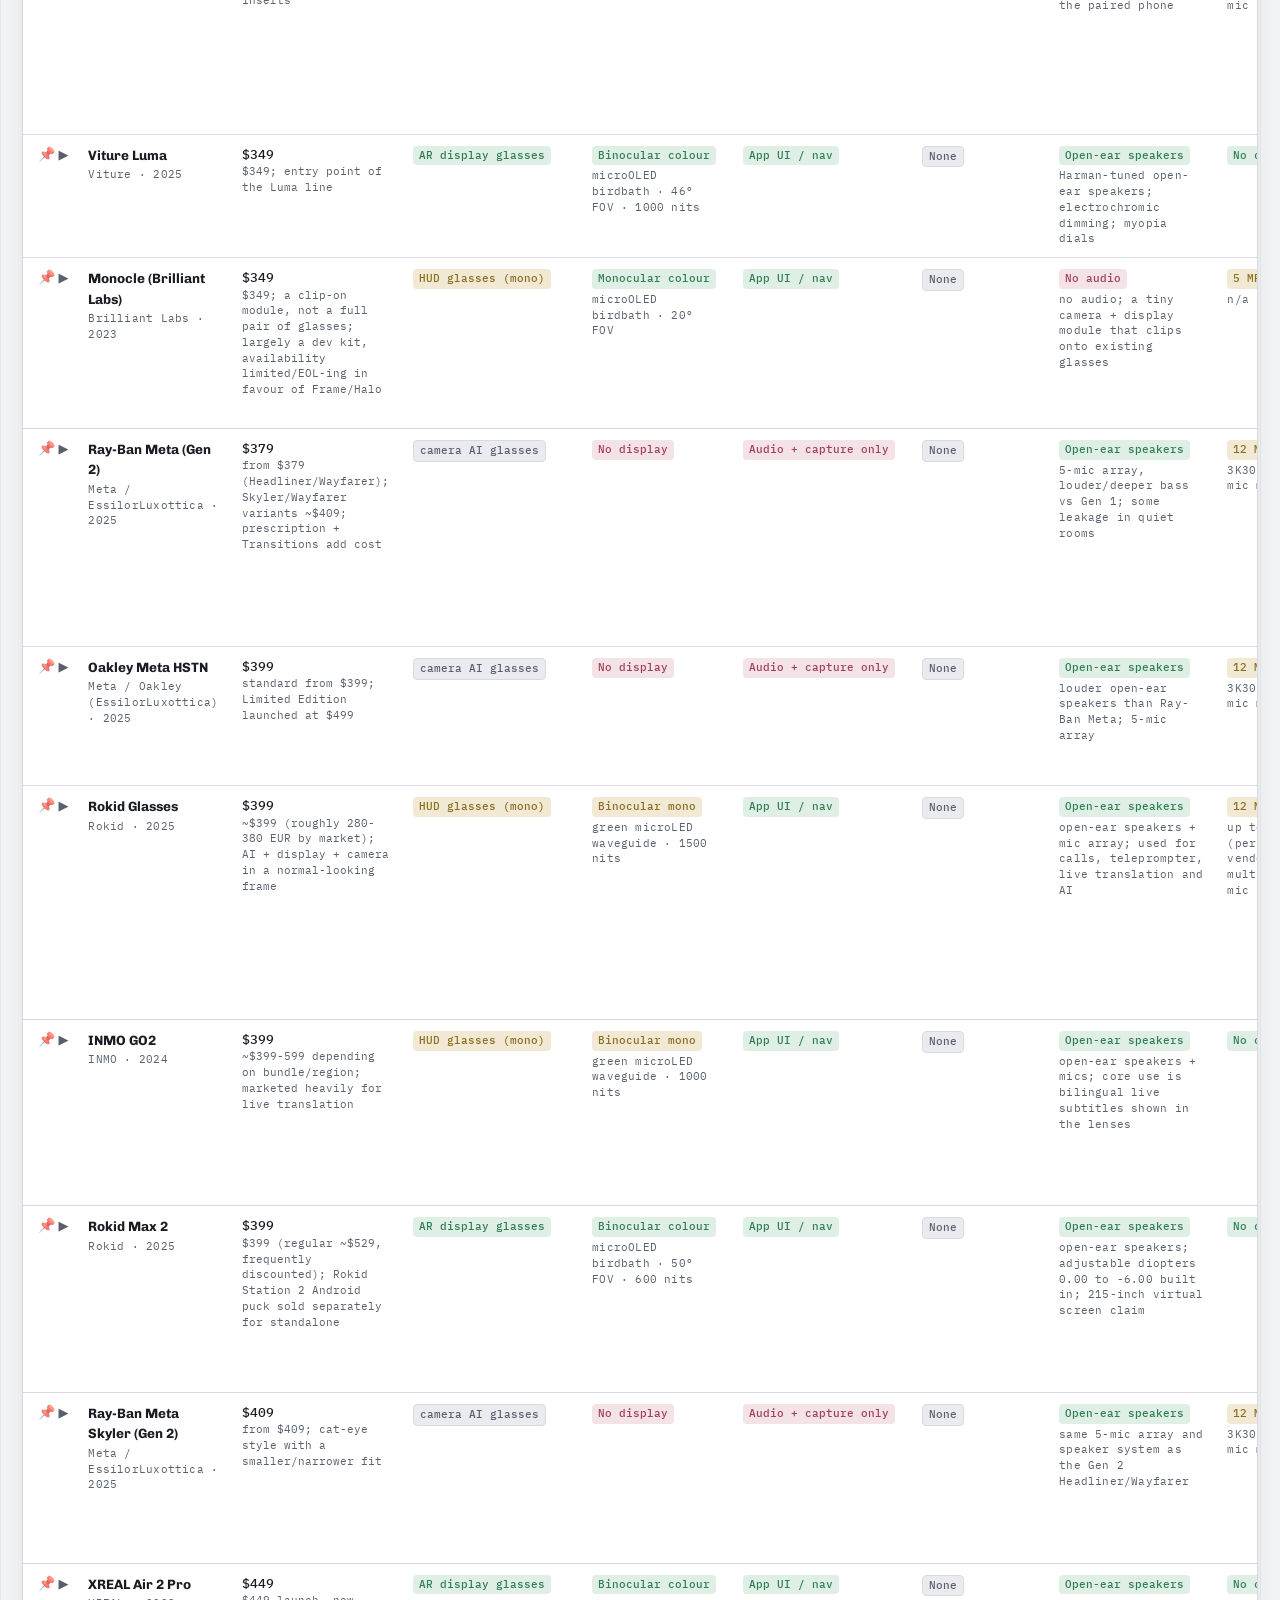
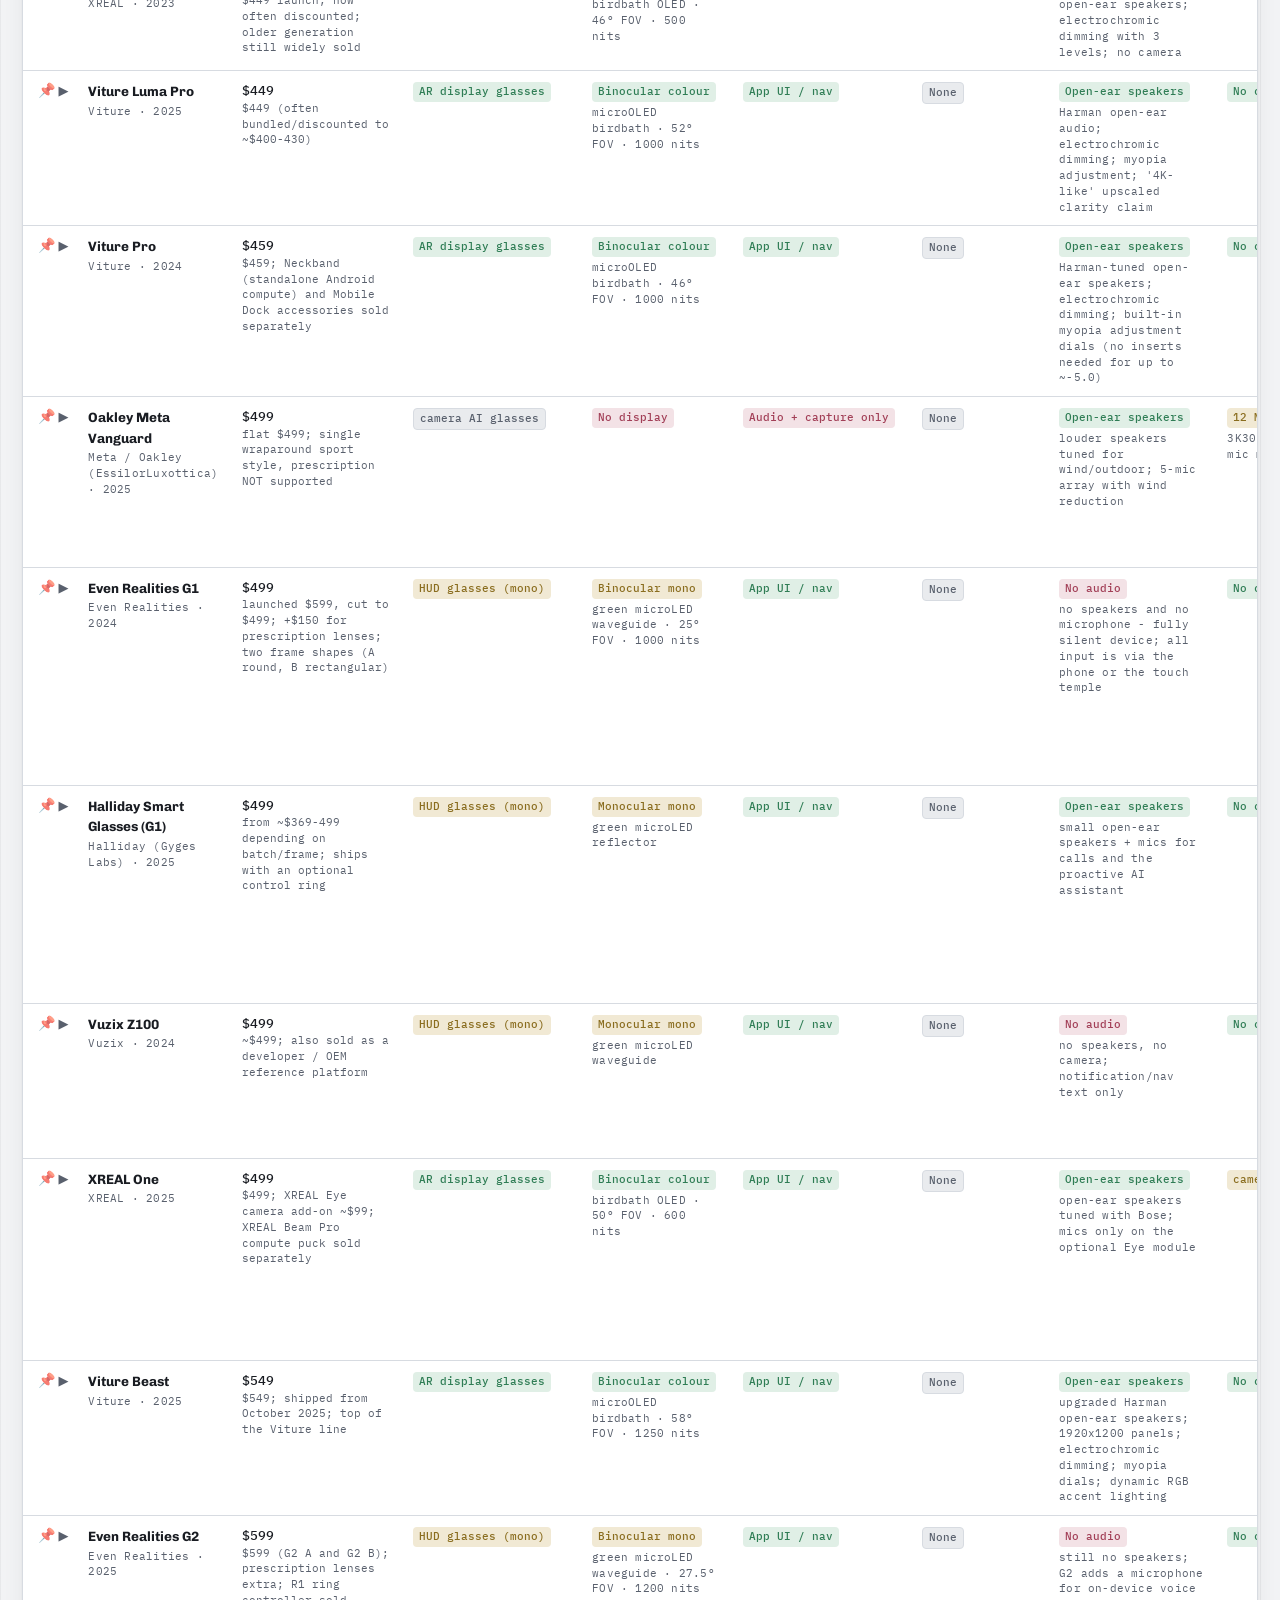
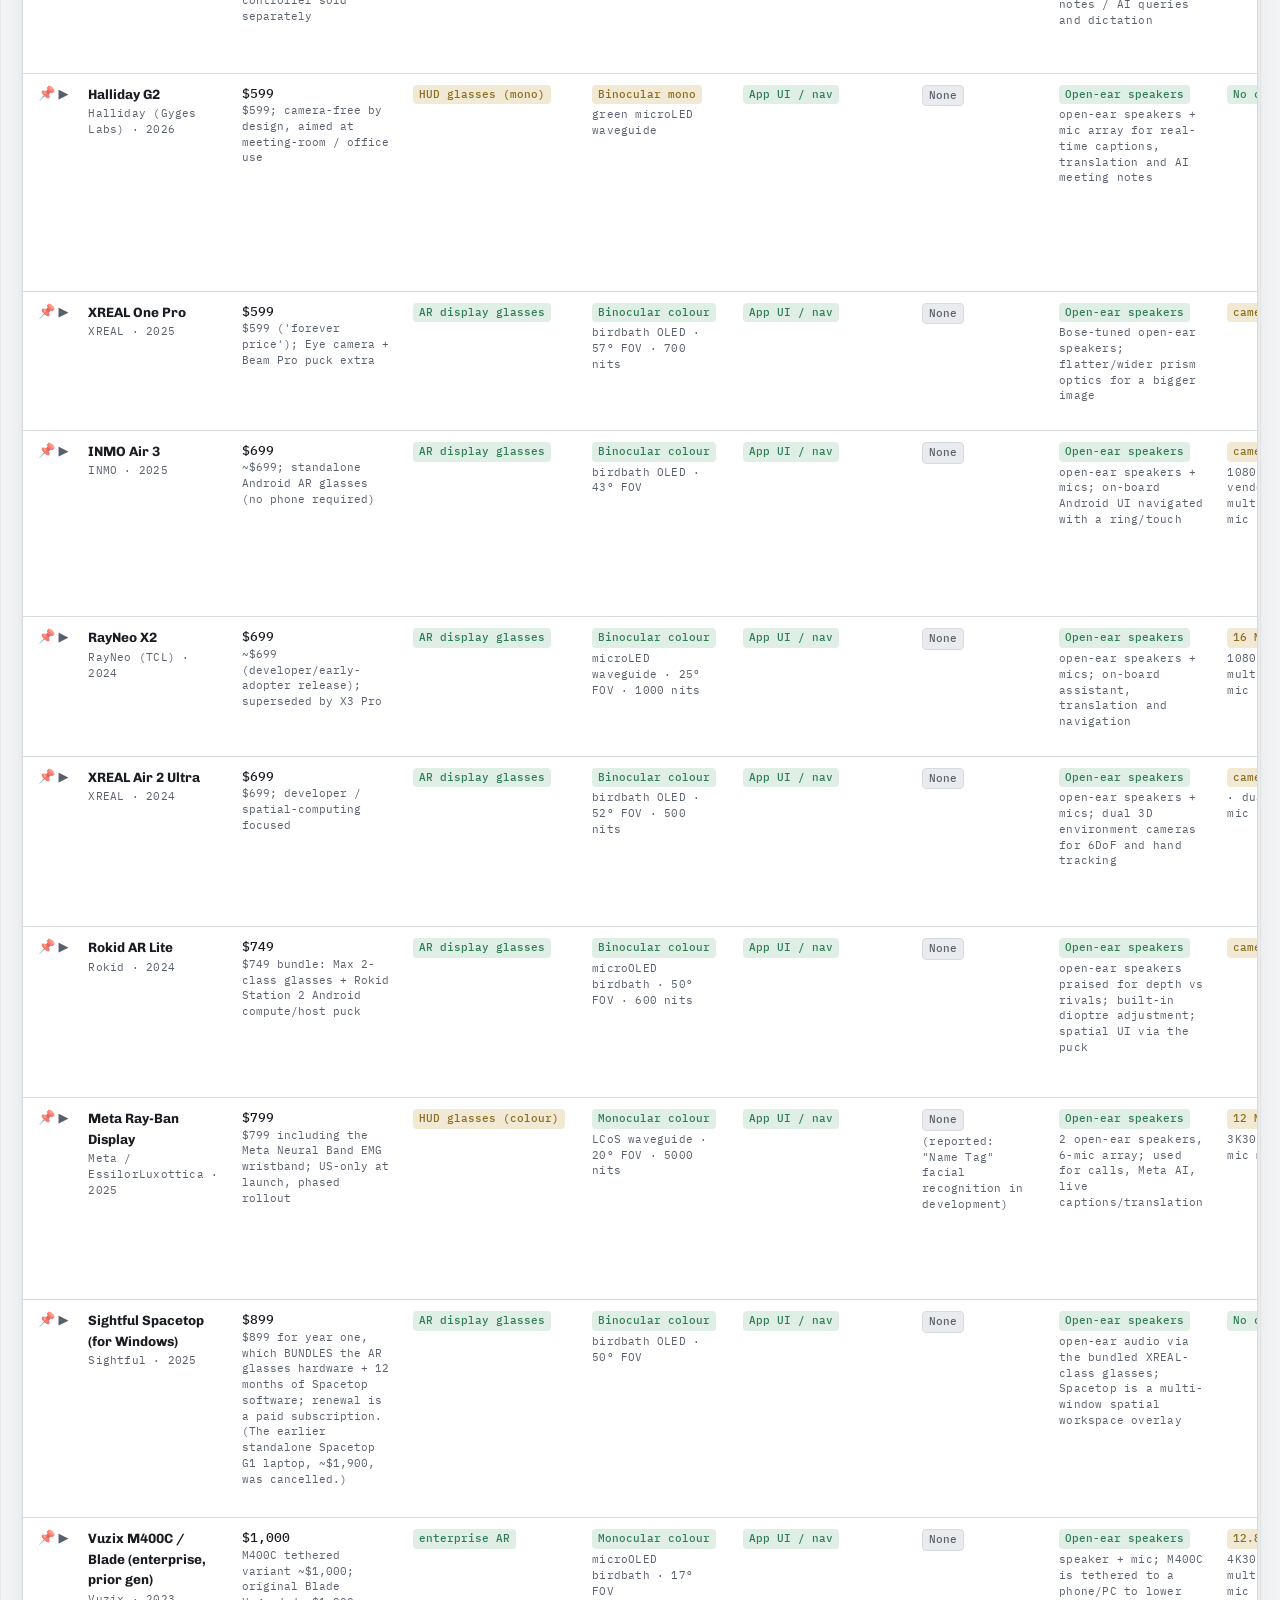
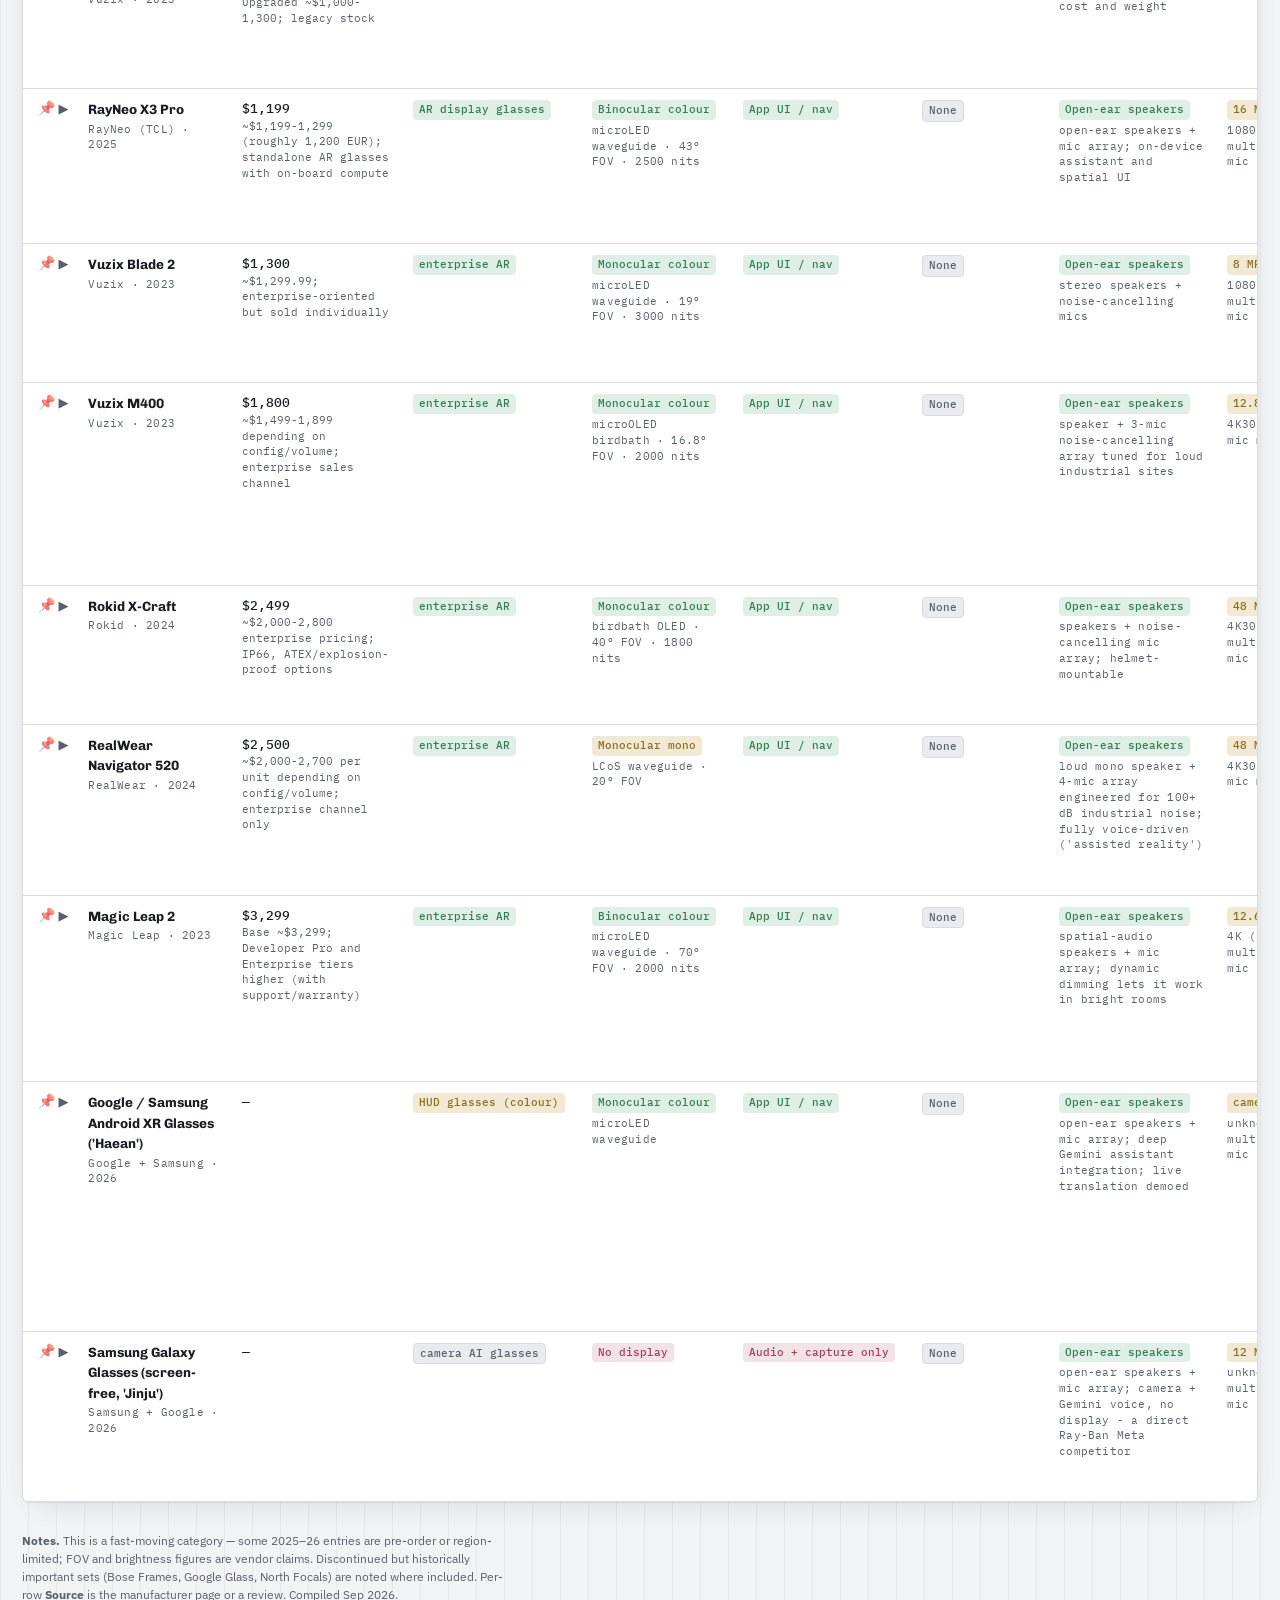
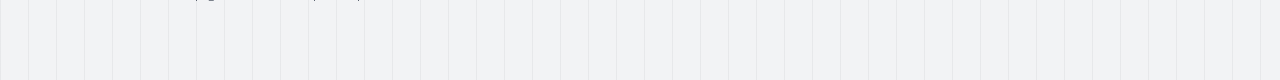
==== commit 6b828bdc: "All DBs: pin button always visible (no greyscale, opacity .7) Prior fix still hid it behind a graysc" ====
--- a/glasses/index.html
+++ b/glasses/index.html
@@ -120,9 +120,9 @@
 .chev{display:inline-block;width:14px;color:var(--ink-soft);transition:transform .15s}
 tr.row[aria-expanded="true"] .chev{transform:rotate(90deg);color:var(--accent)}
 td.lead{white-space:nowrap;padding-right:4px}
-.pin{border:0;background:none;cursor:pointer;font-size:13px;line-height:1;padding:2px 3px;
-  filter:grayscale(.35) opacity(.55);transition:filter .12s}
-tr.row:hover .pin,.pin:focus-visible{filter:none;opacity:1}
+.pin{border:0;background:none;cursor:pointer;font-size:14px;line-height:1;padding:2px 3px;
+  opacity:.7;filter:none;transition:opacity .12s,transform .12s}
+tr.row:hover .pin,.pin:focus-visible{opacity:1;transform:scale(1.15)}
 .pin.on{filter:none}
 .pin:focus-visible{outline:2px solid var(--accent);outline-offset:1px}
 tr.row.pinned{background:var(--accent-wash)}
@@ -322,7 +322,7 @@
 
   // header (click to sort)
   const htr=$('#tbl thead tr');
-  htr.innerHTML='<th style="width:46px" aria-label="lock / expand" title="Click the pin on a row to keep it visible through filters"><span style="opacity:.45;font-size:11px" aria-hidden="true">&#128204;</span></th>'+
+  htr.innerHTML='<th style="width:46px" aria-label="lock / expand" title="Click the pin on a row to keep it pinned to the top through filters">&#128204;</th>'+
     COLUMNS.map(c=>`<th data-col="${c.id}" class="sortable" role="button" tabindex="0" aria-sort="none"><span class="hlabel">${esc(c.label)}</span><span class="arrow"></span></th>`).join('');
   let sorts=[]; // [{id,dir}] primary first; click adds a secondary, re-click flips, third click removes
   const scratch=document.createElement('div');
